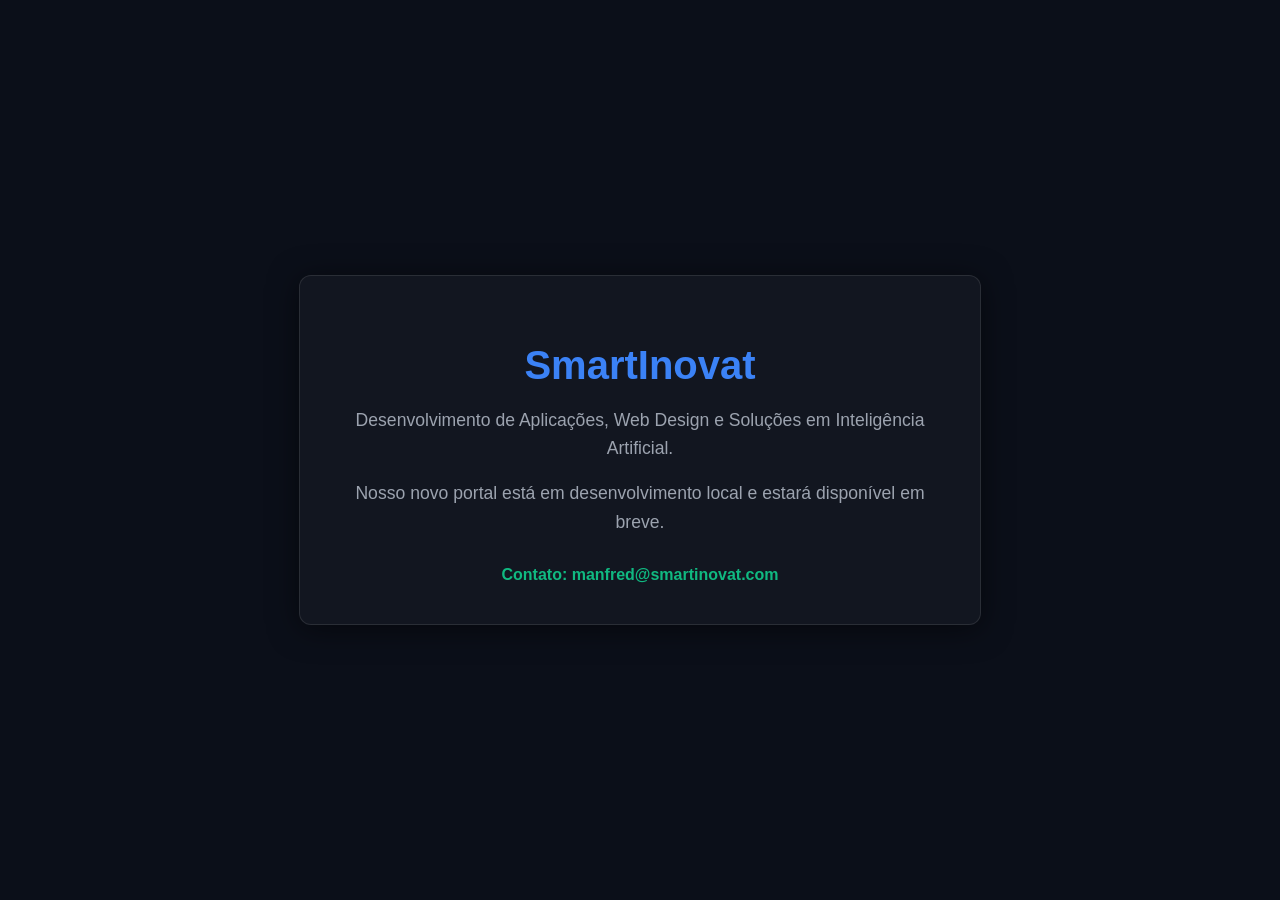
==== index.html @ 0f14555d "Create index.html for SmartInovat landing page Initial HTML structure for SmartInovat website with s" ====
<!DOCTYPE html>
<html lang="pt-BR">
<head>
    <meta charset="UTF-8">
    <meta name="viewport" content="width=device-width, initial-scale=1.0">
    <title>SmartInovat | Inteligência Artificial & Desenvolvimento</title>
    <style>
        body {
            font-family: 'Segoe UI', Tahoma, Geneva, Verdana, sans-serif;
            background-color: #0b0f19;
            color: #f3f4f6;
            display: flex;
            justify-content: center;
            align-items: center;
            height: 100vh;
            margin: 0;
            text-align: center;
        }
        .container {
            max-width: 600px;
            padding: 40px;
            border-radius: 12px;
            background: rgba(255, 255, 255, 0.03);
            box-shadow: 0 4px 30px rgba(0, 0, 0, 0.5);
            border: 1px solid rgba(255, 255, 255, 0.1);
        }
        h1 {
            color: #3b82f6;
            font-size: 2.5rem;
            margin-bottom: 10px;
        }
        p {
            color: #9ca3af;
            font-size: 1.1rem;
            line-height: 1.6;
        }
        .contact {
            margin-top: 30px;
            font-weight: bold;
            color: #10b981;
        }
    </style>
</head>
<body>
    <div class="container">
        <h1>SmartInovat</h1>
        <p>Desenvolvimento de Aplicações, Web Design e Soluções em Inteligência Artificial.</p>
        <p>Nosso novo portal está em desenvolvimento local e estará disponível em breve.</p>
        <div class="contact">Contato: manfred@smartinovat.com</div>
    </div>
</body>
</html>
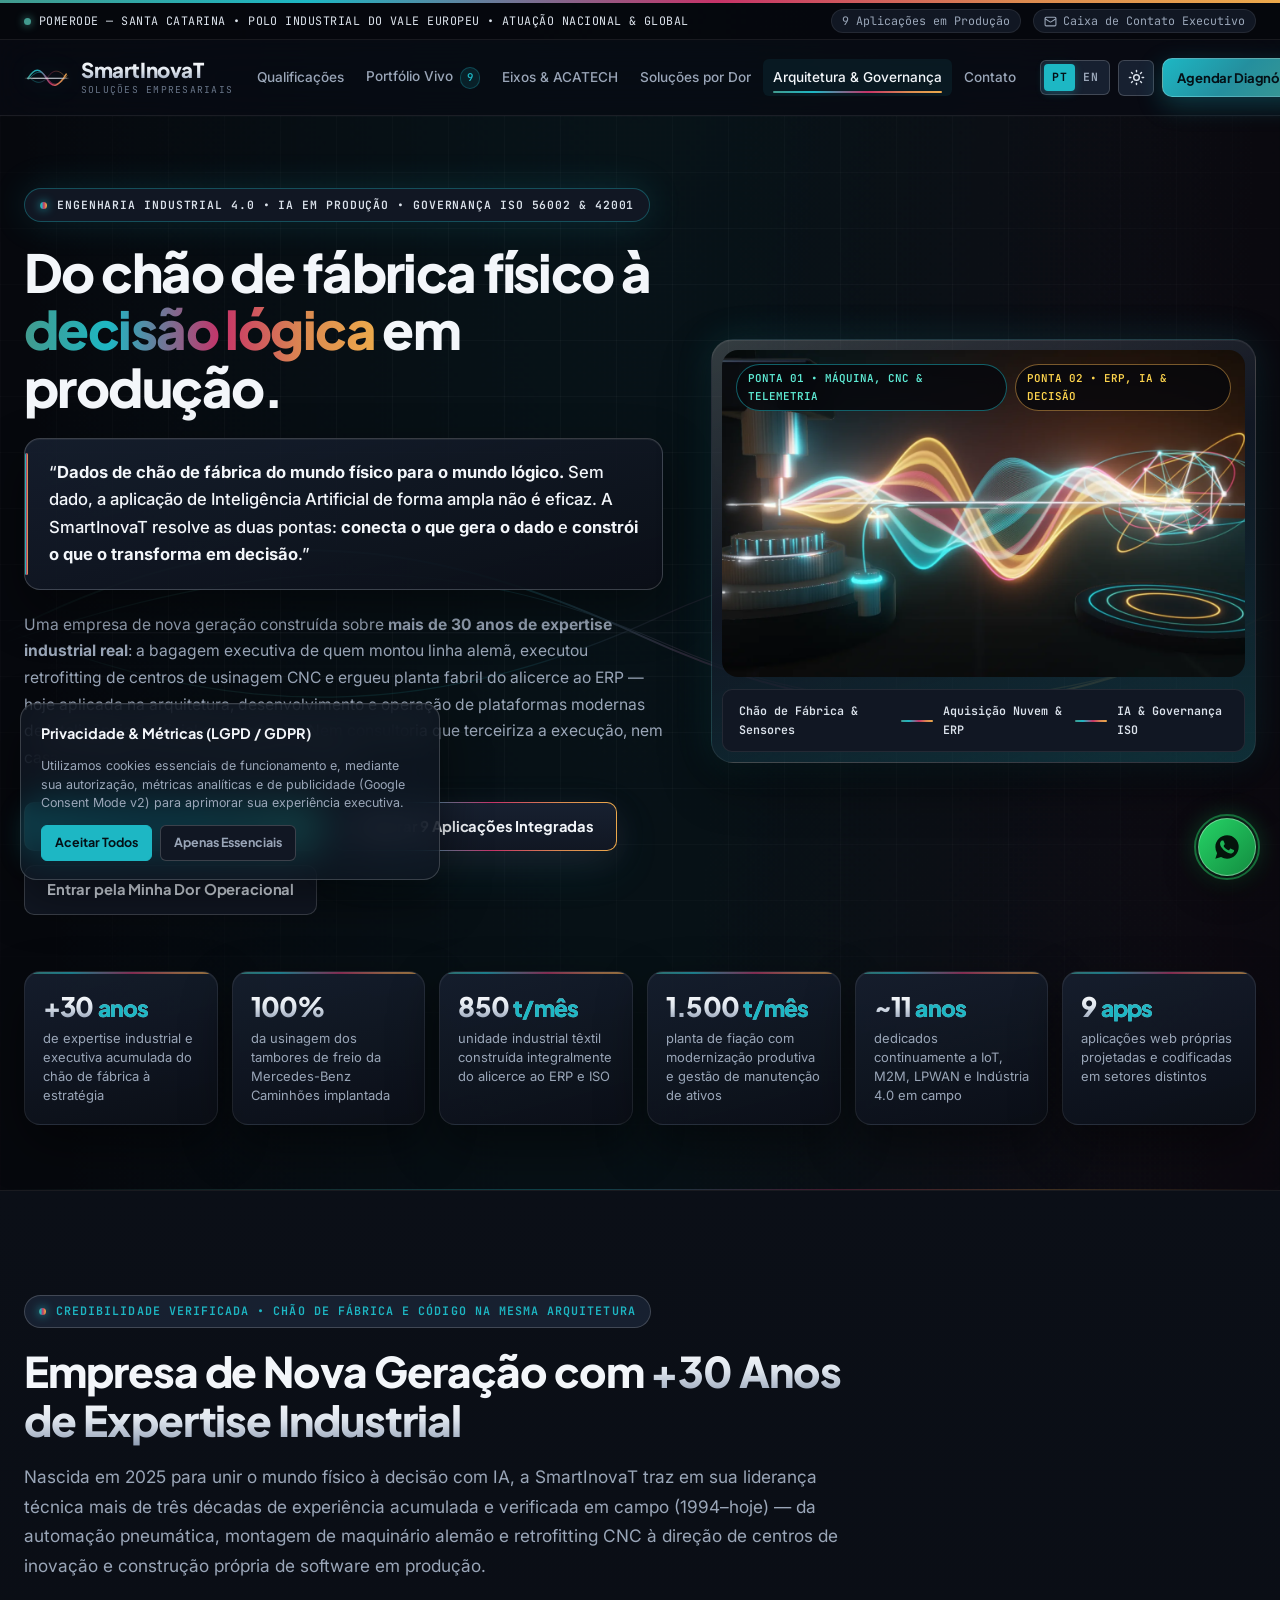
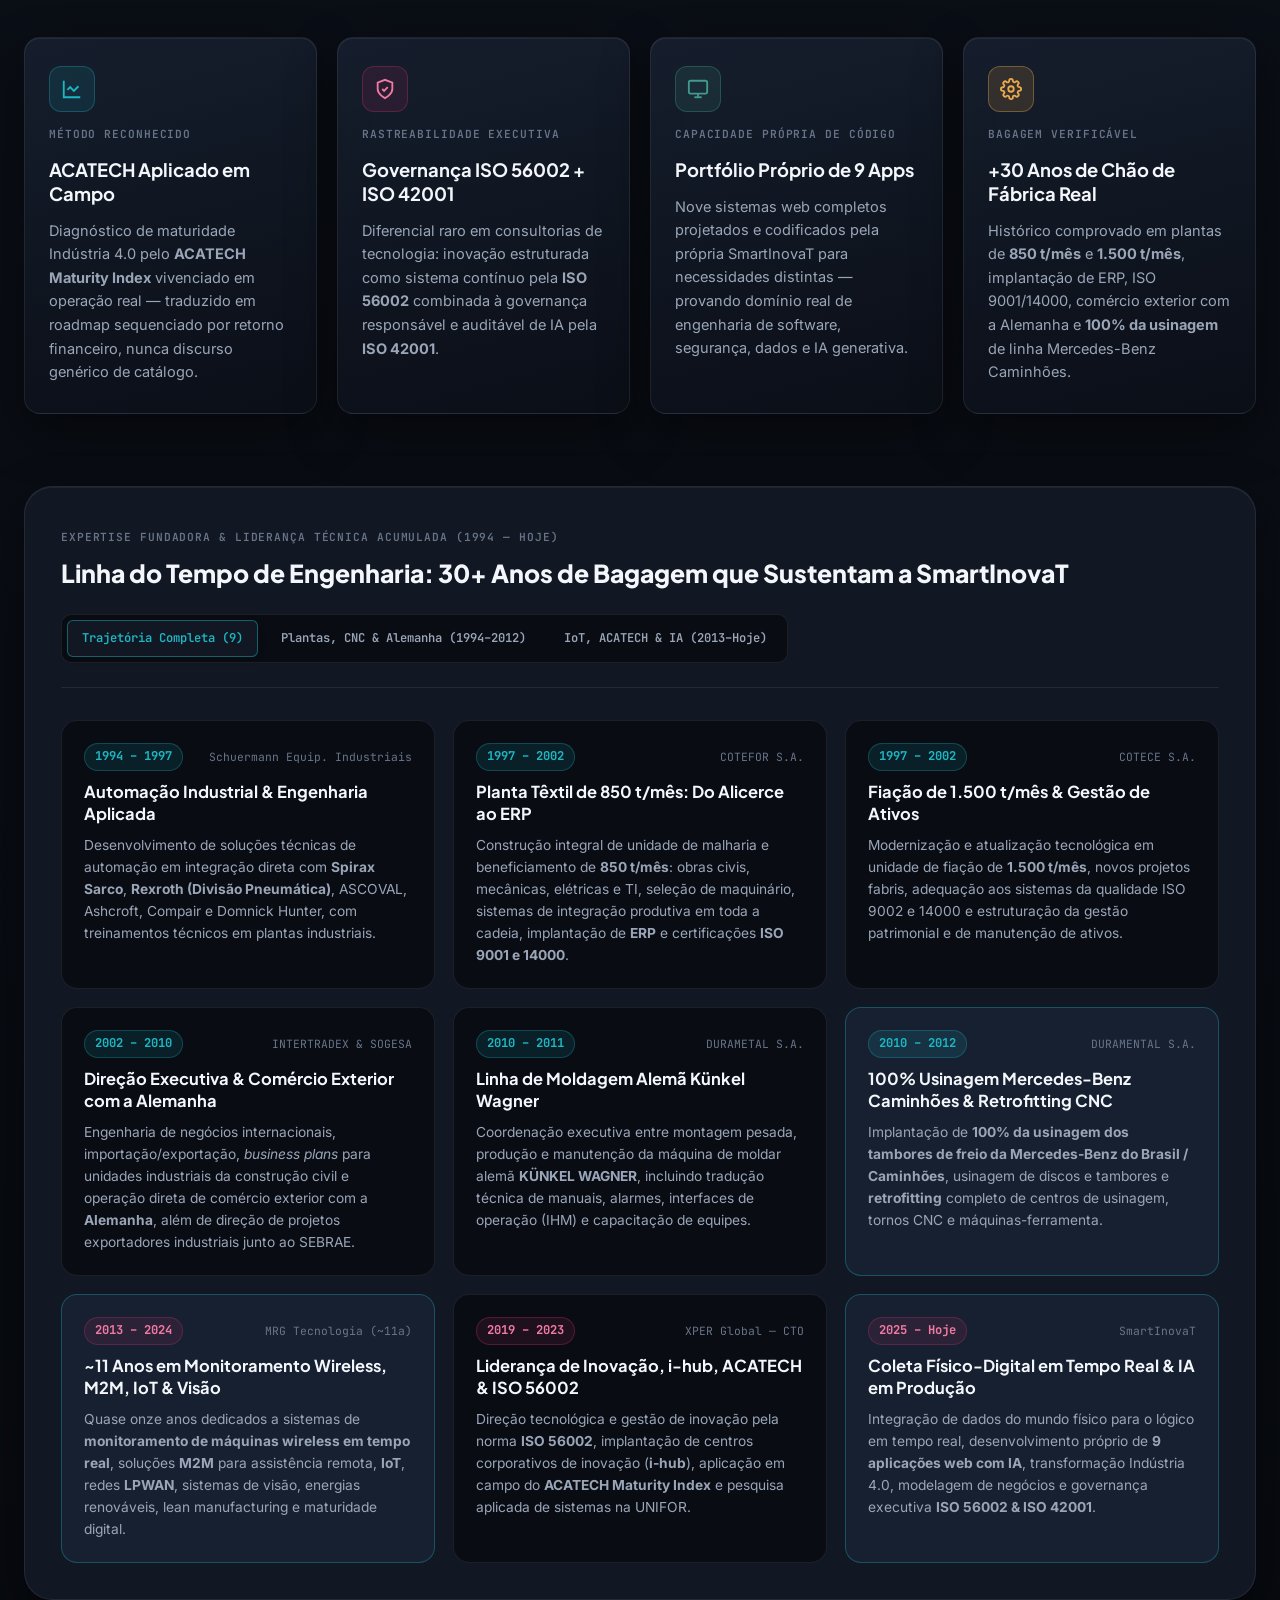
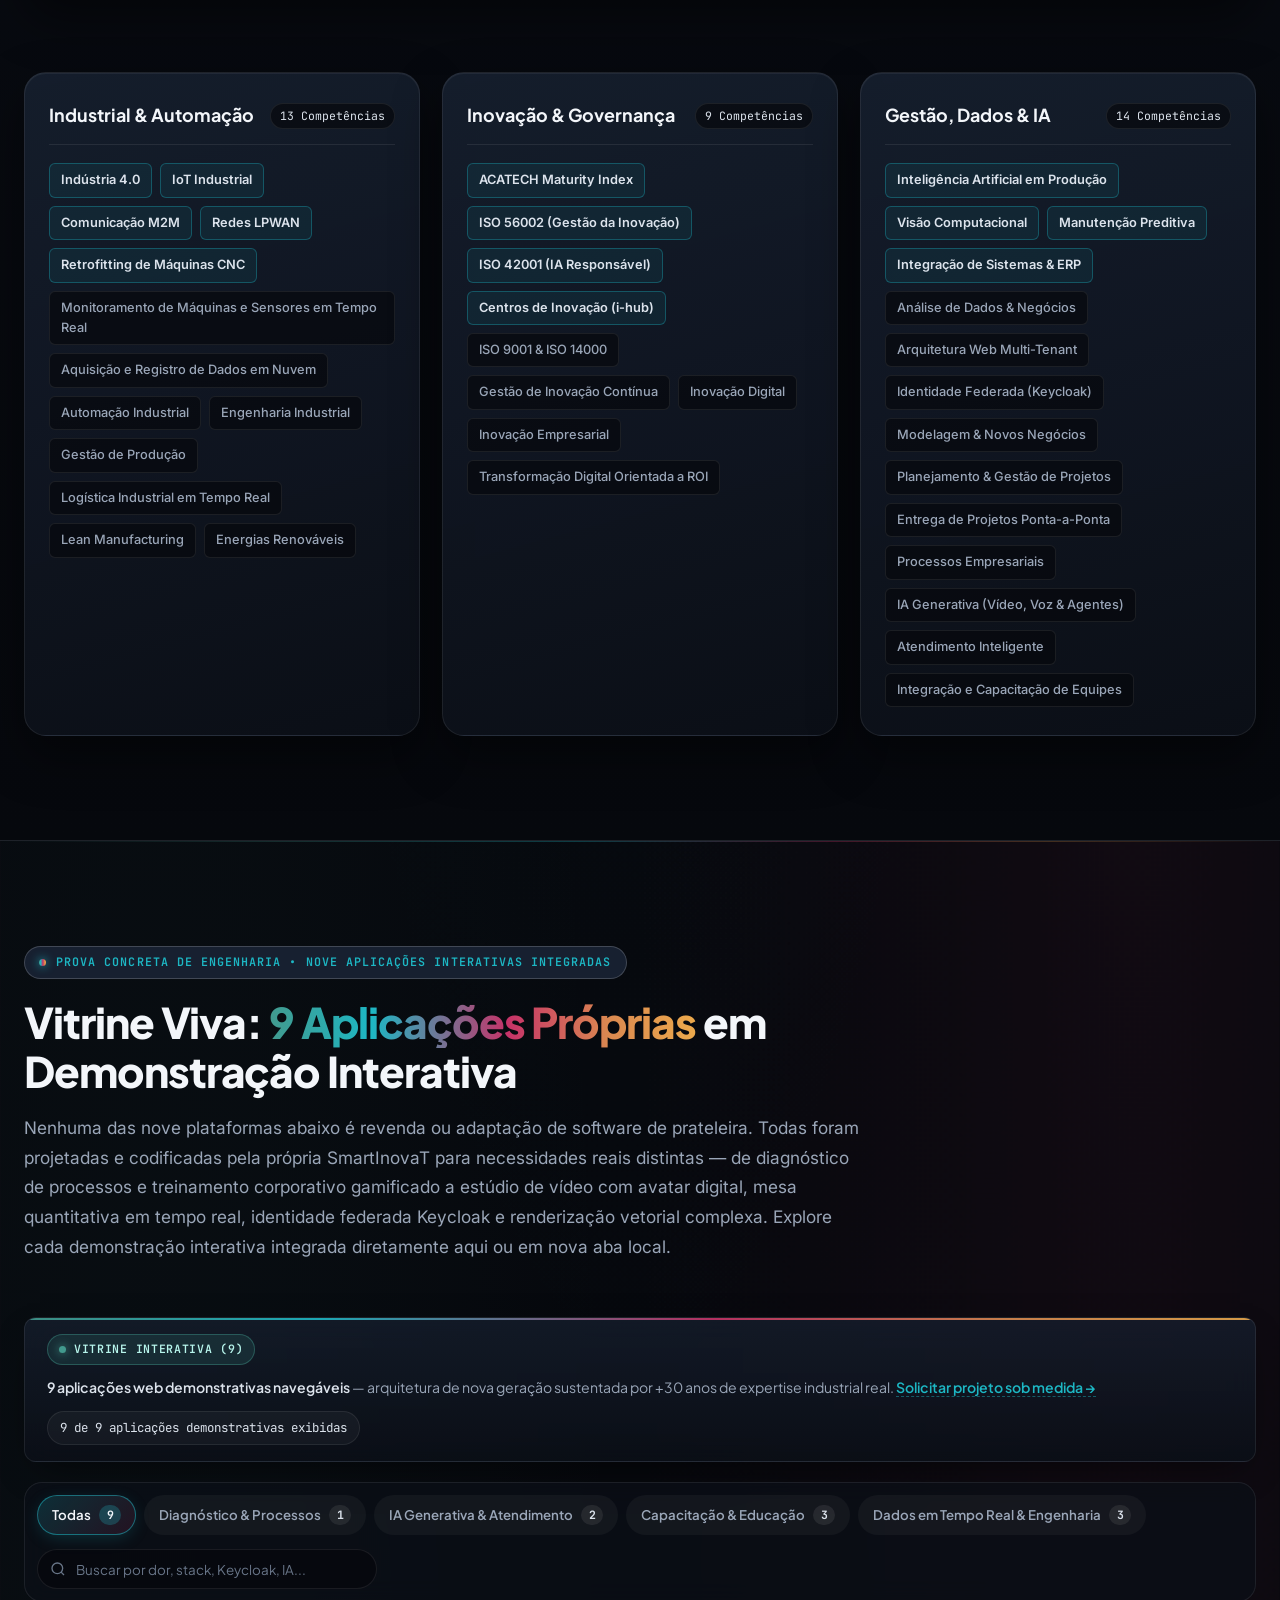
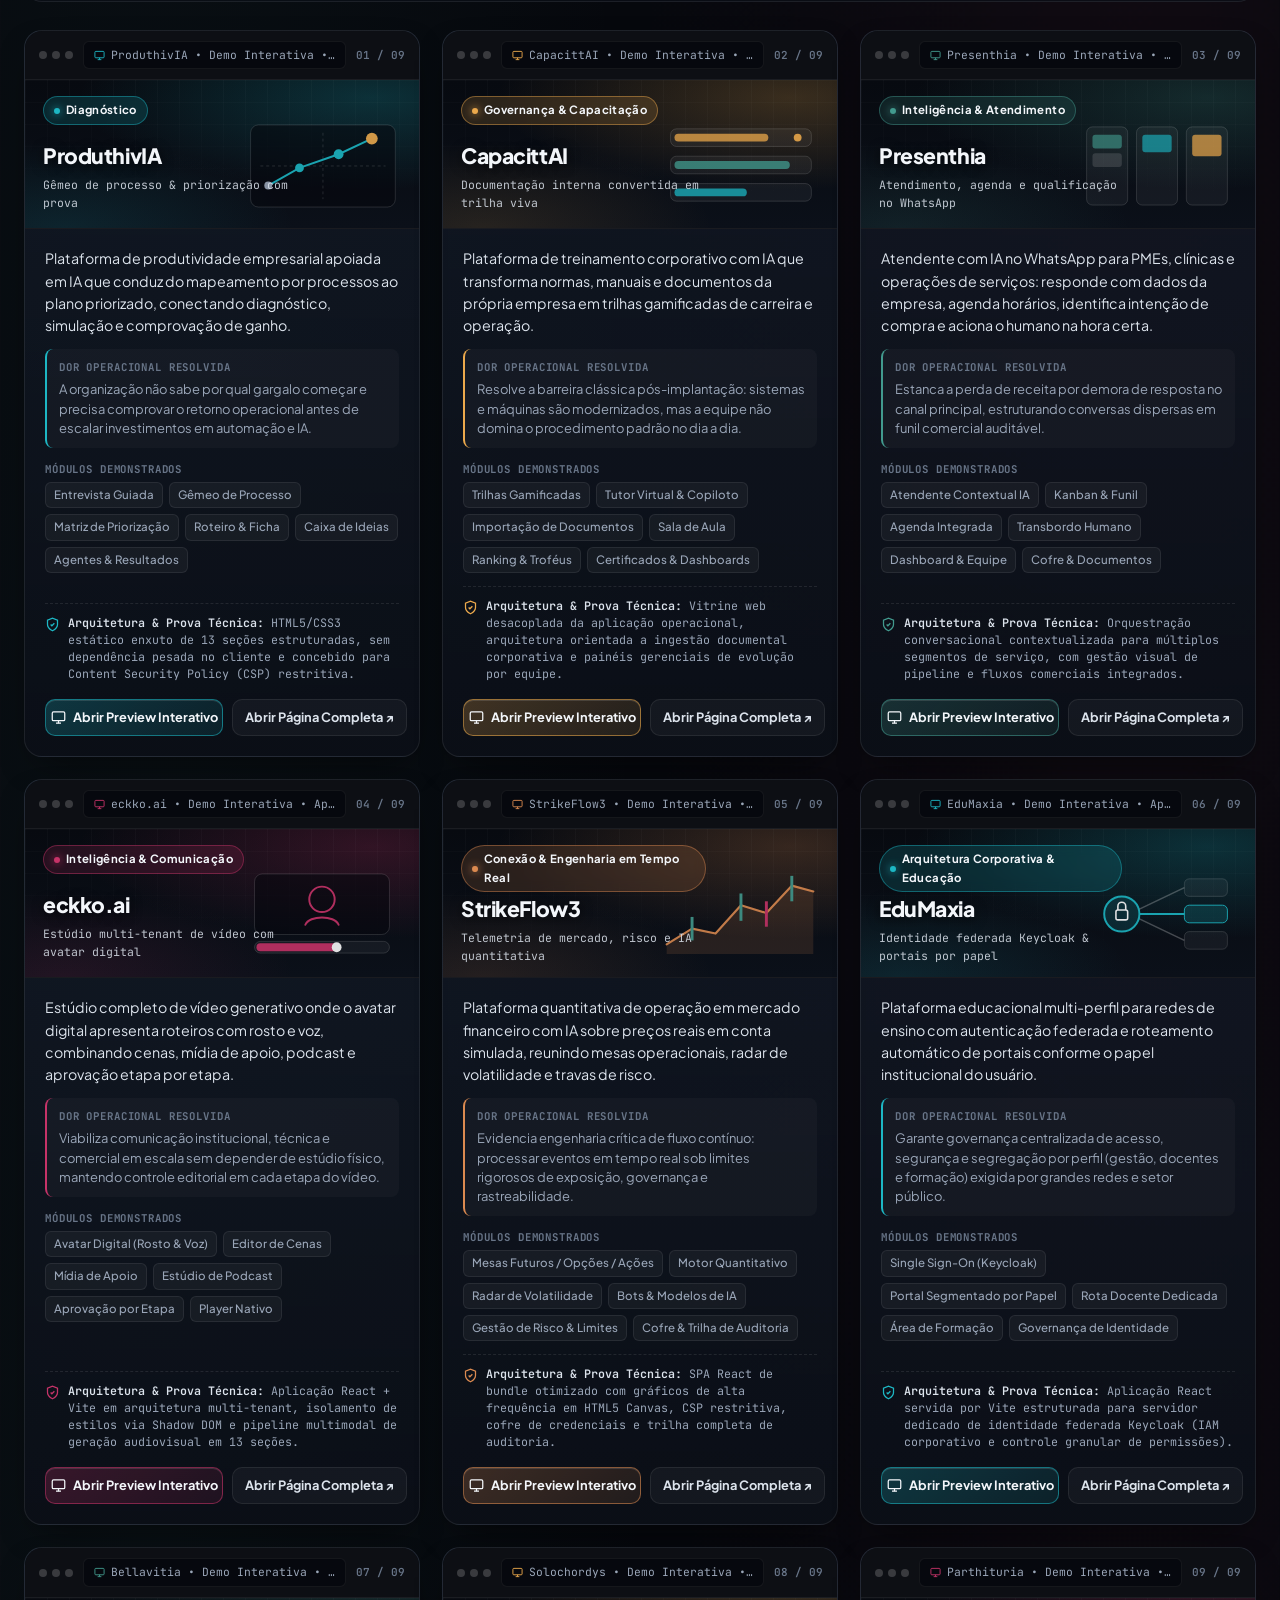
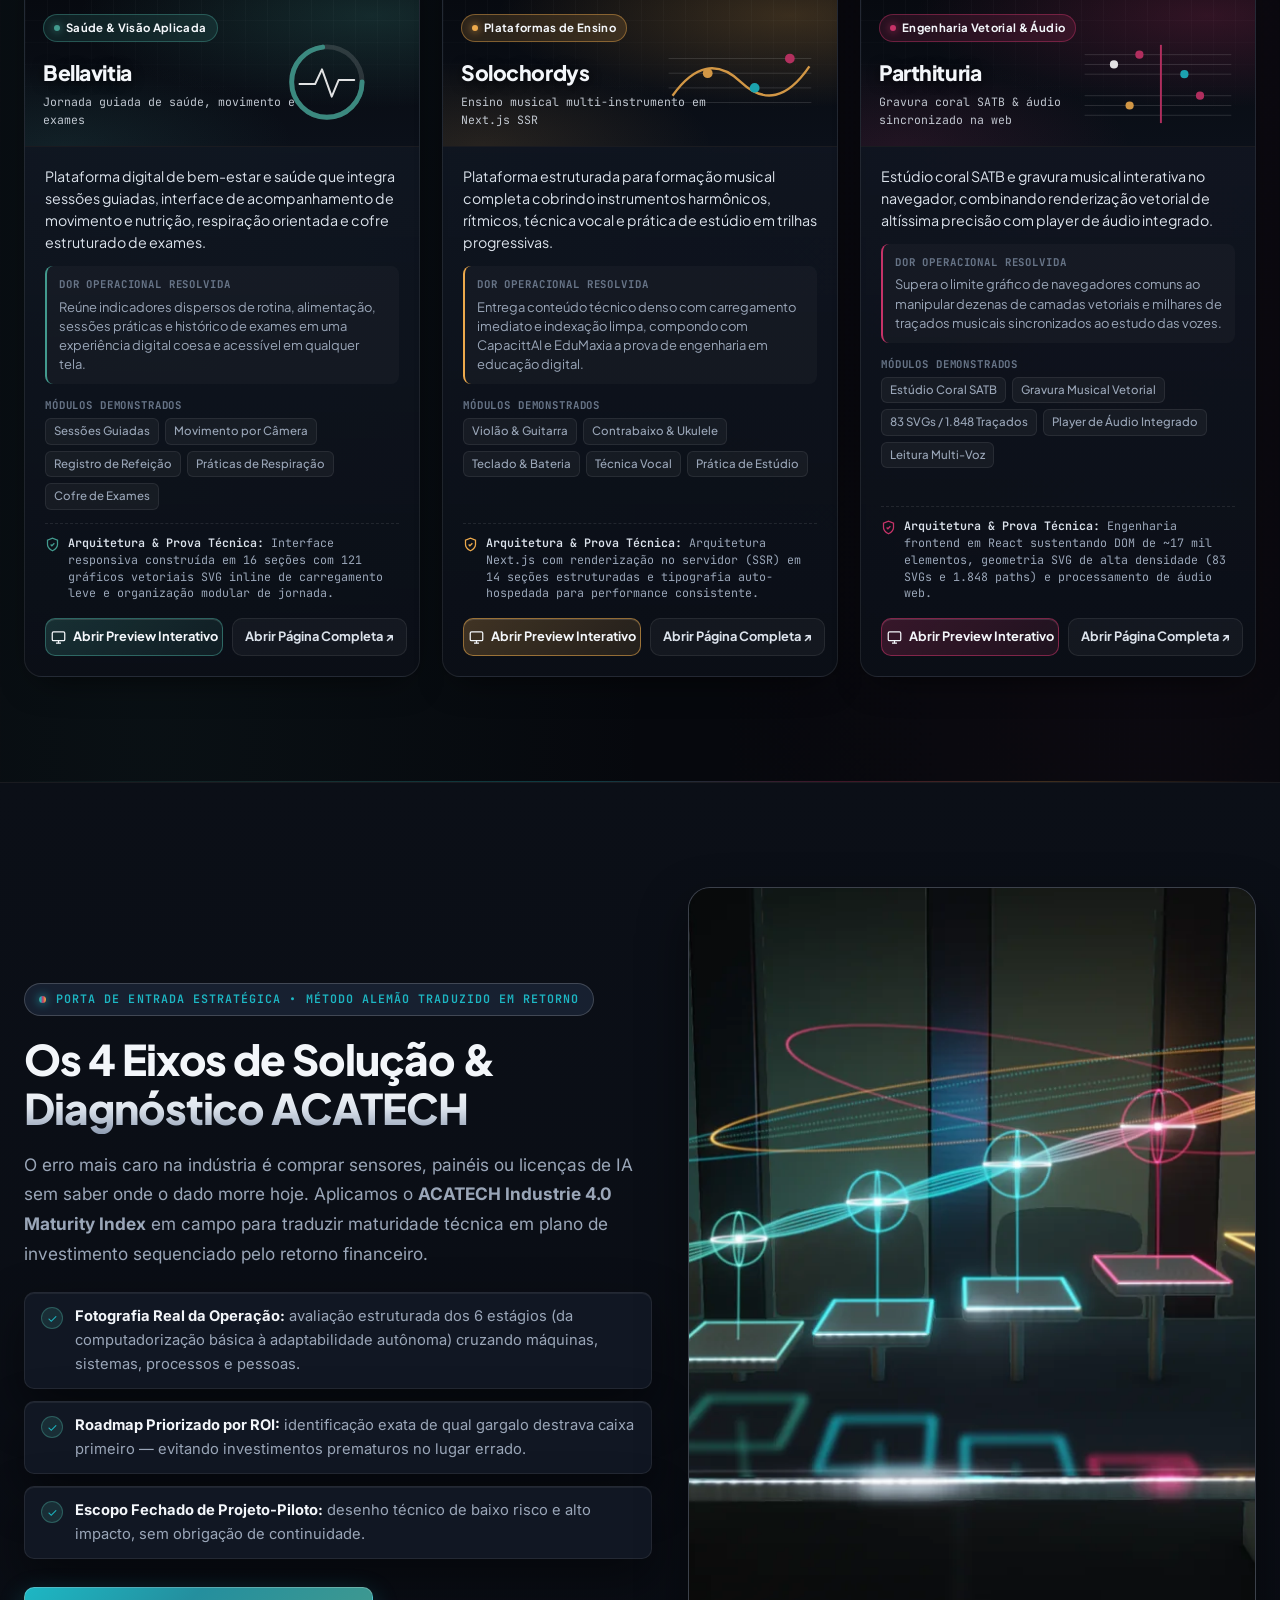
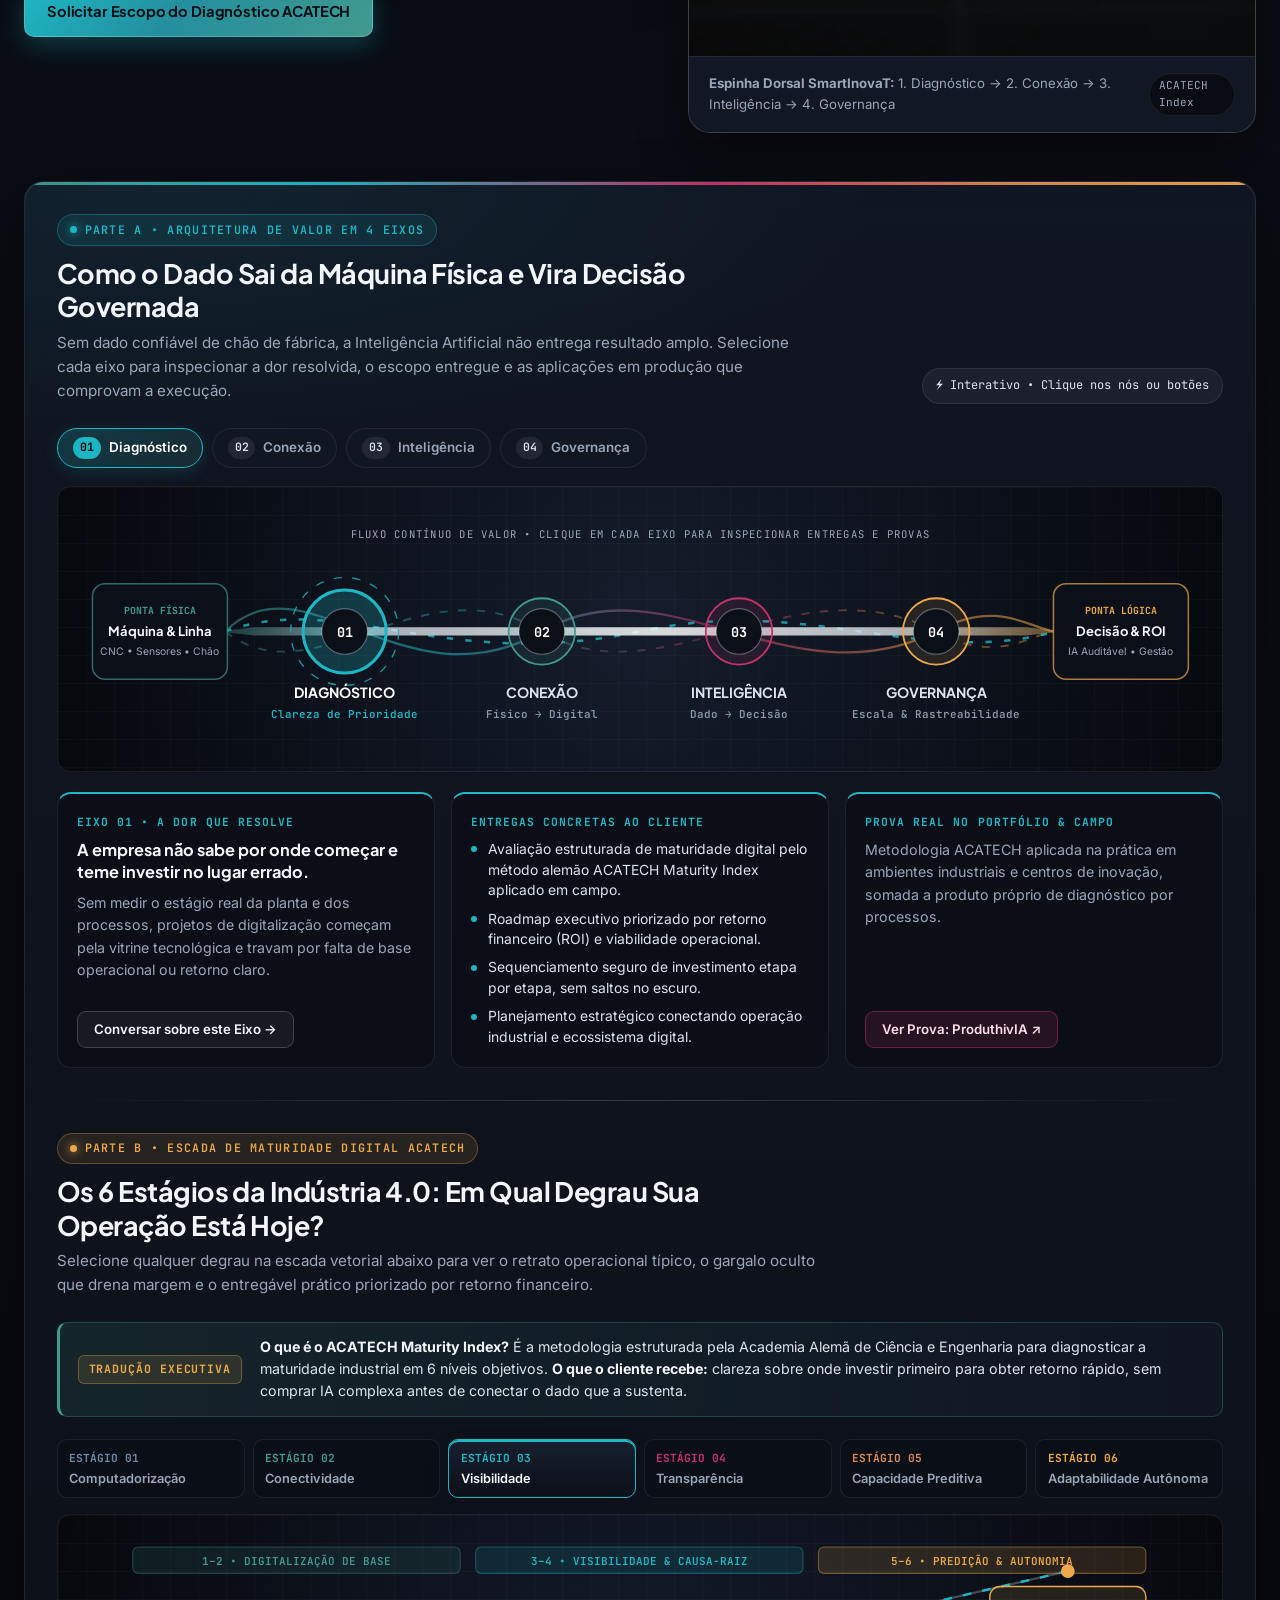
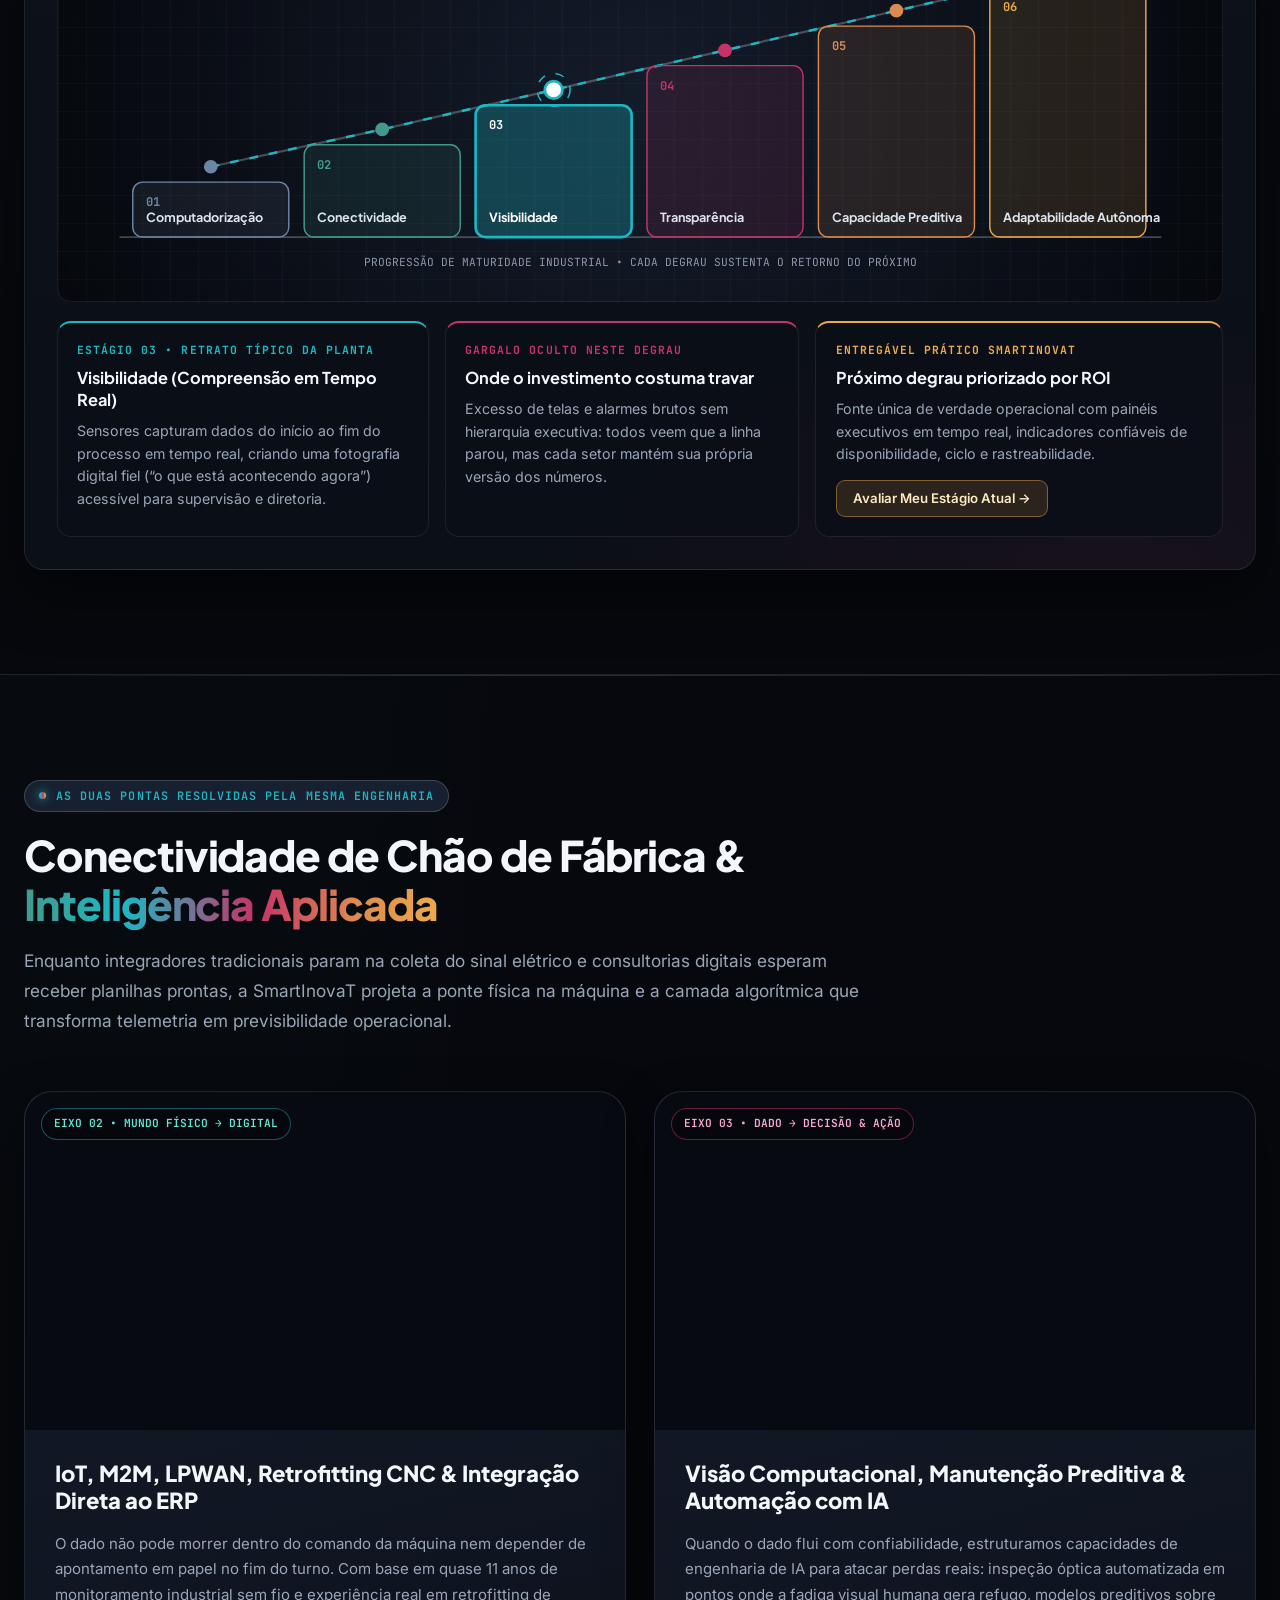
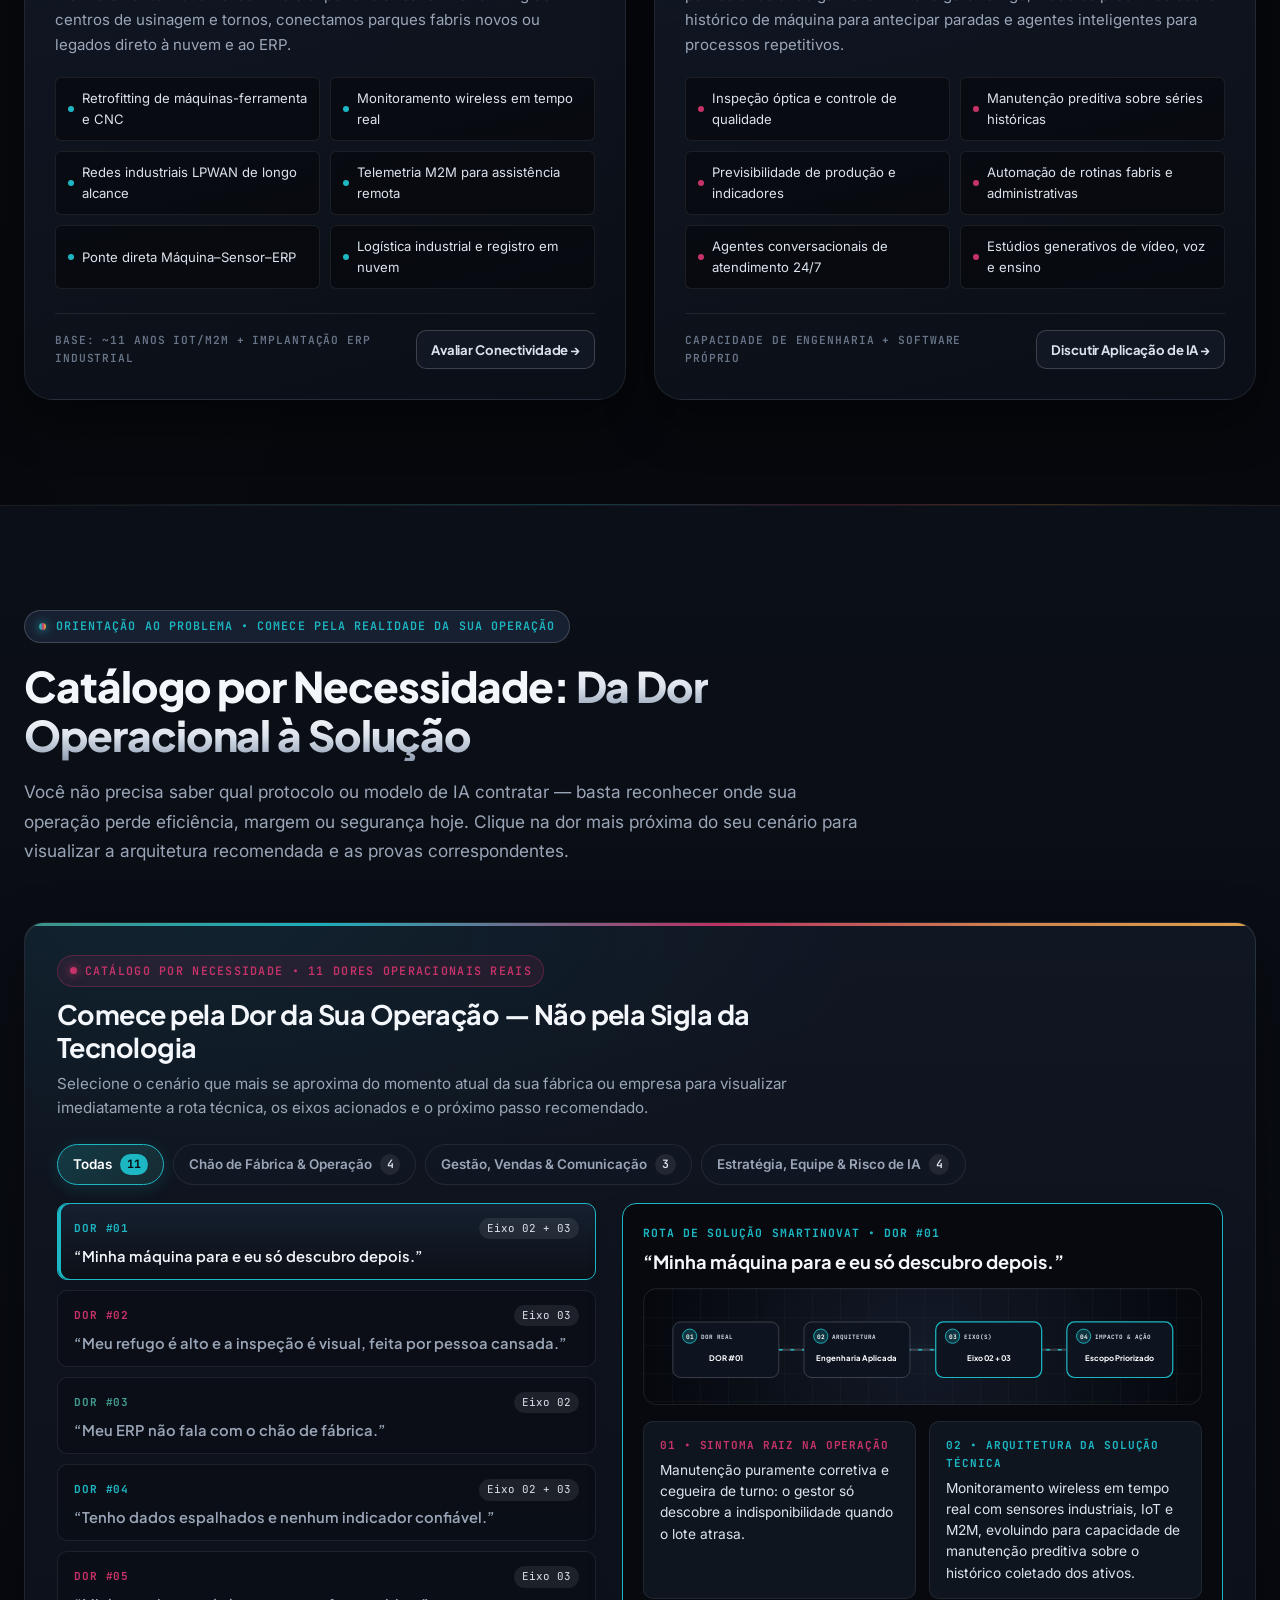
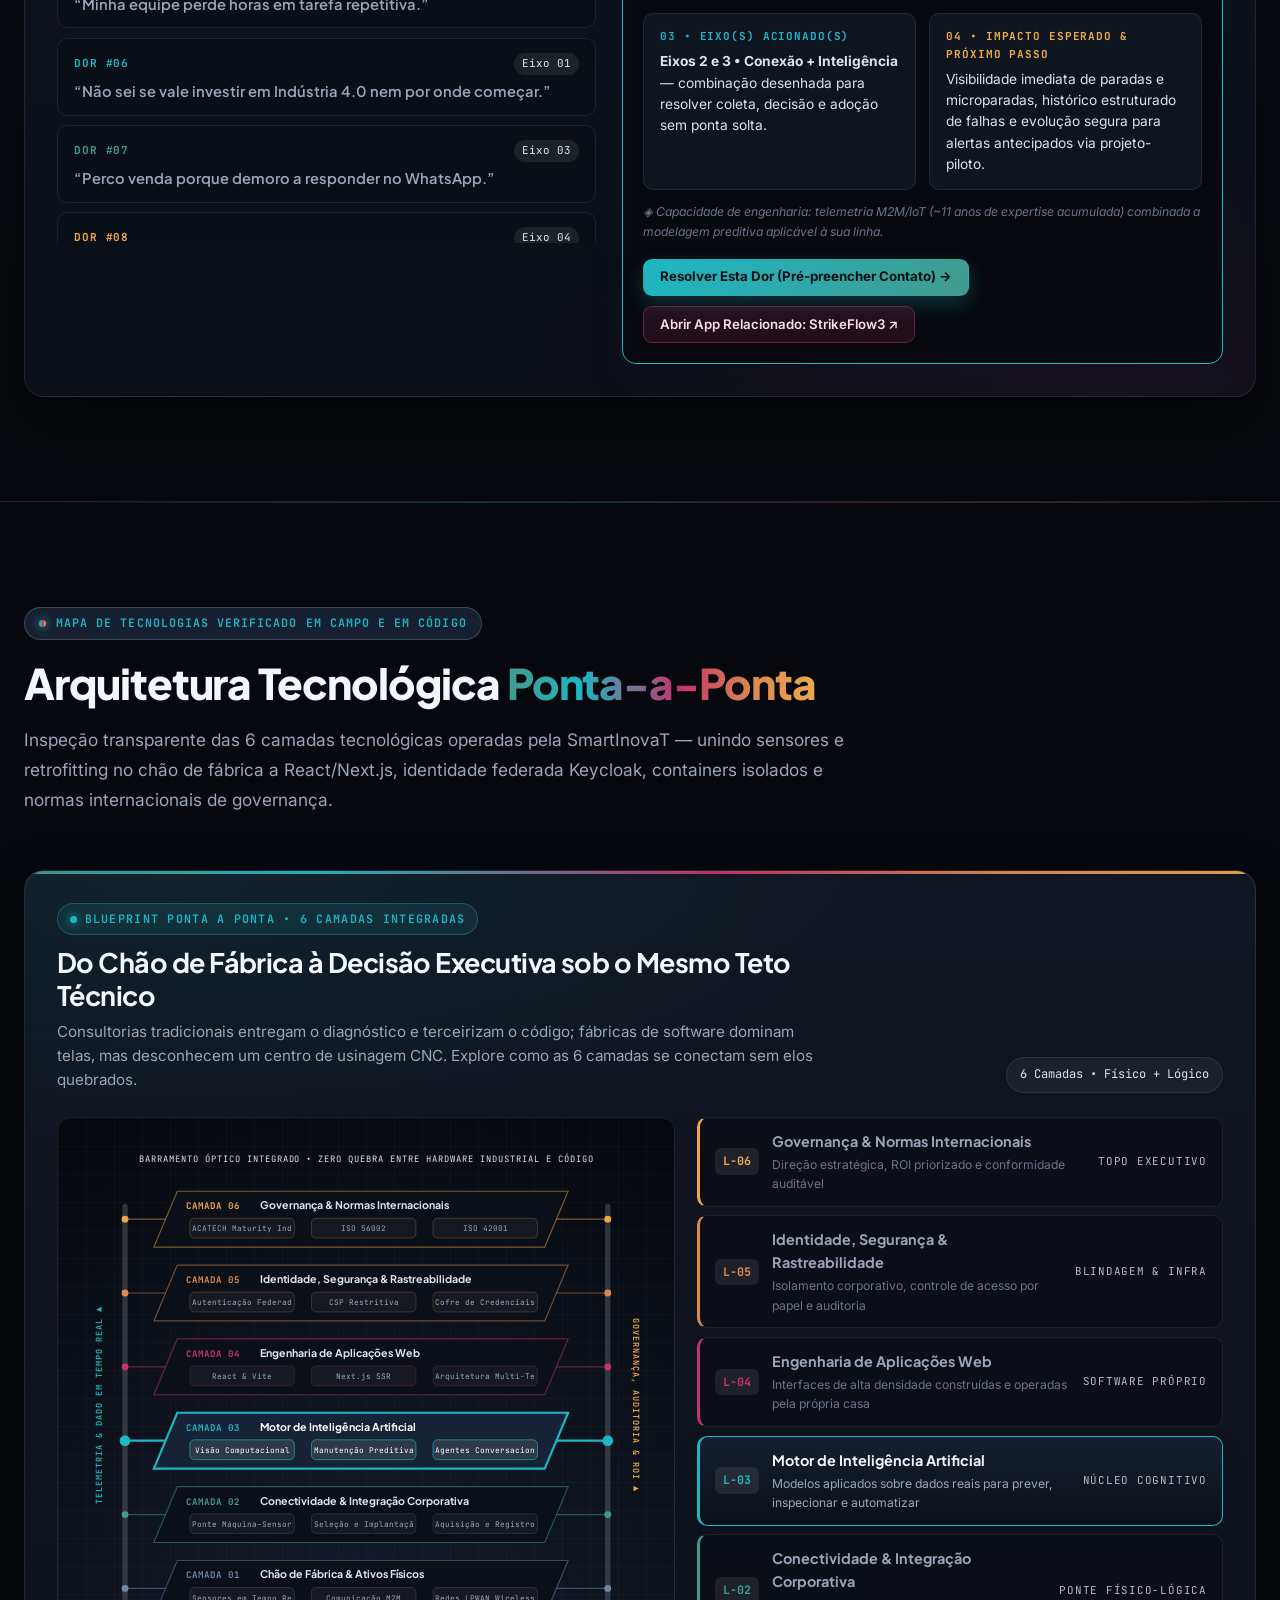
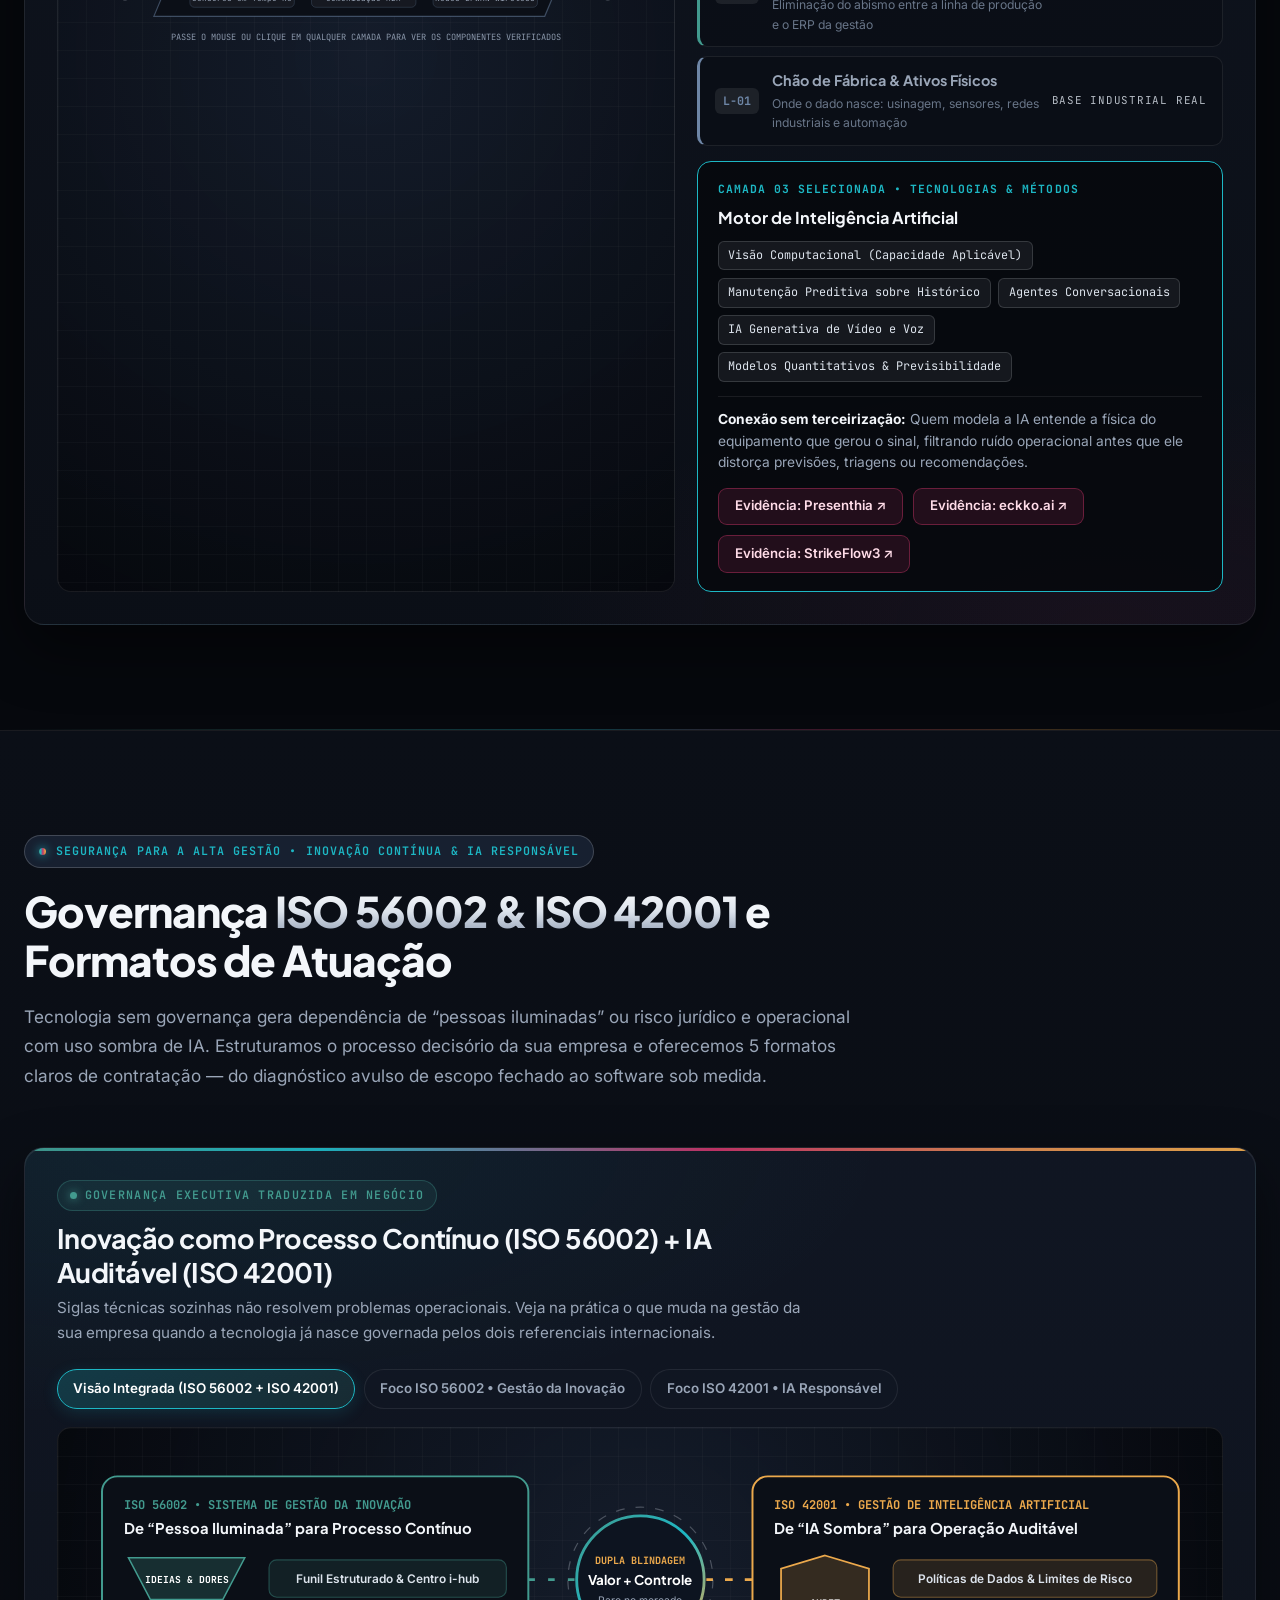
==== commit 7043eff7: "Publica o novo site SmartInovaT (PT/EN, portfólio, SEO) Substitui a página provisória pelo site comp" ====
--- a/index.html
+++ b/index.html
@@ -1,52 +1,1320 @@
 <!DOCTYPE html>
-<html lang="pt-BR">
+<html lang="pt-BR" data-lang="pt" data-theme="dark">
 <head>
-    <meta charset="UTF-8">
-    <meta name="viewport" content="width=device-width, initial-scale=1.0">
-    <title>SmartInovat | Inteligência Artificial & Desenvolvimento</title>
-    <style>
-        body {
-            font-family: 'Segoe UI', Tahoma, Geneva, Verdana, sans-serif;
-            background-color: #0b0f19;
-            color: #f3f4f6;
-            display: flex;
-            justify-content: center;
-            align-items: center;
-            height: 100vh;
-            margin: 0;
-            text-align: center;
+  <meta charset="UTF-8" />
+  <meta name="viewport" content="width=device-width, initial-scale=1.0" />
+  <title>SmartInovaT | Consultoria Indústria 4.0, IoT e IA Aplicada</title>
+  <meta name="description" content="Consultoria Indústria 4.0, IoT/ERP, método ACATECH, ISO 42001 e IA em produção (+30 anos de expertise). Solicite diagnóstico executivo agora!" />
+  <meta name="robots" content="index, follow, max-image-preview:large, max-snippet:-1, max-video-preview:-1" />
+  <meta name="theme-color" content="#06080d" />
+
+  <!-- Preload LCP Hero Image (WebP Ultrarrápido) -->
+  <link rel="preload" as="image" href="assets/images/hero-physical-logical.webp" type="image/webp" fetchpriority="high" />
+
+  <!-- Geo & Global Indexing Metadata -->
+  <meta name="geo.region" content="BR-SC" />
+  <meta name="geo.placename" content="Pomerode, Santa Catarina, Brazil" />
+  <meta name="geo.position" content="-26.7406;-49.1764" />
+  <meta name="ICBM" content="-26.7406, -49.1764" />
+
+  <!-- Canonical & Hreflang Bidirecional Mundial -->
+  <link rel="canonical" href="https://www.smartinovat.com/" />
+  <link rel="alternate" hreflang="pt-BR" href="https://www.smartinovat.com/" />
+  <link rel="alternate" hreflang="pt" href="https://www.smartinovat.com/" />
+  <link rel="alternate" hreflang="en" href="https://www.smartinovat.com/en/" />
+  <link rel="alternate" hreflang="x-default" href="https://www.smartinovat.com/" />
+
+  <!-- Open Graph / Social -->
+  <meta property="og:type" content="website" />
+  <meta property="og:locale" content="pt_BR" />
+  <meta property="og:locale:alternate" content="en_US" />
+  <meta property="og:site_name" content="SmartInovaT" />
+  <meta property="og:title" content="SmartInovaT | Dados do Mundo Físico Industrial para a Decisão com IA" />
+  <meta property="og:description" content="Empresa de nova geração apoiada em +30 anos de expertise de chão de fábrica: conecta o que gera o dado e constrói o que o transforma em decisão lógica. Método ACATECH, ISO 56002 &amp; 42001 e 9 aplicações próprias no ar." />
+  <meta property="og:url" content="https://www.smartinovat.com/" />
+  <meta property="og:image" content="https://www.smartinovat.com/assets/images/hero-physical-logical.png" />
+
+  <!-- Twitter Card -->
+  <meta name="twitter:card" content="summary_large_image" />
+  <meta name="twitter:title" content="SmartInovaT | Engenharia Industrial 4.0 &amp; IA em Produção" />
+  <meta name="twitter:description" content="Dados de chão de fábrica do mundo físico para o mundo lógico. +30 anos de bagagem industrial aplicados em conectividade, software próprio com IA e governança executiva." />
+  <meta name="twitter:image" content="https://www.smartinovat.com/assets/images/hero-physical-logical.png" />
+
+  <!-- Pre-Paint Theme & Google Consent Mode v2 Bootstrap (Google Ads / AdSense / GA4 / GTM Ready) -->
+  <script>
+    (function () {
+      try {
+        var savedTheme = localStorage.getItem('smartinovat_theme');
+        if (savedTheme === 'light' || savedTheme === 'dark') {
+          document.documentElement.setAttribute('data-theme', savedTheme);
         }
-        .container {
-            max-width: 600px;
-            padding: 40px;
-            border-radius: 12px;
-            background: rgba(255, 255, 255, 0.03);
-            box-shadow: 0 4px 30px rgba(0, 0, 0, 0.5);
-            border: 1px solid rgba(255, 255, 255, 0.1);
+      } catch (_e) {}
+
+      window.SMARTINOVAT_ROOT_PREFIX = './';
+      window.dataLayer = window.dataLayer || [];
+      function gtag() { window.dataLayer.push(arguments); }
+      window.gtag = gtag;
+
+      var consentChoice = null;
+      try { consentChoice = localStorage.getItem('smartinovat_consent_v2'); } catch (_e2) {}
+      var granted = consentChoice === 'granted';
+
+      gtag('consent', 'default', {
+        ad_storage: granted ? 'granted' : 'denied',
+        ad_user_data: granted ? 'granted' : 'denied',
+        ad_personalization: granted ? 'granted' : 'denied',
+        analytics_storage: granted ? 'granted' : 'denied',
+        functionality_storage: 'granted',
+        security_storage: 'granted',
+        wait_for_update: 500
+      });
+    })();
+  </script>
+
+  <!-- SVG Favicon — Onda Espectral SmartInovaT -->
+  <link rel="icon" type="image/svg+xml" href="data:image/svg+xml,%3Csvg xmlns='http://www.w3.org/2000/svg' viewBox='0 0 64 64'%3E%3Crect width='64' height='64' rx='14' fill='%2306080d'/%3E%3Cdefs%3E%3ClinearGradient id='g' x1='0' y1='0' x2='1' y2='0'%3E%3Cstop offset='0%25' stop-color='%23429a8e'/%3E%3Cstop offset='28%25' stop-color='%231db7c4'/%3E%3Cstop offset='60%25' stop-color='%23c63368'/%3E%3Cstop offset='100%25' stop-color='%23eca94c'/%3E%3C/linearGradient%3E%3C/defs%3E%3Cpath d='M6 34 C16 14, 26 14, 34 34 C42 52, 50 50, 58 28' fill='none' stroke='url(%23g)' stroke-width='4.5' stroke-linecap='round'/%3E%3Cpath d='M4 32 L60 32' stroke='%23dce3ec' stroke-width='2.2' stroke-linecap='round'/%3E%3C/svg%3E" />
+
+  <!-- Google Fonts: Plus Jakarta Sans, Inter & JetBrains Mono -->
+  <link rel="preconnect" href="https://fonts.googleapis.com" />
+  <link rel="preconnect" href="https://fonts.gstatic.com" crossorigin />
+  <link href="https://fonts.googleapis.com/css2?family=Inter:wght@400;500;600;700&amp;family=JetBrains+Mono:wght@400;500;600;700&amp;family=Plus+Jakarta+Sans:wght@600;700;800&amp;display=swap" rel="stylesheet" />
+
+  <!-- Stylesheets de Arquitetura Modular -->
+  <link rel="stylesheet" href="assets/css/main.css" />
+  <link rel="stylesheet" href="assets/css/portfolio.css" />
+  <link rel="stylesheet" href="assets/css/infographics.css" />
+
+  <!-- Schema.org Advanced @graph (Organization, ProfessionalService, WebSite, ItemList 9 Apps, OfferCatalog & FAQPage) -->
+  <script type="application/ld+json">
+  {
+    "@context": "https://schema.org",
+    "@graph": [
+      {
+        "@type": ["Organization", "ProfessionalService"],
+        "@id": "https://www.smartinovat.com/#organization",
+        "name": "SmartInovaT",
+        "alternateName": "SmartInovaT Soluções Empresariais",
+        "foundingDate": "2025",
+        "url": "https://www.smartinovat.com/",
+        "logo": "https://www.smartinovat.com/assets/images/brand-wave-horizontal.jpg",
+        "image": "https://www.smartinovat.com/assets/images/hero-physical-logical.png",
+        "description": "Dados de chão de fábrica do mundo físico para o mundo lógico. Empresa de nova geração construída sobre mais de 30 anos de expertise em engenharia industrial, conectividade IoT/M2M/LPWAN ao ERP, aplicações próprias de Inteligência Artificial em produção e governança executiva pelo ACATECH Maturity Index, ISO 56002 e ISO 42001.",
+        "telephone": "+55-85-98787-5886",
+        "priceRange": "$$$",
+        "address": {
+          "@type": "PostalAddress",
+          "addressLocality": "Pomerode",
+          "addressRegion": "SC",
+          "addressCountry": "BR"
+        },
+        "geo": {
+          "@type": "GeoCoordinates",
+          "latitude": -26.7406,
+          "longitude": -49.1764
+        },
+        "areaServed": [
+          { "@type": "Country", "name": "Brazil" },
+          { "@type": "Place", "name": "Worldwide" }
+        ],
+        "contactPoint": [
+          {
+            "@type": "ContactPoint",
+            "contactType": "Atendimento Executivo e Engenharia",
+            "telephone": "+55-85-98787-5886",
+            "url": "https://www.smartinovat.com/#contato",
+            "availableLanguage": ["Portuguese", "English", "German"]
+          }
+        ],
+        "hasOfferCatalog": {
+          "@type": "OfferCatalog",
+          "name": "Soluções de Indústria 4.0, Conectividade, IA e Governança",
+          "itemListElement": [
+            { "@type": "Offer", "itemOffered": { "@type": "Service", "name": "Diagnóstico de Maturidade Indústria 4.0 (ACATECH Maturity Index)" } },
+            { "@type": "Offer", "itemOffered": { "@type": "Service", "name": "Conectividade Chão de Fábrica, IoT, M2M, LPWAN, Retrofitting CNC e Integração ERP" } },
+            { "@type": "Offer", "itemOffered": { "@type": "Service", "name": "Engenharia de Inteligência Artificial, Visão Computacional e Manutenção Preditiva" } },
+            { "@type": "Offer", "itemOffered": { "@type": "Service", "name": "Governança Executiva ISO 56002 (Inovação) e ISO 42001 (IA Responsável)" } },
+            { "@type": "Offer", "itemOffered": { "@type": "Service", "name": "Desenvolvimento de Aplicações Web e IA Sob Medida" } }
+          ]
         }
-        h1 {
-            color: #3b82f6;
-            font-size: 2.5rem;
-            margin-bottom: 10px;
-        }
-        p {
-            color: #9ca3af;
-            font-size: 1.1rem;
-            line-height: 1.6;
-        }
-        .contact {
-            margin-top: 30px;
-            font-weight: bold;
-            color: #10b981;
-        }
-    </style>
+      },
+      {
+        "@type": "WebSite",
+        "@id": "https://www.smartinovat.com/#website",
+        "url": "https://www.smartinovat.com/",
+        "name": "SmartInovaT",
+        "inLanguage": ["pt-BR", "en"],
+        "publisher": { "@id": "https://www.smartinovat.com/#organization" }
+      },
+      {
+        "@type": "ItemList",
+        "@id": "https://www.smartinovat.com/#portfolio-list",
+        "name": "Portfólio de 9 Aplicações Web Próprias em Produção — SmartInovaT",
+        "numberOfItems": 9,
+        "itemListElement": [
+          { "@type": "ListItem", "position": 1, "item": { "@type": "SoftwareApplication", "name": "ProduthivIA", "applicationCategory": "BusinessApplication", "operatingSystem": "Web", "description": "Diagnóstico, gêmeo de processo e matriz de priorização apoiados em IA." } },
+          { "@type": "ListItem", "position": 2, "item": { "@type": "SoftwareApplication", "name": "CapacittAI", "applicationCategory": "EducationalApplication", "operatingSystem": "Web", "description": "Treinamento corporativo gamificado com IA a partir da documentação da empresa." } },
+          { "@type": "ListItem", "position": 3, "item": { "@type": "SoftwareApplication", "name": "Presenthia", "applicationCategory": "BusinessApplication", "operatingSystem": "Web", "description": "Atendimento com IA no WhatsApp, qualificação comercial, agenda e funil." } },
+          { "@type": "ListItem", "position": 4, "item": { "@type": "SoftwareApplication", "name": "eckko.ai", "applicationCategory": "MultimediaApplication", "operatingSystem": "Web", "description": "Estúdio multi-tenant de vídeo com avatar digital, voz e aprovação por etapas." } },
+          { "@type": "ListItem", "position": 5, "item": { "@type": "SoftwareApplication", "name": "StrikeFlow3", "applicationCategory": "FinanceApplication", "operatingSystem": "Web", "description": "Engenharia quantitativa em tempo real com IA sobre preços reais em conta simulada." } },
+          { "@type": "ListItem", "position": 6, "item": { "@type": "SoftwareApplication", "name": "EduMaxia", "applicationCategory": "EducationalApplication", "operatingSystem": "Web", "description": "Plataforma educacional multi-perfil com autenticação federada Keycloak." } },
+          { "@type": "ListItem", "position": 7, "item": { "@type": "SoftwareApplication", "name": "Bellavitia", "applicationCategory": "HealthApplication", "operatingSystem": "Web", "description": "Plataforma digital de bem-estar, sessões guiadas e cofre estruturado de exames." } },
+          { "@type": "ListItem", "position": 8, "item": { "@type": "SoftwareApplication", "name": "Solochordys", "applicationCategory": "EducationalApplication", "operatingSystem": "Web", "description": "Plataforma SSR em Next.js para ensino musical multi-instrumento e estúdio." } },
+          { "@type": "ListItem", "position": 9, "item": { "@type": "SoftwareApplication", "name": "Parthituria", "applicationCategory": "MultimediaApplication", "operatingSystem": "Web", "description": "Estúdio coral SATB e gravura musical vetorial de alta densidade com player integrado." } }
+        ]
+      },
+      {
+        "@type": "FAQPage",
+        "@id": "https://www.smartinovat.com/#faq-schema",
+        "mainEntity": [
+          {
+            "@type": "Question",
+            "name": "Por onde começar quando a indústria ainda não tem máquinas conectadas nem indicadores confiáveis?",
+            "acceptedAnswer": {
+              "@type": "Answer",
+              "text": "Pelo Diagnóstico de Maturidade Digital baseado no método alemão ACATECH Maturity Index. De escopo fechado e sem compromisso de continuidade, ele audita os 6 estágios da operação, identifica onde o dado morre hoje e entrega um roadmap priorizado por retorno financeiro (ROI) junto ao desenho de um projeto-piloto de baixo risco."
+            }
+          },
+          {
+            "@type": "Question",
+            "name": "É possível conectar centros de usinagem CNC e máquinas legadas ao ERP sem trocar o parque fabril?",
+            "acceptedAnswer": {
+              "@type": "Answer",
+              "text": "Sim. Por meio de retrofitting técnico, sensores industriais não invasivos, comunicação M2M e redes sem fio de longo alcance (LPWAN/IoT), coletamos sinais operacionais de equipamentos legados em tempo real e integramos diretamente à nuvem e ao ERP corporativo."
+            }
+          },
+          {
+            "@type": "Question",
+            "name": "Qual a diferença da SmartInovaT frente a consultorias tradicionais e fábricas de software?",
+            "acceptedAnswer": {
+              "@type": "Answer",
+              "text": "A SmartInovaT é uma empresa de nova geração construída sobre mais de 30 anos de expertise industrial real — incluindo plantas de 850 t/mês e 1.500 t/mês, linhas alemãs e 100% da usinagem de tambores de freio para caminhões pesados — combinada à capacidade própria de projetar, codificar e operar 9 aplicações web com IA em produção."
+            }
+          },
+          {
+            "@type": "Question",
+            "name": "O que a empresa recebe na prática com a governança pelas normas ISO 56002 e ISO 42001?",
+            "acceptedAnswer": {
+              "@type": "Answer",
+              "text": "Com a ISO 56002, a inovação deixa de depender de eventos isolados e torna-se um processo contínuo com funil e métricas. Com a ISO 42001, o uso corporativo de Inteligência Artificial passa a contar com políticas claras, gestão de risco, segurança e rastreabilidade auditável."
+            }
+          },
+          {
+            "@type": "Question",
+            "name": "A SmartInovaT desenvolve aplicações sob medida para outros setores além da indústria?",
+            "acceptedAnswer": {
+              "@type": "Answer",
+              "text": "Sim. As 9 aplicações próprias em produção abrangem produtividade por processos, capacitação corporativa, atendimento via WhatsApp, vídeo generativo com avatar, engenharia quantitativa em tempo real, educação federada (Keycloak), saúde e áudio vetorial. Qualquer problema envolvendo dado, processo ou decisão pode ser desenvolvido sob medida."
+            }
+          }
+        ]
+      }
+    ]
+  }
+  </script>
 </head>
-<body>
+<body id="topo">
+  <a href="#conteudo-principal" class="skip-link" data-i18n="skip_link">Ir para o conteúdo principal</a>
+  <div id="live-announcer" class="sr-only" aria-live="polite" aria-atomic="true"></div>
+
+  <!-- 1. TOP RIBBON + HEADER FIXO GLASSMORPHIC -->
+  <div class="spectrum-bar" aria-hidden="true"></div>
+  <div class="top-ribbon">
+    <div class="container top-ribbon__inner">
+      <div class="top-ribbon__location">
+        <span class="top-ribbon__pulse" aria-hidden="true"></span>
+        <span data-i18n="ribbon_location">POMERODE — SANTA CATARINA • POLO INDUSTRIAL DO VALE EUROPEU • ATUAÇÃO NACIONAL &amp; GLOBAL</span>
+      </div>
+      <div class="top-ribbon__contacts">
+        <a class="ribbon-chip" href="#portfolio">
+          <span data-i18n="ribbon_apps">9 Aplicações em Produção</span>
+        </a>
+        <a class="ribbon-chip" href="#contato">
+          <svg width="13" height="13" viewBox="0 0 24 24" fill="none" stroke="currentColor" stroke-width="2" aria-hidden="true"><rect x="2" y="4" width="20" height="16" rx="2"/><path d="m22 7-8.97 5.7a1.94 1.94 0 0 1-2.06 0L2 7"/></svg>
+          <span data-i18n="ribbon_contact">Caixa de Contato Executivo</span>
+        </a>
+      </div>
+    </div>
+  </div>
+
+  <header class="site-header" id="site-header">
+    <div class="container site-header__inner">
+      <a href="#topo" class="brand-logo" aria-label="SmartInovaT">
+        <svg class="brand-logo__mark" viewBox="0 0 96 60" fill="none" xmlns="http://www.w3.org/2000/svg" aria-hidden="true">
+          <defs>
+            <linearGradient id="logoSpectrum1" x1="4" y1="30" x2="92" y2="30" gradientUnits="userSpaceOnUse">
+              <stop offset="0%" stop-color="#429a8e" />
+              <stop offset="28%" stop-color="#1db7c4" />
+              <stop offset="58%" stop-color="#c63368" />
+              <stop offset="82%" stop-color="#db8a50" />
+              <stop offset="100%" stop-color="#eca94c" />
+            </linearGradient>
+            <linearGradient id="logoBeam" x1="0" y1="30" x2="96" y2="30" gradientUnits="userSpaceOnUse">
+              <stop offset="0%" stop-color="#dce3ec" stop-opacity="0" />
+              <stop offset="20%" stop-color="#f3f6fa" stop-opacity="0.95" />
+              <stop offset="80%" stop-color="#dce3ec" stop-opacity="0.95" />
+              <stop offset="100%" stop-color="#dce3ec" stop-opacity="0" />
+            </linearGradient>
+          </defs>
+          <path d="M8 31 C22 8, 34 8, 47 31 C59 52, 71 50, 88 22" stroke="url(#logoSpectrum1)" stroke-width="3.2" stroke-linecap="round" opacity="0.95" />
+          <path d="M10 33 C25 14, 38 12, 51 33 C63 49, 75 45, 90 25" stroke="url(#logoSpectrum1)" stroke-width="1.6" stroke-linecap="round" opacity="0.62" />
+          <path d="M12 29 C26 44, 39 42, 52 25 C64 10, 76 14, 89 31" stroke="url(#logoSpectrum1)" stroke-width="1.5" stroke-linecap="round" opacity="0.5" />
+          <path d="M2 30.5 L94 30.5" stroke="url(#logoBeam)" stroke-width="2.4" stroke-linecap="round" />
+        </svg>
+        <div class="brand-logo__text">
+          <span class="brand-logo__wordmark">SmartInovaT</span>
+          <span class="brand-logo__sub" data-i18n="brand_sub">Soluções Empresariais</span>
+        </div>
+      </a>
+
+      <nav class="primary-nav" id="primary-nav" aria-label="Navegação principal" data-i18n-aria="nav_aria">
+        <a href="#qualificacoes" class="nav-link" data-i18n="nav_qualifications">Qualificações</a>
+        <a href="#portfolio" class="nav-link"><span data-i18n="nav_portfolio">Portfólio Vivo</span> <span class="nav-badge">9</span></a>
+        <a href="#eixos-acatech" class="nav-link" data-i18n="nav_axes">Eixos &amp; ACATECH</a>
+        <a href="#catalogo-dores" class="nav-link" data-i18n="nav_pains">Soluções por Dor</a>
+        <a href="#arquitetura" class="nav-link" data-i18n="nav_arch">Arquitetura &amp; Governança</a>
+        <a href="#contato" class="nav-link" data-i18n="nav_contact">Contato</a>
+      </nav>
+
+      <div class="header-actions">
+        <!-- Seletor Bilíngue PT | EN -->
+        <div class="lang-switch" role="group" aria-label="Selecionar idioma / Select language">
+          <button type="button" class="lang-switch__btn is-active" data-set-lang="pt" aria-pressed="true" title="Português (Brasil)">PT</button>
+          <button type="button" class="lang-switch__btn" data-set-lang="en" aria-pressed="false" title="English (Global)">EN</button>
+        </div>
+
+        <!-- Alternador de Tema Claro / Escuro -->
+        <button type="button" class="theme-toggle-btn" id="theme-toggle-btn" aria-label="Alternar modo claro ou escuro" data-i18n-aria="theme_toggle_aria" title="Modo Claro / Escuro">
+          <!-- Ícone Sol (exibido no modo escuro para mudar para claro) -->
+          <svg class="theme-icon-sun" width="17" height="17" viewBox="0 0 24 24" fill="none" stroke="currentColor" stroke-width="2" stroke-linecap="round" aria-hidden="true"><circle cx="12" cy="12" r="4"/><path d="M12 2v2"/><path d="M12 20v2"/><path d="m4.93 4.93 1.41 1.41"/><path d="m17.66 17.66 1.41 1.41"/><path d="M2 12h2"/><path d="M20 12h2"/><path d="m6.34 17.66-1.41 1.41"/><path d="m19.07 4.93-1.41 1.41"/></svg>
+          <!-- Ícone Lua (exibido no modo claro para mudar para escuro) -->
+          <svg class="theme-icon-moon" width="17" height="17" viewBox="0 0 24 24" fill="none" stroke="currentColor" stroke-width="2" stroke-linecap="round" aria-hidden="true"><path d="M12 3a6 6 0 0 0 9 9 9 9 0 1 1-9-9Z"/></svg>
+        </button>
+
+        <button type="button" class="btn btn--primary btn--sm" data-prefill-topic="Diagnóstico ACATECH" data-i18n="header_cta">
+          Agendar Diagnóstico
+        </button>
+
+        <button type="button" class="mobile-menu-toggle" id="mobile-menu-toggle" aria-expanded="false" aria-controls="primary-nav" aria-label="Abrir menu de navegação">
+          <svg width="21" height="21" viewBox="0 0 24 24" fill="none" stroke="currentColor" stroke-width="2" stroke-linecap="round"><line x1="3" y1="6" x2="21" y2="6"/><line x1="3" y1="12" x2="21" y2="12"/><line x1="3" y1="18" x2="21" y2="18"/></svg>
+        </button>
+      </div>
+    </div>
+  </header>
+
+  <main id="conteudo-principal">
+    <!-- 2. HERO CINEMATOGRÁFICO -->
+    <section class="hero" aria-labelledby="hero-heading">
+      <svg class="hero__ambient-wave" viewBox="0 0 1440 380" fill="none" xmlns="http://www.w3.org/2000/svg" aria-hidden="true">
+        <defs>
+          <linearGradient id="heroWaveGrad" x1="0" y1="190" x2="1440" y2="190" gradientUnits="userSpaceOnUse">
+            <stop offset="0%" stop-color="#429a8e" stop-opacity="0" />
+            <stop offset="18%" stop-color="#429a8e" />
+            <stop offset="38%" stop-color="#1db7c4" />
+            <stop offset="62%" stop-color="#c63368" />
+            <stop offset="82%" stop-color="#eca94c" />
+            <stop offset="100%" stop-color="#eca94c" stop-opacity="0" />
+          </linearGradient>
+        </defs>
+        <path d="M0 195 C260 60, 460 75, 720 195 C980 315, 1180 295, 1440 165" stroke="url(#heroWaveGrad)" stroke-width="2.2" />
+        <path d="M0 205 C290 105, 500 95, 750 205 C1010 320, 1210 260, 1440 185" stroke="url(#heroWaveGrad)" stroke-width="1.3" opacity="0.65" />
+        <path d="M0 185 C260 295, 490 290, 740 175 C990 60, 1190 100, 1440 205" stroke="url(#heroWaveGrad)" stroke-width="1.4" opacity="0.5" />
+        <line x1="80" y1="192" x2="1360" y2="192" stroke="#dce3ec" stroke-opacity="0.22" stroke-width="1.2" />
+      </svg>
+
+      <div class="container">
+        <div class="hero__grid">
+          <div class="hero__content reveal-item">
+            <div class="hero__badge">
+              <span class="eyebrow__dot" aria-hidden="true"></span>
+              <span data-i18n="hero_badge">ENGENHARIA INDUSTRIAL 4.0 • IA EM PRODUÇÃO • GOVERNANÇA ISO 56002 &amp; 42001</span>
+            </div>
+
+            <h1 class="hero__title" id="hero-heading" data-i18n-html="hero_title_html">
+              Do chão de fábrica físico à <span class="text-spectrum">decisão lógica</span> em produção.
+            </h1>
+
+            <blockquote class="hero__positioning-box">
+              <p class="hero__positioning-quote" data-i18n-html="hero_quote_html">
+                “<strong>Dados de chão de fábrica do mundo físico para o mundo lógico.</strong> Sem dado, a aplicação de Inteligência Artificial de forma ampla não é eficaz. A SmartInovaT resolve as duas pontas: <strong>conecta o que gera o dado</strong> e <strong>constrói o que o transforma em decisão</strong>.”
+              </p>
+            </blockquote>
+
+            <p class="hero__subcopy" data-i18n-html="hero_subcopy_html">
+              Uma empresa de nova geração construída sobre <strong>mais de 30 anos de expertise industrial real</strong>: a bagagem executiva de quem montou linha alemã, executou retrofitting de centros de usinagem CNC e ergueu planta fabril do alicerce ao ERP — hoje aplicada na arquitetura, desenvolvimento e operação de plataformas modernas de Inteligência Artificial em produção. Nem consultoria que terceiriza a execução, nem casa de software que desconhece a máquina.
+            </p>
+
+            <div class="hero__cta-row">
+              <button type="button" class="btn btn--primary" data-prefill-topic="Diagnóstico ACATECH">
+                <span data-i18n="hero_cta_1">Solicitar Diagnóstico ACATECH</span>
+                <svg width="17" height="17" viewBox="0 0 24 24" fill="none" stroke="currentColor" stroke-width="2.4" aria-hidden="true"><path d="M5 12h14"/><path d="m12 5 7 7-7 7"/></svg>
+              </button>
+              <a href="#portfolio" class="btn btn--spectrum">
+                <span data-i18n="hero_cta_2">Explorar 9 Aplicações em Produção</span>
+              </a>
+              <a href="#catalogo-dores" class="btn btn--ghost">
+                <span data-i18n="hero_cta_3">Entrar pela Minha Dor Operacional</span>
+              </a>
+            </div>
+          </div>
+
+          <div class="hero-visual reveal-item">
+            <div class="hero-visual__frame">
+              <div class="hero-visual__viewport">
+                <picture>
+                  <source srcset="assets/images/hero-physical-logical.webp" type="image/webp" />
+                  <img
+                    src="assets/images/hero-physical-logical.png"
+                    alt="Ponte tecnológica conectando centros de usinagem CNC e sensores industriais no mundo físico a sistemas ERP e Inteligência Artificial no mundo lógico"
+                    data-i18n-alt="hero_img_alt"
+                    class="hero-visual__img"
+                    width="1376"
+                    height="768"
+                    fetchpriority="high"
+                    decoding="async"
+                  />
+                </picture>
+                <div class="hero-visual__hud-top">
+                  <span class="hud-pill hud-pill--cyan" data-i18n="hero_hud_1">PONTA 01 • MÁQUINA, CNC &amp; TELEMETRIA</span>
+                  <span class="hud-pill hud-pill--amber" data-i18n="hero_hud_2">PONTA 02 • ERP, IA &amp; DECISÃO</span>
+                </div>
+              </div>
+              <div class="hero-visual__bridge-bar">
+                <span class="bridge-node" data-i18n="hero_bridge_1">Chão de Fábrica &amp; Sensores</span>
+                <span class="bridge-line" aria-hidden="true"></span>
+                <span class="bridge-node" data-i18n="hero_bridge_2">Aquisição Nuvem &amp; ERP</span>
+                <span class="bridge-line" aria-hidden="true"></span>
+                <span class="bridge-node" data-i18n="hero_bridge_3">IA &amp; Governança ISO</span>
+              </div>
+            </div>
+          </div>
+        </div>
+
+        <!-- Barra dos 6 Números Verificados -->
+        <div class="metrics-strip">
+          <article class="metric-card reveal-item">
+            <div class="metric-card__value">
+              <span data-counter="30" data-prefix="+">+30</span> <span class="metric-card__unit" data-i18n="m1_unit">anos</span>
+            </div>
+            <p class="metric-card__label" data-i18n="m1_label">de expertise industrial e executiva acumulada do chão de fábrica à estratégia</p>
+          </article>
+
+          <article class="metric-card reveal-item">
+            <div class="metric-card__value">
+              <span data-counter="100" data-suffix="%">100%</span>
+            </div>
+            <p class="metric-card__label" data-i18n="m2_label">da usinagem dos tambores de freio da Mercedes-Benz Caminhões implantada</p>
+          </article>
+
+          <article class="metric-card reveal-item">
+            <div class="metric-card__value">
+              <span data-counter="850">850</span> <span class="metric-card__unit" data-i18n="m3_unit">t/mês</span>
+            </div>
+            <p class="metric-card__label" data-i18n="m3_label">unidade industrial têxtil construída integralmente do alicerce ao ERP e ISO</p>
+          </article>
+
+          <article class="metric-card reveal-item">
+            <div class="metric-card__value">
+              <span data-counter="1500" data-format="pt">1.500</span> <span class="metric-card__unit" data-i18n="m4_unit">t/mês</span>
+            </div>
+            <p class="metric-card__label" data-i18n="m4_label">planta de fiação com modernização produtiva e gestão de manutenção de ativos</p>
+          </article>
+
+          <article class="metric-card reveal-item">
+            <div class="metric-card__value">
+              <span data-counter="11" data-prefix="~">~11</span> <span class="metric-card__unit" data-i18n="m5_unit">anos</span>
+            </div>
+            <p class="metric-card__label" data-i18n="m5_label">dedicados continuamente a IoT, M2M, LPWAN e Indústria 4.0 em campo</p>
+          </article>
+
+          <article class="metric-card reveal-item">
+            <div class="metric-card__value">
+              <span data-counter="9">9</span> <span class="metric-card__unit" data-i18n="m6_unit">apps</span>
+            </div>
+            <p class="metric-card__label" data-i18n="m6_label">aplicações web próprias em produção, construídas e operadas em domínios distintos</p>
+          </article>
+        </div>
+      </div>
+    </section>
+
+    <div class="section-divider" aria-hidden="true"></div>
+
+    <!-- 3. QUALIFICAÇÕES & BASE INDUSTRIAL DE 30+ ANOS -->
+    <section class="section section--alt" id="qualificacoes" aria-labelledby="qualificacoes-heading">
+      <div class="container">
+        <header class="section-header reveal-item">
+          <div class="eyebrow">
+            <span class="eyebrow__dot" aria-hidden="true"></span>
+            <span data-i18n="qual_eyebrow">CREDIBILIDADE VERIFICADA • CHÃO DE FÁBRICA E CÓDIGO NA MESMA ARQUITETURA</span>
+          </div>
+          <h2 class="section-title" id="qualificacoes-heading" data-i18n-html="qual_title_html">
+            Empresa de Nova Geração com <span class="text-metallic">+30 Anos de Expertise Industrial</span>
+          </h2>
+          <p class="section-lead" data-i18n="qual_lead">
+            Nascida em 2025 para unir o mundo físico à decisão com IA, a SmartInovaT traz em sua liderança técnica mais de três décadas de experiência acumulada e verificada em campo (1994–hoje) — da automação pneumática, montagem de maquinário alemão e retrofitting CNC à direção de centros de inovação e construção própria de software em produção.
+          </p>
+        </header>
+
+        <!-- Os 4 Diferenciais Raros -->
+        <div class="diff-grid">
+          <article class="diff-card reveal-item">
+            <div class="diff-card__icon" aria-hidden="true">
+              <svg width="22" height="22" viewBox="0 0 24 24" fill="none" stroke="currentColor" stroke-width="2"><path d="M3 3v18h18"/><path d="m19 9-5 5-4-4-3 3"/></svg>
+            </div>
+            <span class="diff-card__tag" data-i18n="diff1_tag">Método Reconhecido</span>
+            <h3 class="diff-card__title" data-i18n="diff1_title">ACATECH Aplicado em Campo</h3>
+            <p class="diff-card__desc" data-i18n-html="diff1_desc_html">
+              Diagnóstico de maturidade Indústria 4.0 pelo <strong>ACATECH Maturity Index</strong> vivenciado em operação real — traduzido em roadmap sequenciado por retorno financeiro, nunca discurso genérico de catálogo.
+            </p>
+          </article>
+
+          <article class="diff-card reveal-item">
+            <div class="diff-card__icon" aria-hidden="true">
+              <svg width="22" height="22" viewBox="0 0 24 24" fill="none" stroke="currentColor" stroke-width="2"><path d="M12 22s8-4 8-10V5l-8-3-8 3v7c0 6 8 10 8 10z"/><path d="m9 12 2 2 4-4"/></svg>
+            </div>
+            <span class="diff-card__tag" data-i18n="diff2_tag">Rastreabilidade Executiva</span>
+            <h3 class="diff-card__title" data-i18n="diff2_title">Governança ISO 56002 + ISO 42001</h3>
+            <p class="diff-card__desc" data-i18n-html="diff2_desc_html">
+              Diferencial raro em consultorias de tecnologia: inovação estruturada como sistema contínuo pela <strong>ISO 56002</strong> combinada à governança responsável e auditável de IA pela <strong>ISO 42001</strong>.
+            </p>
+          </article>
+
+          <article class="diff-card reveal-item">
+            <div class="diff-card__icon" aria-hidden="true">
+              <svg width="22" height="22" viewBox="0 0 24 24" fill="none" stroke="currentColor" stroke-width="2"><rect x="2" y="3" width="20" height="14" rx="2"/><line x1="8" y1="21" x2="16" y2="21"/><line x1="12" y1="17" x2="12" y2="21"/></svg>
+            </div>
+            <span class="diff-card__tag" data-i18n="diff3_tag">Capacidade Própria de Código</span>
+            <h3 class="diff-card__title" data-i18n="diff3_title">Portfólio Próprio de 9 Apps no Ar</h3>
+            <p class="diff-card__desc" data-i18n="diff3_desc">
+              Nove sistemas web completos construídos e operados pela própria SmartInovaT em domínios distintos — provando domínio real de engenharia de software, segurança, dados e IA generativa.
+            </p>
+          </article>
+
+          <article class="diff-card reveal-item">
+            <div class="diff-card__icon" aria-hidden="true">
+              <svg width="22" height="22" viewBox="0 0 24 24" fill="none" stroke="currentColor" stroke-width="2"><circle cx="12" cy="12" r="3"/><path d="M19.4 15a1.65 1.65 0 0 0 .33 1.82l.06.06a2 2 0 0 1-2.83 2.83l-.06-.06a1.65 1.65 0 0 0-1.82-.33 1.65 1.65 0 0 0-1 1.51V21a2 2 0 0 1-4 0v-.09A1.65 1.65 0 0 0 9 19.4a1.65 1.65 0 0 0-1.82.33l-.06.06a2 2 0 0 1-2.83-2.83l.06-.06a1.65 1.65 0 0 0 .33-1.82 1.65 1.65 0 0 0-1.51-1H3a2 2 0 0 1 0-4h.09A1.65 1.65 0 0 0 4.6 9a1.65 1.65 0 0 0-.33-1.82l-.06-.06a2 2 0 0 1 2.83-2.83l.06.06a1.65 1.65 0 0 0 1.82.33H9a1.65 1.65 0 0 0 1-1.51V3a2 2 0 0 1 4 0v.09a1.65 1.65 0 0 0 1 1.51 1.65 1.65 0 0 0 1.82-.33l.06-.06a2 2 0 0 1 2.83 2.83l-.06.06a1.65 1.65 0 0 0-.33 1.82V9a1.65 1.65 0 0 0 1.51 1H21a2 2 0 0 1 0 4h-.09a1.65 1.65 0 0 0-1.51 1z"/></svg>
+            </div>
+            <span class="diff-card__tag" data-i18n="diff4_tag">Bagagem Verificável</span>
+            <h3 class="diff-card__title" data-i18n="diff4_title">+30 Anos de Chão de Fábrica Real</h3>
+            <p class="diff-card__desc" data-i18n-html="diff4_desc_html">
+              Histórico comprovado em plantas de <strong>850 t/mês</strong> e <strong>1.500 t/mês</strong>, implantação de ERP, ISO 9001/14000, comércio exterior com a Alemanha e <strong>100% da usinagem</strong> de linha Mercedes-Benz Caminhões.
+            </p>
+          </article>
+        </div>
+
+        <!-- Linha do Tempo Executiva Interativa (1994 -> Hoje) -->
+        <div class="timeline-block reveal-item">
+          <div class="timeline-header">
+            <div>
+              <span class="diff-card__tag" data-i18n="tl_tag">EXPERTISE FUNDADORA &amp; LIDERANÇA TÉCNICA ACUMULADA (1994 — HOJE)</span>
+              <h3 class="timeline-header__title" data-i18n="tl_title">Linha do Tempo de Engenharia: 30+ Anos de Bagagem que Sustentam a SmartInovaT</h3>
+            </div>
+            <div class="timeline-filters" role="tablist">
+              <button type="button" class="timeline-filter-btn is-active" data-era-filter="all" role="tab" aria-selected="true" data-i18n="tl_filter_all">
+                Trajetória Completa (9)
+              </button>
+              <button type="button" class="timeline-filter-btn" data-era-filter="industrial" role="tab" aria-selected="false" data-i18n="tl_filter_ind">
+                Plantas, CNC &amp; Alemanha (1994–2012)
+              </button>
+              <button type="button" class="timeline-filter-btn" data-era-filter="digital-ai" role="tab" aria-selected="false" data-i18n="tl_filter_ai">
+                IoT, ACATECH &amp; IA (2013–Hoje)
+              </button>
+            </div>
+          </div>
+
+          <div class="timeline-track" id="timeline-track">
+            <article class="timeline-item" data-era="industrial">
+              <div class="timeline-item__top">
+                <span class="timeline-item__period">1994 – 1997</span>
+                <span class="timeline-item__org">Schuermann Equip. Industriais</span>
+              </div>
+              <h4 class="timeline-item__title" data-i18n="tl1_title">Automação Industrial &amp; Engenharia Aplicada</h4>
+              <p class="timeline-item__desc" data-i18n-html="tl1_desc_html">
+                Desenvolvimento de soluções técnicas de automação em integração direta com <strong>Spirax Sarco</strong>, <strong>Rexroth (Divisão Pneumática)</strong>, ASCOVAL, Ashcroft, Compair e Domnick Hunter, com treinamentos técnicos em plantas industriais.
+              </p>
+            </article>
+
+            <article class="timeline-item" data-era="industrial">
+              <div class="timeline-item__top">
+                <span class="timeline-item__period">1997 – 2002</span>
+                <span class="timeline-item__org">COTEFOR S.A.</span>
+              </div>
+              <h4 class="timeline-item__title" data-i18n="tl2_title">Planta Têxtil de 850 t/mês: Do Alicerce ao ERP</h4>
+              <p class="timeline-item__desc" data-i18n-html="tl2_desc_html">
+                Construção integral de unidade de malharia e beneficiamento de <strong>850 t/mês</strong>: obras civis, mecânicas, elétricas e TI, seleção de maquinário, sistemas de integração produtiva em toda a cadeia, implantação de <strong>ERP</strong> e certificações <strong>ISO 9001 e 14000</strong>.
+              </p>
+            </article>
+
+            <article class="timeline-item" data-era="industrial">
+              <div class="timeline-item__top">
+                <span class="timeline-item__period">1997 – 2002</span>
+                <span class="timeline-item__org">COTECE S.A.</span>
+              </div>
+              <h4 class="timeline-item__title" data-i18n="tl3_title">Fiação de 1.500 t/mês &amp; Gestão de Ativos</h4>
+              <p class="timeline-item__desc" data-i18n-html="tl3_desc_html">
+                Modernização e atualização tecnológica em unidade de fiação de <strong>1.500 t/mês</strong>, novos projetos fabris, adequação aos sistemas da qualidade ISO 9002 e 14000 e estruturação da gestão patrimonial e de manutenção de ativos.
+              </p>
+            </article>
+
+            <article class="timeline-item" data-era="industrial">
+              <div class="timeline-item__top">
+                <span class="timeline-item__period">2002 – 2010</span>
+                <span class="timeline-item__org">INTERTRADEX &amp; SOGESA</span>
+              </div>
+              <h4 class="timeline-item__title" data-i18n="tl4_title">Direção Executiva &amp; Comércio Exterior com a Alemanha</h4>
+              <p class="timeline-item__desc" data-i18n-html="tl4_desc_html">
+                Engenharia de negócios internacionais, importação/exportação, <em>business plans</em> para unidades industriais da construção civil e operação direta de comércio exterior com a <strong>Alemanha</strong>, além de direção de projetos exportadores industriais junto ao SEBRAE.
+              </p>
+            </article>
+
+            <article class="timeline-item" data-era="industrial">
+              <div class="timeline-item__top">
+                <span class="timeline-item__period">2010 – 2011</span>
+                <span class="timeline-item__org">DURAMETAL S.A.</span>
+              </div>
+              <h4 class="timeline-item__title" data-i18n="tl5_title">Linha de Moldagem Alemã Künkel Wagner</h4>
+              <p class="timeline-item__desc" data-i18n-html="tl5_desc_html">
+                Coordenação executiva entre montagem pesada, produção e manutenção da máquina de moldar alemã <strong>KÜNKEL WAGNER</strong>, incluindo tradução técnica de manuais, alarmes, interfaces de operação (IHM) e capacitação de equipes.
+              </p>
+            </article>
+
+            <article class="timeline-item timeline-item--featured" data-era="industrial">
+              <div class="timeline-item__top">
+                <span class="timeline-item__period">2010 – 2012</span>
+                <span class="timeline-item__org">DURAMENTAL S.A.</span>
+              </div>
+              <h4 class="timeline-item__title" data-i18n="tl6_title">100% Usinagem Mercedes-Benz Caminhões &amp; Retrofitting CNC</h4>
+              <p class="timeline-item__desc" data-i18n-html="tl6_desc_html">
+                Implantação de <strong>100% da usinagem dos tambores de freio da Mercedes-Benz do Brasil / Caminhões</strong>, usinagem de discos e tambores e <strong>retrofitting</strong> completo de centros de usinagem, tornos CNC e máquinas-ferramenta.
+              </p>
+            </article>
+
+            <article class="timeline-item timeline-item--featured" data-era="digital-ai">
+              <div class="timeline-item__top">
+                <span class="timeline-item__period">2013 – 2024</span>
+                <span class="timeline-item__org">MRG Tecnologia (~11a)</span>
+              </div>
+              <h4 class="timeline-item__title" data-i18n="tl7_title">~11 Anos em Monitoramento Wireless, M2M, IoT &amp; Visão</h4>
+              <p class="timeline-item__desc" data-i18n-html="tl7_desc_html">
+                Quase onze anos dedicados a sistemas de <strong>monitoramento de máquinas wireless em tempo real</strong>, soluções <strong>M2M</strong> para assistência remota, <strong>IoT</strong>, redes <strong>LPWAN</strong>, sistemas de visão, energias renováveis, lean manufacturing e maturidade digital.
+              </p>
+            </article>
+
+            <article class="timeline-item" data-era="digital-ai">
+              <div class="timeline-item__top">
+                <span class="timeline-item__period">2019 – 2023</span>
+                <span class="timeline-item__org">XPER Global — CTO</span>
+              </div>
+              <h4 class="timeline-item__title" data-i18n="tl8_title">Liderança de Inovação, i-hub, ACATECH &amp; ISO 56002</h4>
+              <p class="timeline-item__desc" data-i18n-html="tl8_desc_html">
+                Direção tecnológica e gestão de inovação pela norma <strong>ISO 56002</strong>, implantação de centros corporativos de inovação (<strong>i-hub</strong>), aplicação em campo do <strong>ACATECH Maturity Index</strong> e pesquisa aplicada de sistemas na UNIFOR.
+              </p>
+            </article>
+
+            <article class="timeline-item timeline-item--featured timeline-item--current" data-era="digital-ai">
+              <div class="timeline-item__top">
+                <span class="timeline-item__period" data-i18n="tl9_period">2025 – Hoje</span>
+                <span class="timeline-item__org">SmartInovaT</span>
+              </div>
+              <h4 class="timeline-item__title" data-i18n="tl9_title">Coleta Físico-Digital em Tempo Real &amp; IA em Produção</h4>
+              <p class="timeline-item__desc" data-i18n-html="tl9_desc_html">
+                Integração de dados do mundo físico para o lógico em tempo real, desenvolvimento e operação de <strong>9 aplicações próprias com IA</strong>, transformação Indústria 4.0, modelagem de negócios e governança executiva <strong>ISO 56002 &amp; ISO 42001</strong>.
+              </p>
+            </article>
+          </div>
+        </div>
+
+        <!-- Matriz Estruturada das Competências -->
+        <div class="competency-matrix">
+          <div class="competency-pillar reveal-item">
+            <div class="competency-pillar__head">
+              <h3 class="competency-pillar__title" data-i18n="comp1_title">Industrial &amp; Automação</h3>
+              <span class="competency-pillar__count" data-i18n="comp1_count">13 Competências</span>
+            </div>
+            <div class="tag-cloud">
+              <span class="comp-tag comp-tag--key" data-i18n="c_i40">Indústria 4.0</span>
+              <span class="comp-tag comp-tag--key" data-i18n="c_iot">IoT Industrial</span>
+              <span class="comp-tag comp-tag--key" data-i18n="c_m2m">Comunicação M2M</span>
+              <span class="comp-tag comp-tag--key" data-i18n="c_lpwan">Redes LPWAN</span>
+              <span class="comp-tag comp-tag--key" data-i18n="c_retro">Retrofitting de Máquinas CNC</span>
+              <span class="comp-tag" data-i18n="c_mon">Monitoramento de Máquinas e Sensores em Tempo Real</span>
+              <span class="comp-tag" data-i18n="c_cloud">Aquisição e Registro de Dados em Nuvem</span>
+              <span class="comp-tag" data-i18n="c_auto">Automação Industrial</span>
+              <span class="comp-tag" data-i18n="c_eng">Engenharia Industrial</span>
+              <span class="comp-tag" data-i18n="c_prod">Gestão de Produção</span>
+              <span class="comp-tag" data-i18n="c_log">Logística Industrial em Tempo Real</span>
+              <span class="comp-tag">Lean Manufacturing</span>
+              <span class="comp-tag" data-i18n="c_ren">Energias Renováveis</span>
+            </div>
+          </div>
+
+          <div class="competency-pillar reveal-item">
+            <div class="competency-pillar__head">
+              <h3 class="competency-pillar__title" data-i18n="comp2_title">Inovação &amp; Governança</h3>
+              <span class="competency-pillar__count" data-i18n="comp2_count">9 Competências</span>
+            </div>
+            <div class="tag-cloud">
+              <span class="comp-tag comp-tag--key">ACATECH Maturity Index</span>
+              <span class="comp-tag comp-tag--key" data-i18n="c_iso56">ISO 56002 (Gestão da Inovação)</span>
+              <span class="comp-tag comp-tag--key" data-i18n="c_iso42">ISO 42001 (IA Responsável)</span>
+              <span class="comp-tag comp-tag--key" data-i18n="c_ihub">Centros de Inovação (i-hub)</span>
+              <span class="comp-tag">ISO 9001 &amp; ISO 14000</span>
+              <span class="comp-tag" data-i18n="c_inn_mgmt">Gestão de Inovação Contínua</span>
+              <span class="comp-tag" data-i18n="c_inn_dig">Inovação Digital</span>
+              <span class="comp-tag" data-i18n="c_inn_ent">Inovação Empresarial</span>
+              <span class="comp-tag" data-i18n="c_roi_dt">Transformação Digital Orientada a ROI</span>
+            </div>
+          </div>
+
+          <div class="competency-pillar reveal-item">
+            <div class="competency-pillar__head">
+              <h3 class="competency-pillar__title" data-i18n="comp3_title">Gestão, Dados &amp; IA</h3>
+              <span class="competency-pillar__count" data-i18n="comp3_count">14 Competências</span>
+            </div>
+            <div class="tag-cloud">
+              <span class="comp-tag comp-tag--key" data-i18n="c_ai_prod">Inteligência Artificial em Produção</span>
+              <span class="comp-tag comp-tag--key" data-i18n="c_cv">Visão Computacional</span>
+              <span class="comp-tag comp-tag--key" data-i18n="c_pred">Manutenção Preditiva</span>
+              <span class="comp-tag comp-tag--key" data-i18n="c_erp">Integração de Sistemas &amp; ERP</span>
+              <span class="comp-tag" data-i18n="c_ba">Análise de Dados &amp; Negócios</span>
+              <span class="comp-tag" data-i18n="c_mt">Arquitetura Web Multi-Tenant</span>
+              <span class="comp-tag" data-i18n="c_kc">Identidade Federada (Keycloak)</span>
+              <span class="comp-tag" data-i18n="c_bizdev">Modelagem &amp; Novos Negócios</span>
+              <span class="comp-tag" data-i18n="c_pm">Planejamento &amp; Gestão de Projetos</span>
+              <span class="comp-tag" data-i18n="c_deliv">Entrega de Projetos Ponta-a-Ponta</span>
+              <span class="comp-tag" data-i18n="c_proc">Processos Empresariais</span>
+              <span class="comp-tag" data-i18n="c_genai">IA Generativa (Vídeo, Voz &amp; Agentes)</span>
+              <span class="comp-tag" data-i18n="c_smart_cs">Atendimento Inteligente</span>
+              <span class="comp-tag" data-i18n="c_team">Integração e Capacitação de Equipes</span>
+            </div>
+          </div>
+        </div>
+      </div>
+    </section>
+
+    <div class="section-divider" aria-hidden="true"></div>
+
+    <!-- 4. VITRINE DE PROVA REAL — AS 9 APLICAÇÕES WEB EM PRODUÇÃO -->
+    <section class="section" id="portfolio" aria-labelledby="portfolio-heading">
+      <div class="container">
+        <header class="section-header reveal-item">
+          <div class="eyebrow">
+            <span class="eyebrow__dot" aria-hidden="true"></span>
+            <span data-i18n="port_eyebrow">PROVA CONCRETA DE ENGENHARIA • NOVE APLICAÇÕES INTERATIVAS INTEGRADAS</span>
+          </div>
+          <h2 class="section-title" id="portfolio-heading" data-i18n-html="port_title_html">
+            Vitrine Viva: <span class="text-spectrum">9 Aplicações Próprias</span> em Demonstração Interativa
+          </h2>
+          <p class="section-lead" data-i18n="port_lead">
+            Nenhuma das nove plataformas abaixo é revenda ou adaptação de software de prateleira. Todas foram projetadas e codificadas pela própria SmartInovaT para necessidades reais distintas — de diagnóstico de processos e treinamento corporativo gamificado a estúdio de vídeo com avatar digital, mesa quantitativa em tempo real, identidade federada Keycloak e renderização vetorial complexa. Explore cada demonstração interativa integrada diretamente aqui ou em nova aba local.
+          </p>
+        </header>
+
+        <!-- Container Oficial do Módulo @portfolio-architect -->
+        <div id="portfolio-showcase-root" class="peer-module-slot"></div>
+      </div>
+    </section>
+
+    <div class="section-divider" aria-hidden="true"></div>
+
+    <!-- 5A. BLOCO A — DIAGNÓSTICO ACATECH & OS 4 EIXOS DE SOLUÇÃO -->
+    <section class="section section--alt" id="eixos-acatech" aria-labelledby="eixos-heading">
+      <div class="container">
+        <div class="acatech-editorial">
+          <div class="reveal-item">
+            <div class="eyebrow">
+              <span class="eyebrow__dot" aria-hidden="true"></span>
+              <span data-i18n="aca_eyebrow">PORTA DE ENTRADA ESTRATÉGICA • MÉTODO ALEMÃO TRADUZIDO EM RETORNO</span>
+            </div>
+            <h2 class="section-title" id="eixos-heading" data-i18n-html="aca_title_html">
+              Os 4 Eixos de Solução &amp; <span class="text-metallic">Diagnóstico ACATECH</span>
+            </h2>
+            <p class="section-lead" data-i18n-html="aca_lead_html">
+              O erro mais caro na indústria é comprar sensores, painéis ou licenças de IA sem saber onde o dado morre hoje. Aplicamos o <strong>ACATECH Industrie 4.0 Maturity Index</strong> em campo para traduzir maturidade técnica em plano de investimento sequenciado pelo retorno financeiro.
+            </p>
+
+            <ul class="deliverables-list">
+              <li>
+                <span class="deliverables-check" aria-hidden="true">✓</span>
+                <div data-i18n-html="aca_li1_html"><strong>Fotografia Real da Operação:</strong> avaliação estruturada dos 6 estágios (da computadorização básica à adaptabilidade autônoma) cruzando máquinas, sistemas, processos e pessoas.</div>
+              </li>
+              <li>
+                <span class="deliverables-check" aria-hidden="true">✓</span>
+                <div data-i18n-html="aca_li2_html"><strong>Roadmap Priorizado por ROI:</strong> identificação exata de qual gargalo destrava caixa primeiro — evitando investimentos prematuros no lugar errado.</div>
+              </li>
+              <li>
+                <span class="deliverables-check" aria-hidden="true">✓</span>
+                <div data-i18n-html="aca_li3_html"><strong>Escopo Fechado de Projeto-Piloto:</strong> desenho técnico de baixo risco e alto impacto, sem obrigação de continuidade.</div>
+              </li>
+            </ul>
+
+            <button type="button" class="btn btn--primary" data-prefill-topic="Diagnóstico ACATECH" data-i18n="aca_cta">
+              Solicitar Escopo do Diagnóstico ACATECH
+            </button>
+          </div>
+
+          <figure class="editorial-figure reveal-item">
+            <picture>
+              <source srcset="assets/images/solution-governance-acatech.webp" type="image/webp" />
+              <img
+                src="assets/images/solution-governance-acatech.png"
+                alt="Mesa executiva de comando e governança industrial representando a progressão de maturidade digital ACATECH e rastreabilidade normativa ISO"
+                data-i18n-alt="aca_img_alt"
+                class="editorial-figure__img"
+                loading="lazy"
+                decoding="async"
+                width="1376"
+                height="768"
+              />
+            </picture>
+            <figcaption class="editorial-figure__caption">
+              <span data-i18n-html="aca_fig_html"><strong>Espinha Dorsal SmartInovaT:</strong> 1. Diagnóstico → 2. Conexão → 3. Inteligência → 4. Governança</span>
+              <span class="norm-chip">ACATECH Index</span>
+            </figcaption>
+          </figure>
+        </div>
+
+        <!-- Container Oficial do Módulo @infographics-engineer -->
+        <div id="infographic-axes-acatech" class="peer-module-slot"></div>
+      </div>
+    </section>
+
+    <div class="section-divider" aria-hidden="true"></div>
+
+    <!-- 5B. BLOCO B — CONECTIVIDADE CHÃO DE FÁBRICA + VISÃO COMPUTACIONAL & IA PREDITIVA -->
+    <section class="section" id="conectividade-ia" aria-labelledby="conectividade-heading">
+      <div class="container">
+        <header class="section-header reveal-item">
+          <div class="eyebrow">
+            <span class="eyebrow__dot" aria-hidden="true"></span>
+            <span data-i18n="conn_eyebrow">AS DUAS PONTAS RESOLVIDAS PELA MESMA ENGENHARIA</span>
+          </div>
+          <h2 class="section-title" id="conectividade-heading" data-i18n-html="conn_title_html">
+            Conectividade de Chão de Fábrica &amp; <span class="text-spectrum">Inteligência Aplicada</span>
+          </h2>
+          <p class="section-lead" data-i18n="conn_lead">
+            Enquanto integradores tradicionais param na coleta do sinal elétrico e consultorias digitais esperam receber planilhas prontas, a SmartInovaT projeta a ponte física na máquina e a camada algorítmica que transforma telemetria em previsibilidade operacional.
+          </p>
+        </header>
+
+        <div class="dual-solutions-grid">
+          <article class="solution-showcase-card reveal-item">
+            <div class="solution-showcase-card__media">
+              <picture>
+                <source srcset="assets/images/solution-iot-connectivity.webp" type="image/webp" />
+                <img
+                  src="assets/images/solution-iot-connectivity.png"
+                  alt="Máquinas industriais conectadas por sensores sem fio, telemetria IoT e redes LPWAN integradas diretamente ao ERP corporativo"
+                  data-i18n-alt="conn_img1_alt"
+                  loading="lazy"
+                  decoding="async"
+                  width="1376"
+                  height="768"
+                />
+              </picture>
+              <span class="solution-showcase-card__badge" data-i18n="conn_card1_badge">EIXO 02 • MUNDO FÍSICO → DIGITAL</span>
+            </div>
+            <div class="solution-showcase-card__body">
+              <h3 class="solution-showcase-card__title" data-i18n="conn_card1_title">
+                IoT, M2M, LPWAN, Retrofitting CNC &amp; Integração Direta ao ERP
+              </h3>
+              <p class="solution-showcase-card__desc" data-i18n="conn_card1_desc">
+                O dado não pode morrer dentro do comando da máquina nem depender de apontamento em papel no fim do turno. Com base em quase 11 anos de monitoramento industrial sem fio e experiência real em retrofitting de centros de usinagem e tornos, conectamos parques fabris novos ou legados direto à nuvem e ao ERP.
+              </p>
+              <ul class="solution-specs">
+                <li><span class="spec-dot" aria-hidden="true"></span><span data-i18n="conn_s1">Retrofitting de máquinas-ferramenta e CNC</span></li>
+                <li><span class="spec-dot" aria-hidden="true"></span><span data-i18n="conn_s2">Monitoramento wireless em tempo real</span></li>
+                <li><span class="spec-dot" aria-hidden="true"></span><span data-i18n="conn_s3">Redes industriais LPWAN de longo alcance</span></li>
+                <li><span class="spec-dot" aria-hidden="true"></span><span data-i18n="conn_s4">Telemetria M2M para assistência remota</span></li>
+                <li><span class="spec-dot" aria-hidden="true"></span><span data-i18n="conn_s5">Ponte direta Máquina–Sensor–ERP</span></li>
+                <li><span class="spec-dot" aria-hidden="true"></span><span data-i18n="conn_s6">Logística industrial e registro em nuvem</span></li>
+              </ul>
+              <div class="solution-showcase-card__footer">
+                <span class="diff-card__tag" data-i18n="conn_card1_foot">Base: ~11 anos IoT/M2M + Implantação ERP Industrial</span>
+                <button type="button" class="btn btn--ghost btn--sm" data-prefill-topic="Conexão Máquina/ERP/IoT" data-i18n="conn_card1_cta">
+                  Avaliar Conectividade →
+                </button>
+              </div>
+            </div>
+          </article>
+
+          <article class="solution-showcase-card solution-showcase-card--vision reveal-item">
+            <div class="solution-showcase-card__media">
+              <picture>
+                <source srcset="assets/images/solution-vision-ai.webp" type="image/webp" />
+                <img
+                  src="assets/images/solution-vision-ai.png"
+                  alt="Sistema óptico de visão computacional de alta precisão inspecionando componentes metálicos usinados com malha digital de detecção de anomalias"
+                  data-i18n-alt="conn_img2_alt"
+                  loading="lazy"
+                  decoding="async"
+                  width="1376"
+                  height="768"
+                />
+              </picture>
+              <span class="solution-showcase-card__badge" data-i18n="conn_card2_badge">EIXO 03 • DADO → DECISÃO &amp; AÇÃO</span>
+            </div>
+            <div class="solution-showcase-card__body">
+              <h3 class="solution-showcase-card__title" data-i18n="conn_card2_title">
+                Visão Computacional, Manutenção Preditiva &amp; Automação com IA
+              </h3>
+              <p class="solution-showcase-card__desc" data-i18n="conn_card2_desc">
+                Quando o dado flui com confiabilidade, estruturamos capacidades de engenharia de IA para atacar perdas reais: inspeção óptica automatizada em pontos onde a fadiga visual humana gera refugo, modelos preditivos sobre histórico de máquina para antecipar paradas e agentes inteligentes para processos repetitivos.
+              </p>
+              <ul class="solution-specs">
+                <li><span class="spec-dot" aria-hidden="true"></span><span data-i18n="vis_s1">Inspeção óptica e controle de qualidade</span></li>
+                <li><span class="spec-dot" aria-hidden="true"></span><span data-i18n="vis_s2">Manutenção preditiva sobre séries históricas</span></li>
+                <li><span class="spec-dot" aria-hidden="true"></span><span data-i18n="vis_s3">Previsibilidade de produção e indicadores</span></li>
+                <li><span class="spec-dot" aria-hidden="true"></span><span data-i18n="vis_s4">Automação de rotinas fabris e administrativas</span></li>
+                <li><span class="spec-dot" aria-hidden="true"></span><span data-i18n="vis_s5">Agentes conversacionais de atendimento 24/7</span></li>
+                <li><span class="spec-dot" aria-hidden="true"></span><span data-i18n="vis_s6">Estúdios generativos de vídeo, voz e ensino</span></li>
+              </ul>
+              <div class="solution-showcase-card__footer">
+                <span class="diff-card__tag" data-i18n="conn_card2_foot">Capacidade de Engenharia + Software Próprio</span>
+                <button type="button" class="btn btn--ghost btn--sm" data-prefill-topic="IA Aplicada/Automação" data-i18n="conn_card2_cta">
+                  Discutir Aplicação de IA →
+                </button>
+              </div>
+            </div>
+          </article>
+        </div>
+      </div>
+    </section>
+
+    <div class="section-divider" aria-hidden="true"></div>
+
+    <!-- 5C. BLOCO C — CATÁLOGO INTERATIVO POR NECESSIDADE -->
+    <section class="section section--alt" id="catalogo-dores" aria-labelledby="dores-heading">
+      <div class="container">
+        <header class="section-header reveal-item">
+          <div class="eyebrow">
+            <span class="eyebrow__dot" aria-hidden="true"></span>
+            <span data-i18n="pain_eyebrow">ORIENTAÇÃO AO PROBLEMA • COMECE PELA REALIDADE DA SUA OPERAÇÃO</span>
+          </div>
+          <h2 class="section-title" id="dores-heading" data-i18n-html="pain_title_html">
+            Catálogo por Necessidade: <span class="text-metallic">Da Dor Operacional à Solução</span>
+          </h2>
+          <p class="section-lead" data-i18n="pain_lead">
+            Você não precisa saber qual protocolo ou modelo de IA contratar — basta reconhecer onde sua operação perde eficiência, margem ou segurança hoje. Clique na dor mais próxima do seu cenário para visualizar a arquitetura recomendada e as provas correspondentes.
+          </p>
+        </header>
+
+        <div id="infographic-pain-diagnostic" class="peer-module-slot"></div>
+      </div>
+    </section>
+
+    <div class="section-divider" aria-hidden="true"></div>
+
+    <!-- 5D. BLOCO D — ARQUITETURA TECNOLÓGICA COMPLETA -->
+    <section class="section" id="arquitetura" aria-labelledby="arquitetura-heading">
+      <div class="container">
+        <header class="section-header reveal-item">
+          <div class="eyebrow">
+            <span class="eyebrow__dot" aria-hidden="true"></span>
+            <span data-i18n="arch_eyebrow">MAPA DE TECNOLOGIAS VERIFICADO EM CAMPO E EM CÓDIGO</span>
+          </div>
+          <h2 class="section-title" id="arquitetura-heading" data-i18n-html="arch_title_html">
+            Arquitetura Tecnológica <span class="text-spectrum">Ponta-a-Ponta</span>
+          </h2>
+          <p class="section-lead" data-i18n="arch_lead">
+            Inspeção transparente das 6 camadas tecnológicas operadas pela SmartInovaT — unindo sensores e retrofitting no chão de fábrica a React/Next.js, identidade federada Keycloak, containers isolados e normas internacionais de governança.
+          </p>
+        </header>
+
+        <div id="infographic-architecture-stack" class="peer-module-slot"></div>
+      </div>
+    </section>
+
+    <div class="section-divider" aria-hidden="true"></div>
+
+    <!-- 5E. BLOCO E — GOVERNANÇA EXECUTIVA (ISO 56002 & ISO 42001) & SOLUÇÕES SOB CONSULTA -->
+    <section class="section section--alt" id="governanca" aria-labelledby="governanca-heading">
+      <div class="container">
+        <header class="section-header reveal-item">
+          <div class="eyebrow">
+            <span class="eyebrow__dot" aria-hidden="true"></span>
+            <span data-i18n="gov_eyebrow">SEGURANÇA PARA A ALTA GESTÃO • INOVAÇÃO CONTÍNUA &amp; IA RESPONSÁVEL</span>
+          </div>
+          <h2 class="section-title" id="governanca-heading" data-i18n-html="gov_title_html">
+            Governança <span class="text-metallic">ISO 56002 &amp; ISO 42001</span> e Formatos de Atuação
+          </h2>
+          <p class="section-lead" data-i18n="gov_lead">
+            Tecnologia sem governança gera dependência de “pessoas iluminadas” ou risco jurídico e operacional com uso sombra de IA. Estruturamos o processo decisório da sua empresa e oferecemos 5 formatos claros de contratação — do diagnóstico avulso de escopo fechado ao software sob medida.
+          </p>
+        </header>
+
+        <div id="infographic-governance-formats" class="peer-module-slot"></div>
+
+        <!-- Bloco Oficial "Sua necessidade não está nesta lista?" -->
+        <div class="bespoke-banner reveal-item">
+          <div class="bespoke-banner__content">
+            <div class="eyebrow">
+              <span class="eyebrow__dot" aria-hidden="true"></span>
+              <span data-i18n="bespoke_eyebrow">ENGENHARIA DE SOLUÇÕES SOB CONSULTA</span>
+            </div>
+            <h3 class="bespoke-banner__title" data-i18n-html="bespoke_title_html">
+              Sua necessidade não está nesta lista? <span class="text-spectrum">Traga o problema — não precisa trazer a solução.</span>
+            </h3>
+            <p class="bespoke-banner__text" data-i18n-html="bespoke_text_html">
+              As nove aplicações que operamos nasceram todas de uma necessidade que não existia em prateleira. Nenhuma delas é adaptação de produto de terceiro: foram projetadas, construídas e colocadas em produção pela SmartInovaT, em domínios sem nenhuma relação entre si — indústria, produtividade, saúde, educação, música, mercado financeiro e atendimento. Se o seu desafio envolve <strong>dado, processo ou decisão</strong>, ele cabe nessa conversa.
+            </p>
+            <div>
+              <button type="button" class="btn btn--primary" data-prefill-topic="Desenvolvimento Sob Medida" data-i18n="bespoke_cta">
+                Conversar Sobre um Problema Específico
+              </button>
+            </div>
+          </div>
+          <div class="bespoke-banner__art">
+            <picture>
+              <source srcset="assets/images/brand-wave-split.webp" type="image/webp" />
+              <img
+                src="assets/images/brand-wave-split.jpg"
+                alt="Identidade visual SmartInovaT com feixes luminosos espectrais convergindo em eixo metálico vertical"
+                data-i18n-alt="bespoke_img_alt"
+                loading="lazy"
+                decoding="async"
+                width="1376"
+                height="768"
+              />
+            </picture>
+          </div>
+        </div>
+      </div>
+    </section>
+
+    <div class="section-divider" aria-hidden="true"></div>
+
+    <!-- 6. SEÇÃO DE CONTATO DIRETO + QUADRO POMERODE - SC COM MAPA -->
+    <section class="section" id="contato" aria-labelledby="contato-heading">
+      <div class="container">
+        <header class="section-header reveal-item">
+          <div class="eyebrow">
+            <span class="eyebrow__dot" aria-hidden="true"></span>
+            <span data-i18n="contact_eyebrow">CANAL EXECUTIVO DIRETO • SEM TRIAGEM BUROCRÁTICA</span>
+          </div>
+          <h2 class="section-title" id="contato-heading" data-i18n-html="contact_title_html">
+            Inicie uma Conversa Orientada ao <span class="text-spectrum">Seu Desafio</span>
+          </h2>
+          <p class="section-lead" data-i18n="contact_lead">
+            Selecione a frente prioritária e descreva resumidamente o contexto operacional na caixa abaixo para encaminhamento direto à liderança técnica da SmartInovaT.
+          </p>
+        </header>
+
+        <div class="contact-grid">
+          <div class="contact-card reveal-item" id="contact-card">
+            <h3 class="contact-card__title" data-i18n="contact_card_title">Caixa de Contato Executivo</h3>
+            <p class="contact-card__subtitle" data-i18n="contact_card_sub">
+              Envie seu desafio operacional diretamente para análise técnica e estratégica da SmartInovaT.
+            </p>
+
+            <div class="corporate-email-box">
+              <div class="corporate-email-box__info">
+                <span class="corporate-email-box__label" data-i18n="contact_channel_label">Canal Direto Verificado</span>
+                <span class="corporate-email-box__status" data-i18n="contact_channel_status">Encaminhamento confidencial à Diretoria de Engenharia • Retorno prioritário</span>
+              </div>
+              <span class="norm-chip" data-i18n="contact_channel_chip">Envio Direto</span>
+            </div>
+
+            <form class="contact-form" id="smart-contact-form" novalidate>
+              <input type="text" name="_honey" id="contact-honey" class="sr-only" tabindex="-1" autocomplete="off" />
+
+              <div class="form-row-2">
+                <div class="form-field">
+                  <label class="form-label" for="contact-company"><span data-i18n="form_name_label">Nome &amp; Empresa / Setor</span> <span>*</span></label>
+                  <input type="text" class="form-control" id="contact-company" name="company" required placeholder="Seu nome e empresa (ex.: Metalmecânica, Têxtil...)" data-i18n-placeholder="form_name_ph" autocomplete="organization" />
+                </div>
+                <div class="form-field">
+                  <label class="form-label" for="contact-return"><span data-i18n="form_return_label">E-mail ou Telefone de Retorno</span> <span>*</span></label>
+                  <input type="text" class="form-control" id="contact-return" name="returnContact" required placeholder="seu.email@empresa.com.br ou +55 (DDD) 9XXXX-XXXX" data-i18n-placeholder="form_return_ph" />
+                </div>
+              </div>
+
+              <div class="form-field">
+                <label class="form-label" for="contact-topic" data-i18n="form_topic_label">Desafio / Eixo de Interesse</label>
+                <select class="form-control" id="contact-topic" name="topic">
+                  <option value="Diagnóstico ACATECH" data-i18n="opt_acatech">Diagnóstico ACATECH (Maturidade Indústria 4.0 &amp; Roadmap)</option>
+                  <option value="Conexão Máquina/ERP/IoT" data-i18n="opt_conn">Conexão Máquina / ERP / IoT, M2M &amp; Retrofitting</option>
+                  <option value="IA Aplicada/Automação" data-i18n="opt_ai">IA Aplicada, Visão Computacional &amp; Automação de Processos</option>
+                  <option value="Governança ISO 56002/42001" data-i18n="opt_gov">Governança Executiva (ISO 56002 / ISO 42001) &amp; Capacitação</option>
+                  <option value="Desenvolvimento Sob Medida" data-i18n="opt_custom">Desenvolvimento de Aplicação Web / IA Sob Medida</option>
+                </select>
+                <div class="topic-quick-pills">
+                  <button type="button" class="topic-pill is-active" data-topic-select="Diagnóstico ACATECH" data-i18n="pill_acatech">Diagnóstico ACATECH</button>
+                  <button type="button" class="topic-pill" data-topic-select="Conexão Máquina/ERP/IoT" data-i18n="pill_conn">Máquina + ERP / IoT</button>
+                  <button type="button" class="topic-pill" data-topic-select="IA Aplicada/Automação" data-i18n="pill_ai">IA &amp; Visão</button>
+                  <button type="button" class="topic-pill" data-topic-select="Governança ISO 56002/42001" data-i18n="pill_gov">ISO 56002 / 42001</button>
+                  <button type="button" class="topic-pill" data-topic-select="Desenvolvimento Sob Medida" data-i18n="pill_custom">Sob Medida</button>
+                </div>
+              </div>
+
+              <div class="form-field">
+                <label class="form-label" for="contact-message"><span data-i18n="form_msg_label">Qual problema você quer resolver?</span> <span>*</span></label>
+                <textarea
+                  class="form-control"
+                  id="contact-message"
+                  name="message"
+                  required
+                  placeholder="Conte de forma direta o cenário atual (ex.: parada de linha sem rastreamento, ERP desconectado das máquinas, necessidade de diagnóstico ACATECH ou projeto de software com IA)..."
+                  data-i18n-placeholder="form_msg_ph"
+                ></textarea>
+              </div>
+
+              <div class="contact-actions">
+                <button type="submit" class="btn btn--primary btn--full" id="send-email-btn">
+                  <svg width="17" height="17" viewBox="0 0 24 24" fill="none" stroke="currentColor" stroke-width="2.2" aria-hidden="true"><path d="m22 2-7 20-4-9-9-4Z"/><path d="M22 2 11 13"/></svg>
+                  <span id="send-email-btn-label" data-i18n="form_submit_btn">Enviar Mensagem à Engenharia</span>
+                </button>
+              </div>
+
+              <div class="contact-feedback" id="contact-feedback" role="status" aria-live="polite">
+                <span id="contact-feedback-text"></span>
+              </div>
+            </form>
+          </div>
+
+          <!-- Quadro de Localização Pomerode — Santa Catarina -->
+          <aside class="location-card reveal-item" aria-labelledby="pomerode-heading">
+            <div class="location-badge">
+              <span class="map-pin-dot" aria-hidden="true"></span>
+              <span data-i18n="loc_badge">Base &amp; Presença no Polo Industrial Catarinense</span>
+            </div>
+
+            <h3 class="location-card__title" id="pomerode-heading" data-i18n="loc_title">Pomerode — Santa Catarina, Brasil</h3>
+            <p class="location-card__region" data-i18n="loc_region">Coração Industrial do Vale Europeu (SC) • Atendimento Nacional &amp; Internacional</p>
+            <p class="location-card__desc" data-i18n-html="loc_desc_html">
+              Estrategicamente posicionada em <strong>Pomerode — Santa Catarina</strong>, referência nacional em tradição industrial alemã, metalmecânica de precisão, têxtil, polímeros e automação no Vale Europeu. Atuamos presencialmente e remotamente em plantas industriais e operações corporativas em todo o território brasileiro e no exterior.
+            </p>
+
+            <div class="map-frame-wrap" id="pomerode-map-wrap">
+              <iframe
+                class="map-iframe"
+                title="Mapa interativo de localização da SmartInovaT em Pomerode — Santa Catarina"
+                src="https://www.openstreetmap.org/export/embed.html?bbox=-49.2220%2C-26.7740%2C-49.1310%2C-26.7070&amp;layer=mapnik&amp;marker=-26.7406%2C-49.1764"
+                loading="lazy"
+                referrerpolicy="no-referrer-when-downgrade"
+              ></iframe>
+              <div class="map-overlay-bar">
+                <span class="map-coords">
+                  <span class="map-pin-dot" aria-hidden="true"></span>
+                  <span>Pomerode, SC • 26°44'S 49°10'W</span>
+                </span>
+                <div class="map-actions">
+                  <button type="button" class="map-btn-mini" id="map-theme-toggle" data-i18n="map_contrast_btn">
+                    Contraste Mapa
+                  </button>
+                  <a
+                    href="https://www.google.com/maps/search/?api=1&amp;query=Pomerode%2C+Santa+Catarina%2C+Brasil"
+                    target="_blank"
+                    rel="noopener"
+                    class="map-btn-mini"
+                    data-i18n="map_open_gmaps"
+                  >
+                    Abrir no Google Maps ↗
+                  </a>
+                </div>
+              </div>
+            </div>
+
+            <div class="location-meta-grid">
+              <div class="location-meta-item">
+                <span class="location-meta-item__k" data-i18n="loc_m1_k">Localização Estratégica</span>
+                <span class="location-meta-item__v" data-i18n="loc_m1_v">Pomerode — Santa Catarina</span>
+              </div>
+              <div class="location-meta-item">
+                <span class="location-meta-item__k" data-i18n="loc_m2_k">Atendimento Rápido</span>
+                <a href="https://wa.me/5585987875886" target="_blank" rel="noopener" class="location-meta-item__v">+55 85 98787 5886 ↗</a>
+              </div>
+              <div class="location-meta-item">
+                <span class="location-meta-item__k" data-i18n="loc_m3_k">Canal Corporativo</span>
+                <a href="#smart-contact-form" class="location-meta-item__v" data-i18n="loc_m3_v">Caixa Executiva Direta ↑</a>
+              </div>
+              <div class="location-meta-item">
+                <span class="location-meta-item__k" data-i18n="loc_m4_k">Alcance de Atuação</span>
+                <span class="location-meta-item__v" data-i18n="loc_m4_v">Brasil, América Latina, EUA &amp; Europa</span>
+              </div>
+            </div>
+          </aside>
+        </div>
+      </div>
+    </section>
+
+    <div class="section-divider" aria-hidden="true"></div>
+
+    <!-- 7. PERGUNTAS FREQUENTES EXECUTIVAS (FAQ + RICH SNIPPETS GLOBAIS) -->
+    <section class="section section--alt" id="faq" aria-labelledby="faq-heading">
+      <div class="container">
+        <header class="section-header section-header--center reveal-item">
+          <div class="eyebrow">
+            <span class="eyebrow__dot" aria-hidden="true"></span>
+            <span data-i18n="faq_eyebrow">RESPOSTAS DIRETAS PARA TOMADORES DE DECISÃO</span>
+          </div>
+          <h2 class="section-title" id="faq-heading" data-i18n-html="faq_title_html">
+            Perguntas Frequentes <span class="text-metallic">Executivas</span>
+          </h2>
+          <p class="section-lead" data-i18n="faq_lead">
+            Como estruturamos diagnósticos, conectividade de parque fabril legado, governança de IA e projetos de software sob medida.
+          </p>
+        </header>
+
+        <div class="faq-list reveal-item">
+          <details class="faq-item" open>
+            <summary class="faq-question">
+              <h3 class="faq-question__heading" data-i18n="faq1_q">Por onde começar quando a indústria ainda não tem máquinas conectadas nem indicadores confiáveis?</h3>
+              <span class="faq-chevron" aria-hidden="true">▾</span>
+            </summary>
+            <div class="faq-answer" data-i18n-html="faq1_a_html">
+              Pelo <a href="#eixos-acatech">Diagnóstico de Maturidade Digital ACATECH</a> de escopo fechado. Em vez de adquirir sensores ou licenças isoladas no escuro, avaliamos os 6 estágios da operação em campo, mapeamos onde o dado morre hoje e entregamos um <strong>roadmap priorizado por retorno financeiro (ROI)</strong> junto à especificação de um projeto-piloto de baixo risco.
+            </div>
+          </details>
+
+          <details class="faq-item">
+            <summary class="faq-question">
+              <h3 class="faq-question__heading" data-i18n="faq2_q">É possível conectar centros de usinagem CNC e máquinas legadas ao ERP sem substituir o maquinário?</h3>
+              <span class="faq-chevron" aria-hidden="true">▾</span>
+            </summary>
+            <div class="faq-answer" data-i18n-html="faq2_a_html">
+              Sim. Combinando experiência prática em <a href="#conectividade-ia">retrofitting de máquinas-ferramenta, telemetria M2M e redes LPWAN / IoT</a>, coletamos dados operacionais em tempo real diretamente de equipamentos legados e os integramos à nuvem e ao ERP corporativo.
+            </div>
+          </details>
+
+          <details class="faq-item">
+            <summary class="faq-question">
+              <h3 class="faq-question__heading" data-i18n="faq3_q">Qual a diferença da SmartInovaT frente a consultorias tradicionais e fábricas de software?</h3>
+              <span class="faq-chevron" aria-hidden="true">▾</span>
+            </summary>
+            <div class="faq-answer" data-i18n-html="faq3_a_html">
+              A SmartInovaT é uma empresa de nova geração construída sobre <a href="#qualificacoes">mais de 30 anos de expertise industrial real</a> — incluindo unidades de 850 t/mês e 1.500 t/mês, linhas alemãs e 100% da usinagem de tambores de freio para caminhões pesados — aliada à engenharia própria demonstrada nas <a href="#portfolio">9 aplicações web com IA</a> integradas nesta vitrine.
+            </div>
+          </details>
+
+          <details class="faq-item">
+            <summary class="faq-question">
+              <h3 class="faq-question__heading" data-i18n="faq4_q">O que minha organização recebe na prática com a governança ISO 56002 e ISO 42001?</h3>
+              <span class="faq-chevron" aria-hidden="true">▾</span>
+            </summary>
+            <div class="faq-answer" data-i18n-html="faq4_a_html">
+              Na seção de <a href="#governanca">Governança ISO 56002 &amp; ISO 42001</a>, estruturamos a inovação como sistema contínuo auditável (ISO 56002) e estabelecemos políticas, gestão de risco e rastreabilidade executiva para uso responsável de Inteligência Artificial (ISO 42001).
+            </div>
+          </details>
+
+          <details class="faq-item">
+            <summary class="faq-question">
+              <h3 class="faq-question__heading" data-i18n="faq5_q">A SmartInovaT desenvolve aplicações web e agentes de IA para outros setores além da manufatura?</h3>
+              <span class="faq-chevron" aria-hidden="true">▾</span>
+            </summary>
+            <div class="faq-answer" data-i18n-html="faq5_a_html">
+              Sim. Nosso <a href="#portfolio">portfólio de 9 aplicações</a> abrange produtividade por processos, capacitação corporativa gamificada, atendimento comercial no WhatsApp, estúdio de vídeo com avatar digital, engenharia quantitativa em tempo real, identidade federada Keycloak, saúde e renderização vetorial. Descreva seu cenário na <a href="#contato">Caixa de Contato Executivo</a>.
+            </div>
+          </details>
+        </div>
+      </div>
+    </section>
+  </main>
+
+  <!-- 8. FOOTER INSTITUCIONAL PREMIUM -->
+  <footer class="site-footer">
     <div class="container">
-        <h1>SmartInovat</h1>
-        <p>Desenvolvimento de Aplicações, Web Design e Soluções em Inteligência Artificial.</p>
-        <p>Nosso novo portal está em desenvolvimento local e estará disponível em breve.</p>
-        <div class="contact">Contato: manfred@smartinovat.com</div>
+      <div class="footer-grid">
+        <div class="footer-brand-card">
+          <div class="footer-brand-img-wrap">
+            <picture>
+              <source srcset="assets/images/brand-wave-horizontal.webp" type="image/webp" />
+              <img
+                src="assets/images/brand-wave-horizontal.jpg"
+                alt="Logotipo institucional SmartInovaT Soluções Empresariais com onda espectral sobre eixo metálico"
+                loading="lazy"
+                decoding="async"
+                width="310"
+                height="174"
+              />
+            </picture>
+          </div>
+          <p class="footer-brand-desc" data-i18n="footer_desc">
+            Empresa de nova geração apoiada em +30 anos de expertise industrial real: dados de chão de fábrica do mundo físico para o mundo lógico, software próprio com IA em produção e governança executiva.
+          </p>
+        </div>
+
+        <div>
+          <h3 class="footer-col__title" data-i18n="footer_col1">Navegação Executiva</h3>
+          <ul class="footer-links">
+            <li><a href="#qualificacoes" data-i18n="f_link_qual">Qualificações &amp; +30 Anos de Expertise</a></li>
+            <li><a href="#portfolio" data-i18n="f_link_port">Portfólio Vivo (9 Demos Integradas)</a></li>
+            <li><a href="#eixos-acatech" data-i18n="f_link_axes">Os 4 Eixos &amp; Diagnóstico ACATECH</a></li>
+            <li><a href="#conectividade-ia" data-i18n="f_link_conn">IoT, Retrofitting CNC &amp; Visão IA</a></li>
+            <li><a href="#catalogo-dores" data-i18n="f_link_pain">Catálogo por Necessidade Operacional</a></li>
+            <li><a href="#arquitetura" data-i18n="f_link_arch">Arquitetura de 6 Camadas</a></li>
+            <li><a href="#governanca" data-i18n="f_link_gov">Governança ISO 56002 &amp; ISO 42001</a></li>
+            <li><a href="#faq" data-i18n="f_link_faq">Perguntas Frequentes (FAQ)</a></li>
+          </ul>
+        </div>
+
+        <div>
+          <h3 class="footer-col__title" data-i18n="footer_col2">Demos Interativas</h3>
+          <ul class="footer-links">
+            <li><button type="button" data-open-portfolio="produthivia">ProduthivIA — Diagnóstico por Processos</button></li>
+            <li><button type="button" data-open-portfolio="capacittai">CapacittAI — Treinamento Corporativo IA</button></li>
+            <li><button type="button" data-open-portfolio="presenthia">Presenthia — Atendimento IA WhatsApp</button></li>
+            <li><button type="button" data-open-portfolio="eckkoai">Eckko AI — Estúdio de Vídeo com Avatar</button></li>
+            <li><button type="button" data-open-portfolio="strikeflow3">StrikeFlow3 — Engenharia em Tempo Real</button></li>
+            <li><button type="button" data-open-portfolio="edumaxia">EduMaxia — Portal Federado Keycloak</button></li>
+            <li><a href="#portfolio" data-i18n="f_link_all_apps">Ver todas as 9 aplicações →</a></li>
+          </ul>
+        </div>
+
+        <div>
+          <h3 class="footer-col__title" data-i18n="footer_col3">Contato &amp; Alcance Global</h3>
+          <ul class="footer-links">
+            <li><a href="#pomerode-heading" data-i18n="f_loc">Pomerode — Santa Catarina, Brasil</a></li>
+            <li><a href="#contato" data-i18n="f_contact_box">Caixa de Contato Executivo</a></li>
+            <li><a href="en/" data-i18n="f_alt_lang_link" data-alt-lang-href="true">English Version (Global) ↗</a></li>
+            <li><button type="button" data-prefill-topic="Diagnóstico ACATECH" data-i18n="f_book_aca">Agendar Diagnóstico ACATECH</button></li>
+            <li><button type="button" id="open-consent-settings" data-i18n="f_privacy_prefs">Preferências de Privacidade &amp; Cookies</button></li>
+          </ul>
+        </div>
+      </div>
+
+      <div class="footer-bottom">
+        <span data-i18n="footer_copy">© 2026 SmartInovaT Soluções Empresariais • www.smartinovat.com • Pomerode — SC, Brasil.</span>
+        <div class="footer-norms">
+          <span class="norm-chip">ACATECH Maturity Index</span>
+          <span class="norm-chip">ISO 56002</span>
+          <span class="norm-chip">ISO 42001</span>
+          <span class="norm-chip">ISO 9001 &amp; 14000</span>
+          <span class="norm-chip">Industry 4.0</span>
+        </div>
+      </div>
     </div>
+  </footer>
+
+  <!-- BARRA DISCRETA DE CONSENTIMENTO DE PRIVACIDADE (CANTO INFERIOR ESQUERDO — GOOGLE CONSENT MODE V2 / LGPD / GDPR) -->
+  <aside class="consent-banner" id="cookie-consent-banner" aria-label="Preferências de privacidade e cookies">
+    <h3 class="consent-banner__title" data-i18n="consent_title">Privacidade &amp; Métricas (LGPD / GDPR)</h3>
+    <p class="consent-banner__text" data-i18n="consent_text">
+      Utilizamos cookies essenciais de funcionamento e, mediante sua autorização, métricas analíticas e de publicidade (Google Consent Mode v2) para aprimorar sua experiência executiva.
+    </p>
+    <div class="consent-banner__actions">
+      <button type="button" class="consent-btn consent-btn--accept" id="consent-accept-btn" data-i18n="consent_accept">Aceitar Todos</button>
+      <button type="button" class="consent-btn consent-btn--essential" id="consent-essential-btn" data-i18n="consent_essential">Apenas Essenciais</button>
+    </div>
+  </aside>
+
+  <!-- BOTÃO FIXO NA LATERAL INFERIOR DIREITA — WHATSAPP (+55 85 98787 5886) -->
+  <a
+    href="https://wa.me/5585987875886?text=Ol%C3%A1%2C%20vim%20pelo%20site%20www.smartinovat.com%20e%20gostaria%20de%20falar%20com%20a%20SmartInovaT."
+    class="whatsapp-float"
+    id="whatsapp-float-btn"
+    target="_blank"
+    rel="noopener"
+    aria-label="Falar diretamente pelo WhatsApp +55 85 98787 5886"
+  >
+    <span class="whatsapp-float__tooltip" role="tooltip" data-i18n="wa_tooltip">WhatsApp Direto • +55 85 98787 5886</span>
+    <svg class="whatsapp-float__icon" viewBox="0 0 24 24" fill="currentColor" aria-hidden="true">
+      <path d="M12.031 2c-5.516 0-9.998 4.486-10 10.004a9.97 9.97 0 0 0 1.491 5.263L2 22l4.888-1.448a9.978 9.978 0 0 0 5.14 1.417h.004c5.515 0 9.997-4.486 9.999-10.004A9.963 9.963 0 0 0 19.104 4.93 9.946 9.946 0 0 0 12.031 2zm5.826 14.122c-.245.691-1.425 1.321-1.988 1.406-.508.076-1.152.108-1.86-.117-.43-.136-.98-.319-1.686-.624-2.969-1.281-4.907-4.274-5.055-4.472-.148-.197-1.207-1.606-1.207-3.063 0-1.457.763-2.173 1.034-2.469.271-.296.591-.37.788-.37.197 0 .394.002.567.01.182.009.425-.069.665.508.246.593.837 2.049.911 2.197.074.148.123.321.025.518-.099.198-.148.321-.296.494-.148.173-.311.386-.444.518-.148.148-.302.309-.13.605.173.296.766 1.265 1.645 2.048 1.13 1.008 2.083 1.32 2.379 1.468.296.148.468.123.641-.074.173-.198.739-.864.936-1.16.197-.296.394-.247.665-.148.271.099 1.725.814 2.02.962.296.148.493.222.567.346.074.123.074.716-.171 1.407z" />
+    </svg>
+  </a>
+
+  <!-- Módulos Integrados no Final do Body -->
+  <script src="assets/js/portfolio-viewer.js"></script>
+  <script src="assets/js/infographics.js"></script>
+  <script src="assets/js/main.js"></script>
 </body>
 </html>
--- a/assets/css/main.css
+++ b/assets/css/main.css
@@ -0,0 +1,2483 @@
+/* ==========================================================================
+   SmartInovaT — Main Design System & Executive Layout Architecture
+   Domain: https://www.smartinovat.com/ | https://www.smartinovat.com/en/
+   Themes: Dark Obsidian (default) + Executive Light Mode ([data-theme="light"])
+   ========================================================================== */
+
+:root,
+:root[data-theme="dark"] {
+  /* Core Shared Palette Contract — Dark Theme */
+  --bg-void: #06080d;
+  --bg-obsidian: #0b0f17;
+  --bg-surface: #111723;
+  --bg-surface-elevated: #172030;
+  --bg-glass: rgba(17, 23, 35, 0.74);
+  --border-subtle: rgba(255, 255, 255, 0.08);
+  --border-highlight: rgba(255, 255, 255, 0.18);
+  --text-primary: #f3f6fa;
+  --text-metallic: #dce3ec;
+  --text-secondary: #9aa6b8;
+  --text-muted: #687588;
+  --accent-teal: #429a8e;
+  --accent-cyan: #1db7c4;
+  --accent-magenta: #c63368;
+  --accent-copper: #db8a50;
+  --accent-amber: #eca94c;
+  --gradient-spectrum: linear-gradient(
+    90deg,
+    #429a8e 0%,
+    #1db7c4 24%,
+    #c63368 56%,
+    #db8a50 80%,
+    #eca94c 100%
+  );
+
+  /* Extended Surface & Contrast Tokens */
+  --accent-cyan-ink: #1db7c4;
+  --accent-amber-ink: #eca94c;
+  --accent-magenta-ink: #f07aa3;
+  --gradient-metallic: linear-gradient(180deg, #ffffff 0%, #dce3ec 52%, #8e9cb2 100%);
+  --gradient-surface: linear-gradient(165deg, rgba(23, 32, 48, 0.88) 0%, rgba(11, 15, 23, 0.96) 100%);
+  --bg-header: rgba(8, 11, 18, 0.78);
+  --bg-header-scrolled: rgba(6, 8, 13, 0.93);
+  --bg-ribbon: rgba(6, 8, 13, 0.95);
+  --bg-inset: rgba(6, 8, 13, 0.68);
+  --bg-footer: #04060a;
+  --grid-line: rgba(255, 255, 255, 0.026);
+  --shadow-card: 0 20px 50px rgba(0, 0, 0, 0.45), inset 0 1px 0 rgba(255, 255, 255, 0.06);
+  --shadow-glow-cyan: 0 0 36px rgba(29, 183, 196, 0.16);
+  --shadow-glow-spectrum: 0 16px 48px rgba(29, 183, 196, 0.12), 0 8px 32px rgba(198, 51, 104, 0.1);
+
+  /* Typography & Geometry */
+  --font-display: 'Plus Jakarta Sans', -apple-system, BlinkMacSystemFont, 'Segoe UI', sans-serif;
+  --font-sans: 'Inter', -apple-system, BlinkMacSystemFont, 'Segoe UI', sans-serif;
+  --font-mono: 'JetBrains Mono', ui-monospace, SFMono-Regular, Menlo, monospace;
+
+  --container-max: 1280px;
+  --header-height: 76px;
+  --ribbon-height: 36px;
+  --radius-xs: 6px;
+  --radius-sm: 10px;
+  --radius-md: 16px;
+  --radius-lg: 22px;
+  --radius-xl: 28px;
+  --ease-out-expo: cubic-bezier(0.16, 1, 0.3, 1);
+  color-scheme: dark;
+}
+
+/* Core Shared Palette Contract — Light Theme */
+:root[data-theme="light"] {
+  --bg-void: #f3f6fb;
+  --bg-obsidian: #f8fafd;
+  --bg-surface: #ffffff;
+  --bg-surface-elevated: #eef3f9;
+  --bg-glass: rgba(255, 255, 255, 0.88);
+  --border-subtle: rgba(15, 23, 42, 0.10);
+  --border-highlight: rgba(15, 23, 42, 0.20);
+  --text-primary: #0b1220;
+  --text-metallic: #1e293b;
+  --text-secondary: #475569;
+  --text-muted: #64748b;
+
+  /* Readable Ink Variants on Light Surfaces */
+  --accent-cyan-ink: #0a7b86;
+  --accent-amber-ink: #b4690e;
+  --accent-magenta-ink: #b02154;
+  --gradient-metallic: linear-gradient(180deg, #0b1220 0%, #1e293b 55%, #475569 100%);
+  --gradient-surface: linear-gradient(165deg, #ffffff 0%, #f4f7fc 100%);
+  --bg-header: rgba(248, 250, 253, 0.86);
+  --bg-header-scrolled: rgba(255, 255, 255, 0.96);
+  --bg-ribbon: #eef3f9;
+  --bg-inset: #f4f7fc;
+  --bg-footer: #0b101b;
+  --grid-line: rgba(15, 23, 42, 0.045);
+  --shadow-card: 0 16px 40px rgba(15, 23, 42, 0.07), inset 0 1px 0 rgba(255, 255, 255, 0.9);
+  --shadow-glow-cyan: 0 12px 32px rgba(29, 183, 196, 0.15);
+  --shadow-glow-spectrum: 0 16px 40px rgba(29, 183, 196, 0.1), 0 8px 28px rgba(198, 51, 104, 0.08);
+  color-scheme: light;
+}
+
+/* Reset & Base */
+*,
+*::before,
+*::after {
+  box-sizing: border-box;
+}
+
+html {
+  scroll-behavior: smooth;
+  scroll-padding-top: calc(var(--header-height) + 24px);
+  background-color: var(--bg-void);
+  color: var(--text-primary);
+  font-family: var(--font-sans);
+  font-size: 16px;
+  line-height: 1.6;
+  -webkit-font-smoothing: antialiased;
+  -moz-osx-font-smoothing: grayscale;
+}
+
+body {
+  margin: 0;
+  background-color: var(--bg-void);
+  background-image:
+    radial-gradient(ellipse 80% 50% at 50% -10%, rgba(29, 183, 196, 0.09), transparent 65%),
+    radial-gradient(ellipse 60% 45% at 88% 18%, rgba(198, 51, 104, 0.06), transparent 65%),
+    radial-gradient(ellipse 60% 40% at 12% 32%, rgba(66, 154, 142, 0.06), transparent 65%);
+  color: var(--text-primary);
+  overflow-x: hidden;
+  transition: background-color 0.25s ease, color 0.25s ease;
+}
+
+img,
+svg,
+iframe {
+  max-width: 100%;
+  display: block;
+}
+
+picture {
+  display: contents;
+}
+
+a {
+  color: inherit;
+  text-decoration: none;
+  transition: color 0.2s ease, border-color 0.2s ease, opacity 0.2s ease;
+}
+
+button,
+input,
+select,
+textarea {
+  font: inherit;
+  color: inherit;
+}
+
+::selection {
+  background: rgba(29, 183, 196, 0.28);
+  color: var(--text-primary);
+}
+
+/* Skip Link for Accessibility */
+.skip-link {
+  position: absolute;
+  top: -100px;
+  left: 16px;
+  z-index: 2000;
+  padding: 10px 18px;
+  background: var(--accent-cyan);
+  color: #041016;
+  font-weight: 700;
+  border-radius: var(--radius-sm);
+}
+
+.skip-link:focus {
+  top: 12px;
+}
+
+/* Layout Containers */
+.container {
+  width: 100%;
+  max-width: var(--container-max);
+  margin: 0 auto;
+  padding: 0 24px;
+}
+
+.section {
+  position: relative;
+  padding: 104px 0;
+}
+
+.section--alt {
+  background: linear-gradient(180deg, var(--bg-obsidian) 0%, var(--bg-void) 100%);
+  border-top: 1px solid var(--border-subtle);
+  border-bottom: 1px solid var(--border-subtle);
+}
+
+.section-divider {
+  height: 1px;
+  width: 100%;
+  background: linear-gradient(
+    90deg,
+    transparent 0%,
+    rgba(66, 154, 142, 0.35) 22%,
+    rgba(29, 183, 196, 0.45) 45%,
+    rgba(198, 51, 104, 0.45) 65%,
+    rgba(236, 169, 76, 0.35) 82%,
+    transparent 100%
+  );
+  opacity: 0.65;
+}
+
+/* Section Headers */
+.section-header {
+  max-width: 840px;
+  margin-bottom: 56px;
+}
+
+.section-header--center {
+  margin-left: auto;
+  margin-right: auto;
+  text-align: center;
+}
+
+.eyebrow {
+  display: inline-flex;
+  align-items: center;
+  gap: 10px;
+  padding: 6px 14px;
+  border-radius: 999px;
+  background: var(--bg-surface-elevated);
+  border: 1px solid var(--border-highlight);
+  font-family: var(--font-mono);
+  font-size: 0.73rem;
+  font-weight: 600;
+  letter-spacing: 0.09em;
+  text-transform: uppercase;
+  color: var(--accent-cyan-ink);
+  margin-bottom: 18px;
+}
+
+.eyebrow__dot {
+  width: 7px;
+  height: 7px;
+  border-radius: 50%;
+  background: var(--gradient-spectrum);
+  box-shadow: 0 0 10px var(--accent-cyan);
+  flex-shrink: 0;
+}
+
+.section-title {
+  margin: 0 0 18px;
+  font-family: var(--font-display);
+  font-size: clamp(1.9rem, 3.3vw, 2.85rem);
+  font-weight: 800;
+  line-height: 1.16;
+  letter-spacing: -0.025em;
+  color: var(--text-primary);
+}
+
+.text-metallic {
+  background: var(--gradient-metallic);
+  -webkit-background-clip: text;
+  background-clip: text;
+  color: transparent;
+}
+
+.text-spectrum {
+  background: var(--gradient-spectrum);
+  -webkit-background-clip: text;
+  background-clip: text;
+  color: transparent;
+}
+
+.section-lead {
+  margin: 0;
+  font-size: 1.08rem;
+  line-height: 1.72;
+  color: var(--text-secondary);
+}
+
+/* ==========================================================================
+   1. Top Spectral Ribbon + Glassmorphic Header + Lang/Theme Controls
+   ========================================================================== */
+.spectrum-bar {
+  height: 3px;
+  width: 100%;
+  background: var(--gradient-spectrum);
+  position: relative;
+  z-index: 920;
+}
+
+.top-ribbon {
+  background: var(--bg-ribbon);
+  border-bottom: 1px solid var(--border-subtle);
+  font-family: var(--font-mono);
+  font-size: 0.73rem;
+  color: var(--text-secondary);
+  position: relative;
+  z-index: 915;
+}
+
+.top-ribbon__inner {
+  display: flex;
+  align-items: center;
+  justify-content: space-between;
+  gap: 16px;
+  min-height: var(--ribbon-height);
+  padding-top: 4px;
+  padding-bottom: 4px;
+}
+
+.top-ribbon__location {
+  display: inline-flex;
+  align-items: center;
+  gap: 8px;
+  color: var(--text-metallic);
+  letter-spacing: 0.04em;
+}
+
+.top-ribbon__pulse {
+  width: 7px;
+  height: 7px;
+  border-radius: 50%;
+  background: var(--accent-teal);
+  box-shadow: 0 0 8px var(--accent-teal);
+  flex-shrink: 0;
+}
+
+.top-ribbon__contacts {
+  display: flex;
+  align-items: center;
+  gap: 12px;
+}
+
+.ribbon-chip {
+  display: inline-flex;
+  align-items: center;
+  gap: 6px;
+  padding: 2px 10px;
+  border-radius: 999px;
+  background: var(--bg-surface);
+  border: 1px solid var(--border-subtle);
+  color: var(--text-secondary);
+  cursor: pointer;
+  transition: all 0.2s ease;
+}
+
+.ribbon-chip:hover {
+  color: var(--text-primary);
+  border-color: var(--border-highlight);
+  background: rgba(29, 183, 196, 0.1);
+}
+
+.site-header {
+  position: sticky;
+  top: 0;
+  z-index: 910;
+  height: var(--header-height);
+  background: var(--bg-header);
+  backdrop-filter: blur(18px) saturate(150%);
+  -webkit-backdrop-filter: blur(18px) saturate(150%);
+  border-bottom: 1px solid var(--border-subtle);
+  transition: background 0.25s ease, box-shadow 0.25s ease, border-color 0.25s ease;
+}
+
+.site-header.is-scrolled {
+  background: var(--bg-header-scrolled);
+  border-bottom-color: var(--border-highlight);
+  box-shadow: 0 14px 40px rgba(0, 0, 0, 0.18);
+}
+
+.site-header__inner {
+  height: 100%;
+  display: flex;
+  align-items: center;
+  justify-content: space-between;
+  gap: 14px;
+}
+
+/* Brand Emblem & Metallic Logotype */
+.brand-logo {
+  display: inline-flex;
+  align-items: center;
+  gap: 11px;
+  flex-shrink: 0;
+}
+
+.brand-logo__mark {
+  width: 46px;
+  height: 34px;
+  flex-shrink: 0;
+  filter: drop-shadow(0 0 12px rgba(29, 183, 196, 0.22));
+}
+
+:root[data-theme="light"] .brand-logo__mark line,
+:root[data-theme="light"] .brand-logo__mark path:last-child {
+  stroke: #334155;
+}
+
+.brand-logo__text {
+  display: flex;
+  flex-direction: column;
+  line-height: 1.05;
+}
+
+.brand-logo__wordmark {
+  font-family: var(--font-display);
+  font-size: 1.28rem;
+  font-weight: 800;
+  letter-spacing: -0.02em;
+  background: var(--gradient-metallic);
+  -webkit-background-clip: text;
+  background-clip: text;
+  color: transparent;
+}
+
+.brand-logo__sub {
+  font-family: var(--font-mono);
+  font-size: 0.6rem;
+  letter-spacing: 0.13em;
+  text-transform: uppercase;
+  color: var(--text-muted);
+  margin-top: 3px;
+}
+
+/* Navigation */
+.primary-nav {
+  display: flex;
+  align-items: center;
+  gap: 2px;
+}
+
+.nav-link {
+  position: relative;
+  padding: 8px 10px;
+  border-radius: var(--radius-xs);
+  font-size: 0.85rem;
+  font-weight: 500;
+  color: var(--text-secondary);
+  white-space: nowrap;
+  transition: color 0.2s ease, background 0.2s ease;
+}
+
+.nav-link:hover,
+.nav-link.is-active {
+  color: var(--text-primary);
+  background: rgba(29, 183, 196, 0.08);
+}
+
+.nav-link.is-active::after {
+  content: '';
+  position: absolute;
+  left: 10px;
+  right: 10px;
+  bottom: 3px;
+  height: 2px;
+  border-radius: 2px;
+  background: var(--gradient-spectrum);
+}
+
+.nav-badge {
+  display: inline-block;
+  padding: 1px 6px;
+  margin-left: 3px;
+  border-radius: 999px;
+  font-family: var(--font-mono);
+  font-size: 0.67rem;
+  font-weight: 600;
+  color: var(--accent-cyan-ink);
+  background: rgba(29, 183, 196, 0.12);
+  border: 1px solid rgba(29, 183, 196, 0.28);
+}
+
+.header-actions {
+  display: flex;
+  align-items: center;
+  gap: 8px;
+  flex-shrink: 0;
+}
+
+/* Bilingual PT | EN Switcher */
+.lang-switch {
+  display: inline-flex;
+  align-items: center;
+  padding: 3px;
+  border-radius: var(--radius-xs);
+  background: var(--bg-surface-elevated);
+  border: 1px solid var(--border-highlight);
+}
+
+.lang-switch__btn {
+  padding: 4px 8px;
+  border: 0;
+  border-radius: 4px;
+  background: transparent;
+  font-family: var(--font-mono);
+  font-size: 0.71rem;
+  font-weight: 700;
+  letter-spacing: 0.04em;
+  color: var(--text-secondary);
+  cursor: pointer;
+  transition: all 0.18s ease;
+}
+
+.lang-switch__btn:hover {
+  color: var(--text-primary);
+}
+
+.lang-switch__btn.is-active {
+  background: var(--accent-cyan);
+  color: #041016;
+  box-shadow: 0 2px 8px rgba(29, 183, 196, 0.3);
+}
+
+/* Theme Toggle (Sun / Moon) */
+.theme-toggle-btn {
+  display: inline-flex;
+  align-items: center;
+  justify-content: center;
+  width: 36px;
+  height: 36px;
+  border-radius: var(--radius-xs);
+  background: var(--bg-surface-elevated);
+  border: 1px solid var(--border-highlight);
+  color: var(--text-metallic);
+  cursor: pointer;
+  transition: all 0.2s ease;
+}
+
+.theme-toggle-btn:hover {
+  border-color: var(--accent-cyan);
+  color: var(--accent-cyan-ink);
+  transform: translateY(-1px);
+}
+
+.theme-icon-sun {
+  display: block;
+}
+
+.theme-icon-moon {
+  display: none;
+}
+
+:root[data-theme="light"] .theme-icon-sun {
+  display: none;
+}
+
+:root[data-theme="light"] .theme-icon-moon {
+  display: block;
+}
+
+/* Buttons */
+.btn {
+  display: inline-flex;
+  align-items: center;
+  justify-content: center;
+  gap: 10px;
+  padding: 12px 22px;
+  border-radius: var(--radius-sm);
+  font-family: var(--font-display);
+  font-size: 0.92rem;
+  font-weight: 700;
+  letter-spacing: -0.01em;
+  cursor: pointer;
+  border: 1px solid transparent;
+  transition: transform 0.2s var(--ease-out-expo), box-shadow 0.25s ease, border-color 0.2s ease, background 0.2s ease;
+  white-space: nowrap;
+}
+
+.btn:hover {
+  transform: translateY(-2px);
+}
+
+.btn:active {
+  transform: translateY(0);
+}
+
+.btn--sm {
+  padding: 8px 14px;
+  font-size: 0.82rem;
+}
+
+.btn--primary {
+  background: linear-gradient(135deg, #1db7c4 0%, #248f9e 45%, #429a8e 100%);
+  color: #041016;
+  border-color: rgba(255, 255, 255, 0.22);
+  box-shadow: 0 8px 26px rgba(29, 183, 196, 0.28);
+}
+
+.btn--primary:hover {
+  box-shadow: 0 12px 34px rgba(29, 183, 196, 0.42);
+}
+
+.btn--spectrum {
+  position: relative;
+  background: linear-gradient(var(--bg-surface-elevated), var(--bg-surface)) padding-box,
+              var(--gradient-spectrum) border-box;
+  border: 1px solid transparent;
+  color: var(--text-primary);
+  box-shadow: var(--shadow-glow-spectrum);
+}
+
+.btn--spectrum:hover {
+  box-shadow: 0 16px 40px rgba(29, 183, 196, 0.22), 0 8px 28px rgba(198, 51, 104, 0.18);
+}
+
+.btn--ghost {
+  background: var(--bg-surface);
+  border-color: var(--border-highlight);
+  color: var(--text-metallic);
+}
+
+.btn--ghost:hover {
+  background: var(--bg-surface-elevated);
+  border-color: var(--accent-cyan);
+  color: var(--text-primary);
+}
+
+.btn[disabled] {
+  opacity: 0.68;
+  cursor: wait;
+  transform: none;
+}
+
+.mobile-menu-toggle {
+  display: none;
+  align-items: center;
+  justify-content: center;
+  width: 38px;
+  height: 38px;
+  border-radius: var(--radius-xs);
+  background: var(--bg-surface-elevated);
+  border: 1px solid var(--border-highlight);
+  color: var(--text-primary);
+  cursor: pointer;
+}
+
+/* ==========================================================================
+   2. Cinematic Hero Section
+   ========================================================================== */
+.hero {
+  position: relative;
+  padding: 72px 0 64px;
+  overflow: hidden;
+}
+
+.hero::before {
+  content: '';
+  position: absolute;
+  inset: 0;
+  background-image:
+    linear-gradient(to right, var(--grid-line) 1px, transparent 1px),
+    linear-gradient(to bottom, var(--grid-line) 1px, transparent 1px);
+  background-size: 56px 56px;
+  mask-image: radial-gradient(ellipse 85% 70% at 50% 35%, #000 35%, transparent 100%);
+  -webkit-mask-image: radial-gradient(ellipse 85% 70% at 50% 35%, #000 35%, transparent 100%);
+  pointer-events: none;
+}
+
+.hero__ambient-wave {
+  position: absolute;
+  left: 50%;
+  top: 48%;
+  transform: translate(-50%, -50%);
+  width: min(1600px, 130vw);
+  pointer-events: none;
+  opacity: 0.28;
+  z-index: 0;
+}
+
+.hero__grid {
+  position: relative;
+  z-index: 1;
+  display: grid;
+  grid-template-columns: 1.08fr 0.92fr;
+  gap: 48px;
+  align-items: center;
+}
+
+.hero__badge {
+  display: inline-flex;
+  align-items: center;
+  gap: 10px;
+  padding: 7px 15px;
+  border-radius: 999px;
+  background: var(--bg-surface);
+  border: 1px solid rgba(29, 183, 196, 0.35);
+  font-family: var(--font-mono);
+  font-size: 0.71rem;
+  font-weight: 600;
+  letter-spacing: 0.08em;
+  color: var(--text-metallic);
+  margin-bottom: 22px;
+  box-shadow: var(--shadow-glow-cyan);
+}
+
+.hero__title {
+  margin: 0 0 22px;
+  font-family: var(--font-display);
+  font-size: clamp(2.25rem, 4.1vw, 3.55rem);
+  font-weight: 800;
+  line-height: 1.09;
+  letter-spacing: -0.03em;
+  color: var(--text-primary);
+}
+
+.hero__positioning-box {
+  position: relative;
+  margin: 0 0 22px;
+  padding: 20px 22px 20px 24px;
+  border-radius: var(--radius-md);
+  background: var(--gradient-surface);
+  border: 1px solid var(--border-highlight);
+  box-shadow: var(--shadow-card);
+}
+
+.hero__positioning-box::before {
+  content: '';
+  position: absolute;
+  left: 0;
+  top: 14px;
+  bottom: 14px;
+  width: 3px;
+  border-radius: 4px;
+  background: var(--gradient-spectrum);
+}
+
+.hero__positioning-quote {
+  margin: 0;
+  font-size: 1.04rem;
+  font-weight: 500;
+  line-height: 1.65;
+  color: var(--text-primary);
+}
+
+.hero__positioning-quote strong {
+  color: var(--text-primary);
+  font-weight: 700;
+}
+
+.hero__subcopy {
+  margin: 0 0 30px;
+  font-size: 0.98rem;
+  line-height: 1.7;
+  color: var(--text-secondary);
+}
+
+.hero__cta-row {
+  display: flex;
+  flex-wrap: wrap;
+  gap: 14px;
+  align-items: center;
+}
+
+/* Hero Visual Frame */
+.hero-visual {
+  position: relative;
+}
+
+.hero-visual__frame {
+  position: relative;
+  border-radius: var(--radius-lg);
+  padding: 10px;
+  background: linear-gradient(160deg, var(--border-highlight) 0%, var(--bg-surface) 45%, rgba(29, 183, 196, 0.22) 100%);
+  border: 1px solid var(--border-subtle);
+  box-shadow: var(--shadow-card), var(--shadow-glow-cyan);
+}
+
+.hero-visual__viewport {
+  position: relative;
+  border-radius: calc(var(--radius-lg) - 6px);
+  overflow: hidden;
+  background: #070a10;
+  aspect-ratio: 16 / 10;
+}
+
+.hero-visual__img {
+  width: 100%;
+  height: 100%;
+  object-fit: cover;
+  transition: transform 0.8s var(--ease-out-expo);
+}
+
+.hero-visual__frame:hover .hero-visual__img {
+  transform: scale(1.03);
+}
+
+.hero-visual__hud-top {
+  position: absolute;
+  top: 14px;
+  left: 14px;
+  right: 14px;
+  display: flex;
+  justify-content: space-between;
+  gap: 8px;
+  pointer-events: none;
+}
+
+.hud-pill {
+  display: inline-flex;
+  align-items: center;
+  gap: 6px;
+  padding: 5px 11px;
+  border-radius: 999px;
+  background: rgba(6, 8, 13, 0.84);
+  backdrop-filter: blur(10px);
+  border: 1px solid rgba(255, 255, 255, 0.18);
+  font-family: var(--font-mono);
+  font-size: 0.68rem;
+  font-weight: 600;
+  color: #f3f6fa;
+}
+
+.hud-pill--cyan {
+  border-color: rgba(29, 183, 196, 0.5);
+  color: #5eead4;
+}
+
+.hud-pill--amber {
+  border-color: rgba(236, 169, 76, 0.5);
+  color: #fcd34d;
+}
+
+.hero-visual__bridge-bar {
+  margin-top: 12px;
+  padding: 12px 16px;
+  border-radius: var(--radius-sm);
+  background: var(--bg-surface);
+  border: 1px solid var(--border-subtle);
+  display: flex;
+  align-items: center;
+  justify-content: space-between;
+  gap: 10px;
+  font-family: var(--font-mono);
+  font-size: 0.73rem;
+  color: var(--text-secondary);
+}
+
+.bridge-node {
+  display: inline-flex;
+  align-items: center;
+  gap: 7px;
+  color: var(--text-metallic);
+  font-weight: 600;
+}
+
+.bridge-line {
+  flex: 1;
+  height: 2px;
+  background: var(--gradient-spectrum);
+  border-radius: 2px;
+  position: relative;
+  min-width: 32px;
+}
+
+/* 6 Verified Numbers Bar */
+.metrics-strip {
+  position: relative;
+  z-index: 1;
+  margin-top: 56px;
+  display: grid;
+  grid-template-columns: repeat(6, 1fr);
+  gap: 14px;
+}
+
+.metric-card {
+  position: relative;
+  padding: 20px 18px;
+  border-radius: var(--radius-md);
+  background: var(--gradient-surface);
+  border: 1px solid var(--border-subtle);
+  box-shadow: var(--shadow-card);
+  transition: transform 0.25s var(--ease-out-expo), border-color 0.25s ease;
+  overflow: hidden;
+}
+
+.metric-card::after {
+  content: '';
+  position: absolute;
+  top: 0;
+  left: 0;
+  right: 0;
+  height: 2px;
+  background: var(--gradient-spectrum);
+  opacity: 0.6;
+  transition: opacity 0.25s ease;
+}
+
+.metric-card:hover {
+  transform: translateY(-4px);
+  border-color: var(--border-highlight);
+}
+
+.metric-card:hover::after {
+  opacity: 1;
+}
+
+.metric-card__value {
+  font-family: var(--font-display);
+  font-size: clamp(1.5rem, 2.1vw, 2rem);
+  font-weight: 800;
+  letter-spacing: -0.03em;
+  line-height: 1.1;
+  margin-bottom: 8px;
+  background: var(--gradient-metallic);
+  -webkit-background-clip: text;
+  background-clip: text;
+  color: transparent;
+}
+
+.metric-card__unit {
+  color: var(--accent-cyan-ink);
+  -webkit-text-fill-color: var(--accent-cyan-ink);
+  font-size: 0.85em;
+}
+
+.metric-card__label {
+  margin: 0;
+  font-size: 0.81rem;
+  line-height: 1.45;
+  color: var(--text-secondary);
+}
+
+/* ==========================================================================
+   3. Qualifications, 4 Differentiators, Timeline & Competency Matrix
+   ========================================================================== */
+.diff-grid {
+  display: grid;
+  grid-template-columns: repeat(4, 1fr);
+  gap: 20px;
+  margin-bottom: 72px;
+}
+
+.diff-card {
+  position: relative;
+  padding: 28px 24px;
+  border-radius: var(--radius-md);
+  background: var(--gradient-surface);
+  border: 1px solid var(--border-subtle);
+  box-shadow: var(--shadow-card);
+  display: flex;
+  flex-direction: column;
+  gap: 14px;
+  transition: transform 0.25s var(--ease-out-expo), border-color 0.25s ease;
+}
+
+.diff-card:hover {
+  transform: translateY(-4px);
+  border-color: var(--border-highlight);
+}
+
+.diff-card__icon {
+  width: 46px;
+  height: 46px;
+  border-radius: 12px;
+  display: inline-flex;
+  align-items: center;
+  justify-content: center;
+  background: rgba(29, 183, 196, 0.12);
+  border: 1px solid rgba(29, 183, 196, 0.3);
+  color: var(--accent-cyan-ink);
+}
+
+.diff-card:nth-child(2) .diff-card__icon {
+  background: rgba(198, 51, 104, 0.12);
+  border-color: rgba(198, 51, 104, 0.32);
+  color: var(--accent-magenta-ink);
+}
+
+.diff-card:nth-child(3) .diff-card__icon {
+  background: rgba(66, 154, 142, 0.14);
+  border-color: rgba(66, 154, 142, 0.34);
+  color: var(--accent-teal);
+}
+
+.diff-card:nth-child(4) .diff-card__icon {
+  background: rgba(236, 169, 76, 0.14);
+  border-color: rgba(236, 169, 76, 0.36);
+  color: var(--accent-amber-ink);
+}
+
+.diff-card__tag {
+  font-family: var(--font-mono);
+  font-size: 0.7rem;
+  font-weight: 600;
+  text-transform: uppercase;
+  letter-spacing: 0.08em;
+  color: var(--text-muted);
+}
+
+.diff-card__title {
+  margin: 0;
+  font-family: var(--font-display);
+  font-size: 1.15rem;
+  font-weight: 700;
+  line-height: 1.3;
+  color: var(--text-primary);
+}
+
+.diff-card__desc {
+  margin: 0;
+  font-size: 0.91rem;
+  line-height: 1.62;
+  color: var(--text-secondary);
+}
+
+/* Interactive Executive Timeline */
+.timeline-block {
+  margin-bottom: 72px;
+  padding: 36px;
+  border-radius: var(--radius-xl);
+  background: var(--bg-surface);
+  border: 1px solid var(--border-subtle);
+  box-shadow: var(--shadow-card);
+}
+
+.timeline-header {
+  display: flex;
+  flex-wrap: wrap;
+  align-items: flex-end;
+  justify-content: space-between;
+  gap: 20px;
+  margin-bottom: 32px;
+  padding-bottom: 24px;
+  border-bottom: 1px solid var(--border-subtle);
+}
+
+.timeline-header__title {
+  margin: 6px 0 0;
+  font-family: var(--font-display);
+  font-size: 1.55rem;
+  font-weight: 800;
+  color: var(--text-primary);
+}
+
+.timeline-filters {
+  display: inline-flex;
+  flex-wrap: wrap;
+  gap: 8px;
+  padding: 5px;
+  border-radius: var(--radius-sm);
+  background: var(--bg-inset);
+  border: 1px solid var(--border-subtle);
+}
+
+.timeline-filter-btn {
+  padding: 8px 14px;
+  border-radius: var(--radius-xs);
+  border: 1px solid transparent;
+  background: transparent;
+  font-family: var(--font-mono);
+  font-size: 0.76rem;
+  font-weight: 600;
+  color: var(--text-secondary);
+  cursor: pointer;
+  transition: all 0.2s ease;
+}
+
+.timeline-filter-btn:hover {
+  color: var(--text-primary);
+}
+
+.timeline-filter-btn.is-active {
+  background: var(--bg-surface);
+  border-color: rgba(29, 183, 196, 0.45);
+  color: var(--accent-cyan-ink);
+  box-shadow: 0 2px 8px rgba(0, 0, 0, 0.08);
+}
+
+.timeline-track {
+  position: relative;
+  display: grid;
+  grid-template-columns: repeat(3, 1fr);
+  gap: 18px;
+}
+
+.timeline-item {
+  position: relative;
+  padding: 22px;
+  border-radius: var(--radius-md);
+  background: var(--bg-inset);
+  border: 1px solid var(--border-subtle);
+  transition: transform 0.25s var(--ease-out-expo), border-color 0.25s ease, opacity 0.25s ease;
+  display: flex;
+  flex-direction: column;
+  gap: 10px;
+}
+
+.timeline-item:hover {
+  transform: translateY(-3px);
+  border-color: rgba(29, 183, 196, 0.4);
+}
+
+.timeline-item--featured {
+  background: var(--bg-surface-elevated);
+  border-color: rgba(29, 183, 196, 0.34);
+}
+
+.timeline-item.is-hidden {
+  display: none;
+}
+
+.timeline-item__top {
+  display: flex;
+  align-items: center;
+  justify-content: space-between;
+  gap: 10px;
+}
+
+.timeline-item__period {
+  font-family: var(--font-mono);
+  font-size: 0.76rem;
+  font-weight: 700;
+  padding: 3px 10px;
+  border-radius: 999px;
+  background: rgba(29, 183, 196, 0.12);
+  color: var(--accent-cyan-ink);
+  border: 1px solid rgba(29, 183, 196, 0.28);
+}
+
+.timeline-item[data-era="digital-ai"] .timeline-item__period {
+  background: rgba(198, 51, 104, 0.12);
+  color: var(--accent-magenta-ink);
+  border-color: rgba(198, 51, 104, 0.3);
+}
+
+.timeline-item--current .timeline-item__period {
+  background: linear-gradient(90deg, rgba(66, 154, 142, 0.2), rgba(236, 169, 76, 0.22));
+  color: var(--accent-amber-ink);
+  border-color: rgba(236, 169, 76, 0.45);
+}
+
+.timeline-item__org {
+  font-family: var(--font-mono);
+  font-size: 0.71rem;
+  color: var(--text-muted);
+  text-align: right;
+}
+
+.timeline-item__title {
+  margin: 0;
+  font-family: var(--font-display);
+  font-size: 1.03rem;
+  font-weight: 700;
+  color: var(--text-primary);
+  line-height: 1.32;
+}
+
+.timeline-item__desc {
+  margin: 0;
+  font-size: 0.86rem;
+  line-height: 1.6;
+  color: var(--text-secondary);
+}
+
+/* Competency Matrix */
+.competency-matrix {
+  display: grid;
+  grid-template-columns: repeat(3, 1fr);
+  gap: 22px;
+}
+
+.competency-pillar {
+  padding: 28px 24px;
+  border-radius: var(--radius-lg);
+  background: var(--gradient-surface);
+  border: 1px solid var(--border-subtle);
+  box-shadow: var(--shadow-card);
+}
+
+.competency-pillar__head {
+  display: flex;
+  align-items: center;
+  justify-content: space-between;
+  gap: 12px;
+  margin-bottom: 18px;
+  padding-bottom: 14px;
+  border-bottom: 1px solid var(--border-subtle);
+}
+
+.competency-pillar__title {
+  margin: 0;
+  font-family: var(--font-display);
+  font-size: 1.12rem;
+  font-weight: 700;
+  color: var(--text-primary);
+}
+
+.competency-pillar__count {
+  font-family: var(--font-mono);
+  font-size: 0.72rem;
+  padding: 3px 9px;
+  border-radius: 999px;
+  background: var(--bg-inset);
+  border: 1px solid var(--border-subtle);
+  color: var(--text-metallic);
+}
+
+.tag-cloud {
+  display: flex;
+  flex-wrap: wrap;
+  gap: 8px;
+}
+
+.comp-tag {
+  display: inline-flex;
+  align-items: center;
+  padding: 6px 11px;
+  border-radius: var(--radius-xs);
+  background: var(--bg-inset);
+  border: 1px solid var(--border-subtle);
+  font-size: 0.8rem;
+  font-weight: 500;
+  color: var(--text-secondary);
+  transition: all 0.2s ease;
+}
+
+.comp-tag:hover {
+  border-color: var(--border-highlight);
+  color: var(--text-primary);
+  background: var(--bg-surface-elevated);
+}
+
+.comp-tag--key {
+  border-color: rgba(29, 183, 196, 0.34);
+  color: var(--text-metallic);
+  background: rgba(29, 183, 196, 0.08);
+  font-weight: 600;
+}
+
+/* ==========================================================================
+   4 & 5. Editorial Solution Blocks + Peer Module Wrappers
+   ========================================================================== */
+.peer-module-slot {
+  position: relative;
+  width: 100%;
+  min-height: 120px;
+}
+
+.acatech-editorial {
+  display: grid;
+  grid-template-columns: 1.05fr 0.95fr;
+  gap: 36px;
+  align-items: center;
+  margin-bottom: 48px;
+}
+
+.deliverables-list {
+  list-style: none;
+  padding: 0;
+  margin: 24px 0 28px;
+  display: grid;
+  gap: 12px;
+}
+
+.deliverables-list li {
+  display: flex;
+  align-items: flex-start;
+  gap: 12px;
+  padding: 12px 16px;
+  border-radius: var(--radius-sm);
+  background: var(--bg-surface);
+  border: 1px solid var(--border-subtle);
+  font-size: 0.92rem;
+  color: var(--text-secondary);
+  box-shadow: var(--shadow-card);
+}
+
+.deliverables-list li strong {
+  color: var(--text-primary);
+}
+
+.deliverables-check {
+  width: 22px;
+  height: 22px;
+  border-radius: 50%;
+  background: rgba(66, 154, 142, 0.18);
+  border: 1px solid rgba(66, 154, 142, 0.45);
+  color: var(--accent-cyan-ink);
+  display: inline-flex;
+  align-items: center;
+  justify-content: center;
+  flex-shrink: 0;
+  margin-top: 2px;
+  font-size: 0.75rem;
+}
+
+.editorial-figure {
+  position: relative;
+  margin: 0;
+  border-radius: var(--radius-lg);
+  overflow: hidden;
+  background: var(--bg-surface);
+  border: 1px solid var(--border-highlight);
+  box-shadow: var(--shadow-card);
+}
+
+.editorial-figure__img {
+  width: 100%;
+  aspect-ratio: 16 / 10;
+  object-fit: cover;
+  background: #070a10;
+  transition: transform 0.7s var(--ease-out-expo);
+}
+
+.editorial-figure:hover .editorial-figure__img {
+  transform: scale(1.03);
+}
+
+.editorial-figure__caption {
+  padding: 16px 20px;
+  background: var(--bg-surface);
+  border-top: 1px solid var(--border-subtle);
+  font-size: 0.83rem;
+  color: var(--text-secondary);
+  display: flex;
+  align-items: center;
+  justify-content: space-between;
+  gap: 12px;
+}
+
+/* Block B: Deep Dual Showcase */
+.dual-solutions-grid {
+  display: grid;
+  grid-template-columns: repeat(2, 1fr);
+  gap: 28px;
+}
+
+.solution-showcase-card {
+  border-radius: var(--radius-xl);
+  overflow: hidden;
+  background: var(--gradient-surface);
+  border: 1px solid var(--border-subtle);
+  box-shadow: var(--shadow-card);
+  display: flex;
+  flex-direction: column;
+  transition: border-color 0.25s ease, transform 0.25s var(--ease-out-expo);
+}
+
+.solution-showcase-card:hover {
+  border-color: var(--border-highlight);
+  transform: translateY(-4px);
+}
+
+.solution-showcase-card__media {
+  position: relative;
+  aspect-ratio: 16 / 9;
+  overflow: hidden;
+  background: #070a10;
+}
+
+.solution-showcase-card__media img {
+  width: 100%;
+  height: 100%;
+  object-fit: cover;
+  transition: transform 0.7s var(--ease-out-expo);
+}
+
+.solution-showcase-card:hover .solution-showcase-card__media img {
+  transform: scale(1.04);
+}
+
+.solution-showcase-card__badge {
+  position: absolute;
+  top: 16px;
+  left: 16px;
+  padding: 6px 12px;
+  border-radius: 999px;
+  background: rgba(6, 8, 13, 0.86);
+  backdrop-filter: blur(10px);
+  border: 1px solid rgba(29, 183, 196, 0.45);
+  font-family: var(--font-mono);
+  font-size: 0.7rem;
+  font-weight: 600;
+  color: #5eead4;
+}
+
+.solution-showcase-card--vision .solution-showcase-card__badge {
+  border-color: rgba(198, 51, 104, 0.5);
+  color: #f9a8d4;
+}
+
+.solution-showcase-card__body {
+  padding: 30px;
+  display: flex;
+  flex-direction: column;
+  gap: 16px;
+  flex: 1;
+}
+
+.solution-showcase-card__title {
+  margin: 0;
+  font-family: var(--font-display);
+  font-size: 1.38rem;
+  font-weight: 800;
+  line-height: 1.25;
+  color: var(--text-primary);
+}
+
+.solution-showcase-card__desc {
+  margin: 0;
+  font-size: 0.94rem;
+  line-height: 1.68;
+  color: var(--text-secondary);
+}
+
+.solution-specs {
+  list-style: none;
+  padding: 0;
+  margin: 4px 0 8px;
+  display: grid;
+  grid-template-columns: repeat(2, 1fr);
+  gap: 10px;
+}
+
+.solution-specs li {
+  padding: 10px 12px;
+  border-radius: var(--radius-xs);
+  background: var(--bg-inset);
+  border: 1px solid var(--border-subtle);
+  font-size: 0.82rem;
+  color: var(--text-metallic);
+  display: flex;
+  align-items: center;
+  gap: 8px;
+}
+
+.spec-dot {
+  width: 6px;
+  height: 6px;
+  border-radius: 50%;
+  background: var(--accent-cyan);
+  flex-shrink: 0;
+}
+
+.solution-showcase-card--vision .spec-dot {
+  background: var(--accent-magenta);
+}
+
+.solution-showcase-card__footer {
+  margin-top: auto;
+  padding-top: 16px;
+  border-top: 1px solid var(--border-subtle);
+  display: flex;
+  align-items: center;
+  justify-content: space-between;
+  gap: 12px;
+}
+
+/* Bespoke Banner */
+.bespoke-banner {
+  margin-top: 56px;
+  border-radius: var(--radius-xl);
+  overflow: hidden;
+  position: relative;
+  background: var(--gradient-surface);
+  border: 1px solid var(--border-highlight);
+  box-shadow: var(--shadow-glow-spectrum);
+  display: grid;
+  grid-template-columns: 1.2fr 0.8fr;
+  align-items: stretch;
+}
+
+.bespoke-banner::before {
+  content: '';
+  position: absolute;
+  top: 0;
+  left: 0;
+  right: 0;
+  height: 3px;
+  background: var(--gradient-spectrum);
+  z-index: 2;
+}
+
+.bespoke-banner__content {
+  padding: 44px 42px;
+  display: flex;
+  flex-direction: column;
+  justify-content: center;
+  gap: 16px;
+}
+
+.bespoke-banner__title {
+  margin: 0;
+  font-family: var(--font-display);
+  font-size: clamp(1.55rem, 2.5vw, 2.15rem);
+  font-weight: 800;
+  line-height: 1.2;
+  color: var(--text-primary);
+}
+
+.bespoke-banner__text {
+  margin: 0;
+  font-size: 0.98rem;
+  line-height: 1.7;
+  color: var(--text-secondary);
+}
+
+.bespoke-banner__art {
+  position: relative;
+  min-height: 260px;
+  background: #07090e;
+  overflow: hidden;
+}
+
+.bespoke-banner__art img {
+  width: 100%;
+  height: 100%;
+  object-fit: cover;
+  opacity: 0.92;
+}
+
+.bespoke-banner__art::after {
+  content: '';
+  position: absolute;
+  inset: 0;
+  background: linear-gradient(90deg, rgba(12, 16, 25, 0.92) 0%, rgba(12, 16, 25, 0.18) 42%, transparent 100%);
+}
+
+:root[data-theme="light"] .bespoke-banner__art::after {
+  background: linear-gradient(90deg, rgba(255, 255, 255, 0.16) 0%, transparent 28%);
+}
+
+/* ==========================================================================
+   6. Direct Contact Box + Pomerode - SC Location Card
+   ========================================================================== */
+.contact-grid {
+  display: grid;
+  grid-template-columns: 1.08fr 0.92fr;
+  gap: 32px;
+  align-items: stretch;
+}
+
+.contact-card,
+.location-card {
+  padding: 36px;
+  border-radius: var(--radius-xl);
+  background: var(--gradient-surface);
+  border: 1px solid var(--border-subtle);
+  box-shadow: var(--shadow-card);
+  display: flex;
+  flex-direction: column;
+}
+
+.contact-card.is-highlighted {
+  border-color: var(--accent-cyan);
+  box-shadow: 0 0 0 2px rgba(29, 183, 196, 0.28), var(--shadow-card);
+}
+
+.contact-card__title,
+.location-card__title {
+  margin: 0 0 8px;
+  font-family: var(--font-display);
+  font-size: 1.48rem;
+  font-weight: 800;
+  color: var(--text-primary);
+}
+
+.contact-card__subtitle {
+  margin: 0 0 24px;
+  font-size: 0.93rem;
+  color: var(--text-secondary);
+}
+
+.corporate-email-box {
+  display: flex;
+  flex-wrap: wrap;
+  align-items: center;
+  justify-content: space-between;
+  gap: 14px;
+  padding: 15px 18px;
+  margin-bottom: 24px;
+  border-radius: var(--radius-md);
+  background: var(--bg-inset);
+  border: 1px solid rgba(29, 183, 196, 0.3);
+}
+
+.corporate-email-box__info {
+  display: flex;
+  flex-direction: column;
+  gap: 2px;
+}
+
+.corporate-email-box__label {
+  font-family: var(--font-mono);
+  font-size: 0.68rem;
+  font-weight: 600;
+  text-transform: uppercase;
+  letter-spacing: 0.1em;
+  color: var(--accent-cyan-ink);
+}
+
+.corporate-email-box__status {
+  font-size: 0.87rem;
+  font-weight: 600;
+  color: var(--text-metallic);
+}
+
+/* Form Controls */
+.contact-form {
+  display: flex;
+  flex-direction: column;
+  gap: 18px;
+}
+
+.form-row-2 {
+  display: grid;
+  grid-template-columns: repeat(2, 1fr);
+  gap: 14px;
+}
+
+.form-field {
+  display: flex;
+  flex-direction: column;
+  gap: 7px;
+}
+
+.form-label {
+  font-size: 0.83rem;
+  font-weight: 600;
+  color: var(--text-metallic);
+}
+
+.form-label span {
+  font-weight: 600;
+  color: var(--accent-cyan-ink);
+  font-size: 0.8rem;
+}
+
+.form-control {
+  width: 100%;
+  padding: 12px 14px;
+  border-radius: var(--radius-sm);
+  background: var(--bg-inset);
+  border: 1px solid var(--border-highlight);
+  color: var(--text-primary);
+  font-size: 0.93rem;
+  transition: border-color 0.2s ease, box-shadow 0.2s ease, background 0.2s ease;
+}
+
+.form-control:focus {
+  outline: none;
+  background: var(--bg-surface);
+  border-color: var(--accent-cyan);
+  box-shadow: 0 0 0 3px rgba(29, 183, 196, 0.18);
+}
+
+.form-control.is-invalid {
+  border-color: var(--accent-magenta);
+  box-shadow: 0 0 0 3px rgba(198, 51, 104, 0.18);
+}
+
+select.form-control {
+  appearance: none;
+  background-image: url("data:image/svg+xml,%3Csvg xmlns='http://www.w3.org/2000/svg' width='16' height='16' viewBox='0 0 24 24' fill='none' stroke='%231db7c4' stroke-width='2.2' stroke-linecap='round' stroke-linejoin='round'%3E%3Cpolyline points='6 9 12 15 18 9'%3E%3C/polyline%3E%3C/svg%3E");
+  background-repeat: no-repeat;
+  background-position: right 14px center;
+  padding-right: 40px;
+}
+
+textarea.form-control {
+  min-height: 122px;
+  resize: vertical;
+  line-height: 1.55;
+}
+
+.topic-quick-pills {
+  display: flex;
+  flex-wrap: wrap;
+  gap: 7px;
+}
+
+.topic-pill {
+  padding: 5px 11px;
+  border-radius: 999px;
+  background: var(--bg-inset);
+  border: 1px solid var(--border-subtle);
+  font-size: 0.75rem;
+  color: var(--text-secondary);
+  cursor: pointer;
+  transition: all 0.18s ease;
+}
+
+.topic-pill:hover,
+.topic-pill.is-active {
+  background: rgba(29, 183, 196, 0.14);
+  border-color: rgba(29, 183, 196, 0.48);
+  color: var(--text-primary);
+  font-weight: 600;
+}
+
+.contact-actions {
+  display: grid;
+  grid-template-columns: 1fr;
+  gap: 12px;
+  margin-top: 4px;
+}
+
+.btn--full {
+  width: 100%;
+  padding-top: 14px;
+  padding-bottom: 14px;
+}
+
+.contact-feedback {
+  display: none;
+  padding: 14px 16px;
+  border-radius: var(--radius-sm);
+  background: rgba(66, 154, 142, 0.16);
+  border: 1px solid rgba(66, 154, 142, 0.45);
+  font-size: 0.86rem;
+  line-height: 1.5;
+  color: var(--text-primary);
+  align-items: center;
+  justify-content: space-between;
+  gap: 12px;
+}
+
+.contact-feedback--error {
+  background: rgba(198, 51, 104, 0.14);
+  border-color: rgba(198, 51, 104, 0.45);
+}
+
+.contact-feedback.is-visible {
+  display: flex;
+}
+
+/* Location Card — Pomerode - Santa Catarina */
+.location-badge {
+  display: inline-flex;
+  align-items: center;
+  gap: 8px;
+  align-self: flex-start;
+  padding: 6px 13px;
+  border-radius: 999px;
+  background: rgba(236, 169, 76, 0.14);
+  border: 1px solid rgba(236, 169, 76, 0.4);
+  font-family: var(--font-mono);
+  font-size: 0.7rem;
+  font-weight: 600;
+  letter-spacing: 0.06em;
+  text-transform: uppercase;
+  color: var(--accent-amber-ink);
+  margin-bottom: 14px;
+}
+
+.location-card__region {
+  margin: 0 0 12px;
+  font-family: var(--font-mono);
+  font-size: 0.82rem;
+  color: var(--accent-cyan-ink);
+}
+
+.location-card__desc {
+  margin: 0 0 20px;
+  font-size: 0.91rem;
+  line-height: 1.65;
+  color: var(--text-secondary);
+}
+
+.map-frame-wrap {
+  position: relative;
+  border-radius: var(--radius-md);
+  overflow: hidden;
+  border: 1px solid var(--border-highlight);
+  background: var(--bg-inset);
+  min-height: 255px;
+  flex: 1;
+}
+
+.map-iframe {
+  width: 100%;
+  height: 100%;
+  min-height: 255px;
+  border: 0;
+  filter: invert(92%) hue-rotate(185deg) saturate(82%) brightness(88%) contrast(96%);
+  transition: filter 0.35s ease;
+}
+
+:root[data-theme="light"] .map-iframe,
+.map-frame-wrap.is-light-map .map-iframe {
+  filter: none;
+}
+
+:root[data-theme="light"] .map-frame-wrap.is-dark-override .map-iframe {
+  filter: invert(92%) hue-rotate(185deg) saturate(82%) brightness(88%) contrast(96%);
+}
+
+.map-overlay-bar {
+  position: absolute;
+  left: 12px;
+  right: 12px;
+  bottom: 12px;
+  display: flex;
+  flex-wrap: wrap;
+  align-items: center;
+  justify-content: space-between;
+  gap: 8px;
+  padding: 9px 12px;
+  border-radius: var(--radius-sm);
+  background: var(--bg-glass);
+  backdrop-filter: blur(12px);
+  border: 1px solid var(--border-highlight);
+}
+
+.map-coords {
+  display: inline-flex;
+  align-items: center;
+  gap: 7px;
+  font-family: var(--font-mono);
+  font-size: 0.71rem;
+  color: var(--text-metallic);
+  font-weight: 600;
+}
+
+.map-pin-dot {
+  width: 9px;
+  height: 9px;
+  border-radius: 50%;
+  background: var(--accent-amber);
+  box-shadow: 0 0 0 4px rgba(236, 169, 76, 0.25);
+  flex-shrink: 0;
+}
+
+.map-actions {
+  display: inline-flex;
+  align-items: center;
+  gap: 8px;
+}
+
+.map-btn-mini {
+  padding: 4px 10px;
+  border-radius: 6px;
+  background: var(--bg-surface);
+  border: 1px solid var(--border-highlight);
+  font-family: var(--font-mono);
+  font-size: 0.7rem;
+  font-weight: 600;
+  color: var(--accent-cyan-ink);
+  cursor: pointer;
+}
+
+.map-btn-mini:hover {
+  background: rgba(29, 183, 196, 0.14);
+  color: var(--text-primary);
+}
+
+.location-meta-grid {
+  margin-top: 18px;
+  display: grid;
+  grid-template-columns: repeat(2, 1fr);
+  gap: 10px;
+}
+
+.location-meta-item {
+  padding: 11px 13px;
+  border-radius: var(--radius-sm);
+  background: var(--bg-inset);
+  border: 1px solid var(--border-subtle);
+}
+
+.location-meta-item__k {
+  display: block;
+  font-family: var(--font-mono);
+  font-size: 0.67rem;
+  text-transform: uppercase;
+  letter-spacing: 0.07em;
+  color: var(--text-muted);
+  margin-bottom: 2px;
+}
+
+.location-meta-item__v {
+  font-size: 0.84rem;
+  font-weight: 600;
+  color: var(--text-metallic);
+}
+
+/* ==========================================================================
+   7. Executive FAQ Accordion (Rich Snippets & Global Decision Makers)
+   ========================================================================== */
+.faq-list {
+  max-width: 940px;
+  margin: 0 auto;
+  display: grid;
+  gap: 14px;
+}
+
+.faq-item {
+  border-radius: var(--radius-md);
+  background: var(--gradient-surface);
+  border: 1px solid var(--border-subtle);
+  box-shadow: var(--shadow-card);
+  overflow: hidden;
+  transition: border-color 0.2s ease;
+}
+
+.faq-item[open] {
+  border-color: rgba(29, 183, 196, 0.45);
+}
+
+.faq-question {
+  list-style: none;
+  display: flex;
+  align-items: center;
+  justify-content: space-between;
+  gap: 16px;
+  padding: 20px 24px;
+  cursor: pointer;
+  font-family: var(--font-display);
+  font-size: 1.04rem;
+  font-weight: 700;
+  color: var(--text-primary);
+  user-select: none;
+}
+
+.faq-question::-webkit-details-marker {
+  display: none;
+}
+
+.faq-question__heading {
+  margin: 0;
+  font: inherit;
+  color: inherit;
+}
+
+.faq-answer a {
+  color: var(--accent-cyan-ink);
+  font-weight: 600;
+  text-decoration: underline;
+  text-underline-offset: 3px;
+}
+
+.faq-chevron {
+  width: 28px;
+  height: 28px;
+  border-radius: 50%;
+  background: var(--bg-inset);
+  border: 1px solid var(--border-highlight);
+  color: var(--accent-cyan-ink);
+  display: inline-flex;
+  align-items: center;
+  justify-content: center;
+  flex-shrink: 0;
+  transition: transform 0.25s var(--ease-out-expo), background 0.2s ease;
+}
+
+.faq-item[open] .faq-chevron {
+  transform: rotate(180deg);
+  background: rgba(29, 183, 196, 0.15);
+}
+
+.faq-answer {
+  padding: 0 24px 22px;
+  font-size: 0.94rem;
+  line-height: 1.7;
+  color: var(--text-secondary);
+  border-top: 1px solid var(--border-subtle);
+  padding-top: 16px;
+}
+
+/* ==========================================================================
+   8. Institutional Footer, Bottom-Right WhatsApp & Bottom-Left Consent Bar
+   ========================================================================== */
+.site-footer {
+  position: relative;
+  background: var(--bg-footer);
+  color: #dce3ec;
+  border-top: 1px solid rgba(255, 255, 255, 0.08);
+  padding: 72px 0 36px;
+}
+
+.footer-grid {
+  display: grid;
+  grid-template-columns: 1.35fr 0.85fr 0.95fr 0.85fr;
+  gap: 36px;
+  padding-bottom: 48px;
+  border-bottom: 1px solid rgba(255, 255, 255, 0.08);
+}
+
+.footer-brand-card {
+  display: flex;
+  flex-direction: column;
+  gap: 16px;
+}
+
+.footer-brand-img-wrap {
+  max-width: 310px;
+  border-radius: var(--radius-md);
+  overflow: hidden;
+  border: 1px solid rgba(255, 255, 255, 0.1);
+  background: #07090e;
+}
+
+.footer-brand-img-wrap img {
+  width: 100%;
+  height: auto;
+  display: block;
+}
+
+.footer-brand-desc {
+  margin: 0;
+  font-size: 0.88rem;
+  line-height: 1.65;
+  color: #9aa6b8;
+  max-width: 400px;
+}
+
+.footer-col__title {
+  margin: 0 0 16px;
+  font-family: var(--font-mono);
+  font-size: 0.75rem;
+  font-weight: 600;
+  text-transform: uppercase;
+  letter-spacing: 0.1em;
+  color: #dce3ec;
+}
+
+.footer-links {
+  list-style: none;
+  padding: 0;
+  margin: 0;
+  display: grid;
+  gap: 10px;
+}
+
+.footer-links a,
+.footer-links button {
+  background: none;
+  border: 0;
+  padding: 0;
+  text-align: left;
+  cursor: pointer;
+  font-size: 0.87rem;
+  color: #9aa6b8;
+  transition: color 0.2s ease;
+}
+
+.footer-links a:hover,
+.footer-links button:hover {
+  color: #1db7c4;
+}
+
+.footer-bottom {
+  padding-top: 26px;
+  display: flex;
+  flex-wrap: wrap;
+  align-items: center;
+  justify-content: space-between;
+  gap: 16px;
+  font-size: 0.81rem;
+  color: #687588;
+}
+
+.footer-norms {
+  display: flex;
+  flex-wrap: wrap;
+  gap: 8px;
+}
+
+.norm-chip {
+  padding: 3px 9px;
+  border-radius: 999px;
+  background: var(--bg-inset);
+  border: 1px solid var(--border-subtle);
+  font-family: var(--font-mono);
+  font-size: 0.69rem;
+  color: var(--text-secondary);
+}
+
+.site-footer .norm-chip {
+  background: rgba(255, 255, 255, 0.04);
+  border-color: rgba(255, 255, 255, 0.1);
+  color: #9aa6b8;
+}
+
+/* Floating Lateral Bottom-Right WhatsApp Button */
+.whatsapp-float {
+  position: fixed;
+  bottom: 24px;
+  right: 24px;
+  z-index: 940;
+  display: inline-flex;
+  align-items: center;
+  justify-content: center;
+  width: 58px;
+  height: 58px;
+  border-radius: 50%;
+  background: linear-gradient(135deg, #25d366 0%, #138c40 100%);
+  color: #04150b;
+  border: 1px solid rgba(255, 255, 255, 0.34);
+  box-shadow: 0 14px 34px rgba(0, 0, 0, 0.45), 0 0 26px rgba(37, 211, 102, 0.34);
+  transition: transform 0.25s var(--ease-out-expo), box-shadow 0.25s ease;
+}
+
+.whatsapp-float::before {
+  content: '';
+  position: absolute;
+  inset: -5px;
+  border-radius: 50%;
+  border: 2px solid rgba(37, 211, 102, 0.45);
+  animation: waPulse 2.6s infinite ease-out;
+  pointer-events: none;
+}
+
+@keyframes waPulse {
+  0% {
+    transform: scale(0.96);
+    opacity: 0.85;
+  }
+  75% {
+    transform: scale(1.2);
+    opacity: 0;
+  }
+  100% {
+    transform: scale(1.2);
+    opacity: 0;
+  }
+}
+
+.whatsapp-float__icon {
+  width: 28px;
+  height: 28px;
+  flex-shrink: 0;
+}
+
+.whatsapp-float__tooltip {
+  position: absolute;
+  right: calc(100% + 14px);
+  top: 50%;
+  transform: translateY(-50%) translateX(6px);
+  padding: 8px 13px;
+  border-radius: var(--radius-xs);
+  background: rgba(8, 12, 20, 0.96);
+  backdrop-filter: blur(10px);
+  border: 1px solid rgba(255, 255, 255, 0.16);
+  box-shadow: 0 10px 28px rgba(0, 0, 0, 0.45);
+  color: #f3f6fa;
+  font-family: var(--font-mono);
+  font-size: 0.74rem;
+  font-weight: 600;
+  white-space: nowrap;
+  opacity: 0;
+  visibility: hidden;
+  pointer-events: none;
+  transition: opacity 0.22s ease, transform 0.22s var(--ease-out-expo), visibility 0.22s ease;
+}
+
+.whatsapp-float__tooltip::after {
+  content: '';
+  position: absolute;
+  right: -5px;
+  top: 50%;
+  transform: translateY(-50%) rotate(45deg);
+  width: 9px;
+  height: 9px;
+  background: rgba(8, 12, 20, 0.96);
+  border-top: 1px solid rgba(255, 255, 255, 0.16);
+  border-right: 1px solid rgba(255, 255, 255, 0.16);
+}
+
+.whatsapp-float:hover,
+.whatsapp-float:focus-visible {
+  transform: translateY(-3px) scale(1.04);
+  box-shadow: 0 18px 42px rgba(0, 0, 0, 0.55), 0 0 34px rgba(37, 211, 102, 0.5);
+}
+
+.whatsapp-float:hover .whatsapp-float__tooltip,
+.whatsapp-float:focus-visible .whatsapp-float__tooltip {
+  opacity: 1;
+  visibility: visible;
+  transform: translateY(-50%) translateX(0);
+}
+
+/* Discreet Bottom-Left Privacy & Consent Mode v2 Banner (LGPD / GDPR / Google Ads / AdSense) */
+.consent-banner {
+  position: fixed;
+  left: 20px;
+  bottom: 20px;
+  z-index: 935;
+  width: min(420px, calc(100vw - 104px));
+  padding: 18px 20px;
+  border-radius: var(--radius-md);
+  background: var(--bg-glass);
+  backdrop-filter: blur(18px) saturate(150%);
+  -webkit-backdrop-filter: blur(18px) saturate(150%);
+  border: 1px solid var(--border-highlight);
+  box-shadow: var(--shadow-card);
+  display: none;
+  flex-direction: column;
+  gap: 12px;
+}
+
+.consent-banner.is-open {
+  display: flex;
+}
+
+.consent-banner__title {
+  margin: 0;
+  font-family: var(--font-display);
+  font-size: 0.9rem;
+  font-weight: 700;
+  color: var(--text-primary);
+  display: flex;
+  align-items: center;
+  gap: 8px;
+}
+
+.consent-banner__text {
+  margin: 0;
+  font-size: 0.78rem;
+  line-height: 1.5;
+  color: var(--text-secondary);
+}
+
+.consent-banner__actions {
+  display: flex;
+  flex-wrap: wrap;
+  gap: 8px;
+}
+
+.consent-btn {
+  padding: 7px 13px;
+  border-radius: var(--radius-xs);
+  font-family: var(--font-display);
+  font-size: 0.78rem;
+  font-weight: 700;
+  cursor: pointer;
+  border: 1px solid var(--border-highlight);
+  transition: all 0.18s ease;
+}
+
+.consent-btn--accept {
+  background: var(--accent-cyan);
+  border-color: var(--accent-cyan);
+  color: #041016;
+}
+
+.consent-btn--accept:hover {
+  filter: brightness(1.06);
+}
+
+.consent-btn--essential {
+  background: var(--bg-surface);
+  color: var(--text-secondary);
+}
+
+.consent-btn--essential:hover {
+  color: var(--text-primary);
+  border-color: var(--accent-cyan);
+}
+
+/* Scroll Reveal Animations */
+.reveal-item {
+  opacity: 1;
+  transform: translateY(0);
+  transition: opacity 0.65s var(--ease-out-expo), transform 0.65s var(--ease-out-expo);
+}
+
+html.js-ready .reveal-item.will-animate {
+  opacity: 0;
+  transform: translateY(22px);
+}
+
+html.js-ready .reveal-item.is-visible {
+  opacity: 1;
+  transform: translateY(0);
+}
+
+.sr-only {
+  position: absolute;
+  width: 1px;
+  height: 1px;
+  padding: 0;
+  margin: -1px;
+  overflow: hidden;
+  clip: rect(0, 0, 0, 0);
+  white-space: nowrap;
+  border: 0;
+}
+
+/* ==========================================================================
+   Responsive Design
+   ========================================================================== */
+@media (max-width: 1180px) {
+  .metrics-strip {
+    grid-template-columns: repeat(3, 1fr);
+  }
+
+  .diff-grid {
+    grid-template-columns: repeat(2, 1fr);
+  }
+
+  .timeline-track {
+    grid-template-columns: repeat(2, 1fr);
+  }
+
+  .footer-grid {
+    grid-template-columns: repeat(2, 1fr);
+  }
+}
+
+@media (max-width: 1080px) {
+  .mobile-menu-toggle {
+    display: inline-flex;
+  }
+
+  .primary-nav {
+    position: fixed;
+    top: var(--header-height);
+    left: 0;
+    right: 0;
+    flex-direction: column;
+    align-items: stretch;
+    padding: 18px 24px 24px;
+    background: var(--bg-header-scrolled);
+    backdrop-filter: blur(20px);
+    border-bottom: 1px solid var(--border-highlight);
+    box-shadow: 0 24px 48px rgba(0, 0, 0, 0.35);
+    transform: translateY(-16px);
+    opacity: 0;
+    visibility: hidden;
+    pointer-events: none;
+    transition: all 0.25s var(--ease-out-expo);
+  }
+
+  .primary-nav.is-open {
+    transform: translateY(0);
+    opacity: 1;
+    visibility: visible;
+    pointer-events: auto;
+  }
+
+  .nav-link {
+    padding: 12px 14px;
+    font-size: 0.96rem;
+  }
+
+  .hero__grid,
+  .acatech-editorial,
+  .dual-solutions-grid,
+  .competency-matrix,
+  .bespoke-banner,
+  .contact-grid {
+    grid-template-columns: 1fr;
+  }
+
+  .bespoke-banner__art {
+    min-height: 210px;
+    order: -1;
+  }
+
+  /* Prevent long content from widening the single column beyond the banner */
+  .bespoke-banner {
+    grid-template-columns: minmax(0, 1fr);
+  }
+}
+
+@media (max-width: 720px) {
+  .section {
+    padding: 72px 0;
+  }
+
+  .top-ribbon__contacts {
+    display: none;
+  }
+
+  .top-ribbon__inner {
+    justify-content: center;
+    text-align: center;
+    font-size: 0.67rem;
+  }
+
+  .header-actions .btn--primary {
+    display: none;
+  }
+
+  .metrics-strip {
+    grid-template-columns: repeat(2, 1fr);
+  }
+
+  .diff-grid,
+  .timeline-track,
+  .solution-specs,
+  .form-row-2,
+  .location-meta-grid,
+  .footer-grid {
+    grid-template-columns: 1fr;
+  }
+
+  .timeline-block,
+  .contact-card,
+  .location-card,
+  .bespoke-banner__content {
+    padding: 24px 20px;
+  }
+
+  .hero-visual__bridge-bar {
+    flex-direction: column;
+    align-items: flex-start;
+  }
+
+  .bridge-line {
+    width: 100%;
+  }
+
+  .whatsapp-float {
+    right: 16px;
+    bottom: 18px;
+    width: 52px;
+    height: 52px;
+  }
+
+  .whatsapp-float__tooltip {
+    display: none;
+  }
+
+  .consent-banner {
+    left: 12px;
+    right: 78px;
+    bottom: 14px;
+    width: auto;
+    padding: 14px 16px;
+  }
+}
+
+/* Narrow phones: keep header (logo + PT/EN + theme + menu) inside the viewport */
+@media (max-width: 420px) {
+  .site-header__inner {
+    gap: 8px;
+  }
+
+  .brand-logo {
+    gap: 8px;
+    min-width: 0;
+    flex-shrink: 1;
+  }
+
+  .brand-logo__mark {
+    width: 36px;
+    height: 27px;
+  }
+
+  .brand-logo__wordmark {
+    font-size: 1.08rem;
+  }
+
+  .brand-logo__sub {
+    display: none;
+  }
+
+  .header-actions {
+    gap: 6px;
+  }
+
+  .lang-switch__btn {
+    padding: 4px 6px;
+  }
+
+  .theme-toggle-btn,
+  .mobile-menu-toggle {
+    width: 34px;
+    height: 34px;
+  }
+  .bespoke-banner .btn {
+    white-space: normal;
+    max-width: 100%;
+    text-align: center;
+  }
+}
+
+@media (prefers-reduced-motion: reduce) {
+  html {
+    scroll-behavior: auto;
+  }
+
+  *,
+  *::before,
+  *::after {
+    animation-duration: 0.01ms !important;
+    animation-iteration-count: 1 !important;
+    transition-duration: 0.01ms !important;
+  }
+}
--- a/assets/css/portfolio.css
+++ b/assets/css/portfolio.css
@@ -0,0 +1,1465 @@
+/* ==========================================================================
+   SmartInovaT — Portfólio Interativo das 9 Aplicações Web em Produção
+   Escopo exclusivo: assets/css/portfolio.css
+   Suporte completo: Dark Obsidian (padrão) & Light Precision Mode (:root[data-theme="light"])
+   ========================================================================== */
+
+#portfolio-showcase-root,
+.sp-modal-root {
+  --sp-bg-void: var(--bg-void, #06080d);
+  --sp-bg-obsidian: var(--bg-obsidian, #0b0f17);
+  --sp-bg-surface: var(--bg-surface, #111723);
+  --sp-bg-elevated: var(--bg-surface-elevated, #172030);
+  --sp-bg-glass: var(--bg-glass, rgba(17, 23, 35, 0.78));
+  --sp-border-subtle: var(--border-subtle, rgba(255, 255, 255, 0.08));
+  --sp-border-highlight: var(--border-highlight, rgba(255, 255, 255, 0.18));
+  --sp-text-primary: var(--text-primary, #f3f6fa);
+  --sp-text-metallic: var(--text-metallic, #dce3ec);
+  --sp-text-secondary: var(--text-secondary, #9aa6b8);
+  --sp-text-muted: var(--text-muted, #687588);
+  --sp-teal: var(--accent-teal, #429a8e);
+  --sp-cyan: var(--accent-cyan, #1db7c4);
+  --sp-magenta: var(--accent-magenta, #c63368);
+  --sp-copper: var(--accent-copper, #db8a50);
+  --sp-amber: var(--accent-amber, #eca94c);
+  --sp-spectrum: var(
+    --gradient-spectrum,
+    linear-gradient(90deg, #429a8e 0%, #1db7c4 24%, #c63368 56%, #db8a50 80%, #eca94c 100%)
+  );
+
+  /* Component-level semantic surfaces (Dark default) */
+  --sp-strip-bg: linear-gradient(180deg, rgba(23, 32, 48, 0.72) 0%, rgba(11, 15, 23, 0.88) 100%);
+  --sp-pill-text: #b7f5ec;
+  --sp-pill-bg: rgba(66, 154, 142, 0.16);
+  --sp-pill-border: rgba(66, 154, 142, 0.42);
+  --sp-toolbar-bg: rgba(11, 15, 23, 0.74);
+  --sp-soft-fill: rgba(255, 255, 255, 0.038);
+  --sp-soft-fill-hover: rgba(255, 255, 255, 0.085);
+  --sp-count-bg: rgba(255, 255, 255, 0.08);
+  --sp-input-bg: rgba(6, 8, 13, 0.72);
+  --sp-input-bg-focus: rgba(6, 8, 13, 0.94);
+  --sp-card-bg: linear-gradient(180deg, rgba(23, 32, 48, 0.62) 0%, rgba(11, 15, 23, 0.96) 100%);
+  --sp-card-shadow: 0 14px 36px -16px rgba(0, 0, 0, 0.72);
+  --sp-card-shadow-hover: 0 22px 48px -16px rgba(0, 0, 0, 0.85);
+  --sp-browser-bg: #06080d;
+  --sp-chrome-bg: rgba(255, 255, 255, 0.028);
+  --sp-chrome-border: rgba(255, 255, 255, 0.06);
+  --sp-dot-idle: rgba(255, 255, 255, 0.18);
+  --sp-urlbar-bg: rgba(6, 8, 13, 0.85);
+  --sp-viewport-base: linear-gradient(180deg, #070a10 0%, #0b1019 100%);
+  --sp-grid-line: rgba(255, 255, 255, 0.032);
+  --sp-cue-bg: rgba(6, 8, 13, 0.8);
+  --sp-cue-border: rgba(255, 255, 255, 0.15);
+  --sp-title-shadow: 0 2px 12px rgba(0, 0, 0, 0.75);
+  --sp-tagline-color: rgba(220, 227, 236, 0.86);
+  --sp-pain-bg: rgba(255, 255, 255, 0.028);
+  --sp-chip-bg: rgba(255, 255, 255, 0.045);
+  --sp-chip-border: rgba(255, 255, 255, 0.075);
+  --sp-divider-dashed: rgba(255, 255, 255, 0.09);
+  --sp-svg-panel: rgba(6, 8, 13, 0.62);
+  --sp-svg-fill-soft: rgba(255, 255, 255, 0.055);
+  --sp-svg-stroke: rgba(255, 255, 255, 0.15);
+  --sp-svg-stroke-strong: rgba(255, 255, 255, 0.28);
+  --sp-svg-ink: #ffffff;
+  --sp-svg-muted-node: #9aa6b8;
+
+  /* Modal semantic tokens */
+  --sp-backdrop-bg: rgba(4, 6, 11, 0.84);
+  --sp-modal-topbar-bg: linear-gradient(180deg, rgba(23, 32, 48, 0.96) 0%, rgba(11, 15, 23, 0.99) 100%);
+  --sp-modal-group-bg: rgba(6, 8, 13, 0.8);
+  --sp-modal-sidebar-bg: linear-gradient(180deg, rgba(17, 23, 35, 0.98) 0%, rgba(11, 15, 23, 0.99) 100%);
+  --sp-proof-box-bg: rgba(6, 8, 13, 0.72);
+  --sp-stage-bg: #05070c;
+  --sp-address-bg: #0d131f;
+  --sp-loader-bg: radial-gradient(circle at 50% 42%, #111827 0%, #070a10 100%);
+
+  --sp-radius-lg: 18px;
+  --sp-radius-md: 12px;
+  --sp-radius-sm: 8px;
+  --sp-font-sans: 'Plus Jakarta Sans', 'Inter', -apple-system, BlinkMacSystemFont, 'Segoe UI', sans-serif;
+  --sp-font-mono: 'JetBrains Mono', ui-monospace, SFMono-Regular, Menlo, Consolas, monospace;
+  font-family: var(--sp-font-sans);
+  color: var(--sp-text-primary);
+  box-sizing: border-box;
+}
+
+/* --------------------------------------------------------------------------
+   Light Precision Mode Overrides (:root[data-theme="light"])
+   -------------------------------------------------------------------------- */
+:root[data-theme="light"] #portfolio-showcase-root,
+:root[data-theme="light"] .sp-modal-root {
+  --sp-bg-void: var(--bg-void, #f3f6fb);
+  --sp-bg-obsidian: var(--bg-obsidian, #f8fafd);
+  --sp-bg-surface: var(--bg-surface, #ffffff);
+  --sp-bg-elevated: var(--bg-surface-elevated, #eef3f9);
+  --sp-bg-glass: var(--bg-glass, rgba(255, 255, 255, 0.88));
+  --sp-border-subtle: var(--border-subtle, rgba(15, 23, 42, 0.10));
+  --sp-border-highlight: var(--border-highlight, rgba(15, 23, 42, 0.20));
+  --sp-text-primary: var(--text-primary, #0b1220);
+  --sp-text-metallic: var(--text-metallic, #1e293b);
+  --sp-text-secondary: var(--text-secondary, #475569);
+  --sp-text-muted: var(--text-muted, #64748b);
+
+  --sp-strip-bg: linear-gradient(180deg, #ffffff 0%, #f4f7fc 100%);
+  --sp-pill-text: #146359;
+  --sp-pill-bg: rgba(66, 154, 142, 0.12);
+  --sp-pill-border: rgba(66, 154, 142, 0.36);
+  --sp-toolbar-bg: rgba(255, 255, 255, 0.9);
+  --sp-soft-fill: rgba(15, 23, 42, 0.045);
+  --sp-soft-fill-hover: rgba(15, 23, 42, 0.085);
+  --sp-count-bg: rgba(15, 23, 42, 0.075);
+  --sp-input-bg: #f4f7fc;
+  --sp-input-bg-focus: #ffffff;
+  --sp-card-bg: linear-gradient(180deg, #ffffff 0%, #f8fafd 100%);
+  --sp-card-shadow: 0 12px 32px -14px rgba(15, 23, 42, 0.12);
+  --sp-card-shadow-hover: 0 22px 44px -14px rgba(15, 23, 42, 0.18);
+  --sp-browser-bg: #eef3f9;
+  --sp-chrome-bg: #e8eef7;
+  --sp-chrome-border: rgba(15, 23, 42, 0.08);
+  --sp-dot-idle: rgba(15, 23, 42, 0.2);
+  --sp-urlbar-bg: #ffffff;
+  --sp-viewport-base: linear-gradient(180deg, #f1f5fc 0%, #e6edf7 100%);
+  --sp-grid-line: rgba(15, 23, 42, 0.045);
+  --sp-cue-bg: rgba(255, 255, 255, 0.92);
+  --sp-cue-border: rgba(15, 23, 42, 0.16);
+  --sp-title-shadow: none;
+  --sp-tagline-color: #334155;
+  --sp-pain-bg: rgba(15, 23, 42, 0.035);
+  --sp-chip-bg: #f1f5f9;
+  --sp-chip-border: rgba(15, 23, 42, 0.1);
+  --sp-divider-dashed: rgba(15, 23, 42, 0.12);
+  --sp-svg-panel: rgba(255, 255, 255, 0.82);
+  --sp-svg-fill-soft: rgba(15, 23, 42, 0.06);
+  --sp-svg-stroke: rgba(15, 23, 42, 0.16);
+  --sp-svg-stroke-strong: rgba(15, 23, 42, 0.32);
+  --sp-svg-ink: #0f172a;
+  --sp-svg-muted-node: #64748b;
+
+  --sp-backdrop-bg: rgba(15, 23, 42, 0.62);
+  --sp-modal-topbar-bg: linear-gradient(180deg, #ffffff 0%, #f3f6fb 100%);
+  --sp-modal-group-bg: #edf2f9;
+  --sp-modal-sidebar-bg: linear-gradient(180deg, #ffffff 0%, #f6f9fd 100%);
+  --sp-proof-box-bg: #f1f5fb;
+  --sp-stage-bg: #e5ecf6;
+  --sp-address-bg: #eef3f9;
+  --sp-loader-bg: radial-gradient(circle at 50% 42%, #ffffff 0%, #edf2f9 100%);
+}
+
+#portfolio-showcase-root *,
+#portfolio-showcase-root *::before,
+#portfolio-showcase-root *::after,
+.sp-modal-root *,
+.sp-modal-root *::before,
+.sp-modal-root *::after {
+  box-sizing: border-box;
+}
+
+/* --------------------------------------------------------------------------
+   Showcase Wrapper & Telemetry Strip
+   -------------------------------------------------------------------------- */
+.sp-showcase {
+  position: relative;
+  width: 100%;
+  margin: 0 auto;
+}
+
+.sp-summary-strip {
+  display: flex;
+  flex-wrap: wrap;
+  align-items: center;
+  justify-content: space-between;
+  gap: 14px 24px;
+  padding: 16px 22px;
+  margin-bottom: 20px;
+  background: var(--sp-strip-bg);
+  border: 1px solid var(--sp-border-subtle);
+  border-radius: var(--sp-radius-md);
+  backdrop-filter: blur(14px);
+  -webkit-backdrop-filter: blur(14px);
+  position: relative;
+  overflow: hidden;
+  box-shadow: var(--sp-card-shadow);
+}
+
+.sp-summary-strip::before {
+  content: '';
+  position: absolute;
+  inset: 0 auto auto 0;
+  width: 100%;
+  height: 2px;
+  background: var(--sp-spectrum);
+  opacity: 0.9;
+}
+
+.sp-summary-strip__left {
+  display: flex;
+  align-items: center;
+  gap: 12px;
+  flex-wrap: wrap;
+}
+
+.sp-live-pill {
+  display: inline-flex;
+  align-items: center;
+  gap: 8px;
+  padding: 5px 11px;
+  border-radius: 999px;
+  font-family: var(--sp-font-mono);
+  font-size: 0.72rem;
+  font-weight: 600;
+  letter-spacing: 0.06em;
+  text-transform: uppercase;
+  color: var(--sp-pill-text);
+  background: var(--sp-pill-bg);
+  border: 1px solid var(--sp-pill-border);
+}
+
+.sp-live-pill__dot {
+  width: 7px;
+  height: 7px;
+  border-radius: 50%;
+  background: var(--sp-teal);
+  box-shadow: 0 0 10px var(--sp-teal);
+  animation: spPulseDot 2.2s ease-in-out infinite;
+}
+
+@keyframes spPulseDot {
+  0%, 100% { transform: scale(1); opacity: 1; }
+  50% { transform: scale(1.35); opacity: 0.55; }
+}
+
+.sp-summary-strip__note {
+  margin: 0;
+  font-size: 0.88rem;
+  color: var(--sp-text-secondary);
+  line-height: 1.45;
+}
+
+.sp-summary-strip__note strong {
+  color: var(--sp-text-metallic);
+  font-weight: 600;
+}
+
+.sp-summary-strip__counter {
+  font-family: var(--sp-font-mono);
+  font-size: 0.78rem;
+  color: var(--sp-text-metallic);
+  padding: 6px 12px;
+  border-radius: 999px;
+  background: var(--sp-soft-fill);
+  border: 1px solid var(--sp-border-subtle);
+  white-space: nowrap;
+}
+
+/* --------------------------------------------------------------------------
+   Filter & Quick Search Toolbar
+   -------------------------------------------------------------------------- */
+.sp-toolbar {
+  display: flex;
+  flex-wrap: wrap;
+  align-items: center;
+  justify-content: space-between;
+  gap: 14px;
+  margin-bottom: 28px;
+  padding: 12px;
+  background: var(--sp-toolbar-bg);
+  border: 1px solid var(--sp-border-subtle);
+  border-radius: var(--sp-radius-lg);
+  backdrop-filter: blur(12px);
+  -webkit-backdrop-filter: blur(12px);
+}
+
+.sp-filters {
+  display: flex;
+  flex-wrap: wrap;
+  align-items: center;
+  gap: 8px;
+  flex: 1 1 auto;
+}
+
+.sp-filter-btn {
+  appearance: none;
+  border: 1px solid transparent;
+  background: var(--sp-soft-fill);
+  color: var(--sp-text-secondary);
+  font-family: var(--sp-font-sans);
+  font-size: 0.83rem;
+  font-weight: 600;
+  line-height: 1.2;
+  padding: 9px 14px;
+  border-radius: 999px;
+  cursor: pointer;
+  display: inline-flex;
+  align-items: center;
+  gap: 8px;
+  transition: all 0.22s cubic-bezier(0.22, 1, 0.36, 1);
+}
+
+.sp-filter-btn:hover {
+  color: var(--sp-text-primary);
+  background: var(--sp-soft-fill-hover);
+  border-color: var(--sp-border-highlight);
+}
+
+.sp-filter-btn:focus-visible {
+  outline: 2px solid var(--sp-cyan);
+  outline-offset: 2px;
+}
+
+.sp-filter-btn.is-active {
+  color: var(--sp-text-primary);
+  background: linear-gradient(135deg, rgba(29, 183, 196, 0.2), rgba(198, 51, 104, 0.14));
+  border-color: rgba(29, 183, 196, 0.52);
+  box-shadow: 0 4px 18px -4px rgba(29, 183, 196, 0.26);
+}
+
+.sp-filter-btn__count {
+  display: inline-flex;
+  align-items: center;
+  justify-content: center;
+  min-width: 22px;
+  height: 20px;
+  padding: 0 6px;
+  border-radius: 999px;
+  font-family: var(--sp-font-mono);
+  font-size: 0.72rem;
+  font-weight: 700;
+  background: var(--sp-count-bg);
+  color: var(--sp-text-metallic);
+}
+
+.sp-filter-btn.is-active .sp-filter-btn__count {
+  background: rgba(29, 183, 196, 0.26);
+  color: var(--sp-text-primary);
+}
+
+.sp-search {
+  position: relative;
+  flex: 1 1 250px;
+  max-width: 340px;
+  min-width: 220px;
+}
+
+.sp-search__icon {
+  position: absolute;
+  left: 13px;
+  top: 50%;
+  transform: translateY(-50%);
+  width: 16px;
+  height: 16px;
+  color: var(--sp-text-muted);
+  pointer-events: none;
+}
+
+.sp-search__input {
+  width: 100%;
+  height: 40px;
+  padding: 0 36px 0 38px;
+  border-radius: 999px;
+  border: 1px solid var(--sp-border-subtle);
+  background: var(--sp-input-bg);
+  color: var(--sp-text-primary);
+  font-family: var(--sp-font-sans);
+  font-size: 0.84rem;
+  transition: border-color 0.2s ease, box-shadow 0.2s ease, background 0.2s ease;
+}
+
+.sp-search__input::placeholder {
+  color: var(--sp-text-muted);
+}
+
+.sp-search__input:focus {
+  outline: none;
+  border-color: rgba(29, 183, 196, 0.6);
+  background: var(--sp-input-bg-focus);
+  box-shadow: 0 0 0 3px rgba(29, 183, 196, 0.14);
+}
+
+.sp-search__clear {
+  position: absolute;
+  right: 8px;
+  top: 50%;
+  transform: translateY(-50%);
+  width: 24px;
+  height: 24px;
+  border: none;
+  border-radius: 50%;
+  background: var(--sp-count-bg);
+  color: var(--sp-text-secondary);
+  font-size: 0.85rem;
+  line-height: 1;
+  cursor: pointer;
+  display: none;
+  align-items: center;
+  justify-content: center;
+  transition: background 0.18s ease, color 0.18s ease;
+}
+
+.sp-search__clear.is-visible {
+  display: inline-flex;
+}
+
+.sp-search__clear:hover {
+  background: var(--sp-soft-fill-hover);
+  color: var(--sp-text-primary);
+}
+
+/* --------------------------------------------------------------------------
+   Portfolio Cards Grid
+   -------------------------------------------------------------------------- */
+.sp-grid {
+  display: grid;
+  grid-template-columns: repeat(3, minmax(0, 1fr));
+  gap: 22px;
+}
+
+@media (max-width: 1160px) {
+  .sp-grid {
+    grid-template-columns: repeat(2, minmax(0, 1fr));
+  }
+}
+
+@media (max-width: 740px) {
+  .sp-grid {
+    grid-template-columns: minmax(0, 1fr);
+  }
+  .sp-search {
+    max-width: 100%;
+    flex-basis: 100%;
+  }
+}
+
+/* --------------------------------------------------------------------------
+   Individual Executive Card
+   -------------------------------------------------------------------------- */
+.sp-card {
+  --app-accent: #1db7c4;
+  --app-accent-rgb: 29, 183, 196;
+  position: relative;
+  display: flex;
+  flex-direction: column;
+  background: var(--sp-card-bg);
+  border: 1px solid var(--sp-border-subtle);
+  border-radius: var(--sp-radius-lg);
+  overflow: hidden;
+  transition: transform 0.28s cubic-bezier(0.22, 1, 0.36, 1),
+              border-color 0.28s ease,
+              box-shadow 0.28s ease;
+  box-shadow: var(--sp-card-shadow);
+}
+
+.sp-card:hover {
+  transform: translateY(-5px);
+  border-color: rgba(var(--app-accent-rgb), 0.5);
+  box-shadow:
+    var(--sp-card-shadow-hover),
+    0 0 32px -10px rgba(var(--app-accent-rgb), 0.3);
+}
+
+/* Browser-Mockup Stylized Header */
+.sp-card__browser {
+  position: relative;
+  background: var(--sp-browser-bg);
+  border-bottom: 1px solid var(--sp-border-subtle);
+  cursor: pointer;
+  overflow: hidden;
+  user-select: none;
+}
+
+.sp-card__chrome {
+  display: flex;
+  align-items: center;
+  justify-content: space-between;
+  gap: 10px;
+  padding: 10px 14px;
+  background: var(--sp-chrome-bg);
+  border-bottom: 1px solid var(--sp-chrome-border);
+}
+
+.sp-card__dots {
+  display: inline-flex;
+  align-items: center;
+  gap: 5px;
+  flex-shrink: 0;
+}
+
+.sp-card__dots span {
+  width: 8px;
+  height: 8px;
+  border-radius: 50%;
+  background: var(--sp-dot-idle);
+  transition: background 0.25s ease;
+}
+
+.sp-card:hover .sp-card__dots span:nth-child(1) { background: #c63368; }
+.sp-card:hover .sp-card__dots span:nth-child(2) { background: #eca94c; }
+.sp-card:hover .sp-card__dots span:nth-child(3) { background: #429a8e; }
+
+.sp-card__urlbar {
+  flex: 1 1 auto;
+  min-width: 0;
+  display: flex;
+  align-items: center;
+  gap: 6px;
+  padding: 4px 10px;
+  border-radius: 6px;
+  background: var(--sp-urlbar-bg);
+  border: 1px solid var(--sp-chrome-border);
+  font-family: var(--sp-font-mono);
+  font-size: 0.71rem;
+  color: var(--sp-text-secondary);
+}
+
+.sp-card__lock {
+  width: 11px;
+  height: 11px;
+  color: var(--app-accent);
+  flex-shrink: 0;
+}
+
+.sp-card__domain {
+  color: var(--sp-text-secondary);
+  overflow: hidden;
+  text-overflow: ellipsis;
+  white-space: nowrap;
+}
+
+.sp-summary-strip__anchor {
+  color: var(--sp-cyan);
+  font-weight: 600;
+  text-decoration: none;
+  border-bottom: 1px dashed rgba(29, 183, 196, 0.45);
+  transition: color 0.18s ease, border-color 0.18s ease;
+}
+
+.sp-summary-strip__anchor:hover {
+  color: var(--sp-teal);
+  border-bottom-color: var(--sp-teal);
+}
+
+.sp-frame-shell__domain-ext {
+  color: var(--sp-cyan);
+  text-decoration: none;
+  font-weight: 600;
+}
+
+.sp-frame-shell__domain-ext:hover {
+  text-decoration: underline;
+}
+
+.sp-card__index {
+  font-family: var(--sp-font-mono);
+  font-size: 0.69rem;
+  font-weight: 600;
+  color: var(--sp-text-muted);
+  flex-shrink: 0;
+}
+
+/* Browser Mockup Visual Stage */
+.sp-card__viewport {
+  position: relative;
+  height: 148px;
+  padding: 16px 18px;
+  display: flex;
+  flex-direction: column;
+  justify-content: space-between;
+  background:
+    radial-gradient(120% 100% at 88% 12%, rgba(var(--app-accent-rgb), 0.22) 0%, rgba(var(--app-accent-rgb), 0) 62%),
+    radial-gradient(90% 90% at 10% 100%, rgba(var(--app-accent-rgb), 0.12) 0%, transparent 65%),
+    var(--sp-viewport-base);
+  overflow: hidden;
+}
+
+.sp-card__viewport::before {
+  content: '';
+  position: absolute;
+  inset: 0;
+  background-image:
+    linear-gradient(var(--sp-grid-line) 1px, transparent 1px),
+    linear-gradient(90deg, var(--sp-grid-line) 1px, transparent 1px);
+  background-size: 22px 22px;
+  mask-image: linear-gradient(180deg, rgba(0, 0, 0, 0.78), transparent 95%);
+  -webkit-mask-image: linear-gradient(180deg, rgba(0, 0, 0, 0.78), transparent 95%);
+  pointer-events: none;
+}
+
+.sp-card__graphic {
+  position: absolute;
+  right: 10px;
+  bottom: 8px;
+  width: 176px;
+  height: 110px;
+  opacity: 0.88;
+  pointer-events: none;
+  transition: transform 0.35s cubic-bezier(0.22, 1, 0.36, 1), opacity 0.3s ease;
+}
+
+.sp-card:hover .sp-card__graphic {
+  transform: scale(1.05) translate(-2px, -2px);
+  opacity: 1;
+}
+
+.sp-card__viewport-top {
+  position: relative;
+  z-index: 2;
+  display: flex;
+  align-items: center;
+  justify-content: space-between;
+  gap: 8px;
+}
+
+.sp-axis-badge {
+  display: inline-flex;
+  align-items: center;
+  gap: 6px;
+  padding: 4px 10px;
+  border-radius: 999px;
+  font-size: 0.71rem;
+  font-weight: 700;
+  letter-spacing: 0.03em;
+  color: var(--sp-text-primary);
+  background: rgba(var(--app-accent-rgb), 0.16);
+  border: 1px solid rgba(var(--app-accent-rgb), 0.44);
+  backdrop-filter: blur(6px);
+  -webkit-backdrop-filter: blur(6px);
+}
+
+.sp-axis-badge::before {
+  content: '';
+  width: 6px;
+  height: 6px;
+  border-radius: 50%;
+  background: var(--app-accent);
+  box-shadow: 0 0 8px var(--app-accent);
+}
+
+.sp-card__hover-cue {
+  display: inline-flex;
+  align-items: center;
+  gap: 5px;
+  padding: 4px 9px;
+  border-radius: 999px;
+  font-family: var(--sp-font-mono);
+  font-size: 0.67rem;
+  color: var(--sp-text-metallic);
+  background: var(--sp-cue-bg);
+  border: 1px solid var(--sp-cue-border);
+  opacity: 0;
+  transform: translateY(-3px);
+  transition: opacity 0.22s ease, transform 0.22s ease;
+}
+
+.sp-card:hover .sp-card__hover-cue {
+  opacity: 1;
+  transform: translateY(0);
+}
+
+.sp-card__identity {
+  position: relative;
+  z-index: 2;
+  max-width: 72%;
+}
+
+.sp-card__title {
+  margin: 0 0 3px;
+  font-size: 1.32rem;
+  font-weight: 800;
+  letter-spacing: -0.02em;
+  color: var(--sp-text-primary);
+  text-shadow: var(--sp-title-shadow);
+}
+
+.sp-card__tagline {
+  margin: 0;
+  font-family: var(--sp-font-mono);
+  font-size: 0.72rem;
+  color: var(--sp-tagline-color);
+}
+
+/* Card Executive Body */
+.sp-card__body {
+  flex: 1 1 auto;
+  display: flex;
+  flex-direction: column;
+  gap: 13px;
+  padding: 18px 20px 16px;
+}
+
+.sp-card__summary {
+  margin: 0;
+  font-size: 0.89rem;
+  line-height: 1.56;
+  color: var(--sp-text-metallic);
+}
+
+.sp-card__pain {
+  padding: 10px 12px;
+  border-radius: var(--sp-radius-sm);
+  background: var(--sp-pain-bg);
+  border-left: 2px solid var(--app-accent);
+}
+
+.sp-card__label {
+  display: block;
+  font-family: var(--sp-font-mono);
+  font-size: 0.67rem;
+  font-weight: 700;
+  letter-spacing: 0.08em;
+  text-transform: uppercase;
+  color: var(--sp-text-muted);
+  margin-bottom: 4px;
+}
+
+.sp-card__pain-text {
+  margin: 0;
+  font-size: 0.81rem;
+  line-height: 1.48;
+  color: var(--sp-text-secondary);
+}
+
+.sp-card__modules {
+  display: flex;
+  flex-wrap: wrap;
+  gap: 6px;
+}
+
+.sp-chip {
+  display: inline-flex;
+  align-items: center;
+  padding: 3px 8px;
+  border-radius: 6px;
+  font-size: 0.72rem;
+  font-weight: 500;
+  color: var(--sp-text-secondary);
+  background: var(--sp-chip-bg);
+  border: 1px solid var(--sp-chip-border);
+}
+
+.sp-card__proof {
+  margin-top: auto;
+  padding-top: 11px;
+  border-top: 1px dashed var(--sp-divider-dashed);
+  display: flex;
+  align-items: flex-start;
+  gap: 8px;
+}
+
+.sp-card__proof-icon {
+  width: 15px;
+  height: 15px;
+  color: var(--app-accent);
+  flex-shrink: 0;
+  margin-top: 2px;
+}
+
+.sp-card__proof-text {
+  margin: 0;
+  font-family: var(--sp-font-mono);
+  font-size: 0.73rem;
+  line-height: 1.45;
+  color: var(--sp-text-secondary);
+}
+
+.sp-card__proof-text strong {
+  color: var(--sp-text-metallic);
+  font-weight: 600;
+}
+
+/* Card Action Buttons */
+.sp-card__actions {
+  display: grid;
+  grid-template-columns: 1.15fr 1fr;
+  gap: 9px;
+  padding: 0 20px 20px;
+}
+
+@media (max-width: 420px) {
+  .sp-card__actions {
+    grid-template-columns: 1fr;
+  }
+}
+
+.sp-btn {
+  appearance: none;
+  display: inline-flex;
+  align-items: center;
+  justify-content: center;
+  gap: 7px;
+  padding: 10px 12px;
+  border-radius: 10px;
+  font-family: var(--sp-font-sans);
+  font-size: 0.8rem;
+  font-weight: 700;
+  line-height: 1.2;
+  text-decoration: none;
+  cursor: pointer;
+  transition: all 0.2s cubic-bezier(0.22, 1, 0.36, 1);
+  white-space: nowrap;
+}
+
+.sp-btn svg {
+  width: 15px;
+  height: 15px;
+  flex-shrink: 0;
+}
+
+.sp-btn:focus-visible {
+  outline: 2px solid var(--sp-cyan);
+  outline-offset: 2px;
+}
+
+.sp-btn--primary {
+  border: 1px solid rgba(var(--app-accent-rgb), 0.55);
+  background: linear-gradient(
+    135deg,
+    rgba(var(--app-accent-rgb), 0.24) 0%,
+    rgba(var(--app-accent-rgb), 0.11) 100%
+  );
+  color: var(--sp-text-primary);
+  box-shadow: inset 0 1px 0 rgba(255, 255, 255, 0.12);
+}
+
+.sp-btn--primary:hover {
+  background: linear-gradient(
+    135deg,
+    rgba(var(--app-accent-rgb), 0.38) 0%,
+    rgba(var(--app-accent-rgb), 0.2) 100%
+  );
+  border-color: var(--app-accent);
+  box-shadow: 0 6px 20px -6px rgba(var(--app-accent-rgb), 0.45);
+  transform: translateY(-1px);
+}
+
+.sp-btn--secondary {
+  border: 1px solid var(--sp-border-subtle);
+  background: var(--sp-soft-fill);
+  color: var(--sp-text-metallic);
+}
+
+.sp-btn--secondary:hover {
+  border-color: var(--sp-border-highlight);
+  background: var(--sp-soft-fill-hover);
+  color: var(--sp-text-primary);
+  transform: translateY(-1px);
+}
+
+/* Empty Filter State */
+.sp-empty {
+  grid-column: 1 / -1;
+  text-align: center;
+  padding: 52px 24px;
+  border-radius: var(--sp-radius-lg);
+  background: var(--sp-bg-glass);
+  border: 1px dashed var(--sp-border-highlight);
+}
+
+.sp-empty__title {
+  margin: 0 0 8px;
+  font-size: 1.08rem;
+  color: var(--sp-text-primary);
+}
+
+.sp-empty__desc {
+  margin: 0 0 18px;
+  font-size: 0.88rem;
+  color: var(--sp-text-secondary);
+}
+
+/* --------------------------------------------------------------------------
+   Fullscreen Interactive Preview Modal / Drawer
+   -------------------------------------------------------------------------- */
+.sp-modal-root {
+  position: fixed;
+  inset: 0;
+  z-index: 9999;
+  display: flex;
+  align-items: center;
+  justify-content: center;
+  padding: 16px;
+  background: var(--sp-backdrop-bg);
+  backdrop-filter: blur(14px);
+  -webkit-backdrop-filter: blur(14px);
+  opacity: 0;
+  visibility: hidden;
+  pointer-events: none;
+  transition: opacity 0.26s ease, visibility 0.26s ease;
+}
+
+.sp-modal-root.is-open {
+  opacity: 1;
+  visibility: visible;
+  pointer-events: auto;
+}
+
+.sp-modal {
+  --modal-accent: #1db7c4;
+  --modal-accent-rgb: 29, 183, 196;
+  position: relative;
+  width: min(1640px, 100%);
+  height: min(94vh, 1020px);
+  display: flex;
+  flex-direction: column;
+  background: var(--sp-bg-obsidian);
+  border: 1px solid var(--sp-border-highlight);
+  border-radius: 18px;
+  box-shadow:
+    0 32px 90px -12px rgba(0, 0, 0, 0.55),
+    0 0 0 1px rgba(var(--modal-accent-rgb), 0.22);
+  overflow: hidden;
+  transform: scale(0.975) translateY(10px);
+  transition: transform 0.28s cubic-bezier(0.22, 1, 0.36, 1);
+}
+
+.sp-modal-root.is-open .sp-modal {
+  transform: scale(1) translateY(0);
+}
+
+.sp-modal::before {
+  content: '';
+  position: absolute;
+  top: 0;
+  left: 0;
+  right: 0;
+  height: 3px;
+  background: var(--sp-spectrum);
+  z-index: 5;
+}
+
+/* Modal Top Command Bar */
+.sp-modal__topbar {
+  display: flex;
+  flex-wrap: wrap;
+  align-items: center;
+  justify-content: space-between;
+  gap: 10px 14px;
+  padding: 12px 16px;
+  background: var(--sp-modal-topbar-bg);
+  border-bottom: 1px solid var(--sp-border-subtle);
+  z-index: 4;
+}
+
+.sp-modal__brand {
+  display: flex;
+  align-items: center;
+  gap: 10px;
+  min-width: 0;
+}
+
+.sp-modal__dot {
+  width: 10px;
+  height: 10px;
+  border-radius: 50%;
+  background: var(--modal-accent);
+  box-shadow: 0 0 12px var(--modal-accent);
+  flex-shrink: 0;
+}
+
+.sp-modal__title-wrap {
+  min-width: 0;
+}
+
+.sp-modal__title-row {
+  display: flex;
+  align-items: center;
+  gap: 8px;
+}
+
+.sp-modal__title {
+  margin: 0;
+  font-size: 1rem;
+  font-weight: 800;
+  color: var(--sp-text-primary);
+  white-space: nowrap;
+}
+
+.sp-modal__step {
+  font-family: var(--sp-font-mono);
+  font-size: 0.71rem;
+  padding: 2px 7px;
+  border-radius: 999px;
+  color: var(--sp-text-metallic);
+  background: var(--sp-count-bg);
+}
+
+.sp-modal__domain {
+  display: block;
+  font-family: var(--sp-font-mono);
+  font-size: 0.72rem;
+  color: var(--sp-text-secondary);
+  overflow: hidden;
+  text-overflow: ellipsis;
+  white-space: nowrap;
+}
+
+/* Navigation Prev / Next + Viewport Controls */
+.sp-modal__center-controls {
+  display: flex;
+  align-items: center;
+  gap: 10px;
+  flex-wrap: wrap;
+}
+
+.sp-nav-group,
+.sp-viewport-group {
+  display: inline-flex;
+  align-items: center;
+  padding: 3px;
+  border-radius: 10px;
+  background: var(--sp-modal-group-bg);
+  border: 1px solid var(--sp-border-subtle);
+  gap: 3px;
+}
+
+.sp-ctrl-btn {
+  appearance: none;
+  border: 1px solid transparent;
+  background: transparent;
+  color: var(--sp-text-secondary);
+  font-family: var(--sp-font-sans);
+  font-size: 0.77rem;
+  font-weight: 600;
+  padding: 6px 11px;
+  border-radius: 7px;
+  cursor: pointer;
+  display: inline-flex;
+  align-items: center;
+  gap: 6px;
+  transition: all 0.18s ease;
+  white-space: nowrap;
+}
+
+.sp-ctrl-btn svg {
+  width: 14px;
+  height: 14px;
+  flex-shrink: 0;
+}
+
+.sp-ctrl-btn:hover {
+  color: var(--sp-text-primary);
+  background: var(--sp-soft-fill-hover);
+}
+
+.sp-ctrl-btn:focus-visible {
+  outline: 2px solid var(--sp-cyan);
+  outline-offset: 1px;
+}
+
+.sp-ctrl-btn.is-active {
+  color: var(--sp-text-primary);
+  background: rgba(var(--modal-accent-rgb), 0.2);
+  border-color: rgba(var(--modal-accent-rgb), 0.5);
+}
+
+.sp-modal__right-controls {
+  display: flex;
+  align-items: center;
+  gap: 8px;
+}
+
+.sp-modal__ext-link {
+  display: inline-flex;
+  align-items: center;
+  gap: 6px;
+  padding: 8px 13px;
+  border-radius: 9px;
+  font-size: 0.79rem;
+  font-weight: 700;
+  text-decoration: none;
+  color: var(--sp-text-primary);
+  background: linear-gradient(
+    135deg,
+    rgba(var(--modal-accent-rgb), 0.25) 0%,
+    rgba(var(--modal-accent-rgb), 0.12) 100%
+  );
+  border: 1px solid rgba(var(--modal-accent-rgb), 0.55);
+  transition: all 0.18s ease;
+  white-space: nowrap;
+}
+
+.sp-modal__ext-link:hover {
+  background: linear-gradient(
+    135deg,
+    rgba(var(--modal-accent-rgb), 0.4) 0%,
+    rgba(var(--modal-accent-rgb), 0.22) 100%
+  );
+  border-color: var(--modal-accent);
+}
+
+.sp-modal__close {
+  appearance: none;
+  width: 36px;
+  height: 36px;
+  border-radius: 9px;
+  border: 1px solid var(--sp-border-subtle);
+  background: var(--sp-soft-fill);
+  color: var(--sp-text-metallic);
+  cursor: pointer;
+  display: inline-flex;
+  align-items: center;
+  justify-content: center;
+  transition: all 0.18s ease;
+}
+
+.sp-modal__close:hover {
+  background: rgba(198, 51, 104, 0.18);
+  border-color: rgba(198, 51, 104, 0.55);
+  color: #c63368;
+}
+
+:root:not([data-theme="light"]) .sp-modal__close:hover {
+  color: #ffffff;
+}
+
+.sp-modal__close svg {
+  width: 18px;
+  height: 18px;
+}
+
+/* Modal Workspace: Collapsible Sidebar + Iframe Stage */
+.sp-modal__workspace {
+  position: relative;
+  flex: 1 1 auto;
+  min-height: 0;
+  display: flex;
+  background: var(--sp-bg-void);
+  overflow: hidden;
+}
+
+.sp-modal__sidebar {
+  width: 340px;
+  flex-shrink: 0;
+  background: var(--sp-modal-sidebar-bg);
+  border-right: 1px solid var(--sp-border-subtle);
+  padding: 20px;
+  overflow-y: auto;
+  display: flex;
+  flex-direction: column;
+  gap: 16px;
+  transition: margin-left 0.26s cubic-bezier(0.22, 1, 0.36, 1), opacity 0.22s ease;
+}
+
+.sp-modal.is-sidebar-collapsed .sp-modal__sidebar {
+  margin-left: -340px;
+  opacity: 0;
+  pointer-events: none;
+}
+
+.sp-sidebar__section {
+  display: flex;
+  flex-direction: column;
+  gap: 6px;
+}
+
+.sp-sidebar__heading {
+  margin: 0;
+  font-family: var(--sp-font-mono);
+  font-size: 0.68rem;
+  font-weight: 700;
+  letter-spacing: 0.08em;
+  text-transform: uppercase;
+  color: var(--sp-text-muted);
+}
+
+.sp-sidebar__text {
+  margin: 0;
+  font-size: 0.85rem;
+  line-height: 1.55;
+  color: var(--sp-text-metallic);
+}
+
+.sp-sidebar__pain-box {
+  padding: 11px 13px;
+  border-radius: 10px;
+  background: var(--sp-pain-bg);
+  border: 1px solid var(--sp-border-subtle);
+  border-left: 3px solid var(--modal-accent);
+  font-size: 0.82rem;
+  line-height: 1.5;
+  color: var(--sp-text-secondary);
+}
+
+.sp-sidebar__proof-box {
+  padding: 11px 13px;
+  border-radius: 10px;
+  background: var(--sp-proof-box-bg);
+  border: 1px solid var(--sp-border-subtle);
+  font-family: var(--sp-font-mono);
+  font-size: 0.75rem;
+  line-height: 1.5;
+  color: var(--sp-text-secondary);
+}
+
+.sp-sidebar__cta-box {
+  margin-top: auto;
+  padding-top: 14px;
+  border-top: 1px solid var(--sp-border-subtle);
+  display: flex;
+  flex-direction: column;
+  gap: 8px;
+}
+
+.sp-sidebar__consult-btn {
+  appearance: none;
+  width: 100%;
+  padding: 10px 14px;
+  border-radius: 10px;
+  border: 1px solid var(--sp-border-highlight);
+  background: var(--sp-soft-fill);
+  color: var(--sp-text-primary);
+  font-family: var(--sp-font-sans);
+  font-size: 0.81rem;
+  font-weight: 600;
+  cursor: pointer;
+  display: inline-flex;
+  align-items: center;
+  justify-content: center;
+  gap: 7px;
+  transition: all 0.2s ease;
+}
+
+.sp-sidebar__consult-btn:hover {
+  background: var(--sp-soft-fill-hover);
+  border-color: var(--modal-accent);
+}
+
+/* Iframe Stage & Responsive Viewport Frame */
+.sp-modal__stage {
+  position: relative;
+  flex: 1 1 auto;
+  min-width: 0;
+  min-height: 0;
+  display: flex;
+  flex-direction: column;
+  align-items: center;
+  justify-content: stretch;
+  padding: 0;
+  background:
+    radial-gradient(circle at 50% 0%, rgba(var(--modal-accent-rgb), 0.1), transparent 55%),
+    var(--sp-stage-bg);
+  overflow: auto;
+}
+
+.sp-modal__stage.is-framed {
+  padding: 18px;
+}
+
+.sp-frame-shell {
+  position: relative;
+  width: 100%;
+  height: 100%;
+  display: flex;
+  flex-direction: column;
+  background: var(--sp-bg-surface);
+  transition: width 0.3s cubic-bezier(0.22, 1, 0.36, 1),
+              border-radius 0.3s ease,
+              box-shadow 0.3s ease;
+  overflow: hidden;
+}
+
+.sp-frame-shell[data-viewport='tablet'] {
+  width: 768px;
+  max-width: 100%;
+  border-radius: 16px;
+  border: 1px solid var(--sp-border-highlight);
+  box-shadow: 0 24px 64px rgba(0, 0, 0, 0.38);
+}
+
+.sp-frame-shell[data-viewport='mobile'] {
+  width: 390px;
+  max-width: 100%;
+  border-radius: 26px;
+  border: 2px solid var(--sp-border-highlight);
+  box-shadow: 0 24px 64px rgba(0, 0, 0, 0.42);
+}
+
+.sp-frame-shell__address {
+  display: flex;
+  align-items: center;
+  justify-content: space-between;
+  gap: 10px;
+  padding: 7px 14px;
+  background: var(--sp-address-bg);
+  border-bottom: 1px solid var(--sp-border-subtle);
+  font-family: var(--sp-font-mono);
+  font-size: 0.72rem;
+  color: var(--sp-text-secondary);
+}
+
+.sp-frame-shell__url {
+  display: inline-flex;
+  align-items: center;
+  gap: 7px;
+  min-width: 0;
+  overflow: hidden;
+  text-overflow: ellipsis;
+  white-space: nowrap;
+}
+
+.sp-frame-shell__reload {
+  appearance: none;
+  border: 1px solid var(--sp-border-subtle);
+  background: var(--sp-soft-fill);
+  color: var(--sp-text-metallic);
+  border-radius: 6px;
+  padding: 3px 8px;
+  font-family: var(--sp-font-mono);
+  font-size: 0.69rem;
+  cursor: pointer;
+  transition: background 0.18s ease;
+}
+
+.sp-frame-shell__reload:hover {
+  background: var(--sp-soft-fill-hover);
+}
+
+.sp-frame-shell__body {
+  position: relative;
+  flex: 1 1 auto;
+  min-height: 0;
+  background: #ffffff;
+}
+
+.sp-modal__iframe {
+  width: 100%;
+  height: 100%;
+  border: 0;
+  display: block;
+  background: #ffffff;
+}
+
+/* Elegant Loading Overlay */
+.sp-loader {
+  position: absolute;
+  inset: 0;
+  z-index: 3;
+  display: flex;
+  flex-direction: column;
+  align-items: center;
+  justify-content: center;
+  gap: 14px;
+  background: var(--sp-loader-bg);
+  color: var(--sp-text-metallic);
+  transition: opacity 0.28s ease, visibility 0.28s ease;
+}
+
+.sp-loader.is-hidden {
+  opacity: 0;
+  visibility: hidden;
+  pointer-events: none;
+}
+
+.sp-loader__ring {
+  width: 44px;
+  height: 44px;
+  border-radius: 50%;
+  border: 2px solid var(--sp-border-subtle);
+  border-top-color: var(--modal-accent);
+  border-right-color: var(--sp-teal);
+  animation: spSpin 0.85s linear infinite;
+}
+
+@keyframes spSpin {
+  to { transform: rotate(360deg); }
+}
+
+.sp-loader__bar {
+  width: 180px;
+  height: 3px;
+  border-radius: 999px;
+  background: var(--sp-count-bg);
+  overflow: hidden;
+}
+
+.sp-loader__bar::after {
+  content: '';
+  display: block;
+  width: 55%;
+  height: 100%;
+  background: var(--sp-spectrum);
+  border-radius: 999px;
+  animation: spSweep 1.15s ease-in-out infinite alternate;
+}
+
+@keyframes spSweep {
+  from { transform: translateX(-15%); }
+  to { transform: translateX(95%); }
+}
+
+.sp-loader__label {
+  margin: 0;
+  font-family: var(--sp-font-mono);
+  font-size: 0.77rem;
+  color: var(--sp-text-secondary);
+}
+
+/* Responsive Modal Adjustments */
+@media (max-width: 1024px) {
+  .sp-modal-root {
+    padding: 8px;
+  }
+  .sp-modal {
+    height: 95vh;
+  }
+  .sp-modal__sidebar {
+    position: absolute;
+    inset: 0 auto 0 0;
+    z-index: 6;
+    max-width: 86vw;
+    box-shadow: 18px 0 44px rgba(0, 0, 0, 0.35);
+  }
+  .sp-viewport-group {
+    display: none;
+  }
+}
+
+@media (max-width: 640px) {
+  .sp-modal-root {
+    padding: 0;
+  }
+  .sp-modal {
+    width: 100%;
+    height: 100dvh;
+    border-radius: 0;
+    border: none;
+  }
+  .sp-modal__topbar {
+    padding: 10px 12px;
+    gap: 8px;
+  }
+  .sp-ctrl-btn__text-hide-sm {
+    display: none;
+  }
+  .sp-modal__ext-link {
+    padding: 6px 10px;
+    font-size: 0.73rem;
+  }
+}
+
+@media (prefers-reduced-motion: reduce) {
+  .sp-card,
+  .sp-card__graphic,
+  .sp-filter-btn,
+  .sp-btn,
+  .sp-modal-root,
+  .sp-modal,
+  .sp-modal__sidebar,
+  .sp-frame-shell {
+    transition: none !important;
+  }
+  .sp-live-pill__dot,
+  .sp-loader__ring,
+  .sp-loader__bar::after {
+    animation: none !important;
+  }
+}
+
+/* Narrow phones: let the counter wrap instead of overflowing the strip */
+@media (max-width: 420px) {
+  .sp-summary-strip {
+    padding: 14px 16px;
+  }
+
+  .sp-summary-strip__counter {
+    white-space: normal;
+  }
+}
--- a/assets/css/infographics.css
+++ b/assets/css/infographics.css
@@ -0,0 +1,1197 @@
+/* ==========================================================================
+   SmartInovaT — Interactive Data Visualization & SVG Infographics Suite
+   File: assets/css/infographics.css
+   Supports: Dark Mode (default Obsidian/Titanium) & Light Mode ([data-theme="light"])
+   ========================================================================== */
+
+:root {
+  /* Base Surface & Ink Tokens (Synced with main.css) */
+  --si-bg-void: var(--bg-void, #06080d);
+  --si-bg-obsidian: var(--bg-obsidian, #0b0f17);
+  --si-bg-surface: var(--bg-surface, #111723);
+  --si-bg-elevated: var(--bg-surface-elevated, #172030);
+  --si-bg-glass: var(--bg-glass, rgba(17, 23, 35, 0.78));
+  --si-border-subtle: var(--border-subtle, rgba(255, 255, 255, 0.08));
+  --si-border-highlight: var(--border-highlight, rgba(255, 255, 255, 0.18));
+  --si-text-primary: var(--text-primary, #f3f6fa);
+  --si-text-metallic: var(--text-metallic, #dce3ec);
+  --si-text-secondary: var(--text-secondary, #9aa6b8);
+  --si-text-muted: var(--text-muted, #687588);
+
+  /* Brand Spectrum */
+  --si-teal: var(--accent-teal, #429a8e);
+  --si-cyan: var(--accent-cyan, #1db7c4);
+  --si-magenta: var(--accent-magenta, #c63368);
+  --si-copper: var(--accent-copper, #db8a50);
+  --si-amber: var(--accent-amber, #eca94c);
+  --si-spectrum: var(
+    --gradient-spectrum,
+    linear-gradient(90deg, #429a8e 0%, #1db7c4 24%, #c63368 56%, #db8a50 80%, #eca94c 100%)
+  );
+
+  /* Component-Level Semantic Surface Tokens (Dark Default) */
+  --si-frame-bg:
+    radial-gradient(1100px 420px at 12% 0%, rgba(29, 183, 196, 0.08), transparent 65%),
+    radial-gradient(900px 380px at 88% 100%, rgba(198, 51, 104, 0.07), transparent 65%),
+    linear-gradient(180deg, rgba(17, 23, 35, 0.95) 0%, rgba(11, 15, 23, 0.98) 100%);
+  --si-frame-shadow: 0 24px 60px rgba(0, 0, 0, 0.48), inset 0 1px 0 rgba(255, 255, 255, 0.07);
+  --si-canvas-bg:
+    linear-gradient(rgba(255, 255, 255, 0.025) 1px, transparent 1px),
+    linear-gradient(90deg, rgba(255, 255, 255, 0.025) 1px, transparent 1px),
+    radial-gradient(circle at 50% 50%, rgba(23, 32, 48, 0.76), rgba(6, 8, 13, 0.95));
+  --si-card-bg: rgba(11, 15, 23, 0.86);
+  --si-card-hover-bg: rgba(23, 32, 48, 0.86);
+  --si-card-active-bg: linear-gradient(180deg, rgba(23, 32, 48, 0.98), rgba(11, 15, 23, 0.95));
+  --si-panel-deep-bg: rgba(6, 8, 13, 0.88);
+  --si-step-box-bg: rgba(17, 23, 35, 0.88);
+  --si-pill-bg: rgba(17, 23, 35, 0.86);
+  --si-pill-active-bg: linear-gradient(135deg, rgba(29, 183, 196, 0.22), rgba(66, 154, 142, 0.16));
+  --si-pill-active-text: #ffffff;
+  --si-pill-num-bg: rgba(255, 255, 255, 0.08);
+  --si-chip-bg: rgba(220, 227, 236, 0.07);
+  --si-chip-border: rgba(220, 227, 236, 0.16);
+  --si-hint-bg: rgba(220, 227, 236, 0.06);
+  --si-btn-bg: rgba(255, 255, 255, 0.05);
+  --si-btn-hover-bg: rgba(255, 255, 255, 0.11);
+  --si-btn-portfolio-bg: rgba(198, 51, 104, 0.14);
+  --si-btn-portfolio-border: rgba(198, 51, 104, 0.44);
+  --si-btn-portfolio-text: #ffdce8;
+  --si-btn-amber-bg: rgba(236, 169, 76, 0.14);
+  --si-btn-amber-border: rgba(236, 169, 76, 0.45);
+  --si-btn-amber-text: #ffe8c2;
+  --si-translation-bg: linear-gradient(90deg, rgba(66, 154, 142, 0.14), rgba(17, 23, 35, 0.85));
+  --si-divider-line: linear-gradient(90deg, transparent, rgba(220, 227, 236, 0.2), transparent);
+  --si-gov-before-label: #f07aa3;
+  --si-gov-after-label: #6fd4c6;
+
+  /* SVG Semantic Palette (Dark Default) */
+  --si-svg-plate: #0b0f17;
+  --si-svg-plate-alt: #0d1420;
+  --si-svg-plate-active: #162235;
+  --si-svg-subbox: rgba(255, 255, 255, 0.045);
+  --si-svg-subbox-active: rgba(255, 255, 255, 0.1);
+  --si-svg-ink-strong: #ffffff;
+  --si-svg-ink-primary: #f3f6fa;
+  --si-svg-ink-metallic: #dce3ec;
+  --si-svg-ink-muted: #9aa6b8;
+  --si-svg-ink-subtle: #8b98ab;
+  --si-svg-rail: rgba(220, 227, 236, 0.18);
+  --si-svg-baseline: rgba(220, 227, 236, 0.28);
+  --si-svg-ring-stroke: rgba(220, 227, 236, 0.35);
+  --si-svg-beam-mid: #ffffff;
+  --si-svg-beam-side: #dce3ec;
+
+  /* Typography & Radii */
+  --si-font-display: 'Plus Jakarta Sans', 'Inter', system-ui, -apple-system, sans-serif;
+  --si-font-sans: 'Inter', system-ui, -apple-system, sans-serif;
+  --si-font-mono: 'JetBrains Mono', ui-monospace, SFMono-Regular, Consolas, monospace;
+  --si-radius-lg: 20px;
+  --si-radius-md: 14px;
+  --si-radius-sm: 10px;
+  --si-ease: cubic-bezier(0.22, 1, 0.36, 1);
+}
+
+/* ---------- Complete Light Mode Theme Override ---------- */
+:root[data-theme="light"] {
+  --si-bg-void: var(--bg-void, #f3f6fb);
+  --si-bg-obsidian: var(--bg-obsidian, #f8fafd);
+  --si-bg-surface: var(--bg-surface, #ffffff);
+  --si-bg-elevated: var(--bg-surface-elevated, #eef3f9);
+  --si-bg-glass: var(--bg-glass, rgba(255, 255, 255, 0.9));
+  --si-border-subtle: var(--border-subtle, rgba(15, 23, 42, 0.1));
+  --si-border-highlight: var(--border-highlight, rgba(15, 23, 42, 0.22));
+  --si-text-primary: var(--text-primary, #0b1220);
+  --si-text-metallic: var(--text-metallic, #1e293b);
+  --si-text-secondary: var(--text-secondary, #475569);
+  --si-text-muted: var(--text-muted, #64748b);
+
+  /* Slightly deeper accent tones where needed for crisp WCAG contrast on white */
+  --si-teal: #237a6f;
+  --si-cyan: #0b8794;
+  --si-magenta: #b82558;
+  --si-copper: #bd6428;
+  --si-amber: #b87414;
+
+  --si-frame-bg:
+    radial-gradient(1100px 420px at 12% 0%, rgba(11, 135, 148, 0.07), transparent 65%),
+    radial-gradient(900px 380px at 88% 100%, rgba(184, 37, 88, 0.06), transparent 65%),
+    linear-gradient(180deg, #ffffff 0%, #f5f8fc 100%);
+  --si-frame-shadow: 0 20px 48px rgba(15, 23, 42, 0.08), inset 0 1px 0 rgba(255, 255, 255, 0.9);
+  --si-canvas-bg:
+    linear-gradient(rgba(15, 23, 42, 0.04) 1px, transparent 1px),
+    linear-gradient(90deg, rgba(15, 23, 42, 0.04) 1px, transparent 1px),
+    radial-gradient(circle at 50% 50%, #ffffff, #edf2f9);
+  --si-card-bg: #ffffff;
+  --si-card-hover-bg: #f1f5fb;
+  --si-card-active-bg: linear-gradient(180deg, #ffffff, #edf4fb);
+  --si-panel-deep-bg: #f8fafd;
+  --si-step-box-bg: #ffffff;
+  --si-pill-bg: #ffffff;
+  --si-pill-active-bg: linear-gradient(135deg, rgba(11, 135, 148, 0.14), rgba(35, 122, 111, 0.12));
+  --si-pill-active-text: #0b1220;
+  --si-pill-num-bg: rgba(15, 23, 42, 0.07);
+  --si-chip-bg: #eef3f9;
+  --si-chip-border: rgba(15, 23, 42, 0.14);
+  --si-hint-bg: #eef3f9;
+  --si-btn-bg: #ffffff;
+  --si-btn-hover-bg: #eef3f9;
+  --si-btn-portfolio-bg: rgba(184, 37, 88, 0.09);
+  --si-btn-portfolio-border: rgba(184, 37, 88, 0.35);
+  --si-btn-portfolio-text: #961945;
+  --si-btn-amber-bg: rgba(184, 116, 20, 0.1);
+  --si-btn-amber-border: rgba(184, 116, 20, 0.38);
+  --si-btn-amber-text: #855108;
+  --si-translation-bg: linear-gradient(90deg, rgba(35, 122, 111, 0.1), rgba(248, 250, 253, 0.96));
+  --si-divider-line: linear-gradient(90deg, transparent, rgba(15, 23, 42, 0.14), transparent);
+  --si-gov-before-label: #b82558;
+  --si-gov-after-label: #1c7469;
+
+  /* SVG Semantic Palette (Light Mode Precision Blueprint) */
+  --si-svg-plate: #ffffff;
+  --si-svg-plate-alt: #f4f7fc;
+  --si-svg-plate-active: #e8f1fb;
+  --si-svg-subbox: rgba(15, 23, 42, 0.035);
+  --si-svg-subbox-active: rgba(11, 135, 148, 0.09);
+  --si-svg-ink-strong: #0b1220;
+  --si-svg-ink-primary: #0f172a;
+  --si-svg-ink-metallic: #1e293b;
+  --si-svg-ink-muted: #475569;
+  --si-svg-ink-subtle: #526277;
+  --si-svg-rail: rgba(15, 23, 42, 0.14);
+  --si-svg-baseline: rgba(15, 23, 42, 0.24);
+  --si-svg-ring-stroke: rgba(15, 23, 42, 0.28);
+  --si-svg-beam-mid: #475569;
+  --si-svg-beam-side: #94a3b8;
+}
+
+/* ---------- Shared Shell & Chrome ---------- */
+.si-ig-shell {
+  position: relative;
+  width: 100%;
+  color: var(--si-text-primary);
+  font-family: var(--si-font-sans);
+  box-sizing: border-box;
+}
+
+.si-ig-shell *,
+.si-ig-shell *::before,
+.si-ig-shell *::after {
+  box-sizing: border-box;
+}
+
+.si-ig-frame {
+  position: relative;
+  background: var(--si-frame-bg);
+  border: 1px solid var(--si-border-subtle);
+  border-radius: var(--si-radius-lg);
+  padding: clamp(1.25rem, 2.5vw, 2.25rem);
+  overflow: hidden;
+  box-shadow: var(--si-frame-shadow);
+  transition: background 0.25s var(--si-ease), border-color 0.25s var(--si-ease), box-shadow 0.25s var(--si-ease);
+}
+
+.si-ig-frame::before {
+  content: '';
+  position: absolute;
+  top: 0;
+  left: 0;
+  right: 0;
+  height: 3px;
+  background: var(--si-spectrum);
+  opacity: 0.94;
+  pointer-events: none;
+}
+
+.si-ig-frame + .si-ig-frame {
+  margin-top: 2rem;
+}
+
+/* Engineering grid backdrop inside SVG viewports */
+.si-ig-canvas-box {
+  position: relative;
+  background: var(--si-canvas-bg);
+  background-size: 28px 28px, 28px 28px, 100% 100%;
+  border: 1px solid var(--si-border-subtle);
+  border-radius: var(--si-radius-md);
+  padding: clamp(0.75rem, 1.8vw, 1.35rem);
+  overflow: hidden;
+  transition: background 0.25s var(--si-ease), border-color 0.25s var(--si-ease);
+}
+
+.si-ig-svg {
+  display: block;
+  width: 100%;
+  height: auto;
+  overflow: visible;
+  user-select: none;
+}
+
+/* ---------- Header & Badges ---------- */
+.si-ig-header {
+  display: flex;
+  flex-wrap: wrap;
+  align-items: flex-end;
+  justify-content: space-between;
+  gap: 1rem 1.5rem;
+  margin-bottom: 1.5rem;
+}
+
+.si-ig-header-main {
+  max-width: 760px;
+}
+
+.si-ig-eyebrow {
+  display: inline-flex;
+  align-items: center;
+  gap: 0.5rem;
+  font-family: var(--si-font-mono);
+  font-size: 0.73rem;
+  font-weight: 600;
+  letter-spacing: 0.11em;
+  text-transform: uppercase;
+  color: var(--eyebrow-color, var(--si-cyan));
+  background: color-mix(in srgb, var(--eyebrow-color, var(--si-cyan)) 11%, transparent);
+  border: 1px solid color-mix(in srgb, var(--eyebrow-color, var(--si-cyan)) 32%, transparent);
+  padding: 0.34rem 0.72rem;
+  border-radius: 999px;
+  margin-bottom: 0.7rem;
+}
+
+.si-ig-eyebrow-dot {
+  width: 7px;
+  height: 7px;
+  border-radius: 50%;
+  background: currentColor;
+  box-shadow: 0 0 10px currentColor;
+  animation: siPulseDot 2.4s infinite ease-in-out;
+}
+
+.si-ig-title {
+  font-family: var(--si-font-display);
+  font-size: clamp(1.22rem, 2.1vw, 1.68rem);
+  font-weight: 700;
+  letter-spacing: -0.02em;
+  line-height: 1.24;
+  color: var(--si-text-primary);
+  margin: 0 0 0.45rem;
+}
+
+.si-ig-subtitle {
+  font-size: 0.95rem;
+  line-height: 1.6;
+  color: var(--si-text-secondary);
+  margin: 0;
+}
+
+.si-ig-helper-hint {
+  display: inline-flex;
+  align-items: center;
+  gap: 0.45rem;
+  font-family: var(--si-font-mono);
+  font-size: 0.75rem;
+  color: var(--si-text-metallic);
+  background: var(--si-hint-bg);
+  border: 1px solid var(--si-border-subtle);
+  padding: 0.45rem 0.8rem;
+  border-radius: 999px;
+  white-space: nowrap;
+}
+
+/* ---------- Executive Translation Callout ---------- */
+.si-ig-translation-bar {
+  display: grid;
+  grid-template-columns: auto 1fr;
+  align-items: center;
+  gap: 0.85rem 1.1rem;
+  background: var(--si-translation-bg);
+  border: 1px solid color-mix(in srgb, var(--si-teal) 32%, transparent);
+  border-left: 3px solid var(--si-teal);
+  border-radius: var(--si-radius-sm);
+  padding: 0.85rem 1.1rem;
+  margin-bottom: 1.35rem;
+}
+
+.si-ig-translation-tag {
+  font-family: var(--si-font-mono);
+  font-size: 0.72rem;
+  font-weight: 700;
+  text-transform: uppercase;
+  letter-spacing: 0.08em;
+  color: var(--si-amber);
+  background: color-mix(in srgb, var(--si-amber) 12%, transparent);
+  border: 1px solid color-mix(in srgb, var(--si-amber) 34%, transparent);
+  padding: 0.28rem 0.62rem;
+  border-radius: 6px;
+}
+
+.si-ig-translation-text {
+  font-size: 0.89rem;
+  line-height: 1.55;
+  color: var(--si-text-metallic);
+  margin: 0;
+}
+
+.si-ig-translation-text strong {
+  color: var(--si-text-primary);
+}
+
+/* ---------- Interactive Selector Pills / Tabs ---------- */
+.si-ig-pill-row {
+  display: flex;
+  flex-wrap: wrap;
+  gap: 0.55rem;
+  margin-bottom: 1.15rem;
+}
+
+.si-ig-pill {
+  appearance: none;
+  display: inline-flex;
+  align-items: center;
+  gap: 0.5rem;
+  background: var(--si-pill-bg);
+  color: var(--si-text-secondary);
+  border: 1px solid var(--si-border-subtle);
+  border-radius: 999px;
+  padding: 0.52rem 0.95rem;
+  font-family: var(--si-font-sans);
+  font-size: 0.84rem;
+  font-weight: 600;
+  cursor: pointer;
+  transition:
+    background 0.22s var(--si-ease),
+    color 0.22s var(--si-ease),
+    border-color 0.22s var(--si-ease),
+    transform 0.22s var(--si-ease),
+    box-shadow 0.22s var(--si-ease);
+}
+
+.si-ig-pill:hover {
+  color: var(--si-text-primary);
+  border-color: var(--si-border-highlight);
+  transform: translateY(-1px);
+}
+
+.si-ig-pill:focus-visible {
+  outline: 2px solid var(--si-cyan);
+  outline-offset: 2px;
+}
+
+.si-ig-pill.is-active {
+  color: var(--si-pill-active-text);
+  background: var(--si-pill-active-bg);
+  border-color: var(--pill-accent, var(--si-cyan));
+  box-shadow: 0 4px 16px rgba(29, 183, 196, 0.16);
+}
+
+.si-ig-pill-num {
+  font-family: var(--si-font-mono);
+  font-size: 0.72rem;
+  padding: 0.1rem 0.42rem;
+  border-radius: 999px;
+  background: var(--si-pill-num-bg);
+  color: var(--si-text-metallic);
+}
+
+.si-ig-pill.is-active .si-ig-pill-num {
+  background: var(--pill-accent, var(--si-cyan));
+  color: #ffffff;
+  font-weight: 700;
+}
+
+:root:not([data-theme="light"]) .si-ig-pill.is-active .si-ig-pill-num {
+  color: #06080d;
+}
+
+/* ---------- Buttons & Portfolio / Contact Actions ---------- */
+.si-ig-btn-row {
+  display: flex;
+  flex-wrap: wrap;
+  align-items: center;
+  gap: 0.65rem;
+  margin-top: 0.9rem;
+}
+
+.si-ig-btn {
+  appearance: none;
+  display: inline-flex;
+  align-items: center;
+  gap: 0.48rem;
+  font-family: var(--si-font-sans);
+  font-size: 0.83rem;
+  font-weight: 600;
+  line-height: 1.2;
+  padding: 0.6rem 1rem;
+  border-radius: 9px;
+  border: 1px solid var(--si-border-highlight);
+  background: var(--si-btn-bg);
+  color: var(--si-text-primary);
+  text-decoration: none;
+  cursor: pointer;
+  transition: all 0.22s var(--si-ease);
+}
+
+.si-ig-btn:hover {
+  background: var(--si-btn-hover-bg);
+  border-color: var(--si-text-muted);
+  transform: translateY(-1px);
+}
+
+.si-ig-btn:focus-visible {
+  outline: 2px solid var(--si-cyan);
+  outline-offset: 2px;
+}
+
+.si-ig-btn--primary {
+  background: linear-gradient(135deg, #1db7c4 0%, #429a8e 100%);
+  color: #041016;
+  border-color: transparent;
+  font-weight: 700;
+  box-shadow: 0 8px 22px rgba(29, 183, 196, 0.24);
+}
+
+.si-ig-btn--primary:hover {
+  background: linear-gradient(135deg, #28c7d4 0%, #4cb0a2 100%);
+  color: #041016;
+  border-color: transparent;
+  box-shadow: 0 10px 28px rgba(29, 183, 196, 0.34);
+}
+
+.si-ig-btn--portfolio {
+  background: var(--si-btn-portfolio-bg);
+  border-color: var(--si-btn-portfolio-border);
+  color: var(--si-btn-portfolio-text);
+}
+
+.si-ig-btn--portfolio:hover {
+  background: color-mix(in srgb, var(--si-magenta) 20%, transparent);
+  border-color: var(--si-magenta);
+  color: var(--si-text-primary);
+}
+
+.si-ig-btn--amber {
+  background: var(--si-btn-amber-bg);
+  border-color: var(--si-btn-amber-border);
+  color: var(--si-btn-amber-text);
+}
+
+.si-ig-btn--amber:hover {
+  background: color-mix(in srgb, var(--si-amber) 22%, transparent);
+  border-color: var(--si-amber);
+  color: var(--si-text-primary);
+}
+
+/* ---------- SVG Animations & Interactive Nodes ---------- */
+@keyframes siPulseDot {
+  0%, 100% { transform: scale(1); opacity: 0.95; }
+  50% { transform: scale(1.35); opacity: 0.45; }
+}
+
+@keyframes siFlowDash {
+  to { stroke-dashoffset: -120; }
+}
+
+@keyframes siFlowDashReverse {
+  to { stroke-dashoffset: 120; }
+}
+
+@keyframes siPanelReveal {
+  from { opacity: 0; transform: translateY(6px); }
+  to { opacity: 1; transform: translateY(0); }
+}
+
+.si-svg-flow {
+  stroke-dasharray: 8 10;
+  animation: siFlowDash 3.6s linear infinite;
+}
+
+.si-svg-flow--fast {
+  stroke-dasharray: 6 12;
+  animation: siFlowDash 2.2s linear infinite;
+}
+
+.si-svg-flow--reverse {
+  stroke-dasharray: 7 11;
+  animation: siFlowDashReverse 3.2s linear infinite;
+}
+
+.si-svg-node {
+  cursor: pointer;
+  transition: transform 0.25s var(--si-ease), opacity 0.25s var(--si-ease), filter 0.25s var(--si-ease);
+}
+
+.si-svg-node:focus {
+  outline: none;
+}
+
+.si-svg-node:hover {
+  filter: brightness(1.08);
+}
+
+.si-panel-animate {
+  animation: siPanelReveal 0.28s var(--si-ease);
+}
+
+/* ==========================================================================
+   INFOGRAPHIC 1: #infographic-axes-acatech
+   ========================================================================== */
+
+.si-axes-detail-grid {
+  display: grid;
+  grid-template-columns: repeat(3, minmax(0, 1fr));
+  gap: 1rem;
+  margin-top: 1.25rem;
+}
+
+.si-detail-card {
+  background: var(--si-card-bg);
+  border: 1px solid var(--si-border-subtle);
+  border-top: 2px solid var(--card-accent, var(--si-cyan));
+  border-radius: var(--si-radius-md);
+  padding: 1.15rem 1.2rem;
+  display: flex;
+  flex-direction: column;
+  justify-content: space-between;
+}
+
+.si-detail-kicker {
+  font-family: var(--si-font-mono);
+  font-size: 0.71rem;
+  font-weight: 700;
+  text-transform: uppercase;
+  letter-spacing: 0.09em;
+  color: var(--card-accent, var(--si-cyan));
+  margin-bottom: 0.5rem;
+}
+
+.si-detail-heading {
+  font-family: var(--si-font-display);
+  font-size: 1.02rem;
+  font-weight: 700;
+  color: var(--si-text-primary);
+  margin: 0 0 0.55rem;
+  line-height: 1.35;
+}
+
+.si-detail-body {
+  font-size: 0.89rem;
+  line-height: 1.58;
+  color: var(--si-text-secondary);
+  margin: 0;
+}
+
+.si-detail-list {
+  list-style: none;
+  padding: 0;
+  margin: 0;
+  display: grid;
+  gap: 0.45rem;
+}
+
+.si-detail-list li {
+  position: relative;
+  padding-left: 1.05rem;
+  font-size: 0.87rem;
+  line-height: 1.5;
+  color: var(--si-text-metallic);
+}
+
+.si-detail-list li::before {
+  content: '';
+  position: absolute;
+  left: 0;
+  top: 0.52em;
+  width: 6px;
+  height: 6px;
+  border-radius: 50%;
+  background: var(--card-accent, var(--si-cyan));
+}
+
+.si-section-divider {
+  height: 1px;
+  background: var(--si-divider-line);
+  margin: 2rem 0;
+}
+
+/* ACATECH Staircase Strip */
+.si-acatech-stage-strip {
+  display: grid;
+  grid-template-columns: repeat(6, minmax(0, 1fr));
+  gap: 0.5rem;
+  margin-bottom: 1rem;
+}
+
+.si-stage-btn {
+  appearance: none;
+  text-align: left;
+  background: var(--si-card-bg);
+  border: 1px solid var(--si-border-subtle);
+  border-radius: var(--si-radius-sm);
+  padding: 0.62rem 0.7rem;
+  cursor: pointer;
+  color: var(--si-text-secondary);
+  transition: all 0.22s var(--si-ease);
+}
+
+.si-stage-btn:hover {
+  background: var(--si-card-hover-bg);
+  border-color: var(--si-border-highlight);
+  color: var(--si-text-primary);
+  transform: translateY(-1px);
+}
+
+.si-stage-btn.is-active {
+  background: var(--si-card-active-bg);
+  border-color: var(--stage-color, var(--si-cyan));
+  box-shadow: 0 8px 20px rgba(15, 23, 42, 0.14), inset 0 2px 0 var(--stage-color, var(--si-cyan));
+  color: var(--si-text-primary);
+}
+
+.si-stage-btn-num {
+  display: block;
+  font-family: var(--si-font-mono);
+  font-size: 0.7rem;
+  font-weight: 700;
+  color: var(--stage-color, var(--si-cyan));
+  margin-bottom: 0.2rem;
+}
+
+.si-stage-btn-name {
+  display: block;
+  font-size: 0.8rem;
+  font-weight: 600;
+  line-height: 1.25;
+}
+
+.si-acatech-readout {
+  display: grid;
+  grid-template-columns: 1.05fr 1fr 1.15fr;
+  gap: 1rem;
+  margin-top: 1.2rem;
+}
+
+/* ==========================================================================
+   INFOGRAPHIC 2: #infographic-architecture-stack
+   ========================================================================== */
+
+.si-arch-layout {
+  display: grid;
+  grid-template-columns: minmax(0, 1.08fr) minmax(0, 0.92fr);
+  gap: 1.35rem;
+  align-items: stretch;
+}
+
+.si-arch-stack-list {
+  display: flex;
+  flex-direction: column;
+  gap: 0.55rem;
+}
+
+.si-arch-layer-btn {
+  appearance: none;
+  width: 100%;
+  text-align: left;
+  display: grid;
+  grid-template-columns: auto 1fr auto;
+  align-items: center;
+  gap: 0.8rem;
+  padding: 0.75rem 0.95rem;
+  background: var(--si-card-bg);
+  border: 1px solid var(--si-border-subtle);
+  border-left: 3px solid var(--layer-color, var(--si-cyan));
+  border-radius: var(--si-radius-sm);
+  color: var(--si-text-secondary);
+  cursor: pointer;
+  transition: all 0.22s var(--si-ease);
+}
+
+.si-arch-layer-btn:hover {
+  background: var(--si-card-hover-bg);
+  border-color: var(--layer-color, var(--si-cyan));
+  color: var(--si-text-primary);
+  transform: translateX(2px);
+}
+
+.si-arch-layer-btn.is-active {
+  background: var(--si-card-active-bg);
+  border-color: var(--layer-color, var(--si-cyan));
+  color: var(--si-text-primary);
+  box-shadow: 0 10px 24px rgba(15, 23, 42, 0.14);
+}
+
+.si-arch-layer-code {
+  font-family: var(--si-font-mono);
+  font-size: 0.73rem;
+  font-weight: 700;
+  color: var(--layer-color, var(--si-cyan));
+  background: var(--si-pill-num-bg);
+  padding: 0.25rem 0.5rem;
+  border-radius: 6px;
+}
+
+.si-arch-layer-title {
+  font-family: var(--si-font-display);
+  font-size: 0.9rem;
+  font-weight: 700;
+  color: inherit;
+  display: block;
+}
+
+.si-arch-layer-sub {
+  font-size: 0.76rem;
+  color: var(--si-text-muted);
+  display: block;
+  margin-top: 0.12rem;
+}
+
+.si-arch-layer-btn.is-active .si-arch-layer-sub {
+  color: var(--si-text-secondary);
+}
+
+.si-arch-layer-zone {
+  font-family: var(--si-font-mono);
+  font-size: 0.68rem;
+  text-transform: uppercase;
+  letter-spacing: 0.07em;
+  color: var(--si-text-metallic);
+  opacity: 0.82;
+}
+
+.si-arch-inspector {
+  margin-top: 0.95rem;
+  background: var(--si-panel-deep-bg);
+  border: 1px solid var(--si-border-highlight);
+  border-radius: var(--si-radius-md);
+  padding: 1.15rem 1.25rem;
+}
+
+.si-chip-cloud {
+  display: flex;
+  flex-wrap: wrap;
+  gap: 0.45rem;
+  margin: 0.75rem 0 0.9rem;
+}
+
+.si-tech-chip {
+  font-family: var(--si-font-mono);
+  font-size: 0.74rem;
+  color: var(--si-text-metallic);
+  background: var(--si-chip-bg);
+  border: 1px solid var(--si-chip-border);
+  padding: 0.28rem 0.6rem;
+  border-radius: 6px;
+}
+
+.si-arch-bridge-note {
+  font-size: 0.86rem;
+  line-height: 1.56;
+  color: var(--si-text-secondary);
+  padding-top: 0.75rem;
+  border-top: 1px solid var(--si-border-subtle);
+  margin: 0;
+}
+
+.si-arch-bridge-note strong {
+  color: var(--si-text-primary);
+}
+
+/* ==========================================================================
+   INFOGRAPHIC 3: #infographic-pain-diagnostic
+   ========================================================================== */
+
+.si-pain-layout {
+  display: grid;
+  grid-template-columns: minmax(0, 0.95fr) minmax(0, 1.05fr);
+  gap: 1.35rem;
+  align-items: start;
+}
+
+.si-pain-list {
+  display: grid;
+  gap: 0.6rem;
+  max-height: 640px;
+  overflow-y: auto;
+  padding-right: 0.3rem;
+  scrollbar-width: thin;
+  scrollbar-color: var(--si-border-highlight) transparent;
+}
+
+.si-pain-list::-webkit-scrollbar {
+  width: 6px;
+}
+
+.si-pain-list::-webkit-scrollbar-thumb {
+  background: var(--si-border-highlight);
+  border-radius: 999px;
+}
+
+.si-pain-card {
+  appearance: none;
+  width: 100%;
+  text-align: left;
+  background: var(--si-card-bg);
+  border: 1px solid var(--si-border-subtle);
+  border-radius: var(--si-radius-sm);
+  padding: 0.85rem 1rem;
+  cursor: pointer;
+  color: var(--si-text-secondary);
+  transition: all 0.2s var(--si-ease);
+}
+
+.si-pain-card:hover {
+  background: var(--si-card-hover-bg);
+  border-color: var(--si-border-highlight);
+  color: var(--si-text-primary);
+}
+
+.si-pain-card.is-active {
+  background: var(--si-card-active-bg);
+  border-color: var(--pain-accent, var(--si-cyan));
+  box-shadow:
+    0 10px 24px rgba(15, 23, 42, 0.14),
+    inset 3px 0 0 var(--pain-accent, var(--si-cyan));
+  color: var(--si-text-primary);
+}
+
+.si-pain-card-top {
+  display: flex;
+  align-items: center;
+  justify-content: space-between;
+  gap: 0.5rem;
+  margin-bottom: 0.38rem;
+}
+
+.si-pain-code {
+  font-family: var(--si-font-mono);
+  font-size: 0.69rem;
+  font-weight: 700;
+  letter-spacing: 0.08em;
+  text-transform: uppercase;
+  color: var(--pain-accent, var(--si-cyan));
+}
+
+.si-pain-axis-tag {
+  font-family: var(--si-font-mono);
+  font-size: 0.68rem;
+  color: var(--si-text-metallic);
+  background: var(--si-pill-num-bg);
+  padding: 0.14rem 0.48rem;
+  border-radius: 999px;
+}
+
+.si-pain-quote {
+  font-family: var(--si-font-display);
+  font-size: 0.92rem;
+  font-weight: 600;
+  line-height: 1.38;
+  margin: 0;
+  color: inherit;
+}
+
+.si-pain-route-panel {
+  position: sticky;
+  top: 5.5rem;
+  background: var(--si-panel-deep-bg);
+  border: 1px solid var(--si-border-highlight);
+  border-radius: var(--si-radius-md);
+  padding: 1.25rem;
+  box-shadow: 0 16px 38px rgba(15, 23, 42, 0.14);
+}
+
+.si-route-steps-grid {
+  display: grid;
+  grid-template-columns: repeat(2, minmax(0, 1fr));
+  gap: 0.85rem;
+  margin-top: 1rem;
+}
+
+.si-route-step-box {
+  background: var(--si-step-box-bg);
+  border: 1px solid var(--si-border-subtle);
+  border-radius: var(--si-radius-sm);
+  padding: 0.9rem 1rem;
+}
+
+.si-route-step-label {
+  font-family: var(--si-font-mono);
+  font-size: 0.69rem;
+  font-weight: 700;
+  letter-spacing: 0.08em;
+  text-transform: uppercase;
+  color: var(--step-accent, var(--si-cyan));
+  margin-bottom: 0.35rem;
+  display: block;
+}
+
+.si-route-step-text {
+  font-size: 0.86rem;
+  line-height: 1.54;
+  color: var(--si-text-metallic);
+  margin: 0;
+}
+
+.si-compliance-note {
+  display: inline-flex;
+  align-items: center;
+  gap: 0.4rem;
+  margin-top: 0.75rem;
+  font-size: 0.76rem;
+  color: var(--si-text-muted);
+  font-style: italic;
+}
+
+/* ==========================================================================
+   INFOGRAPHIC 4: #infographic-governance-formats
+   ========================================================================== */
+
+.si-gov-dual-grid {
+  display: grid;
+  grid-template-columns: repeat(2, minmax(0, 1fr));
+  gap: 1.15rem;
+  margin-top: 1.2rem;
+}
+
+.si-gov-card {
+  background: var(--si-card-bg);
+  border: 1px solid var(--si-border-subtle);
+  border-top: 3px solid var(--gov-accent, var(--si-teal));
+  border-radius: var(--si-radius-md);
+  padding: 1.25rem;
+  transition: border-color 0.25s var(--si-ease), box-shadow 0.25s var(--si-ease);
+}
+
+.si-gov-card.is-highlighted {
+  border-color: var(--gov-accent, var(--si-teal));
+  box-shadow: 0 12px 28px rgba(15, 23, 42, 0.16);
+}
+
+.si-gov-card-head {
+  display: flex;
+  align-items: center;
+  justify-content: space-between;
+  gap: 0.75rem;
+  margin-bottom: 0.85rem;
+}
+
+.si-gov-norm-badge {
+  font-family: var(--si-font-mono);
+  font-size: 0.78rem;
+  font-weight: 700;
+  color: #ffffff;
+  background: var(--gov-accent, var(--si-teal));
+  padding: 0.26rem 0.65rem;
+  border-radius: 6px;
+}
+
+:root:not([data-theme="light"]) .si-gov-norm-badge {
+  color: #06080d;
+}
+
+.si-gov-domain {
+  font-family: var(--si-font-mono);
+  font-size: 0.72rem;
+  text-transform: uppercase;
+  letter-spacing: 0.08em;
+  color: var(--si-text-secondary);
+}
+
+.si-gov-compare {
+  display: grid;
+  gap: 0.65rem;
+  margin: 0.9rem 0;
+}
+
+.si-gov-before,
+.si-gov-after {
+  padding: 0.72rem 0.88rem;
+  border-radius: 9px;
+  font-size: 0.85rem;
+  line-height: 1.5;
+}
+
+.si-gov-before {
+  background: color-mix(in srgb, var(--si-magenta) 9%, transparent);
+  border: 1px solid color-mix(in srgb, var(--si-magenta) 26%, transparent);
+  color: var(--si-text-secondary);
+}
+
+.si-gov-after {
+  background: color-mix(in srgb, var(--si-teal) 11%, transparent);
+  border: 1px solid color-mix(in srgb, var(--si-teal) 32%, transparent);
+  color: var(--si-text-primary);
+}
+
+.si-gov-state-label {
+  display: block;
+  font-family: var(--si-font-mono);
+  font-size: 0.68rem;
+  font-weight: 700;
+  text-transform: uppercase;
+  letter-spacing: 0.08em;
+  margin-bottom: 0.22rem;
+}
+
+.si-gov-before .si-gov-state-label {
+  color: var(--si-gov-before-label);
+}
+
+.si-gov-after .si-gov-state-label {
+  color: var(--si-gov-after-label);
+}
+
+/* 5 Contracting Formats Progression */
+.si-formats-strip {
+  display: grid;
+  grid-template-columns: repeat(5, minmax(0, 1fr));
+  gap: 0.6rem;
+  margin-top: 1rem;
+}
+
+.si-format-step-btn {
+  appearance: none;
+  text-align: left;
+  background: var(--si-card-bg);
+  border: 1px solid var(--si-border-subtle);
+  border-radius: var(--si-radius-sm);
+  padding: 0.8rem 0.85rem;
+  cursor: pointer;
+  color: var(--si-text-secondary);
+  transition: all 0.22s var(--si-ease);
+}
+
+.si-format-step-btn:hover {
+  background: var(--si-card-hover-bg);
+  border-color: var(--si-border-highlight);
+  color: var(--si-text-primary);
+  transform: translateY(-2px);
+}
+
+.si-format-step-btn.is-active {
+  background: var(--si-card-active-bg);
+  border-color: var(--fmt-color, var(--si-amber));
+  box-shadow:
+    0 10px 24px rgba(15, 23, 42, 0.14),
+    inset 0 2px 0 var(--fmt-color, var(--si-amber));
+  color: var(--si-text-primary);
+}
+
+.si-format-num {
+  font-family: var(--si-font-mono);
+  font-size: 0.72rem;
+  font-weight: 700;
+  color: var(--fmt-color, var(--si-amber));
+  display: block;
+  margin-bottom: 0.25rem;
+}
+
+.si-format-name {
+  font-family: var(--si-font-display);
+  font-size: 0.86rem;
+  font-weight: 700;
+  line-height: 1.28;
+  display: block;
+  margin-bottom: 0.25rem;
+}
+
+.si-format-tag {
+  font-size: 0.74rem;
+  color: var(--si-text-muted);
+  display: block;
+  line-height: 1.35;
+}
+
+.si-format-step-btn.is-active .si-format-tag {
+  color: var(--si-text-metallic);
+}
+
+.si-format-detail-panel {
+  margin-top: 1.1rem;
+  background: var(--si-panel-deep-bg);
+  border: 1px solid var(--si-border-highlight);
+  border-radius: var(--si-radius-md);
+  padding: 1.25rem;
+  display: grid;
+  grid-template-columns: 1.15fr 1fr 0.95fr;
+  gap: 1.1rem;
+  align-items: start;
+}
+
+/* ---------- Responsive Breakpoints ---------- */
+@media (max-width: 1080px) {
+  .si-arch-layout,
+  .si-pain-layout {
+    grid-template-columns: 1fr;
+  }
+
+  .si-pain-route-panel {
+    position: static;
+  }
+
+  .si-pain-list {
+    max-height: 380px;
+  }
+
+  .si-axes-detail-grid,
+  .si-acatech-readout,
+  .si-format-detail-panel {
+    grid-template-columns: 1fr;
+  }
+
+  .si-acatech-stage-strip {
+    grid-template-columns: repeat(3, minmax(0, 1fr));
+  }
+
+  .si-formats-strip {
+    grid-template-columns: repeat(3, minmax(0, 1fr));
+  }
+}
+
+@media (max-width: 720px) {
+  .si-ig-frame {
+    padding: 1.1rem 1rem;
+    border-radius: 16px;
+  }
+
+  .si-ig-translation-bar {
+    grid-template-columns: 1fr;
+    gap: 0.45rem;
+  }
+
+  .si-gov-dual-grid,
+  .si-route-steps-grid {
+    grid-template-columns: 1fr;
+  }
+
+  .si-acatech-stage-strip,
+  .si-formats-strip {
+    grid-template-columns: repeat(2, minmax(0, 1fr));
+  }
+
+  .si-arch-layer-btn {
+    grid-template-columns: auto 1fr;
+  }
+
+  .si-arch-layer-zone {
+    display: none;
+  }
+
+  .si-ig-helper-hint {
+    white-space: normal;
+  }
+}
+
+@media (max-width: 460px) {
+  .si-acatech-stage-strip,
+  .si-formats-strip {
+    grid-template-columns: 1fr;
+  }
+}
+
+@media (prefers-reduced-motion: reduce) {
+  .si-svg-flow,
+  .si-svg-flow--fast,
+  .si-svg-flow--reverse,
+  .si-ig-eyebrow-dot,
+  .si-panel-animate {
+    animation: none !important;
+  }
+}
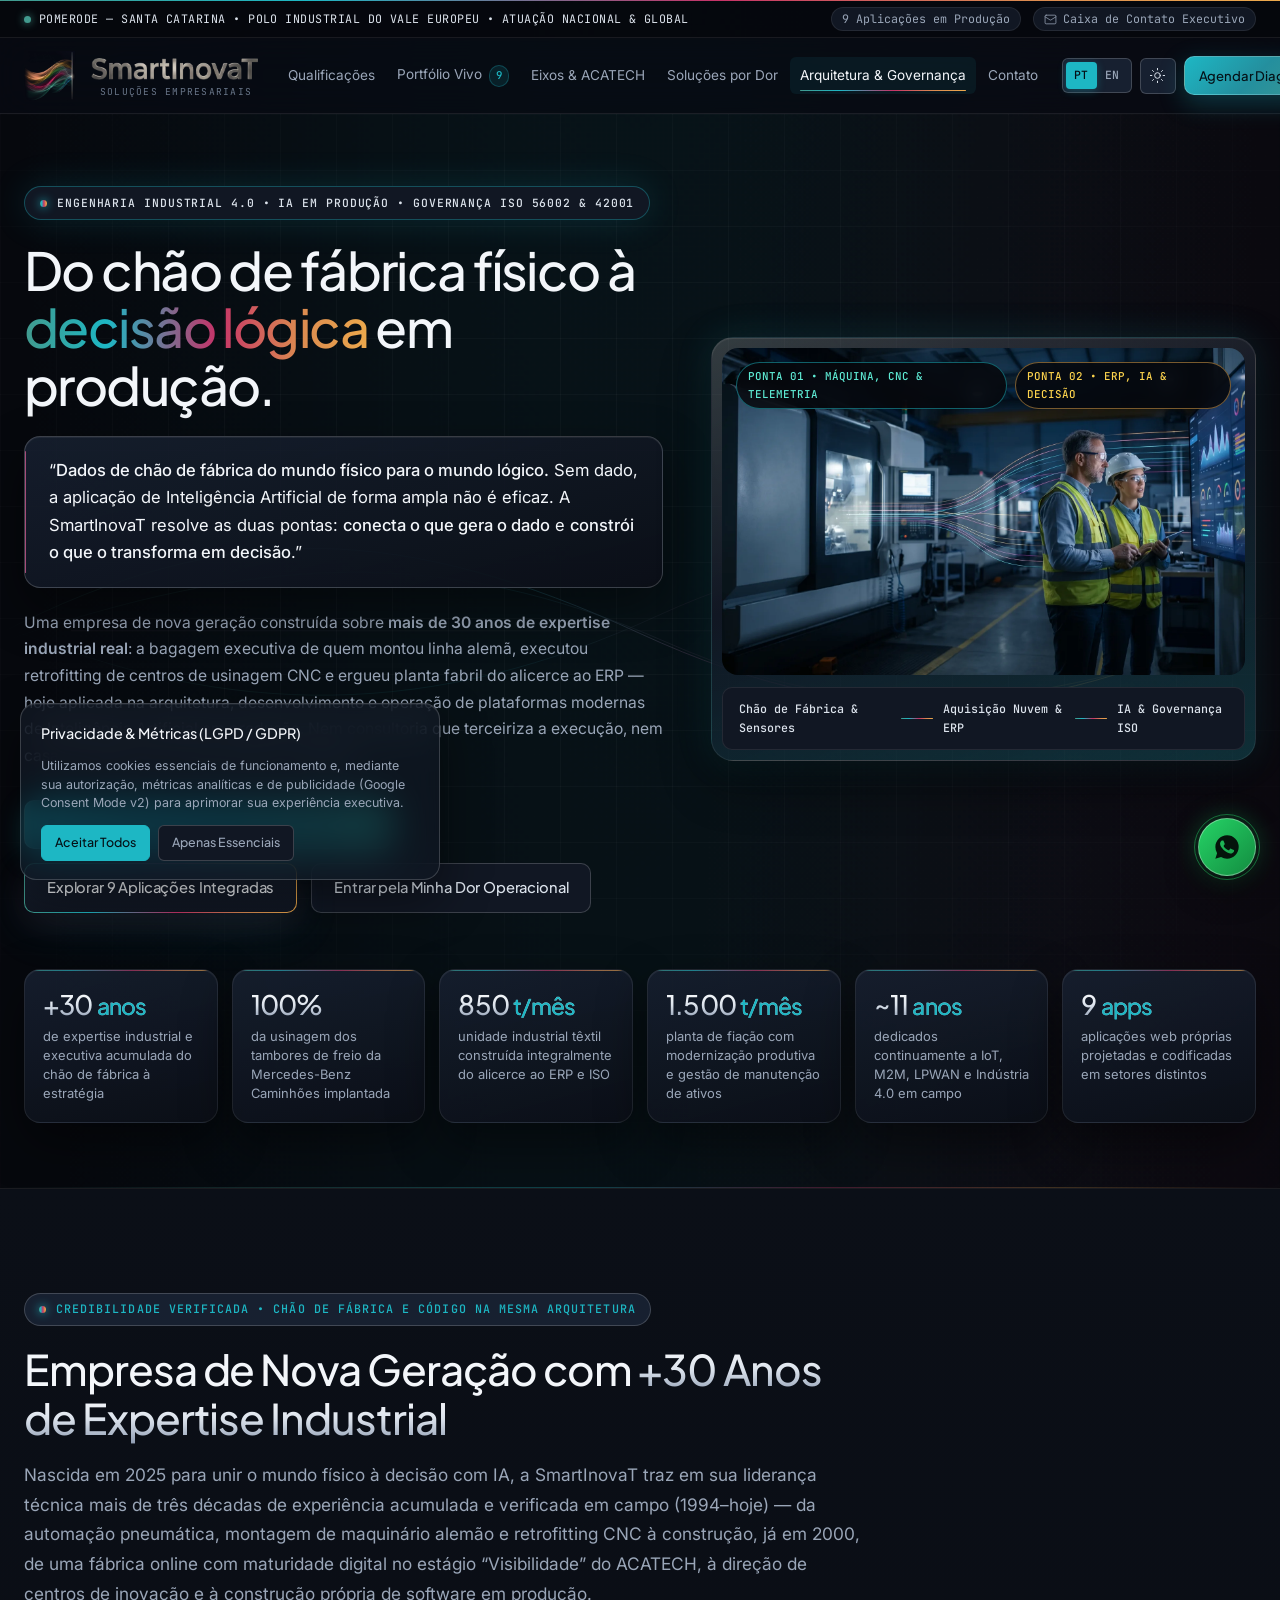
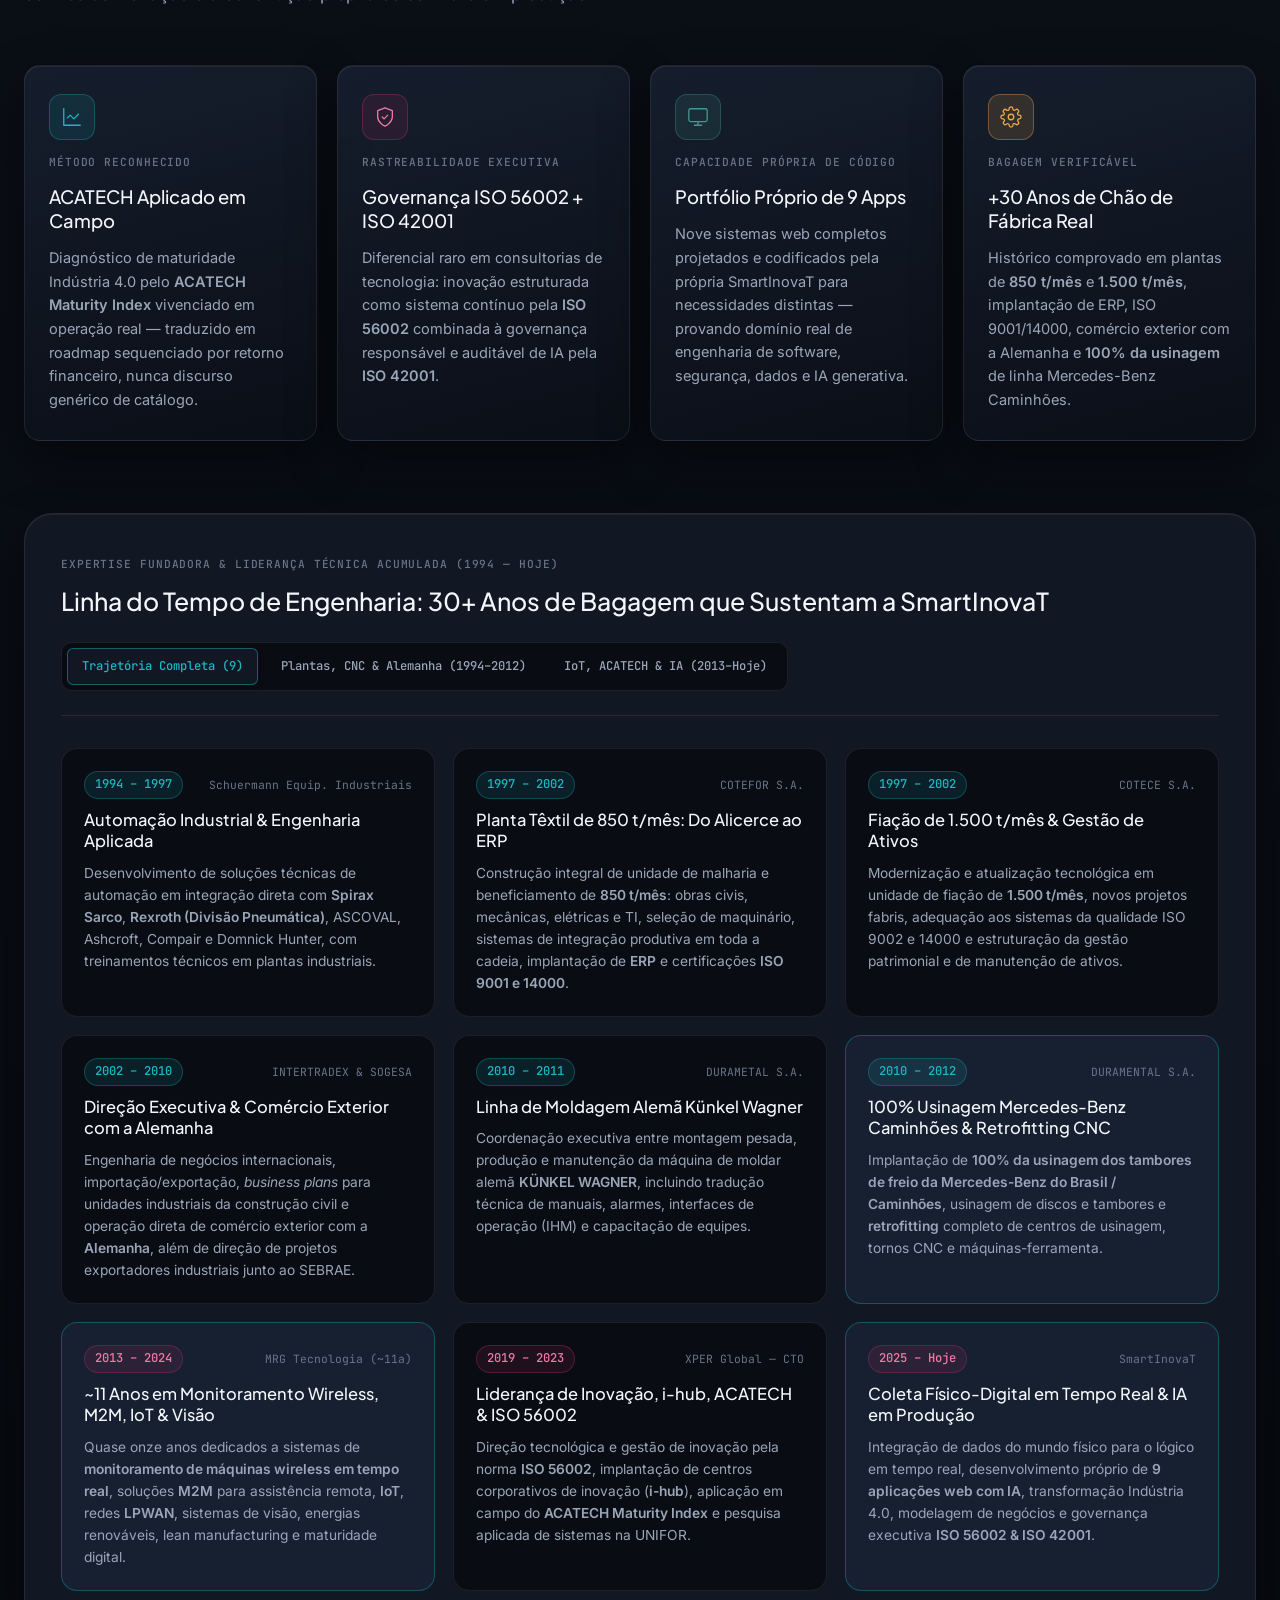
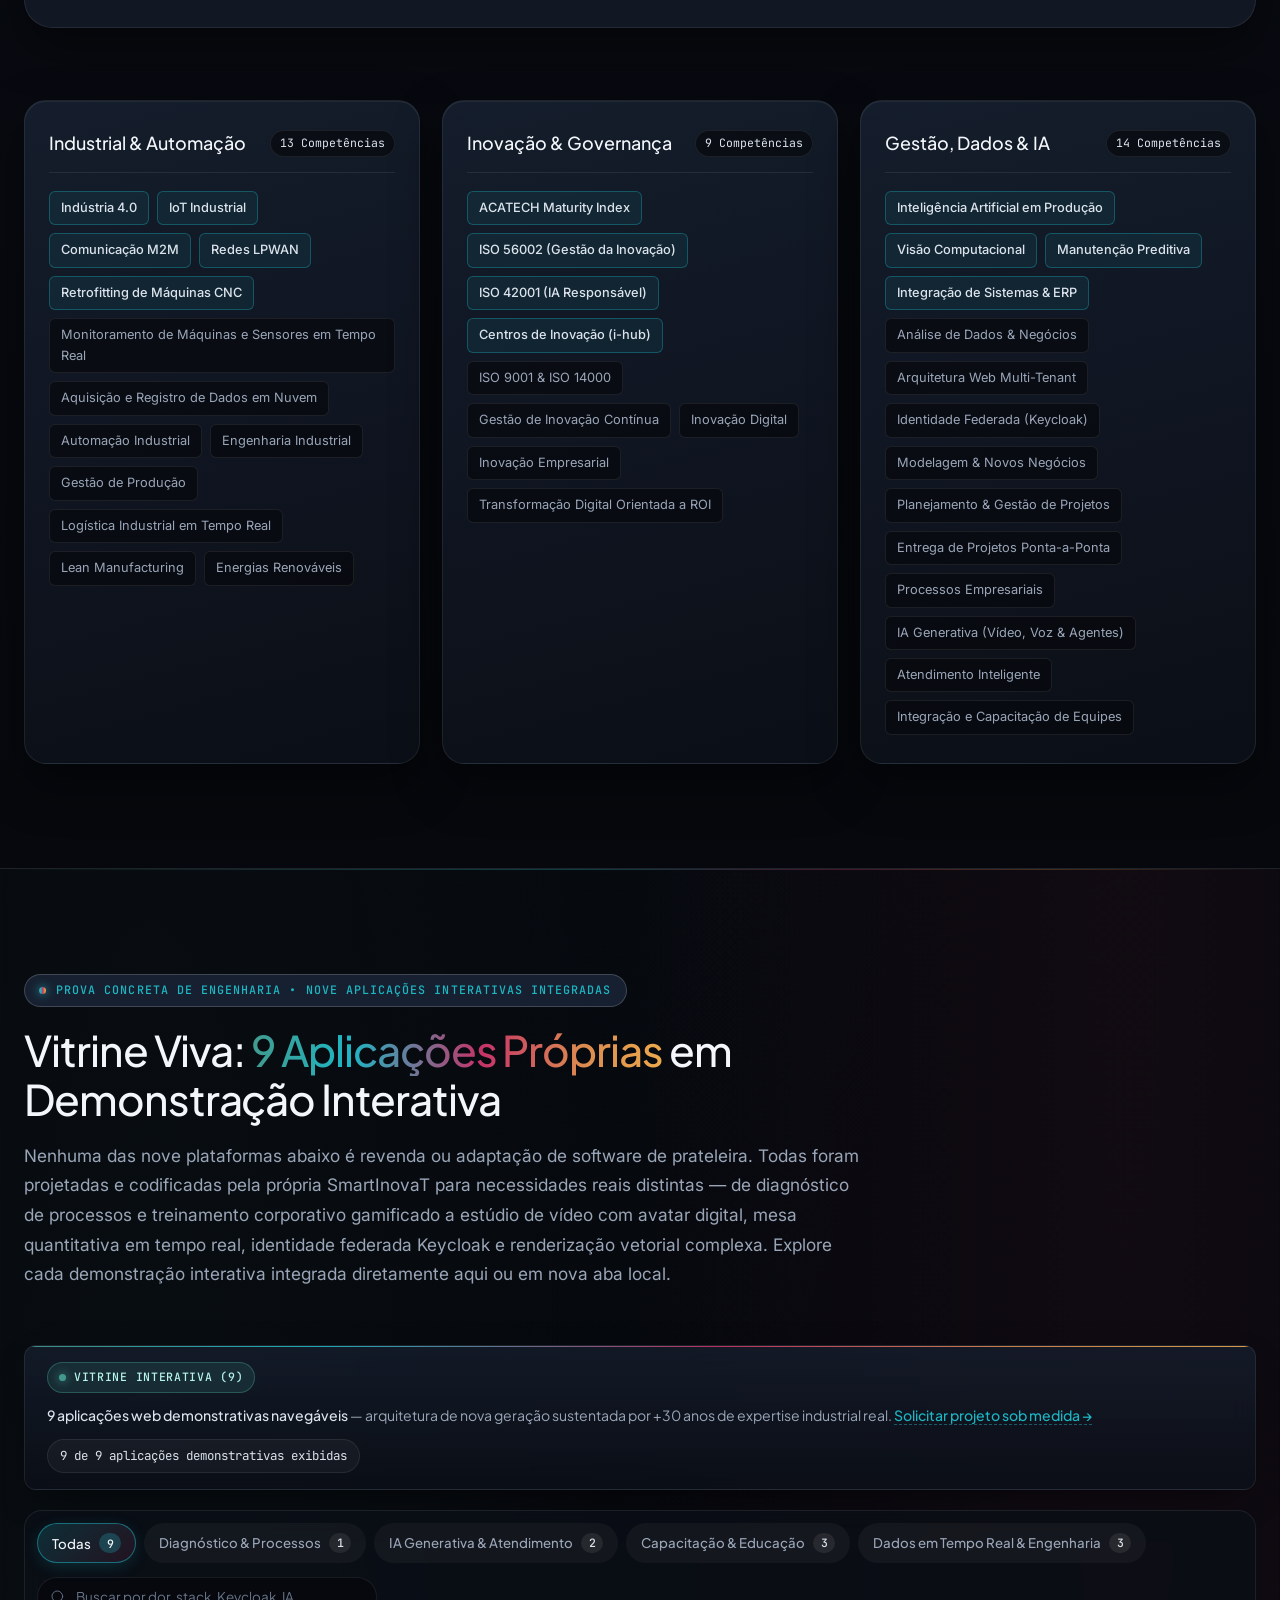
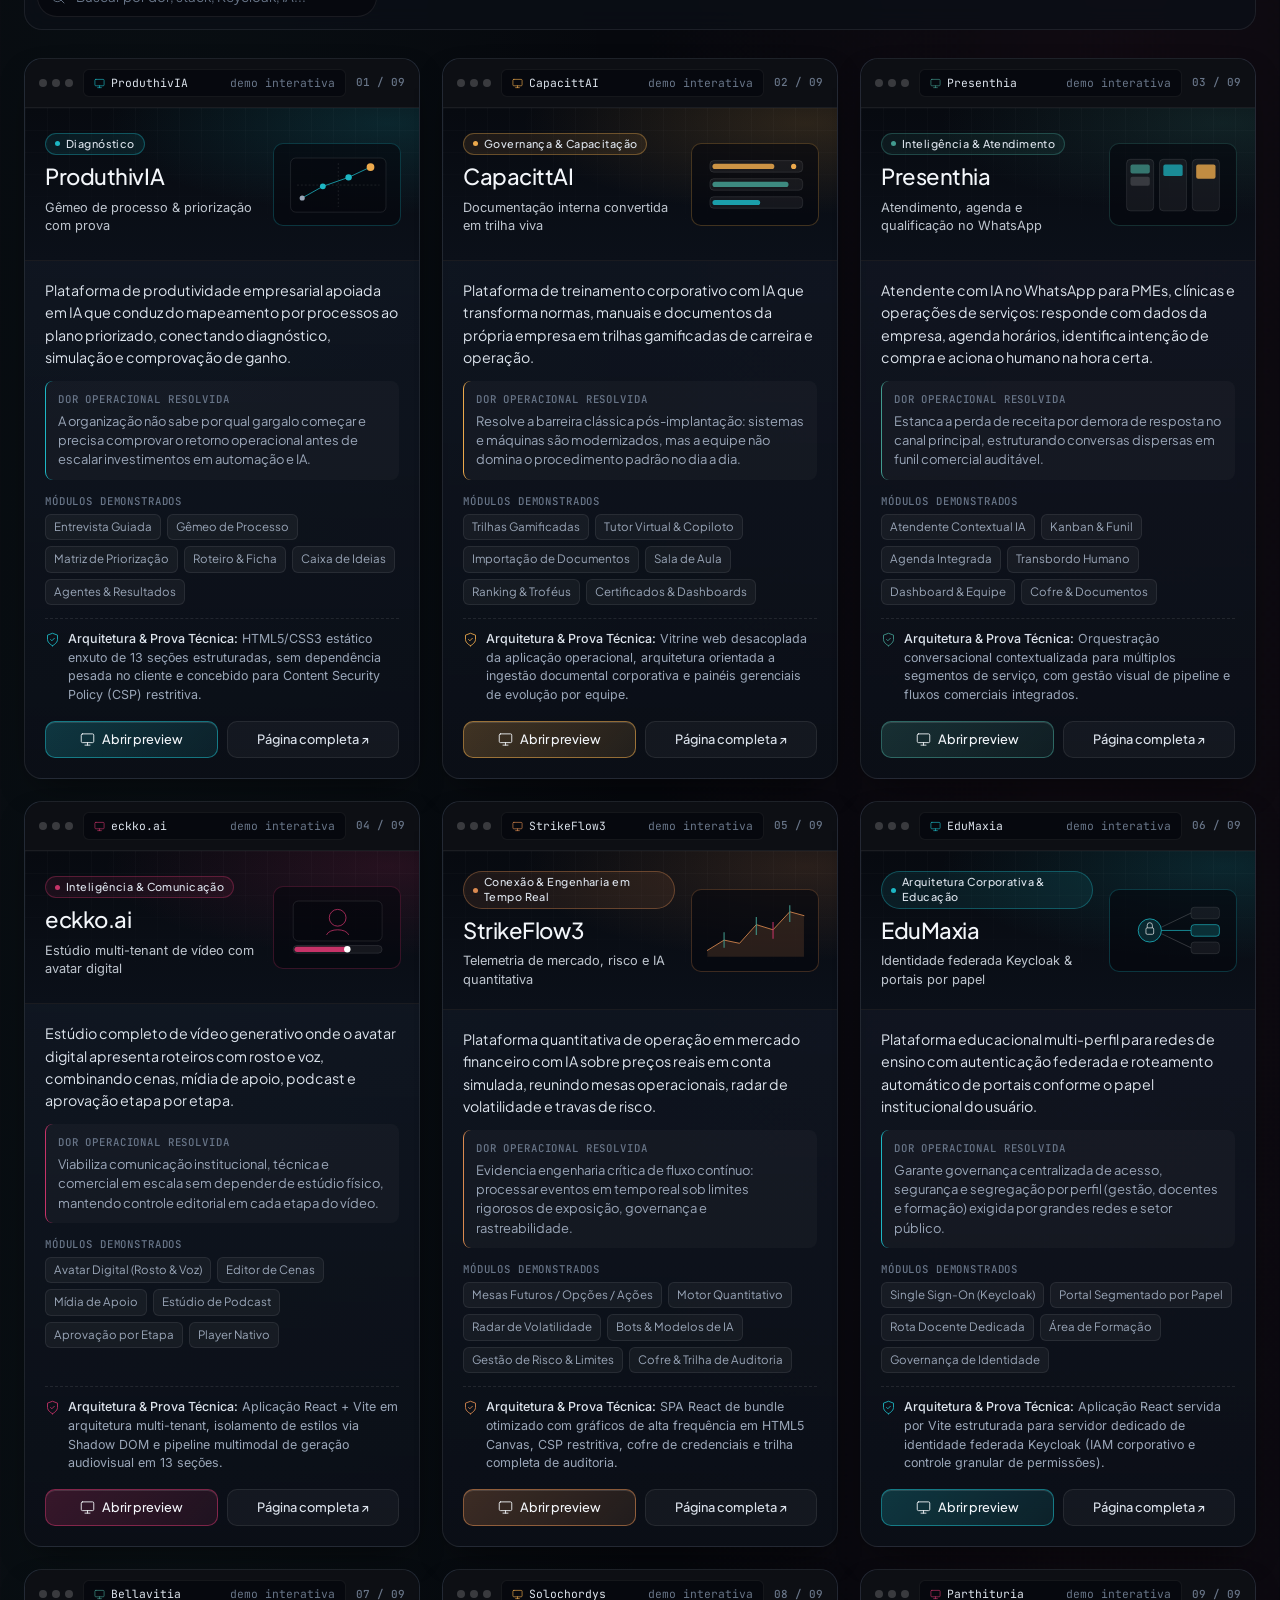
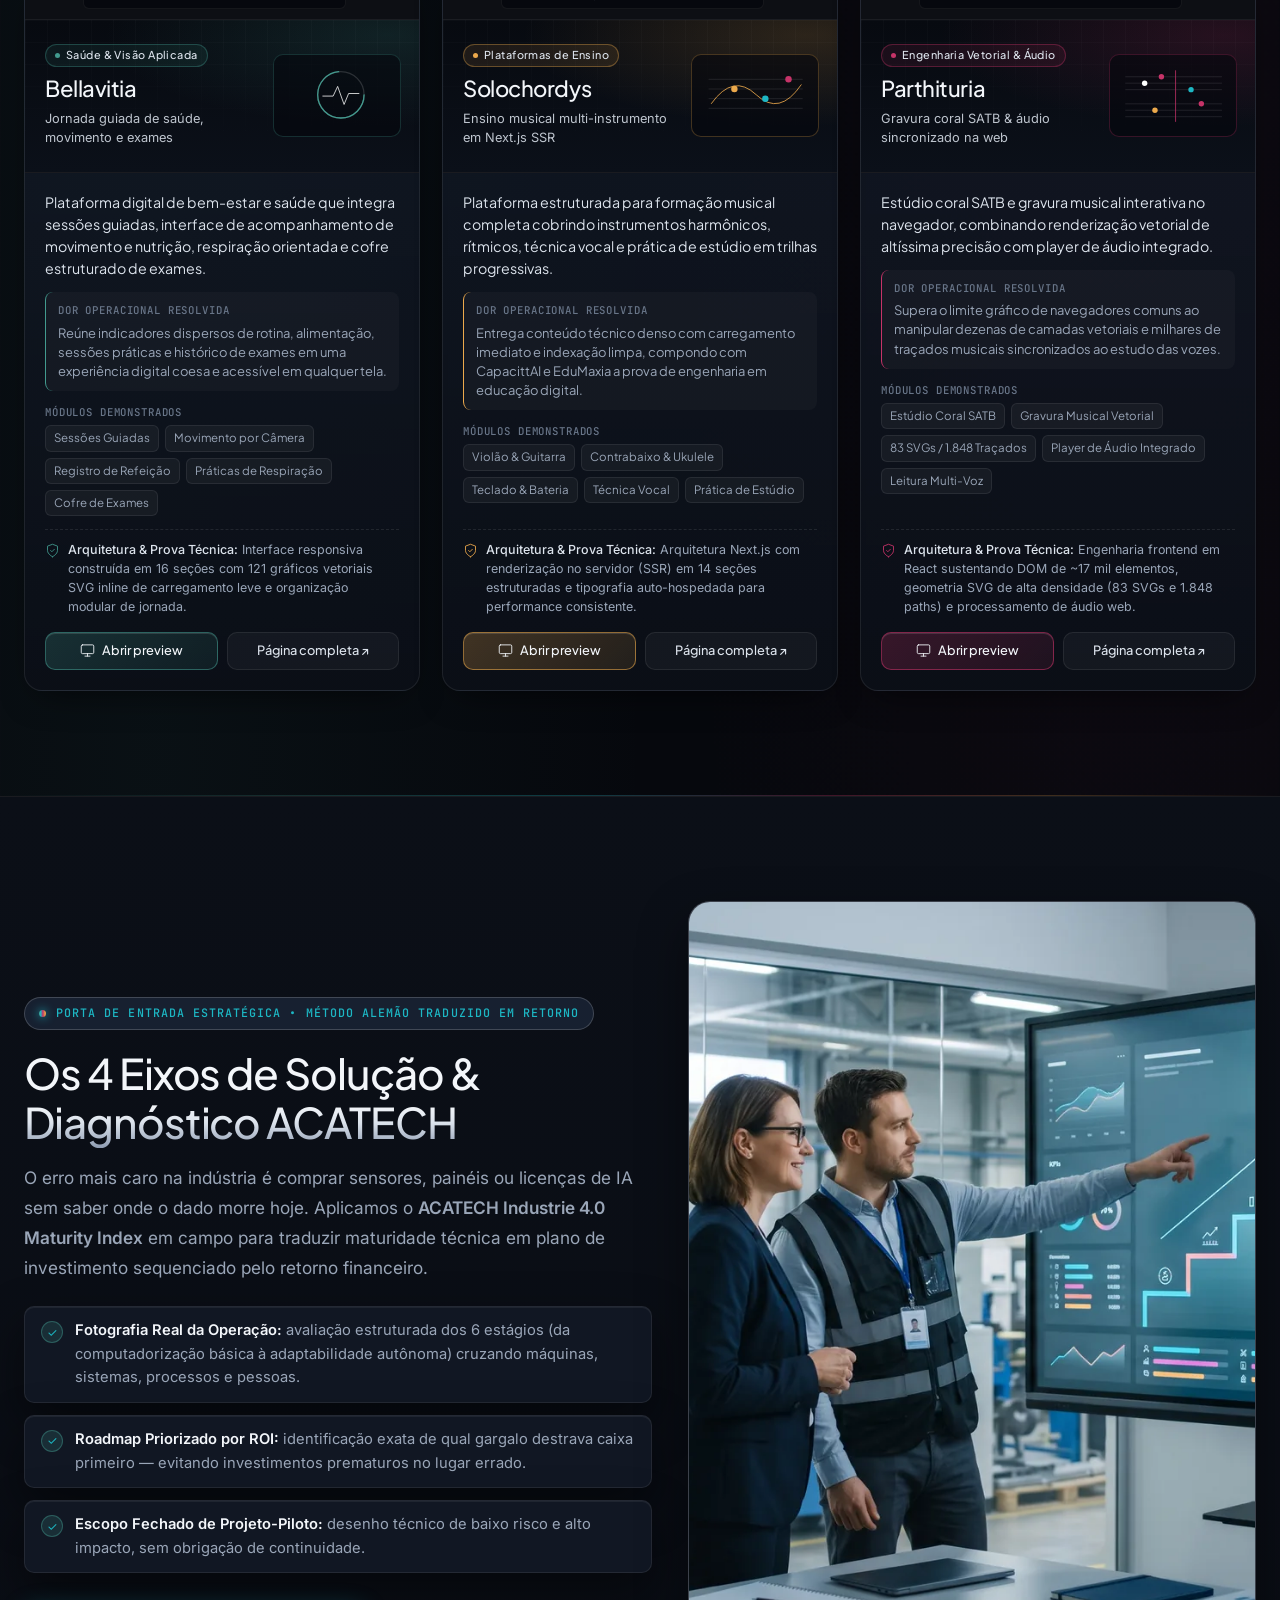
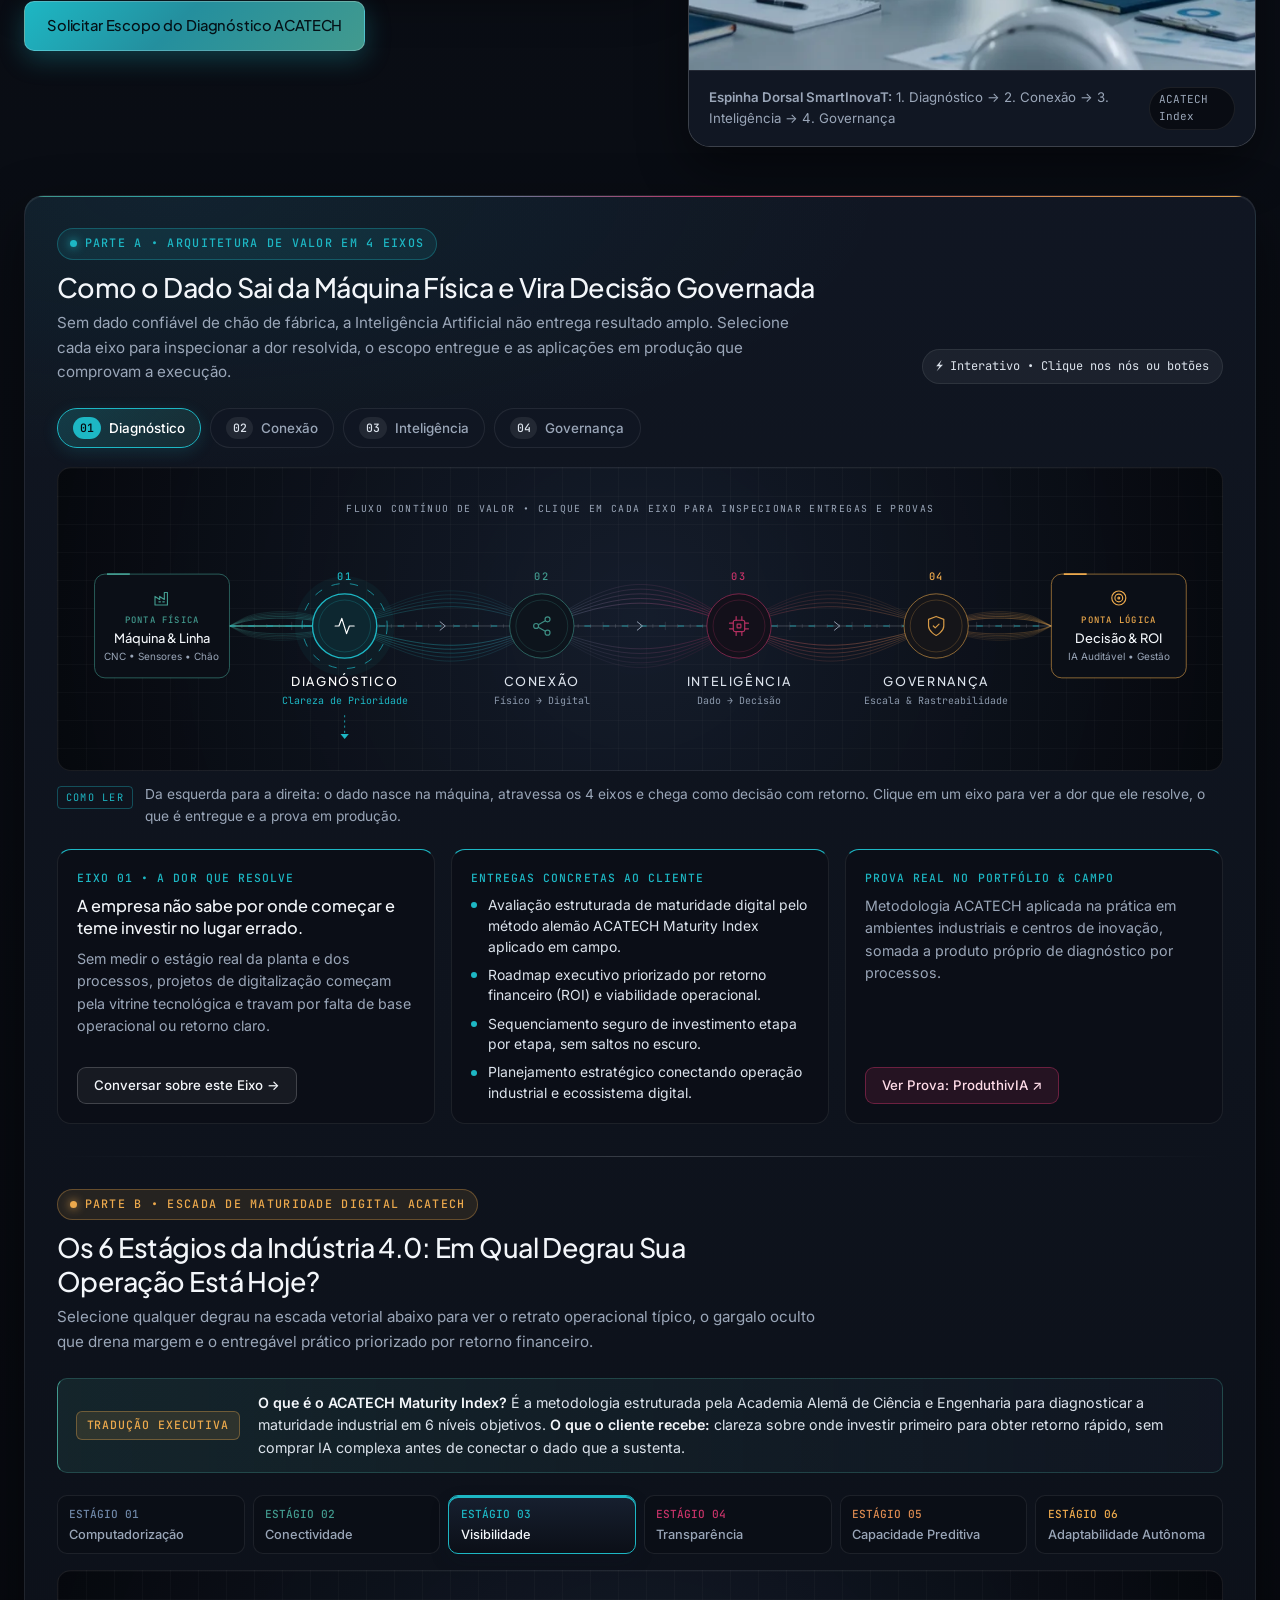
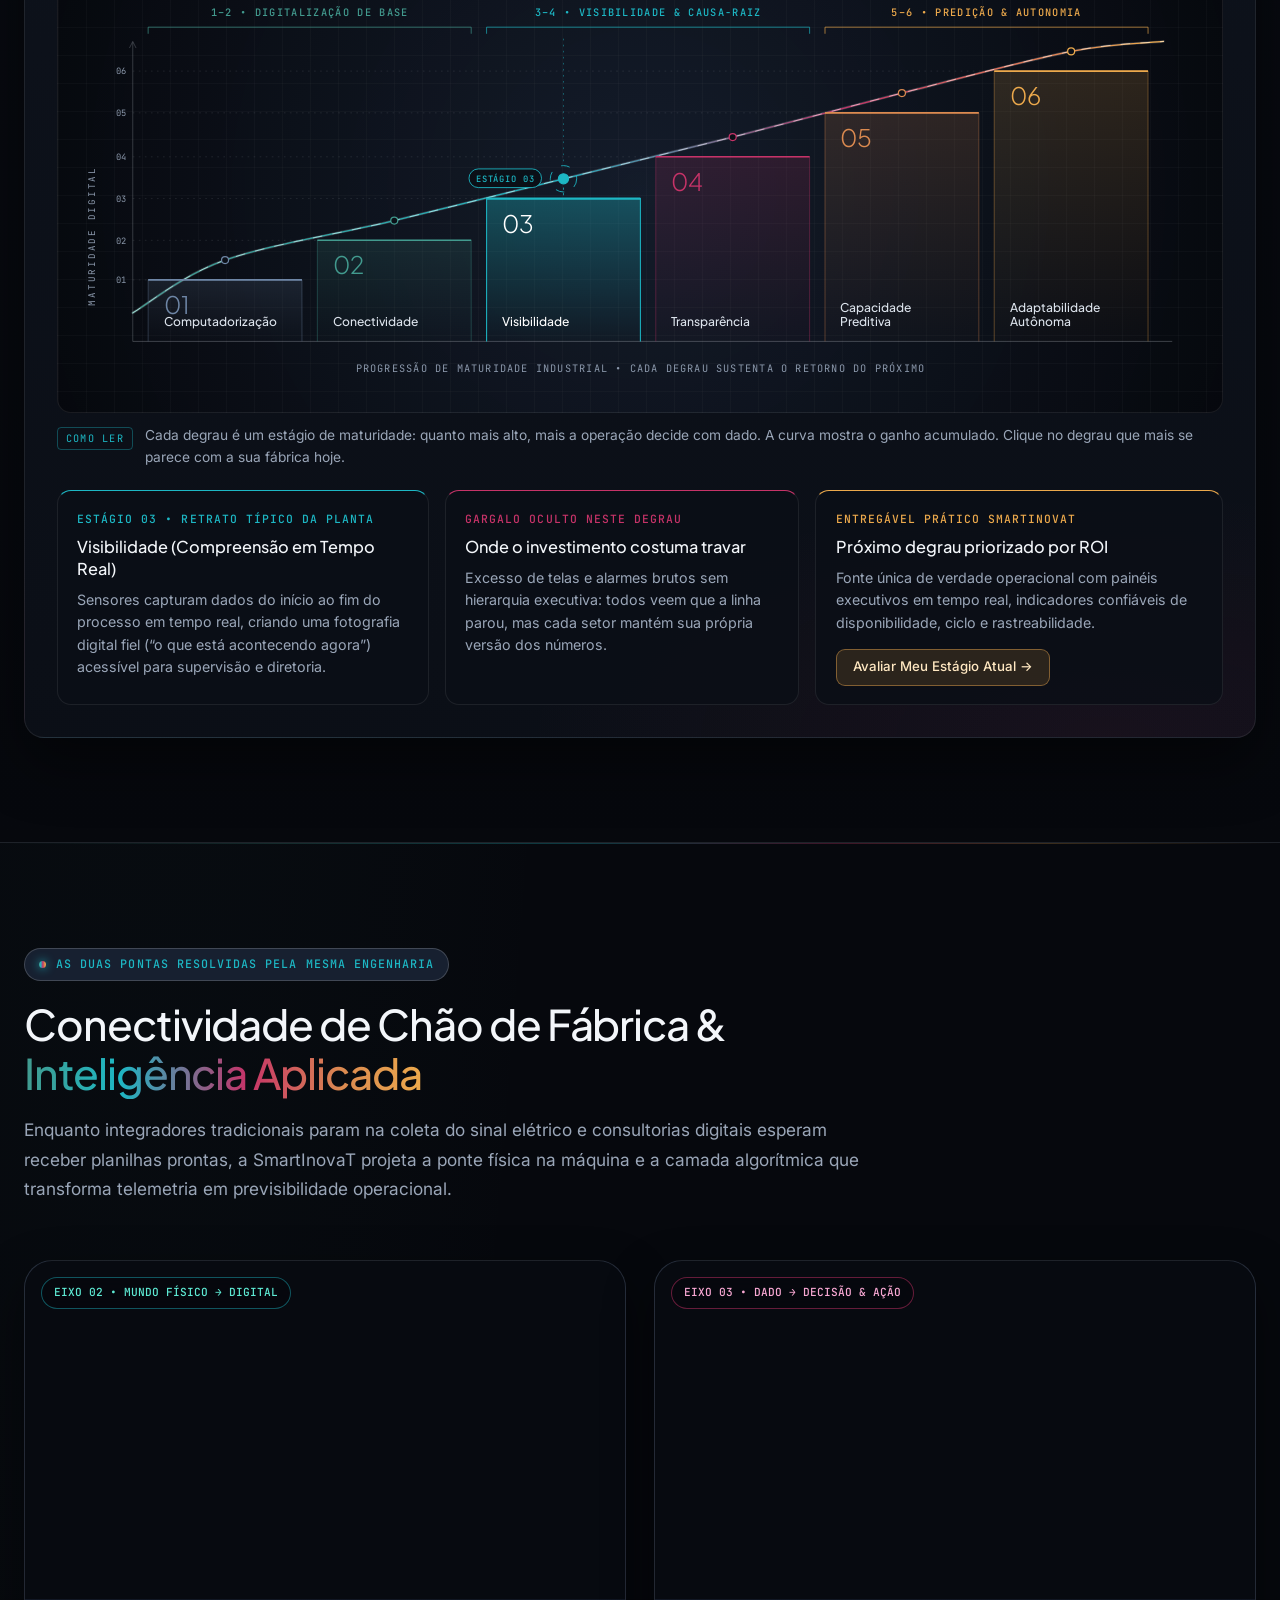
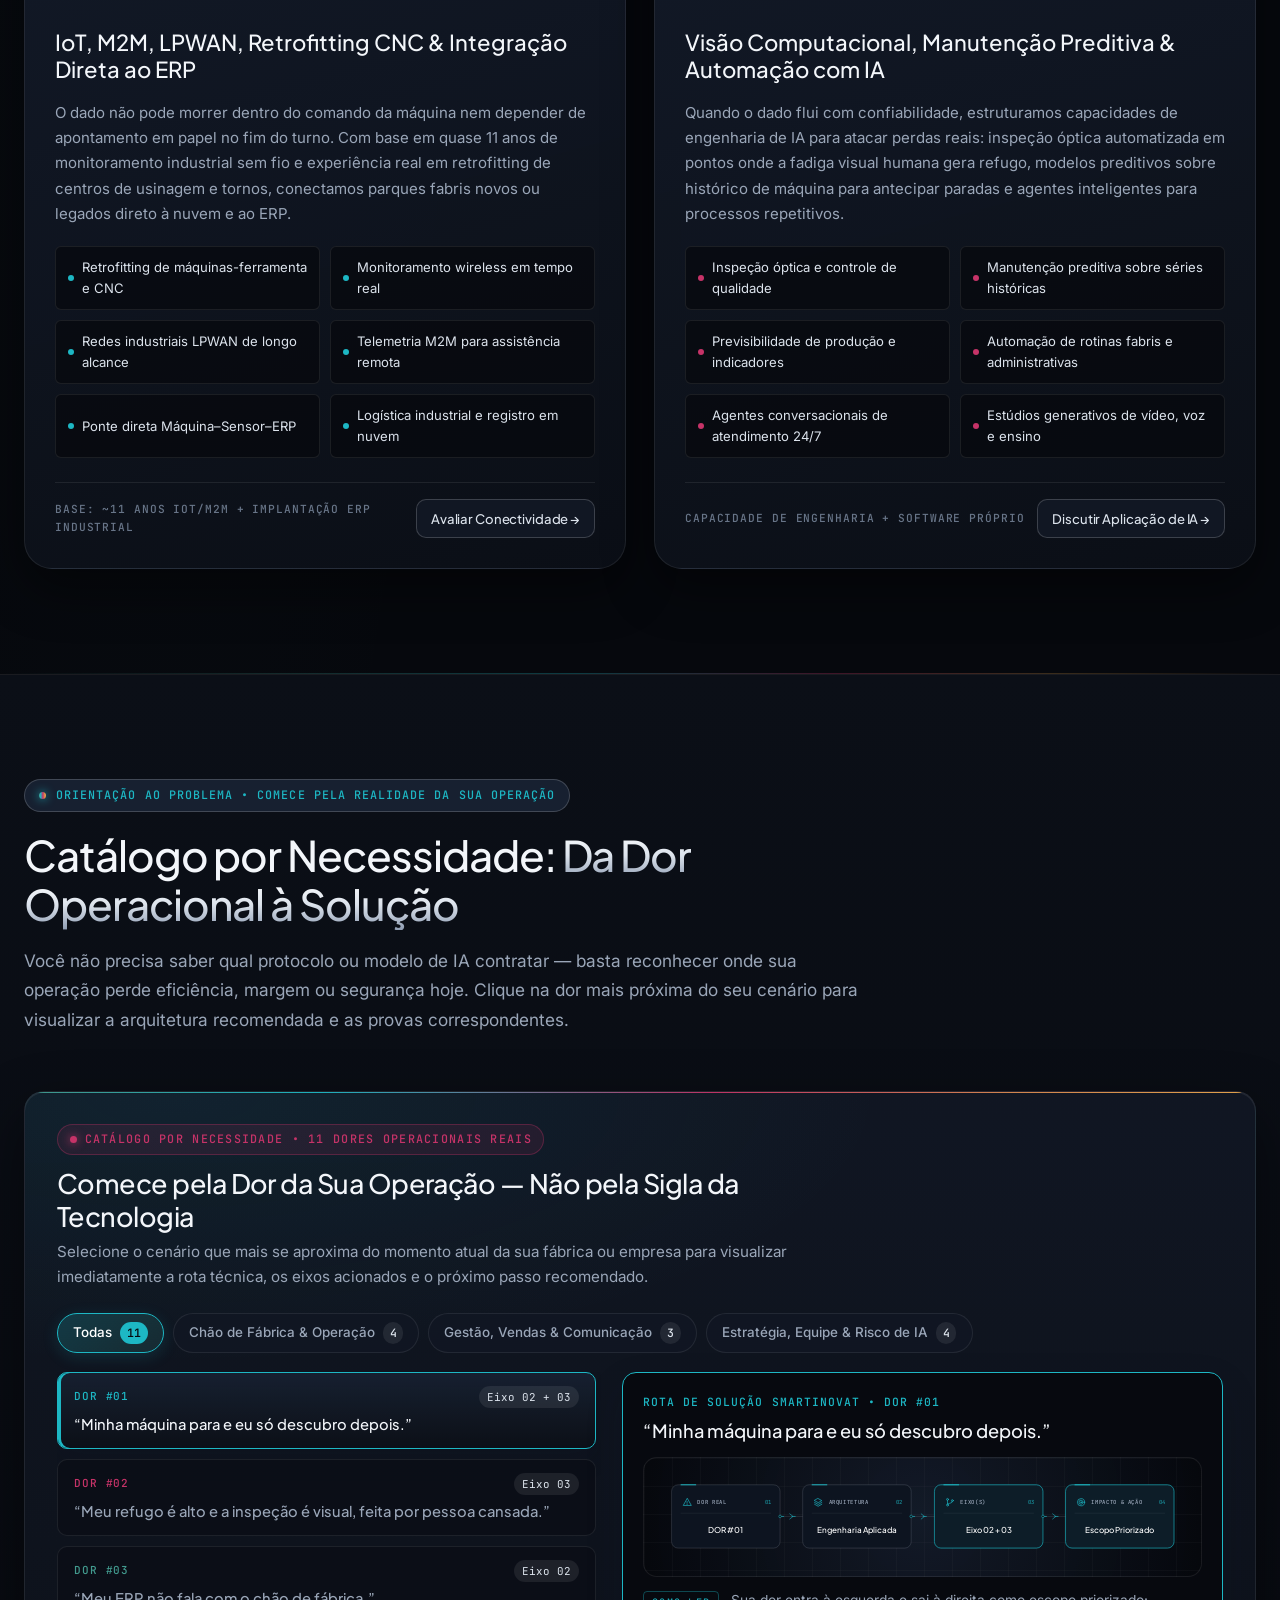
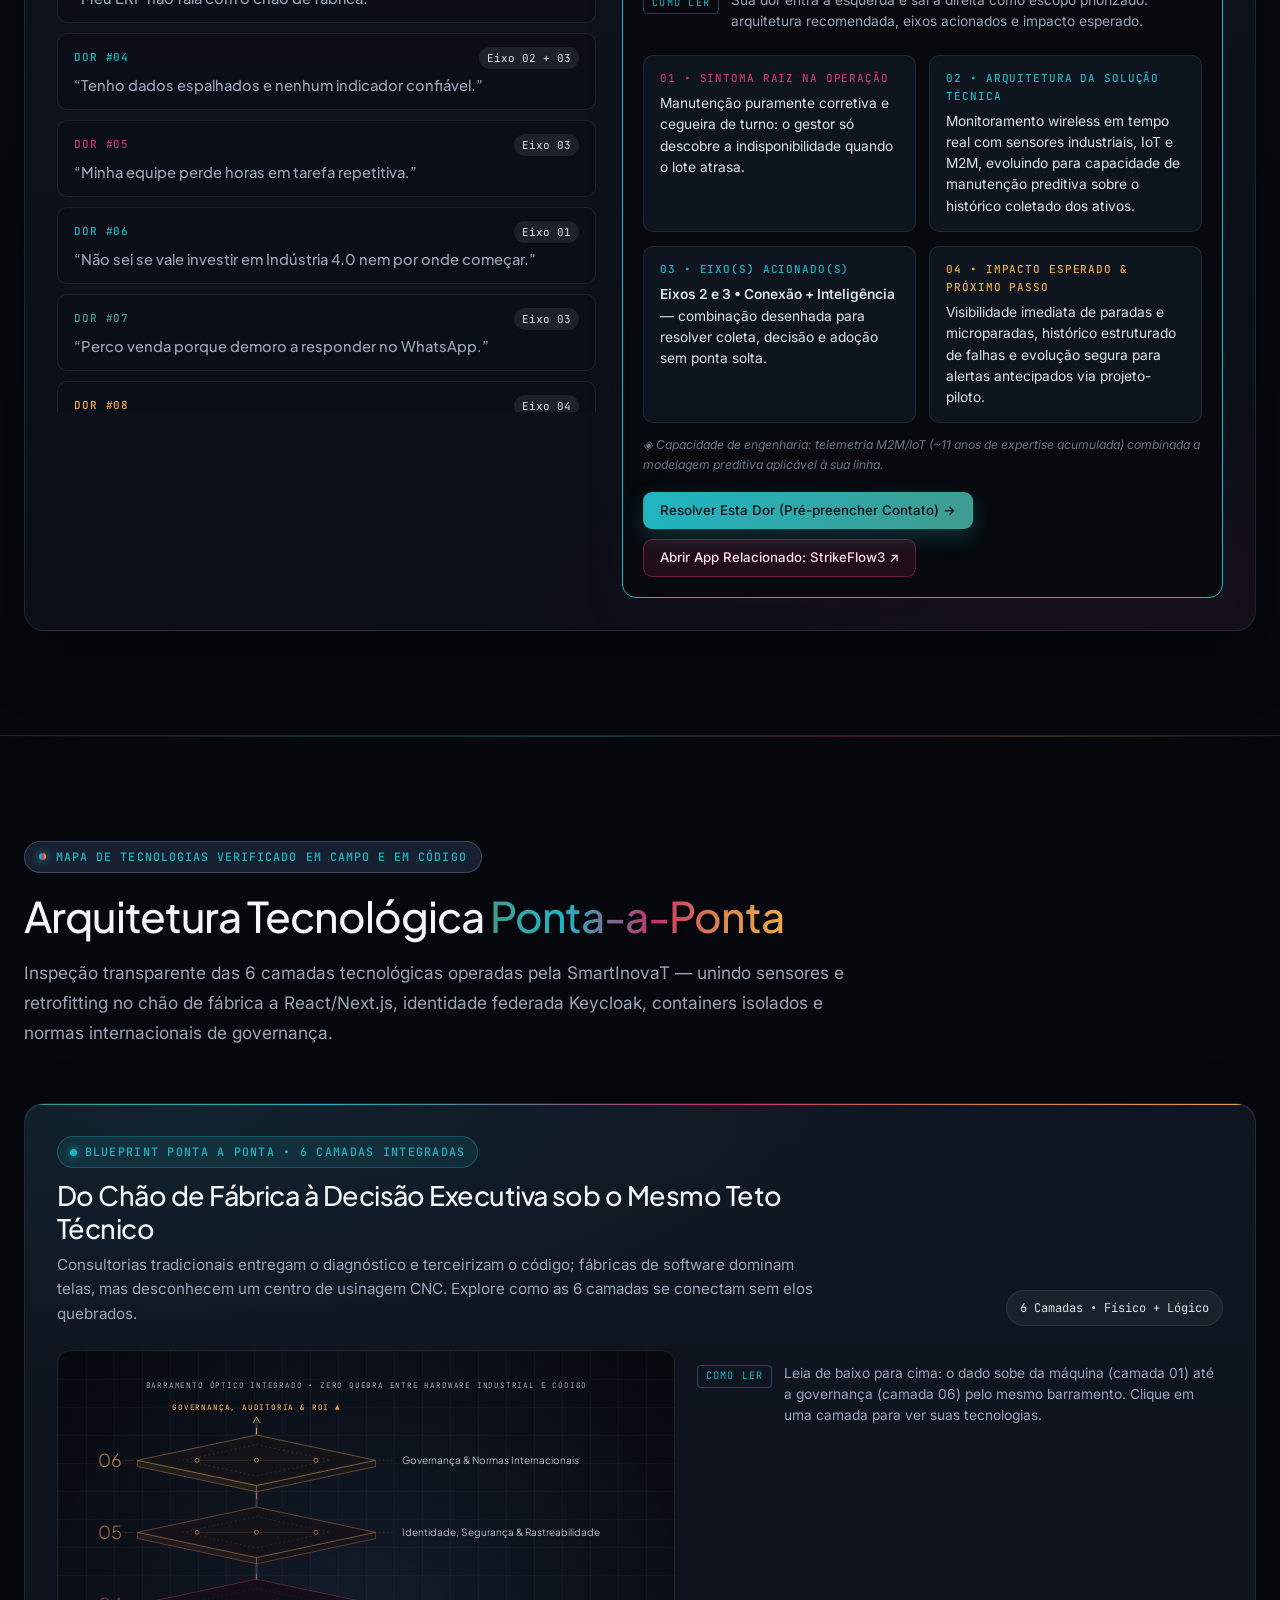
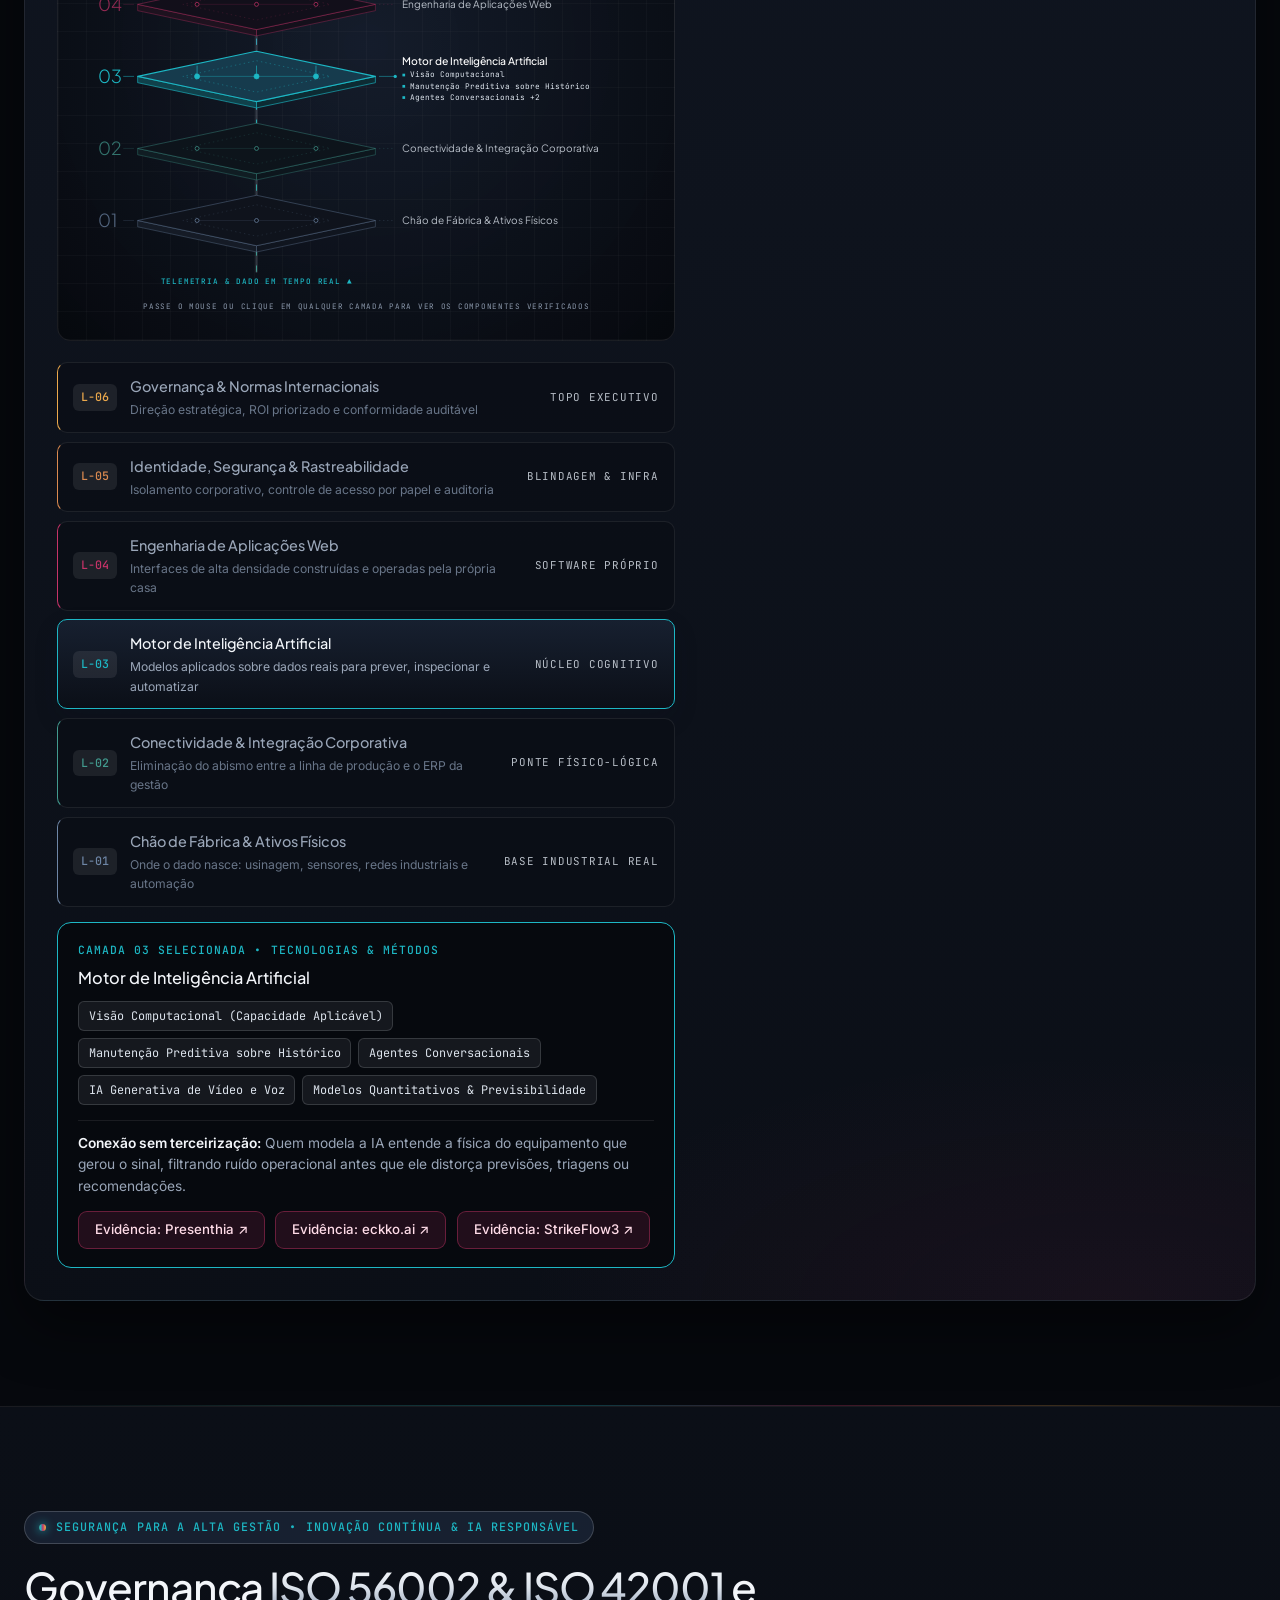
==== commit 3559c466: "Refina o design: traços e fontes mais finos, fotos reais e nova logomarca - Pesos de fonte reduzidos" ====
--- a/index.html
+++ b/index.html
@@ -9,7 +9,7 @@
   <meta name="theme-color" content="#06080d" />
 
   <!-- Preload LCP Hero Image (WebP Ultrarrápido) -->
-  <link rel="preload" as="image" href="assets/images/hero-physical-logical.webp" type="image/webp" fetchpriority="high" />
+  <link rel="preload" as="image" href="assets/images/foto-hero-fabrica-decisao.webp" type="image/webp" fetchpriority="high" />
 
   <!-- Geo & Global Indexing Metadata -->
   <meta name="geo.region" content="BR-SC" />
@@ -32,13 +32,13 @@
   <meta property="og:title" content="SmartInovaT | Dados do Mundo Físico Industrial para a Decisão com IA" />
   <meta property="og:description" content="Empresa de nova geração apoiada em +30 anos de expertise de chão de fábrica: conecta o que gera o dado e constrói o que o transforma em decisão lógica. Método ACATECH, ISO 56002 &amp; 42001 e 9 aplicações próprias no ar." />
   <meta property="og:url" content="https://www.smartinovat.com/" />
-  <meta property="og:image" content="https://www.smartinovat.com/assets/images/hero-physical-logical.png" />
+  <meta property="og:image" content="https://www.smartinovat.com/assets/images/og-smartinovat.jpg" />
 
   <!-- Twitter Card -->
   <meta name="twitter:card" content="summary_large_image" />
   <meta name="twitter:title" content="SmartInovaT | Engenharia Industrial 4.0 &amp; IA em Produção" />
   <meta name="twitter:description" content="Dados de chão de fábrica do mundo físico para o mundo lógico. +30 anos de bagagem industrial aplicados em conectividade, software próprio com IA e governança executiva." />
-  <meta name="twitter:image" content="https://www.smartinovat.com/assets/images/hero-physical-logical.png" />
+  <meta name="twitter:image" content="https://www.smartinovat.com/assets/images/og-smartinovat.jpg" />
 
   <!-- Pre-Paint Theme & Google Consent Mode v2 Bootstrap (Google Ads / AdSense / GA4 / GTM Ready) -->
   <script>
@@ -77,12 +77,12 @@
   <!-- Google Fonts: Plus Jakarta Sans, Inter & JetBrains Mono -->
   <link rel="preconnect" href="https://fonts.googleapis.com" />
   <link rel="preconnect" href="https://fonts.gstatic.com" crossorigin />
-  <link href="https://fonts.googleapis.com/css2?family=Inter:wght@400;500;600;700&amp;family=JetBrains+Mono:wght@400;500;600;700&amp;family=Plus+Jakarta+Sans:wght@600;700;800&amp;display=swap" rel="stylesheet" />
+  <link href="https://fonts.googleapis.com/css2?family=Inter:wght@300;400;500;600&amp;family=JetBrains+Mono:wght@300;400;500&amp;family=Plus+Jakarta+Sans:wght@300;400;500;600&amp;display=swap" rel="stylesheet" />
 
   <!-- Stylesheets de Arquitetura Modular -->
-  <link rel="stylesheet" href="assets/css/main.css" />
-  <link rel="stylesheet" href="assets/css/portfolio.css" />
-  <link rel="stylesheet" href="assets/css/infographics.css" />
+  <link rel="stylesheet" href="assets/css/main.css?v=20261126" />
+  <link rel="stylesheet" href="assets/css/portfolio.css?v=20261126" />
+  <link rel="stylesheet" href="assets/css/infographics.css?v=20261126" />
 
   <!-- Schema.org Advanced @graph (Organization, ProfessionalService, WebSite, ItemList 9 Apps, OfferCatalog & FAQPage) -->
   <script type="application/ld+json">
@@ -96,13 +96,14 @@
         "alternateName": "SmartInovaT Soluções Empresariais",
         "foundingDate": "2025",
         "url": "https://www.smartinovat.com/",
-        "logo": "https://www.smartinovat.com/assets/images/brand-wave-horizontal.jpg",
-        "image": "https://www.smartinovat.com/assets/images/hero-physical-logical.png",
+        "logo": "https://www.smartinovat.com/assets/images/logo-smartinovat-convergencia.jpg",
+        "image": "https://www.smartinovat.com/assets/images/og-smartinovat.jpg",
         "description": "Dados de chão de fábrica do mundo físico para o mundo lógico. Empresa de nova geração construída sobre mais de 30 anos de expertise em engenharia industrial, conectividade IoT/M2M/LPWAN ao ERP, aplicações próprias de Inteligência Artificial em produção e governança executiva pelo ACATECH Maturity Index, ISO 56002 e ISO 42001.",
         "telephone": "+55-85-98787-5886",
         "priceRange": "$$$",
         "address": {
           "@type": "PostalAddress",
+          "streetAddress": "Rua Presidente Costa e Silva, 203 - Testo Rega",
           "addressLocality": "Pomerode",
           "addressRegion": "SC",
           "addressCountry": "BR"
@@ -239,29 +240,9 @@
   <header class="site-header" id="site-header">
     <div class="container site-header__inner">
       <a href="#topo" class="brand-logo" aria-label="SmartInovaT">
-        <svg class="brand-logo__mark" viewBox="0 0 96 60" fill="none" xmlns="http://www.w3.org/2000/svg" aria-hidden="true">
-          <defs>
-            <linearGradient id="logoSpectrum1" x1="4" y1="30" x2="92" y2="30" gradientUnits="userSpaceOnUse">
-              <stop offset="0%" stop-color="#429a8e" />
-              <stop offset="28%" stop-color="#1db7c4" />
-              <stop offset="58%" stop-color="#c63368" />
-              <stop offset="82%" stop-color="#db8a50" />
-              <stop offset="100%" stop-color="#eca94c" />
-            </linearGradient>
-            <linearGradient id="logoBeam" x1="0" y1="30" x2="96" y2="30" gradientUnits="userSpaceOnUse">
-              <stop offset="0%" stop-color="#dce3ec" stop-opacity="0" />
-              <stop offset="20%" stop-color="#f3f6fa" stop-opacity="0.95" />
-              <stop offset="80%" stop-color="#dce3ec" stop-opacity="0.95" />
-              <stop offset="100%" stop-color="#dce3ec" stop-opacity="0" />
-            </linearGradient>
-          </defs>
-          <path d="M8 31 C22 8, 34 8, 47 31 C59 52, 71 50, 88 22" stroke="url(#logoSpectrum1)" stroke-width="3.2" stroke-linecap="round" opacity="0.95" />
-          <path d="M10 33 C25 14, 38 12, 51 33 C63 49, 75 45, 90 25" stroke="url(#logoSpectrum1)" stroke-width="1.6" stroke-linecap="round" opacity="0.62" />
-          <path d="M12 29 C26 44, 39 42, 52 25 C64 10, 76 14, 89 31" stroke="url(#logoSpectrum1)" stroke-width="1.5" stroke-linecap="round" opacity="0.5" />
-          <path d="M2 30.5 L94 30.5" stroke="url(#logoBeam)" stroke-width="2.4" stroke-linecap="round" />
-        </svg>
+        <img class="brand-logo__mark-img" src="assets/images/logo-header-marca.webp?v=3" alt="" width="52" height="50" decoding="async" />
         <div class="brand-logo__text">
-          <span class="brand-logo__wordmark">SmartInovaT</span>
+          <img class="brand-logo__name-img" src="assets/images/logo-header-nome.webp?v=2" alt="SmartInovaT" width="176" height="30" decoding="async" />
           <span class="brand-logo__sub" data-i18n="brand_sub">Soluções Empresariais</span>
         </div>
       </a>
@@ -315,10 +296,10 @@
             <stop offset="100%" stop-color="#eca94c" stop-opacity="0" />
           </linearGradient>
         </defs>
-        <path d="M0 195 C260 60, 460 75, 720 195 C980 315, 1180 295, 1440 165" stroke="url(#heroWaveGrad)" stroke-width="2.2" />
-        <path d="M0 205 C290 105, 500 95, 750 205 C1010 320, 1210 260, 1440 185" stroke="url(#heroWaveGrad)" stroke-width="1.3" opacity="0.65" />
-        <path d="M0 185 C260 295, 490 290, 740 175 C990 60, 1190 100, 1440 205" stroke="url(#heroWaveGrad)" stroke-width="1.4" opacity="0.5" />
-        <line x1="80" y1="192" x2="1360" y2="192" stroke="#dce3ec" stroke-opacity="0.22" stroke-width="1.2" />
+        <path d="M0 195 C260 60, 460 75, 720 195 C980 315, 1180 295, 1440 165" stroke="url(#heroWaveGrad)" stroke-width="1" />
+        <path d="M0 205 C290 105, 500 95, 750 205 C1010 320, 1210 260, 1440 185" stroke="url(#heroWaveGrad)" stroke-width="0.7" opacity="0.65" />
+        <path d="M0 185 C260 295, 490 290, 740 175 C990 60, 1190 100, 1440 205" stroke="url(#heroWaveGrad)" stroke-width="0.7" opacity="0.5" />
+        <line x1="80" y1="192" x2="1360" y2="192" stroke="#dce3ec" stroke-opacity="0.22" stroke-width="0.7" />
       </svg>
 
       <div class="container">
@@ -345,7 +326,7 @@
 
             <div class="hero__cta-row">
               <button type="button" class="btn btn--primary" data-prefill-topic="Diagnóstico ACATECH">
-                <span data-i18n="hero_cta_1">Solicitar Diagnóstico ACATECH</span>
+                <span data-i18n="hero_cta_1">Solicitar Diagnóstico de Maturidade Digital</span>
                 <svg width="17" height="17" viewBox="0 0 24 24" fill="none" stroke="currentColor" stroke-width="2.4" aria-hidden="true"><path d="M5 12h14"/><path d="m12 5 7 7-7 7"/></svg>
               </button>
               <a href="#portfolio" class="btn btn--spectrum">
@@ -361,14 +342,14 @@
             <div class="hero-visual__frame">
               <div class="hero-visual__viewport">
                 <picture>
-                  <source srcset="assets/images/hero-physical-logical.webp" type="image/webp" />
+                  <source srcset="assets/images/foto-hero-fabrica-decisao.webp" type="image/webp" />
                   <img
-                    src="assets/images/hero-physical-logical.png"
-                    alt="Ponte tecnológica conectando centros de usinagem CNC e sensores industriais no mundo físico a sistemas ERP e Inteligência Artificial no mundo lógico"
+                    src="assets/images/foto-hero-fabrica-decisao.jpg"
+                    alt="Gestor e engenheira acompanham em um painel os dados que fluem de um centro de usinagem CNC em operação, no chão de fábrica"
                     data-i18n-alt="hero_img_alt"
                     class="hero-visual__img"
-                    width="1376"
-                    height="768"
+                    width="1600"
+                    height="1000"
                     fetchpriority="high"
                     decoding="async"
                   />
@@ -450,7 +431,7 @@
             Empresa de Nova Geração com <span class="text-metallic">+30 Anos de Expertise Industrial</span>
           </h2>
           <p class="section-lead" data-i18n="qual_lead">
-            Nascida em 2025 para unir o mundo físico à decisão com IA, a SmartInovaT traz em sua liderança técnica mais de três décadas de experiência acumulada e verificada em campo (1994–hoje) — da automação pneumática, montagem de maquinário alemão e retrofitting CNC à direção de centros de inovação e construção própria de software em produção.
+            Nascida em 2025 para unir o mundo físico à decisão com IA, a SmartInovaT traz em sua liderança técnica mais de três décadas de experiência acumulada e verificada em campo (1994–hoje) — da automação pneumática, montagem de maquinário alemão e retrofitting CNC à construção, já em 2000, de uma fábrica online com maturidade digital no estágio “Visibilidade” do ACATECH, à direção de centros de inovação e à construção própria de software em produção.
           </p>
         </header>
 
@@ -754,10 +735,10 @@
 
           <figure class="editorial-figure reveal-item">
             <picture>
-              <source srcset="assets/images/solution-governance-acatech.webp" type="image/webp" />
+              <source srcset="assets/images/foto-gestao-maturidade-digital.webp" type="image/webp" />
               <img
-                src="assets/images/solution-governance-acatech.png"
-                alt="Mesa executiva de comando e governança industrial representando a progressão de maturidade digital ACATECH e rastreabilidade normativa ISO"
+                src="assets/images/foto-gestao-maturidade-digital.jpg"
+                alt="Diretora, engenheiro e gestor analisam, na sala de gestão ao lado do chão de fábrica, o painel digital com a escada de maturidade da operação"
                 data-i18n-alt="aca_img_alt"
                 class="editorial-figure__img"
                 loading="lazy"
@@ -800,10 +781,10 @@
           <article class="solution-showcase-card reveal-item">
             <div class="solution-showcase-card__media">
               <picture>
-                <source srcset="assets/images/solution-iot-connectivity.webp" type="image/webp" />
+                <source srcset="assets/images/foto-fabrica-conectada-iot.webp" type="image/webp" />
                 <img
-                  src="assets/images/solution-iot-connectivity.png"
-                  alt="Máquinas industriais conectadas por sensores sem fio, telemetria IoT e redes LPWAN integradas diretamente ao ERP corporativo"
+                  src="assets/images/foto-fabrica-conectada-iot.jpg"
+                  alt="Engenheira e operador conferem em um tablet os dados de um centro de usinagem CNC conectado, no chão de fábrica"
                   data-i18n-alt="conn_img1_alt"
                   loading="lazy"
                   decoding="async"
@@ -840,10 +821,10 @@
           <article class="solution-showcase-card solution-showcase-card--vision reveal-item">
             <div class="solution-showcase-card__media">
               <picture>
-                <source srcset="assets/images/solution-vision-ai.webp" type="image/webp" />
+                <source srcset="assets/images/foto-inspecao-visao-computacional.webp" type="image/webp" />
                 <img
-                  src="assets/images/solution-vision-ai.png"
-                  alt="Sistema óptico de visão computacional de alta precisão inspecionando componentes metálicos usinados com malha digital de detecção de anomalias"
+                  src="assets/images/foto-inspecao-visao-computacional.jpg"
+                  alt="Inspetora de qualidade analisa no monitor a imagem de uma peça usinada capturada por câmera industrial na bancada"
                   data-i18n-alt="conn_img2_alt"
                   loading="lazy"
                   decoding="async"
@@ -938,7 +919,7 @@
             Governança <span class="text-metallic">ISO 56002 &amp; ISO 42001</span> e Formatos de Atuação
           </h2>
           <p class="section-lead" data-i18n="gov_lead">
-            Tecnologia sem governança gera dependência de “pessoas iluminadas” ou risco jurídico e operacional com uso sombra de IA. Estruturamos o processo decisório da sua empresa e oferecemos 5 formatos claros de contratação — do diagnóstico avulso de escopo fechado ao software sob medida.
+            Tecnologia sem governança gera dependência de “pessoas iluminadas” ou risco jurídico e operacional com uso sombra de IA. A ISO 56002 traz as diretrizes para o sistema de gestão da inovação; a ISO/IEC 42001 define os requisitos do sistema de gestão de Inteligência Artificial — a base para governar e usar a IA de forma responsável. Com as duas como referência, estruturamos o processo decisório da sua empresa e oferecemos 5 formatos claros de contratação — do diagnóstico avulso de escopo fechado ao software sob medida.
           </p>
         </header>
 
@@ -1102,7 +1083,7 @@
                     Contraste Mapa
                   </button>
                   <a
-                    href="https://www.google.com/maps/search/?api=1&amp;query=Pomerode%2C+Santa+Catarina%2C+Brasil"
+                    href="https://www.google.com/maps/search/?api=1&amp;query=Rua+Presidente+Costa+e+Silva%2C+203%2C+Testo+Rega%2C+Pomerode+-+SC%2C+Brasil"
                     target="_blank"
                     rel="noopener"
                     class="map-btn-mini"
@@ -1116,8 +1097,8 @@
 
             <div class="location-meta-grid">
               <div class="location-meta-item">
-                <span class="location-meta-item__k" data-i18n="loc_m1_k">Localização Estratégica</span>
-                <span class="location-meta-item__v" data-i18n="loc_m1_v">Pomerode — Santa Catarina</span>
+                <span class="location-meta-item__k" data-i18n="loc_m1_k">Endereço</span>
+                <span class="location-meta-item__v" data-i18n="loc_m1_v">R. Presidente Costa e Silva, 203 — Testo Rega</span>
               </div>
               <div class="location-meta-item">
                 <span class="location-meta-item__k" data-i18n="loc_m2_k">Atendimento Rápido</span>
@@ -1217,9 +1198,9 @@
         <div class="footer-brand-card">
           <div class="footer-brand-img-wrap">
             <picture>
-              <source srcset="assets/images/brand-wave-horizontal.webp" type="image/webp" />
+              <source srcset="assets/images/logo-smartinovat-convergencia.webp" type="image/webp" />
               <img
-                src="assets/images/brand-wave-horizontal.jpg"
+                src="assets/images/logo-smartinovat-convergencia.jpg"
                 alt="Logotipo institucional SmartInovaT Soluções Empresariais com onda espectral sobre eixo metálico"
                 loading="lazy"
                 decoding="async"
@@ -1263,7 +1244,7 @@
         <div>
           <h3 class="footer-col__title" data-i18n="footer_col3">Contato &amp; Alcance Global</h3>
           <ul class="footer-links">
-            <li><a href="#pomerode-heading" data-i18n="f_loc">Pomerode — Santa Catarina, Brasil</a></li>
+            <li><a href="#pomerode-heading" data-i18n="f_loc">R. Presidente Costa e Silva, 203 — Testo Rega, Pomerode — SC</a></li>
             <li><a href="#contato" data-i18n="f_contact_box">Caixa de Contato Executivo</a></li>
             <li><a href="en/" data-i18n="f_alt_lang_link" data-alt-lang-href="true">English Version (Global) ↗</a></li>
             <li><button type="button" data-prefill-topic="Diagnóstico ACATECH" data-i18n="f_book_aca">Agendar Diagnóstico ACATECH</button></li>
@@ -1313,8 +1294,8 @@
   </a>
 
   <!-- Módulos Integrados no Final do Body -->
-  <script src="assets/js/portfolio-viewer.js"></script>
-  <script src="assets/js/infographics.js"></script>
-  <script src="assets/js/main.js"></script>
+  <script src="assets/js/portfolio-viewer.js?v=20261126"></script>
+  <script src="assets/js/infographics.js?v=20261126"></script>
+  <script src="assets/js/main.js?v=20261126"></script>
 </body>
 </html>
--- a/assets/css/main.css
+++ b/assets/css/main.css
@@ -158,6 +158,26 @@
   color: var(--text-primary);
 }
 
+/* Refinamento tipográfico: ênfase em peso médio, nunca negrito pesado */
+strong,
+b {
+  font-weight: 600;
+}
+
+h1,
+h2,
+h3,
+h4 {
+  font-weight: 500;
+}
+
+/* Ícones de linha: traço fino e uniforme em todo o site */
+svg[fill="none"][stroke="currentColor"] {
+  stroke-width: 1.4;
+  stroke-linecap: round;
+  stroke-linejoin: round;
+}
+
 /* Skip Link for Accessibility */
 .skip-link {
   position: absolute;
@@ -167,7 +187,7 @@
   padding: 10px 18px;
   background: var(--accent-cyan);
   color: #041016;
-  font-weight: 700;
+  font-weight: 500;
   border-radius: var(--radius-sm);
 }
 
@@ -231,7 +251,7 @@
   border: 1px solid var(--border-highlight);
   font-family: var(--font-mono);
   font-size: 0.73rem;
-  font-weight: 600;
+  font-weight: 500;
   letter-spacing: 0.09em;
   text-transform: uppercase;
   color: var(--accent-cyan-ink);
@@ -251,7 +271,7 @@
   margin: 0 0 18px;
   font-family: var(--font-display);
   font-size: clamp(1.9rem, 3.3vw, 2.85rem);
-  font-weight: 800;
+  font-weight: 500;
   line-height: 1.16;
   letter-spacing: -0.025em;
   color: var(--text-primary);
@@ -282,7 +302,7 @@
    1. Top Spectral Ribbon + Glassmorphic Header + Lang/Theme Controls
    ========================================================================== */
 .spectrum-bar {
-  height: 3px;
+  height: 1px;
   width: 100%;
   background: var(--gradient-spectrum);
   position: relative;
@@ -397,16 +417,35 @@
   stroke: #334155;
 }
 
+/* Logomarca aprovada (fitas + nome metalizado), recortada da arte original */
+.brand-logo__mark-img {
+  width: auto;
+  height: 50px;
+  flex-shrink: 0;
+}
+
+.brand-logo__name-img {
+  display: block;
+  height: 30px;
+  width: auto;
+  max-width: none;
+}
+
+:root[data-theme="light"] .brand-logo__name-img {
+  filter: brightness(0.3) contrast(1.15);
+}
+
 .brand-logo__text {
   display: flex;
   flex-direction: column;
+  align-items: center;
   line-height: 1.05;
 }
 
 .brand-logo__wordmark {
   font-family: var(--font-display);
   font-size: 1.28rem;
-  font-weight: 800;
+  font-weight: 500;
   letter-spacing: -0.02em;
   background: var(--gradient-metallic);
   -webkit-background-clip: text;
@@ -421,6 +460,9 @@
   text-transform: uppercase;
   color: var(--text-muted);
   margin-top: 3px;
+  /* centralizado sob o nome; o recuo compensa o espaçamento após a última letra */
+  text-align: center;
+  padding-left: 0.13em;
 }
 
 /* Navigation */
@@ -435,7 +477,7 @@
   padding: 8px 10px;
   border-radius: var(--radius-xs);
   font-size: 0.85rem;
-  font-weight: 500;
+  font-weight: 400;
   color: var(--text-secondary);
   white-space: nowrap;
   transition: color 0.2s ease, background 0.2s ease;
@@ -453,7 +495,7 @@
   left: 10px;
   right: 10px;
   bottom: 3px;
-  height: 2px;
+  height: 1px;
   border-radius: 2px;
   background: var(--gradient-spectrum);
 }
@@ -465,7 +507,7 @@
   border-radius: 999px;
   font-family: var(--font-mono);
   font-size: 0.67rem;
-  font-weight: 600;
+  font-weight: 500;
   color: var(--accent-cyan-ink);
   background: rgba(29, 183, 196, 0.12);
   border: 1px solid rgba(29, 183, 196, 0.28);
@@ -495,7 +537,7 @@
   background: transparent;
   font-family: var(--font-mono);
   font-size: 0.71rem;
-  font-weight: 700;
+  font-weight: 500;
   letter-spacing: 0.04em;
   color: var(--text-secondary);
   cursor: pointer;
@@ -559,7 +601,7 @@
   border-radius: var(--radius-sm);
   font-family: var(--font-display);
   font-size: 0.92rem;
-  font-weight: 700;
+  font-weight: 500;
   letter-spacing: -0.01em;
   cursor: pointer;
   border: 1px solid transparent;
@@ -687,7 +729,7 @@
   border: 1px solid rgba(29, 183, 196, 0.35);
   font-family: var(--font-mono);
   font-size: 0.71rem;
-  font-weight: 600;
+  font-weight: 500;
   letter-spacing: 0.08em;
   color: var(--text-metallic);
   margin-bottom: 22px;
@@ -698,7 +740,7 @@
   margin: 0 0 22px;
   font-family: var(--font-display);
   font-size: clamp(2.25rem, 4.1vw, 3.55rem);
-  font-weight: 800;
+  font-weight: 500;
   line-height: 1.09;
   letter-spacing: -0.03em;
   color: var(--text-primary);
@@ -720,7 +762,7 @@
   left: 0;
   top: 14px;
   bottom: 14px;
-  width: 3px;
+  width: 1px;
   border-radius: 4px;
   background: var(--gradient-spectrum);
 }
@@ -728,14 +770,14 @@
 .hero__positioning-quote {
   margin: 0;
   font-size: 1.04rem;
-  font-weight: 500;
+  font-weight: 400;
   line-height: 1.65;
   color: var(--text-primary);
 }
 
 .hero__positioning-quote strong {
   color: var(--text-primary);
-  font-weight: 700;
+  font-weight: 500;
 }
 
 .hero__subcopy {
@@ -807,7 +849,7 @@
   border: 1px solid rgba(255, 255, 255, 0.18);
   font-family: var(--font-mono);
   font-size: 0.68rem;
-  font-weight: 600;
+  font-weight: 500;
   color: #f3f6fa;
 }
 
@@ -841,12 +883,12 @@
   align-items: center;
   gap: 7px;
   color: var(--text-metallic);
-  font-weight: 600;
+  font-weight: 500;
 }
 
 .bridge-line {
   flex: 1;
-  height: 2px;
+  height: 1px;
   background: var(--gradient-spectrum);
   border-radius: 2px;
   position: relative;
@@ -880,7 +922,7 @@
   top: 0;
   left: 0;
   right: 0;
-  height: 2px;
+  height: 1px;
   background: var(--gradient-spectrum);
   opacity: 0.6;
   transition: opacity 0.25s ease;
@@ -898,7 +940,7 @@
 .metric-card__value {
   font-family: var(--font-display);
   font-size: clamp(1.5rem, 2.1vw, 2rem);
-  font-weight: 800;
+  font-weight: 500;
   letter-spacing: -0.03em;
   line-height: 1.1;
   margin-bottom: 8px;
@@ -982,7 +1024,7 @@
 .diff-card__tag {
   font-family: var(--font-mono);
   font-size: 0.7rem;
-  font-weight: 600;
+  font-weight: 500;
   text-transform: uppercase;
   letter-spacing: 0.08em;
   color: var(--text-muted);
@@ -992,7 +1034,7 @@
   margin: 0;
   font-family: var(--font-display);
   font-size: 1.15rem;
-  font-weight: 700;
+  font-weight: 500;
   line-height: 1.3;
   color: var(--text-primary);
 }
@@ -1029,7 +1071,7 @@
   margin: 6px 0 0;
   font-family: var(--font-display);
   font-size: 1.55rem;
-  font-weight: 800;
+  font-weight: 500;
   color: var(--text-primary);
 }
 
@@ -1050,7 +1092,7 @@
   background: transparent;
   font-family: var(--font-mono);
   font-size: 0.76rem;
-  font-weight: 600;
+  font-weight: 500;
   color: var(--text-secondary);
   cursor: pointer;
   transition: all 0.2s ease;
@@ -1110,7 +1152,7 @@
 .timeline-item__period {
   font-family: var(--font-mono);
   font-size: 0.76rem;
-  font-weight: 700;
+  font-weight: 500;
   padding: 3px 10px;
   border-radius: 999px;
   background: rgba(29, 183, 196, 0.12);
@@ -1141,7 +1183,7 @@
   margin: 0;
   font-family: var(--font-display);
   font-size: 1.03rem;
-  font-weight: 700;
+  font-weight: 500;
   color: var(--text-primary);
   line-height: 1.32;
 }
@@ -1182,7 +1224,7 @@
   margin: 0;
   font-family: var(--font-display);
   font-size: 1.12rem;
-  font-weight: 700;
+  font-weight: 500;
   color: var(--text-primary);
 }
 
@@ -1210,7 +1252,7 @@
   background: var(--bg-inset);
   border: 1px solid var(--border-subtle);
   font-size: 0.8rem;
-  font-weight: 500;
+  font-weight: 400;
   color: var(--text-secondary);
   transition: all 0.2s ease;
 }
@@ -1225,7 +1267,7 @@
   border-color: rgba(29, 183, 196, 0.34);
   color: var(--text-metallic);
   background: rgba(29, 183, 196, 0.08);
-  font-weight: 600;
+  font-weight: 500;
 }
 
 /* ==========================================================================
@@ -1371,7 +1413,7 @@
   border: 1px solid rgba(29, 183, 196, 0.45);
   font-family: var(--font-mono);
   font-size: 0.7rem;
-  font-weight: 600;
+  font-weight: 500;
   color: #5eead4;
 }
 
@@ -1392,7 +1434,7 @@
   margin: 0;
   font-family: var(--font-display);
   font-size: 1.38rem;
-  font-weight: 800;
+  font-weight: 500;
   line-height: 1.25;
   color: var(--text-primary);
 }
@@ -1467,7 +1509,7 @@
   top: 0;
   left: 0;
   right: 0;
-  height: 3px;
+  height: 1px;
   background: var(--gradient-spectrum);
   z-index: 2;
 }
@@ -1484,7 +1526,7 @@
   margin: 0;
   font-family: var(--font-display);
   font-size: clamp(1.55rem, 2.5vw, 2.15rem);
-  font-weight: 800;
+  font-weight: 500;
   line-height: 1.2;
   color: var(--text-primary);
 }
@@ -1552,7 +1594,7 @@
   margin: 0 0 8px;
   font-family: var(--font-display);
   font-size: 1.48rem;
-  font-weight: 800;
+  font-weight: 500;
   color: var(--text-primary);
 }
 
@@ -1584,7 +1626,7 @@
 .corporate-email-box__label {
   font-family: var(--font-mono);
   font-size: 0.68rem;
-  font-weight: 600;
+  font-weight: 500;
   text-transform: uppercase;
   letter-spacing: 0.1em;
   color: var(--accent-cyan-ink);
@@ -1592,7 +1634,7 @@
 
 .corporate-email-box__status {
   font-size: 0.87rem;
-  font-weight: 600;
+  font-weight: 500;
   color: var(--text-metallic);
 }
 
@@ -1617,12 +1659,12 @@
 
 .form-label {
   font-size: 0.83rem;
-  font-weight: 600;
+  font-weight: 500;
   color: var(--text-metallic);
 }
 
 .form-label span {
-  font-weight: 600;
+  font-weight: 500;
   color: var(--accent-cyan-ink);
   font-size: 0.8rem;
 }
@@ -1652,7 +1694,7 @@
 
 select.form-control {
   appearance: none;
-  background-image: url("data:image/svg+xml,%3Csvg xmlns='http://www.w3.org/2000/svg' width='16' height='16' viewBox='0 0 24 24' fill='none' stroke='%231db7c4' stroke-width='2.2' stroke-linecap='round' stroke-linejoin='round'%3E%3Cpolyline points='6 9 12 15 18 9'%3E%3C/polyline%3E%3C/svg%3E");
+  background-image: url("data:image/svg+xml,%3Csvg xmlns='http://www.w3.org/2000/svg' width='16' height='16' viewBox='0 0 24 24' fill='none' stroke='%231db7c4' stroke-width='1.4' stroke-linecap='round' stroke-linejoin='round'%3E%3Cpolyline points='6 9 12 15 18 9'%3E%3C/polyline%3E%3C/svg%3E");
   background-repeat: no-repeat;
   background-position: right 14px center;
   padding-right: 40px;
@@ -1686,7 +1728,7 @@
   background: rgba(29, 183, 196, 0.14);
   border-color: rgba(29, 183, 196, 0.48);
   color: var(--text-primary);
-  font-weight: 600;
+  font-weight: 500;
 }
 
 .contact-actions {
@@ -1737,7 +1779,7 @@
   border: 1px solid rgba(236, 169, 76, 0.4);
   font-family: var(--font-mono);
   font-size: 0.7rem;
-  font-weight: 600;
+  font-weight: 500;
   letter-spacing: 0.06em;
   text-transform: uppercase;
   color: var(--accent-amber-ink);
@@ -1810,7 +1852,7 @@
   font-family: var(--font-mono);
   font-size: 0.71rem;
   color: var(--text-metallic);
-  font-weight: 600;
+  font-weight: 500;
 }
 
 .map-pin-dot {
@@ -1835,7 +1877,7 @@
   border: 1px solid var(--border-highlight);
   font-family: var(--font-mono);
   font-size: 0.7rem;
-  font-weight: 600;
+  font-weight: 500;
   color: var(--accent-cyan-ink);
   cursor: pointer;
 }
@@ -1871,7 +1913,7 @@
 
 .location-meta-item__v {
   font-size: 0.84rem;
-  font-weight: 600;
+  font-weight: 500;
   color: var(--text-metallic);
 }
 
@@ -1908,7 +1950,7 @@
   cursor: pointer;
   font-family: var(--font-display);
   font-size: 1.04rem;
-  font-weight: 700;
+  font-weight: 500;
   color: var(--text-primary);
   user-select: none;
 }
@@ -1925,7 +1967,7 @@
 
 .faq-answer a {
   color: var(--accent-cyan-ink);
-  font-weight: 600;
+  font-weight: 500;
   text-decoration: underline;
   text-underline-offset: 3px;
 }
@@ -2009,7 +2051,7 @@
   margin: 0 0 16px;
   font-family: var(--font-mono);
   font-size: 0.75rem;
-  font-weight: 600;
+  font-weight: 500;
   text-transform: uppercase;
   letter-spacing: 0.1em;
   color: #dce3ec;
@@ -2097,7 +2139,7 @@
   position: absolute;
   inset: -5px;
   border-radius: 50%;
-  border: 2px solid rgba(37, 211, 102, 0.45);
+  border: 1px solid rgba(37, 211, 102, 0.45);
   animation: waPulse 2.6s infinite ease-out;
   pointer-events: none;
 }
@@ -2137,7 +2179,7 @@
   color: #f3f6fa;
   font-family: var(--font-mono);
   font-size: 0.74rem;
-  font-weight: 600;
+  font-weight: 500;
   white-space: nowrap;
   opacity: 0;
   visibility: hidden;
@@ -2198,7 +2240,7 @@
   margin: 0;
   font-family: var(--font-display);
   font-size: 0.9rem;
-  font-weight: 700;
+  font-weight: 500;
   color: var(--text-primary);
   display: flex;
   align-items: center;
@@ -2223,7 +2265,7 @@
   border-radius: var(--radius-xs);
   font-family: var(--font-display);
   font-size: 0.78rem;
-  font-weight: 700;
+  font-weight: 500;
   cursor: pointer;
   border: 1px solid var(--border-highlight);
   transition: all 0.18s ease;
@@ -2444,6 +2486,14 @@
     font-size: 1.08rem;
   }
 
+  .brand-logo__mark-img {
+    height: 40px;
+  }
+
+  .brand-logo__name-img {
+    height: 23px;
+  }
+
   .brand-logo__sub {
     display: none;
   }
--- a/assets/css/portfolio.css
+++ b/assets/css/portfolio.css
@@ -186,7 +186,7 @@
   position: absolute;
   inset: 0 auto auto 0;
   width: 100%;
-  height: 2px;
+  height: 1px;
   background: var(--sp-spectrum);
   opacity: 0.9;
 }
@@ -206,7 +206,7 @@
   border-radius: 999px;
   font-family: var(--sp-font-mono);
   font-size: 0.72rem;
-  font-weight: 600;
+  font-weight: 500;
   letter-spacing: 0.06em;
   text-transform: uppercase;
   color: var(--sp-pill-text);
@@ -237,7 +237,7 @@
 
 .sp-summary-strip__note strong {
   color: var(--sp-text-metallic);
-  font-weight: 600;
+  font-weight: 500;
 }
 
 .sp-summary-strip__counter {
@@ -284,7 +284,7 @@
   color: var(--sp-text-secondary);
   font-family: var(--sp-font-sans);
   font-size: 0.83rem;
-  font-weight: 600;
+  font-weight: 500;
   line-height: 1.2;
   padding: 9px 14px;
   border-radius: 999px;
@@ -323,7 +323,7 @@
   border-radius: 999px;
   font-family: var(--sp-font-mono);
   font-size: 0.72rem;
-  font-weight: 700;
+  font-weight: 500;
   background: var(--sp-count-bg);
   color: var(--sp-text-metallic);
 }
@@ -518,15 +518,23 @@
 }
 
 .sp-card__domain {
-  color: var(--sp-text-secondary);
+  color: var(--sp-text-metallic);
   overflow: hidden;
   text-overflow: ellipsis;
   white-space: nowrap;
 }
 
+.sp-card__domain-tag {
+  margin-left: auto;
+  padding-left: 8px;
+  color: var(--sp-text-muted);
+  white-space: nowrap;
+  flex-shrink: 0;
+}
+
 .sp-summary-strip__anchor {
   color: var(--sp-cyan);
-  font-weight: 600;
+  font-weight: 500;
   text-decoration: none;
   border-bottom: 1px dashed rgba(29, 183, 196, 0.45);
   transition: color 0.18s ease, border-color 0.18s ease;
@@ -540,7 +548,7 @@
 .sp-frame-shell__domain-ext {
   color: var(--sp-cyan);
   text-decoration: none;
-  font-weight: 600;
+  font-weight: 500;
 }
 
 .sp-frame-shell__domain-ext:hover {
@@ -550,22 +558,22 @@
 .sp-card__index {
   font-family: var(--sp-font-mono);
   font-size: 0.69rem;
-  font-weight: 600;
+  font-weight: 500;
   color: var(--sp-text-muted);
   flex-shrink: 0;
 }
 
-/* Browser Mockup Visual Stage */
+/* Browser Mockup Visual Stage — identidade à esquerda, ilustração emoldurada à direita */
 .sp-card__viewport {
   position: relative;
-  height: 148px;
-  padding: 16px 18px;
-  display: flex;
-  flex-direction: column;
-  justify-content: space-between;
+  min-height: 152px;
+  padding: 20px 18px 20px 20px;
+  display: grid;
+  grid-template-columns: minmax(0, 1fr) 128px;
+  align-items: center;
+  gap: 16px;
   background:
-    radial-gradient(120% 100% at 88% 12%, rgba(var(--app-accent-rgb), 0.22) 0%, rgba(var(--app-accent-rgb), 0) 62%),
-    radial-gradient(90% 90% at 10% 100%, rgba(var(--app-accent-rgb), 0.12) 0%, transparent 65%),
+    radial-gradient(120% 100% at 92% 10%, rgba(var(--app-accent-rgb), 0.16) 0%, rgba(var(--app-accent-rgb), 0) 60%),
     var(--sp-viewport-base);
   overflow: hidden;
 }
@@ -578,69 +586,99 @@
     linear-gradient(var(--sp-grid-line) 1px, transparent 1px),
     linear-gradient(90deg, var(--sp-grid-line) 1px, transparent 1px);
   background-size: 22px 22px;
-  mask-image: linear-gradient(180deg, rgba(0, 0, 0, 0.78), transparent 95%);
-  -webkit-mask-image: linear-gradient(180deg, rgba(0, 0, 0, 0.78), transparent 95%);
+  mask-image: linear-gradient(180deg, rgba(0, 0, 0, 0.7), transparent 95%);
+  -webkit-mask-image: linear-gradient(180deg, rgba(0, 0, 0, 0.7), transparent 95%);
   pointer-events: none;
 }
 
-.sp-card__graphic {
-  position: absolute;
-  right: 10px;
-  bottom: 8px;
-  width: 176px;
-  height: 110px;
-  opacity: 0.88;
-  pointer-events: none;
-  transition: transform 0.35s cubic-bezier(0.22, 1, 0.36, 1), opacity 0.3s ease;
-}
-
-.sp-card:hover .sp-card__graphic {
-  transform: scale(1.05) translate(-2px, -2px);
-  opacity: 1;
-}
-
-.sp-card__viewport-top {
+.sp-card__identity {
   position: relative;
   z-index: 2;
-  display: flex;
-  align-items: center;
-  justify-content: space-between;
-  gap: 8px;
+  min-width: 0;
+  display: flex;
+  flex-direction: column;
+  align-items: flex-start;
+  gap: 9px;
 }
 
 .sp-axis-badge {
   display: inline-flex;
   align-items: center;
   gap: 6px;
-  padding: 4px 10px;
+  max-width: 100%;
+  padding: 3px 9px;
   border-radius: 999px;
-  font-size: 0.71rem;
-  font-weight: 700;
-  letter-spacing: 0.03em;
-  color: var(--sp-text-primary);
-  background: rgba(var(--app-accent-rgb), 0.16);
-  border: 1px solid rgba(var(--app-accent-rgb), 0.44);
-  backdrop-filter: blur(6px);
-  -webkit-backdrop-filter: blur(6px);
+  font-size: 0.68rem;
+  font-weight: 500;
+  letter-spacing: 0.04em;
+  line-height: 1.35;
+  color: var(--sp-text-metallic);
+  background: rgba(var(--app-accent-rgb), 0.1);
+  border: 1px solid rgba(var(--app-accent-rgb), 0.36);
 }
 
 .sp-axis-badge::before {
   content: '';
-  width: 6px;
-  height: 6px;
+  width: 5px;
+  height: 5px;
   border-radius: 50%;
   background: var(--app-accent);
-  box-shadow: 0 0 8px var(--app-accent);
+  flex-shrink: 0;
+}
+
+.sp-card__title {
+  margin: 0;
+  font-size: 1.38rem;
+  font-weight: 500;
+  letter-spacing: -0.02em;
+  line-height: 1.15;
+  color: var(--sp-text-primary);
+  overflow-wrap: anywhere;
+}
+
+.sp-card__tagline {
+  margin: 0;
+  font-family: 'Inter', var(--sp-font-sans);
+  font-size: 0.8rem;
+  line-height: 1.45;
+  color: var(--sp-tagline-color);
+}
+
+.sp-card__art {
+  position: relative;
+  z-index: 2;
+  width: 128px;
+  padding: 5px;
+  border-radius: 10px;
+  background: var(--sp-svg-panel);
+  border: 1px solid rgba(var(--app-accent-rgb), 0.26);
+  transition: border-color 0.3s ease, transform 0.35s cubic-bezier(0.22, 1, 0.36, 1);
+}
+
+.sp-card:hover .sp-card__art {
+  border-color: rgba(var(--app-accent-rgb), 0.6);
+  transform: translateY(-2px);
+}
+
+.sp-card__graphic {
+  display: block;
+  width: 100%;
+  height: auto;
+  pointer-events: none;
 }
 
 .sp-card__hover-cue {
+  position: absolute;
+  top: 10px;
+  right: 12px;
+  z-index: 3;
   display: inline-flex;
   align-items: center;
   gap: 5px;
-  padding: 4px 9px;
+  padding: 3px 8px;
   border-radius: 999px;
   font-family: var(--sp-font-mono);
-  font-size: 0.67rem;
+  font-size: 0.64rem;
   color: var(--sp-text-metallic);
   background: var(--sp-cue-bg);
   border: 1px solid var(--sp-cue-border);
@@ -654,26 +692,15 @@
   transform: translateY(0);
 }
 
-.sp-card__identity {
-  position: relative;
-  z-index: 2;
-  max-width: 72%;
-}
-
-.sp-card__title {
-  margin: 0 0 3px;
-  font-size: 1.32rem;
-  font-weight: 800;
-  letter-spacing: -0.02em;
-  color: var(--sp-text-primary);
-  text-shadow: var(--sp-title-shadow);
-}
-
-.sp-card__tagline {
-  margin: 0;
-  font-family: var(--sp-font-mono);
-  font-size: 0.72rem;
-  color: var(--sp-tagline-color);
+@media (max-width: 360px) {
+  .sp-card__viewport {
+    grid-template-columns: minmax(0, 1fr);
+  }
+
+  .sp-card__art {
+    width: 100%;
+    max-width: 200px;
+  }
 }
 
 /* Card Executive Body */
@@ -696,14 +723,14 @@
   padding: 10px 12px;
   border-radius: var(--sp-radius-sm);
   background: var(--sp-pain-bg);
-  border-left: 2px solid var(--app-accent);
+  border-left: 1px solid var(--app-accent);
 }
 
 .sp-card__label {
   display: block;
   font-family: var(--sp-font-mono);
   font-size: 0.67rem;
-  font-weight: 700;
+  font-weight: 500;
   letter-spacing: 0.08em;
   text-transform: uppercase;
   color: var(--sp-text-muted);
@@ -729,7 +756,7 @@
   padding: 3px 8px;
   border-radius: 6px;
   font-size: 0.72rem;
-  font-weight: 500;
+  font-weight: 400;
   color: var(--sp-text-secondary);
   background: var(--sp-chip-bg);
   border: 1px solid var(--sp-chip-border);
@@ -754,29 +781,28 @@
 
 .sp-card__proof-text {
   margin: 0;
-  font-family: var(--sp-font-mono);
-  font-size: 0.73rem;
-  line-height: 1.45;
+  font-family: 'Inter', var(--sp-font-sans);
+  font-size: 0.78rem;
+  line-height: 1.5;
   color: var(--sp-text-secondary);
 }
 
 .sp-card__proof-text strong {
   color: var(--sp-text-metallic);
-  font-weight: 600;
+  font-weight: 500;
 }
 
 /* Card Action Buttons */
 .sp-card__actions {
-  display: grid;
-  grid-template-columns: 1.15fr 1fr;
+  display: flex;
+  flex-wrap: wrap;
   gap: 9px;
   padding: 0 20px 20px;
 }
 
-@media (max-width: 420px) {
-  .sp-card__actions {
-    grid-template-columns: 1fr;
-  }
+.sp-card__actions .sp-btn {
+  flex: 1 1 130px;
+  min-width: 0;
 }
 
 .sp-btn {
@@ -789,7 +815,7 @@
   border-radius: 10px;
   font-family: var(--sp-font-sans);
   font-size: 0.8rem;
-  font-weight: 700;
+  font-weight: 500;
   line-height: 1.2;
   text-decoration: none;
   cursor: pointer;
@@ -920,7 +946,7 @@
   top: 0;
   left: 0;
   right: 0;
-  height: 3px;
+  height: 1px;
   background: var(--sp-spectrum);
   z-index: 5;
 }
@@ -967,7 +993,7 @@
 .sp-modal__title {
   margin: 0;
   font-size: 1rem;
-  font-weight: 800;
+  font-weight: 500;
   color: var(--sp-text-primary);
   white-space: nowrap;
 }
@@ -1017,7 +1043,7 @@
   color: var(--sp-text-secondary);
   font-family: var(--sp-font-sans);
   font-size: 0.77rem;
-  font-weight: 600;
+  font-weight: 500;
   padding: 6px 11px;
   border-radius: 7px;
   cursor: pointer;
@@ -1063,7 +1089,7 @@
   padding: 8px 13px;
   border-radius: 9px;
   font-size: 0.79rem;
-  font-weight: 700;
+  font-weight: 500;
   text-decoration: none;
   color: var(--sp-text-primary);
   background: linear-gradient(
@@ -1154,7 +1180,7 @@
   margin: 0;
   font-family: var(--sp-font-mono);
   font-size: 0.68rem;
-  font-weight: 700;
+  font-weight: 500;
   letter-spacing: 0.08em;
   text-transform: uppercase;
   color: var(--sp-text-muted);
@@ -1172,7 +1198,7 @@
   border-radius: 10px;
   background: var(--sp-pain-bg);
   border: 1px solid var(--sp-border-subtle);
-  border-left: 3px solid var(--modal-accent);
+  border-left: 1px solid var(--modal-accent);
   font-size: 0.82rem;
   line-height: 1.5;
   color: var(--sp-text-secondary);
@@ -1208,7 +1234,7 @@
   color: var(--sp-text-primary);
   font-family: var(--sp-font-sans);
   font-size: 0.81rem;
-  font-weight: 600;
+  font-weight: 500;
   cursor: pointer;
   display: inline-flex;
   align-items: center;
@@ -1268,7 +1294,7 @@
   width: 390px;
   max-width: 100%;
   border-radius: 26px;
-  border: 2px solid var(--sp-border-highlight);
+  border: 1px solid var(--sp-border-highlight);
   box-shadow: 0 24px 64px rgba(0, 0, 0, 0.42);
 }
 
@@ -1352,7 +1378,7 @@
   width: 44px;
   height: 44px;
   border-radius: 50%;
-  border: 2px solid var(--sp-border-subtle);
+  border: 1.5px solid var(--sp-border-subtle);
   border-top-color: var(--modal-accent);
   border-right-color: var(--sp-teal);
   animation: spSpin 0.85s linear infinite;
@@ -1364,7 +1390,7 @@
 
 .sp-loader__bar {
   width: 180px;
-  height: 3px;
+  height: 2px;
   border-radius: 999px;
   background: var(--sp-count-bg);
   overflow: hidden;
--- a/assets/css/infographics.css
+++ b/assets/css/infographics.css
@@ -196,7 +196,7 @@
   top: 0;
   left: 0;
   right: 0;
-  height: 3px;
+  height: 1px;
   background: var(--si-spectrum);
   opacity: 0.94;
   pointer-events: none;
@@ -226,6 +226,31 @@
   user-select: none;
 }
 
+/* Legenda "Como ler" logo abaixo de cada diagrama */
+.si-ig-read {
+  display: flex;
+  align-items: flex-start;
+  gap: 0.75rem;
+  margin: 0.8rem 0 1.4rem;
+  font-size: 0.86rem;
+  line-height: 1.55;
+  color: var(--si-text-secondary);
+}
+
+.si-ig-read-tag {
+  flex-shrink: 0;
+  margin-top: 0.12rem;
+  padding: 0.16rem 0.5rem;
+  border-radius: 4px;
+  border: 1px solid color-mix(in srgb, var(--si-cyan) 36%, transparent);
+  font-family: var(--si-font-mono);
+  font-size: 0.64rem;
+  letter-spacing: 0.12em;
+  text-transform: uppercase;
+  color: var(--si-cyan);
+  white-space: nowrap;
+}
+
 /* ---------- Header & Badges ---------- */
 .si-ig-header {
   display: flex;
@@ -246,7 +271,7 @@
   gap: 0.5rem;
   font-family: var(--si-font-mono);
   font-size: 0.73rem;
-  font-weight: 600;
+  font-weight: 500;
   letter-spacing: 0.11em;
   text-transform: uppercase;
   color: var(--eyebrow-color, var(--si-cyan));
@@ -269,7 +294,7 @@
 .si-ig-title {
   font-family: var(--si-font-display);
   font-size: clamp(1.22rem, 2.1vw, 1.68rem);
-  font-weight: 700;
+  font-weight: 500;
   letter-spacing: -0.02em;
   line-height: 1.24;
   color: var(--si-text-primary);
@@ -305,7 +330,7 @@
   gap: 0.85rem 1.1rem;
   background: var(--si-translation-bg);
   border: 1px solid color-mix(in srgb, var(--si-teal) 32%, transparent);
-  border-left: 3px solid var(--si-teal);
+  border-left: 1px solid var(--si-teal);
   border-radius: var(--si-radius-sm);
   padding: 0.85rem 1.1rem;
   margin-bottom: 1.35rem;
@@ -314,7 +339,7 @@
 .si-ig-translation-tag {
   font-family: var(--si-font-mono);
   font-size: 0.72rem;
-  font-weight: 700;
+  font-weight: 500;
   text-transform: uppercase;
   letter-spacing: 0.08em;
   color: var(--si-amber);
@@ -355,7 +380,7 @@
   padding: 0.52rem 0.95rem;
   font-family: var(--si-font-sans);
   font-size: 0.84rem;
-  font-weight: 600;
+  font-weight: 500;
   cursor: pointer;
   transition:
     background 0.22s var(--si-ease),
@@ -395,7 +420,7 @@
 .si-ig-pill.is-active .si-ig-pill-num {
   background: var(--pill-accent, var(--si-cyan));
   color: #ffffff;
-  font-weight: 700;
+  font-weight: 500;
 }
 
 :root:not([data-theme="light"]) .si-ig-pill.is-active .si-ig-pill-num {
@@ -418,7 +443,7 @@
   gap: 0.48rem;
   font-family: var(--si-font-sans);
   font-size: 0.83rem;
-  font-weight: 600;
+  font-weight: 500;
   line-height: 1.2;
   padding: 0.6rem 1rem;
   border-radius: 9px;
@@ -445,7 +470,7 @@
   background: linear-gradient(135deg, #1db7c4 0%, #429a8e 100%);
   color: #041016;
   border-color: transparent;
-  font-weight: 700;
+  font-weight: 500;
   box-shadow: 0 8px 22px rgba(29, 183, 196, 0.24);
 }
 
@@ -545,7 +570,7 @@
 .si-detail-card {
   background: var(--si-card-bg);
   border: 1px solid var(--si-border-subtle);
-  border-top: 2px solid var(--card-accent, var(--si-cyan));
+  border-top: 1px solid var(--card-accent, var(--si-cyan));
   border-radius: var(--si-radius-md);
   padding: 1.15rem 1.2rem;
   display: flex;
@@ -556,7 +581,7 @@
 .si-detail-kicker {
   font-family: var(--si-font-mono);
   font-size: 0.71rem;
-  font-weight: 700;
+  font-weight: 500;
   text-transform: uppercase;
   letter-spacing: 0.09em;
   color: var(--card-accent, var(--si-cyan));
@@ -566,7 +591,7 @@
 .si-detail-heading {
   font-family: var(--si-font-display);
   font-size: 1.02rem;
-  font-weight: 700;
+  font-weight: 500;
   color: var(--si-text-primary);
   margin: 0 0 0.55rem;
   line-height: 1.35;
@@ -650,7 +675,7 @@
   display: block;
   font-family: var(--si-font-mono);
   font-size: 0.7rem;
-  font-weight: 700;
+  font-weight: 500;
   color: var(--stage-color, var(--si-cyan));
   margin-bottom: 0.2rem;
 }
@@ -658,7 +683,7 @@
 .si-stage-btn-name {
   display: block;
   font-size: 0.8rem;
-  font-weight: 600;
+  font-weight: 500;
   line-height: 1.25;
 }
 
@@ -697,7 +722,7 @@
   padding: 0.75rem 0.95rem;
   background: var(--si-card-bg);
   border: 1px solid var(--si-border-subtle);
-  border-left: 3px solid var(--layer-color, var(--si-cyan));
+  border-left: 1px solid var(--layer-color, var(--si-cyan));
   border-radius: var(--si-radius-sm);
   color: var(--si-text-secondary);
   cursor: pointer;
@@ -721,7 +746,7 @@
 .si-arch-layer-code {
   font-family: var(--si-font-mono);
   font-size: 0.73rem;
-  font-weight: 700;
+  font-weight: 500;
   color: var(--layer-color, var(--si-cyan));
   background: var(--si-pill-num-bg);
   padding: 0.25rem 0.5rem;
@@ -731,7 +756,7 @@
 .si-arch-layer-title {
   font-family: var(--si-font-display);
   font-size: 0.9rem;
-  font-weight: 700;
+  font-weight: 500;
   color: inherit;
   display: block;
 }
@@ -863,7 +888,7 @@
 .si-pain-code {
   font-family: var(--si-font-mono);
   font-size: 0.69rem;
-  font-weight: 700;
+  font-weight: 500;
   letter-spacing: 0.08em;
   text-transform: uppercase;
   color: var(--pain-accent, var(--si-cyan));
@@ -881,7 +906,7 @@
 .si-pain-quote {
   font-family: var(--si-font-display);
   font-size: 0.92rem;
-  font-weight: 600;
+  font-weight: 500;
   line-height: 1.38;
   margin: 0;
   color: inherit;
@@ -914,7 +939,7 @@
 .si-route-step-label {
   font-family: var(--si-font-mono);
   font-size: 0.69rem;
-  font-weight: 700;
+  font-weight: 500;
   letter-spacing: 0.08em;
   text-transform: uppercase;
   color: var(--step-accent, var(--si-cyan));
@@ -953,7 +978,7 @@
 .si-gov-card {
   background: var(--si-card-bg);
   border: 1px solid var(--si-border-subtle);
-  border-top: 3px solid var(--gov-accent, var(--si-teal));
+  border-top: 1px solid var(--gov-accent, var(--si-teal));
   border-radius: var(--si-radius-md);
   padding: 1.25rem;
   transition: border-color 0.25s var(--si-ease), box-shadow 0.25s var(--si-ease);
@@ -975,7 +1000,7 @@
 .si-gov-norm-badge {
   font-family: var(--si-font-mono);
   font-size: 0.78rem;
-  font-weight: 700;
+  font-weight: 500;
   color: #ffffff;
   background: var(--gov-accent, var(--si-teal));
   padding: 0.26rem 0.65rem;
@@ -1024,7 +1049,7 @@
   display: block;
   font-family: var(--si-font-mono);
   font-size: 0.68rem;
-  font-weight: 700;
+  font-weight: 500;
   text-transform: uppercase;
   letter-spacing: 0.08em;
   margin-bottom: 0.22rem;
@@ -1077,7 +1102,7 @@
 .si-format-num {
   font-family: var(--si-font-mono);
   font-size: 0.72rem;
-  font-weight: 700;
+  font-weight: 500;
   color: var(--fmt-color, var(--si-amber));
   display: block;
   margin-bottom: 0.25rem;
@@ -1086,7 +1111,7 @@
 .si-format-name {
   font-family: var(--si-font-display);
   font-size: 0.86rem;
-  font-weight: 700;
+  font-weight: 500;
   line-height: 1.28;
   display: block;
   margin-bottom: 0.25rem;
@@ -1176,6 +1201,17 @@
 
   .si-ig-helper-hint {
     white-space: normal;
+  }
+
+  /* Diagramas largos: mantêm tamanho legível e rolam na horizontal dentro do quadro */
+  .si-ig-canvas-box {
+    overflow-x: auto;
+    -webkit-overflow-scrolling: touch;
+    scrollbar-width: thin;
+  }
+
+  .si-ig-svg--wide {
+    min-width: 700px;
   }
 }
 
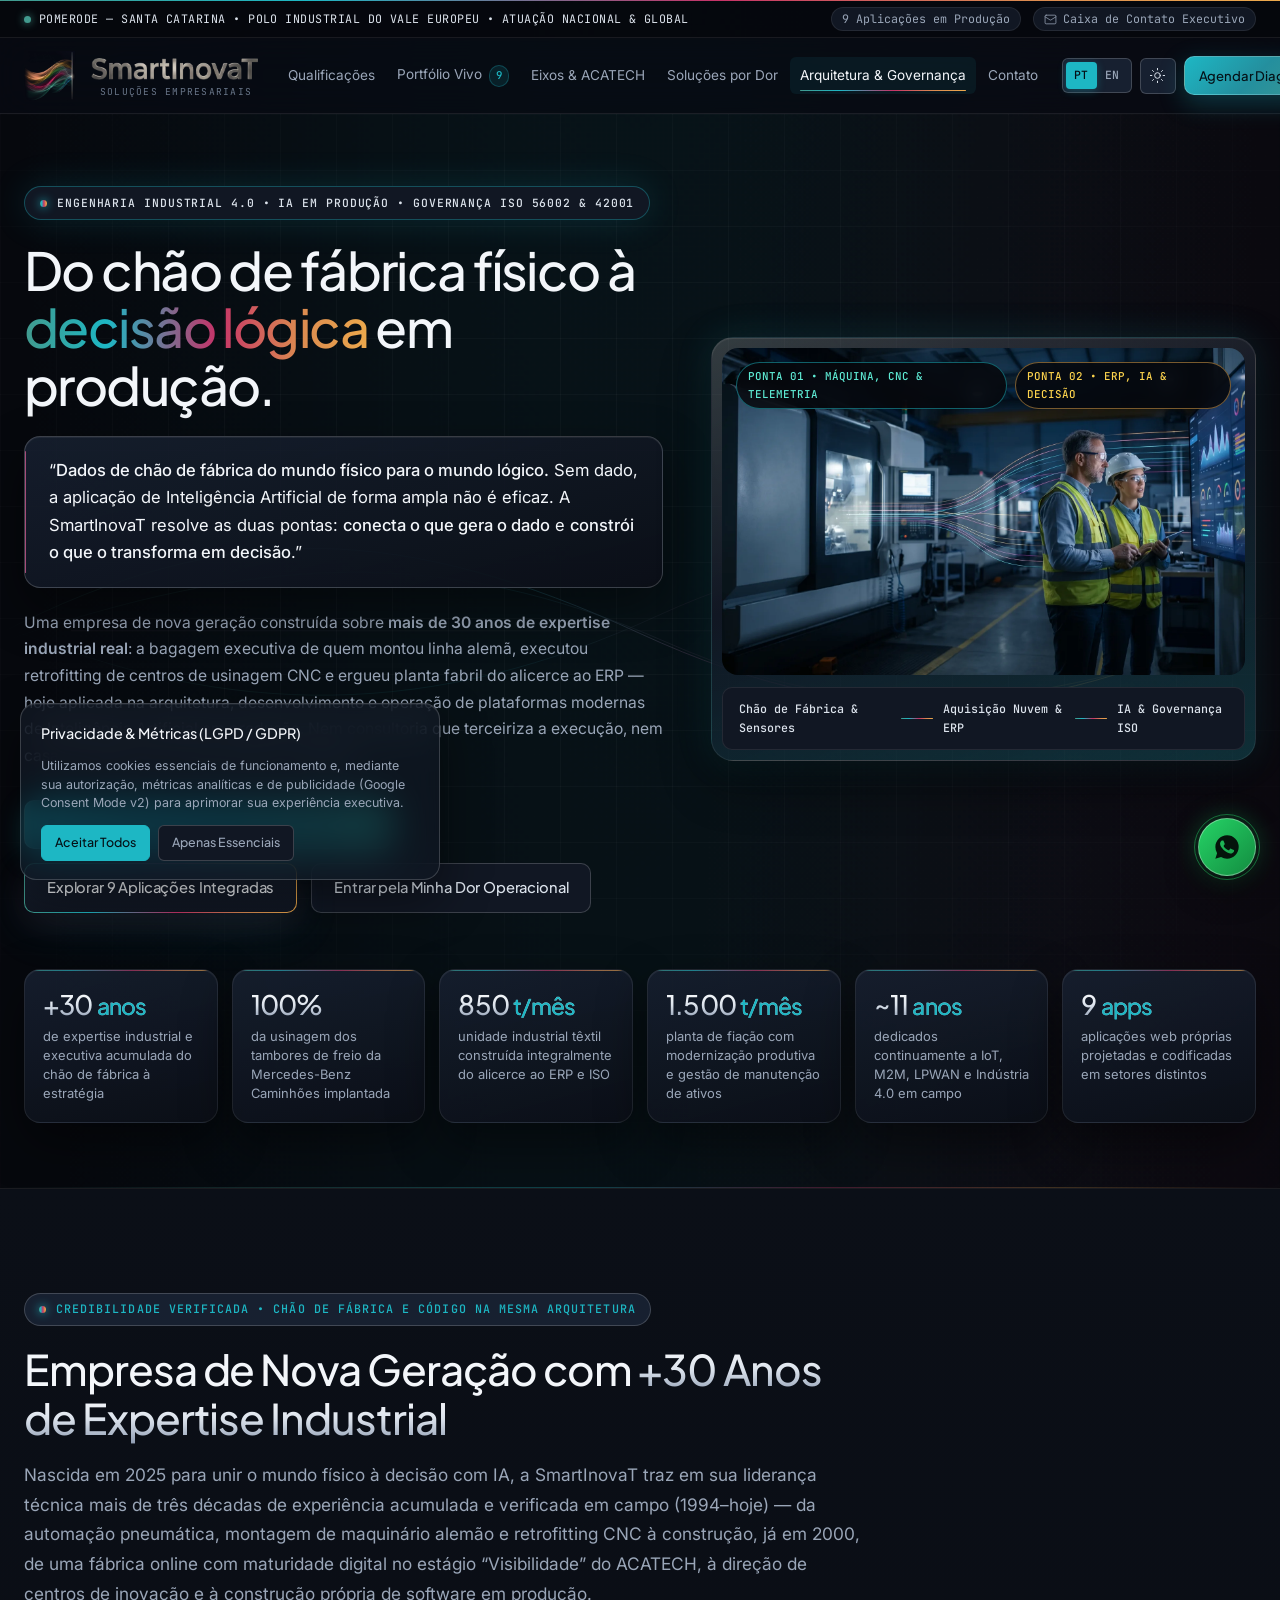
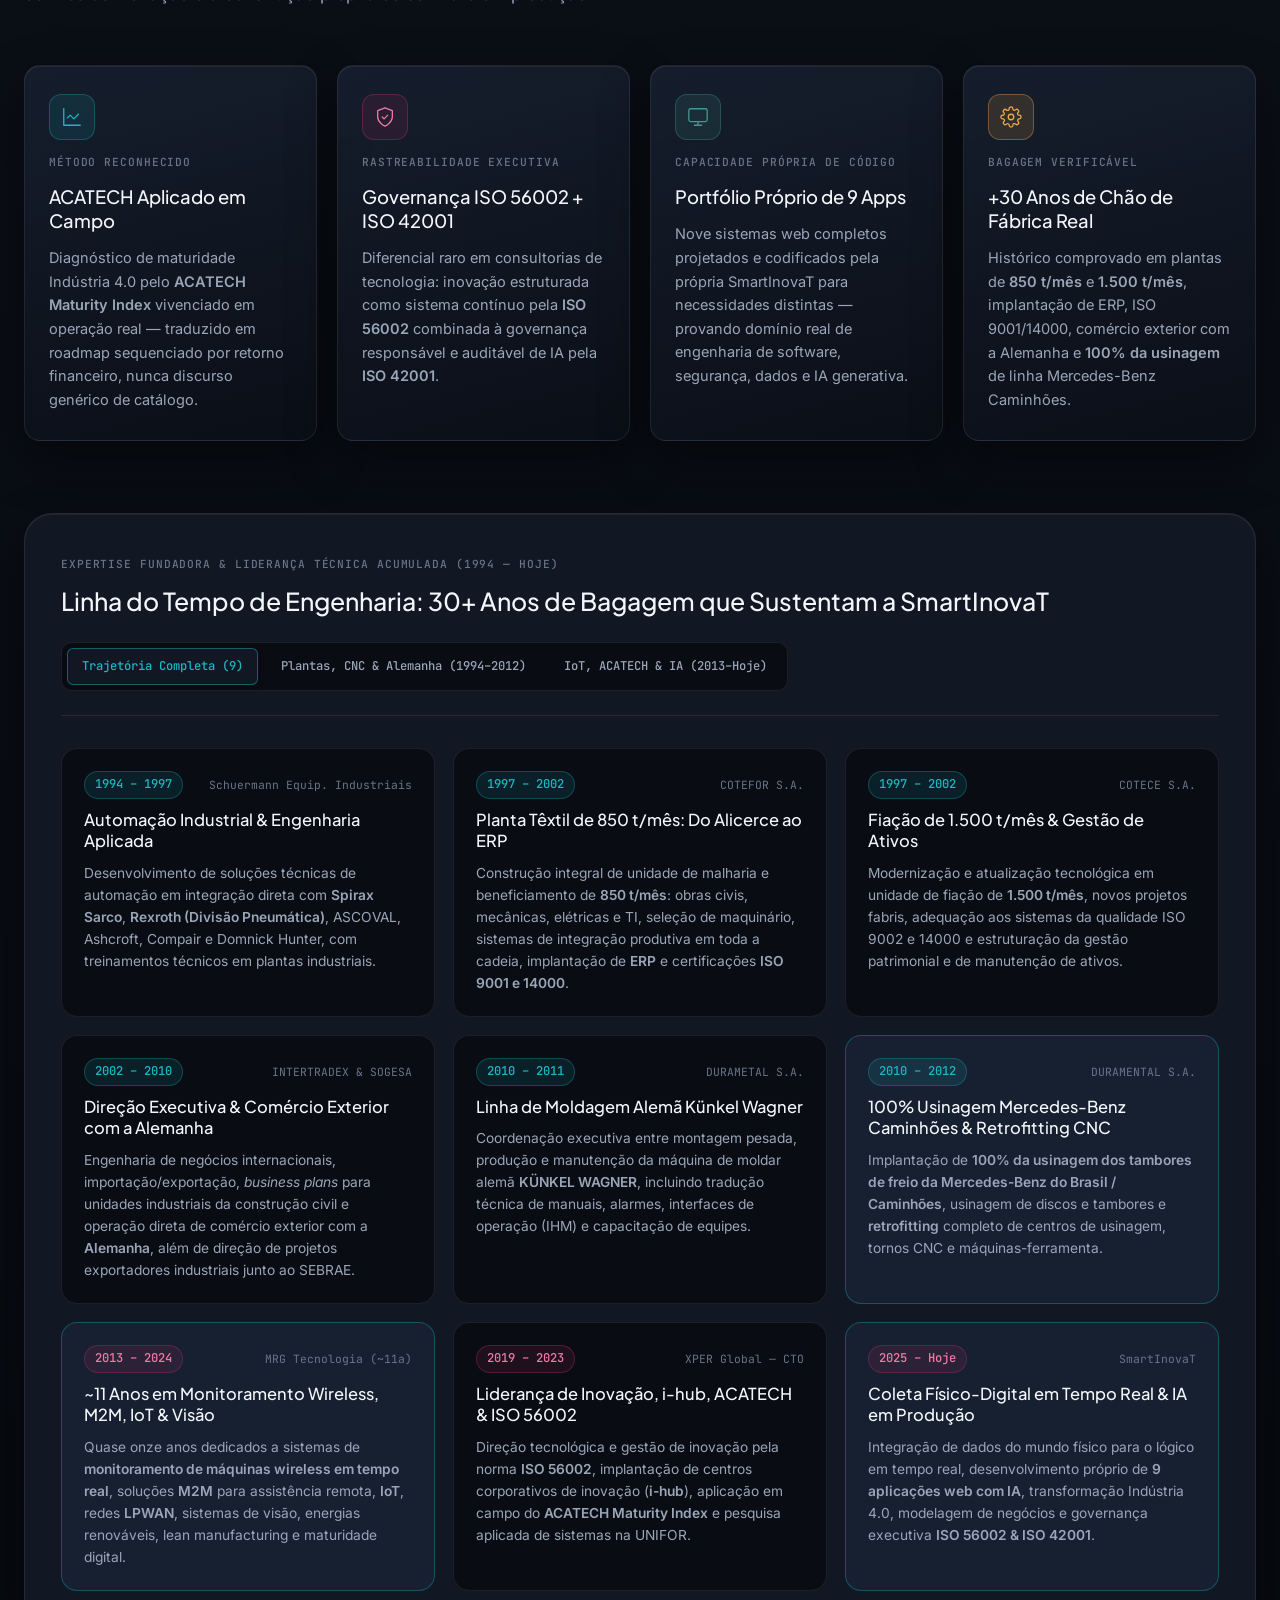
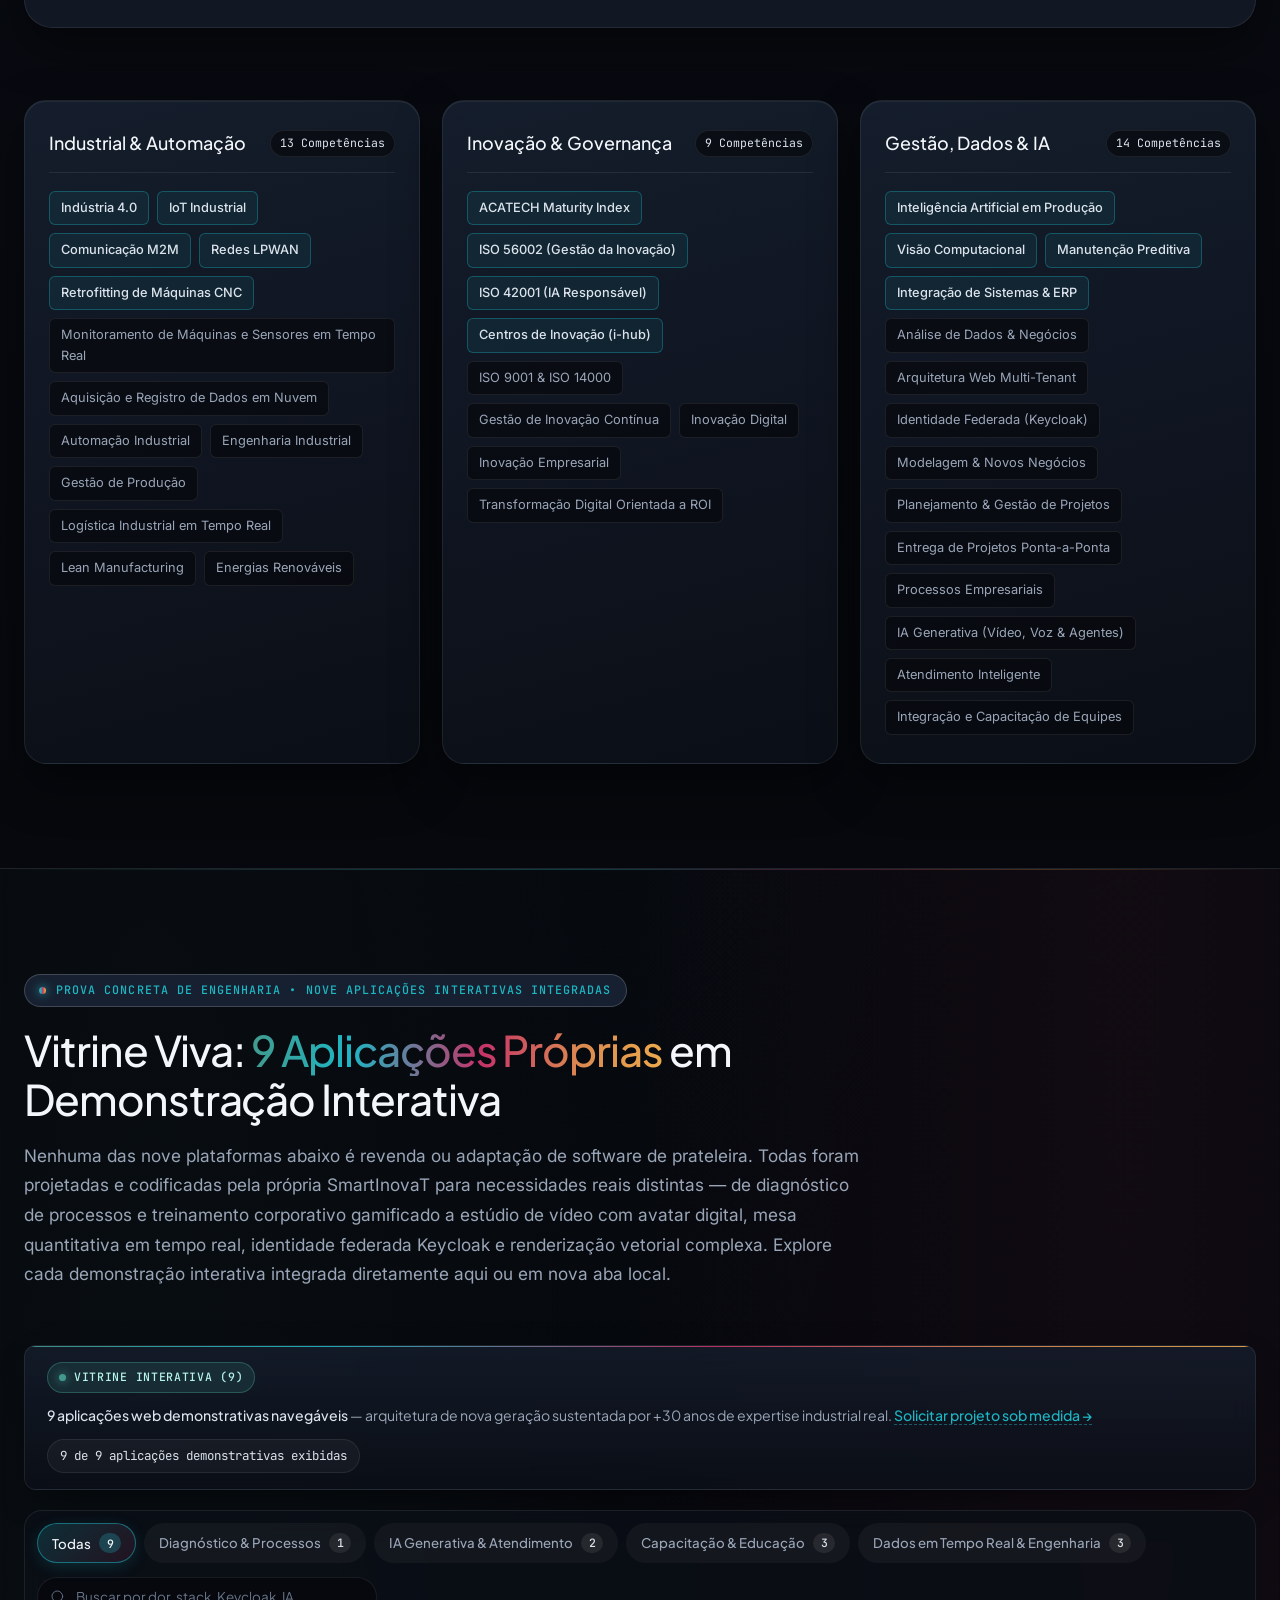
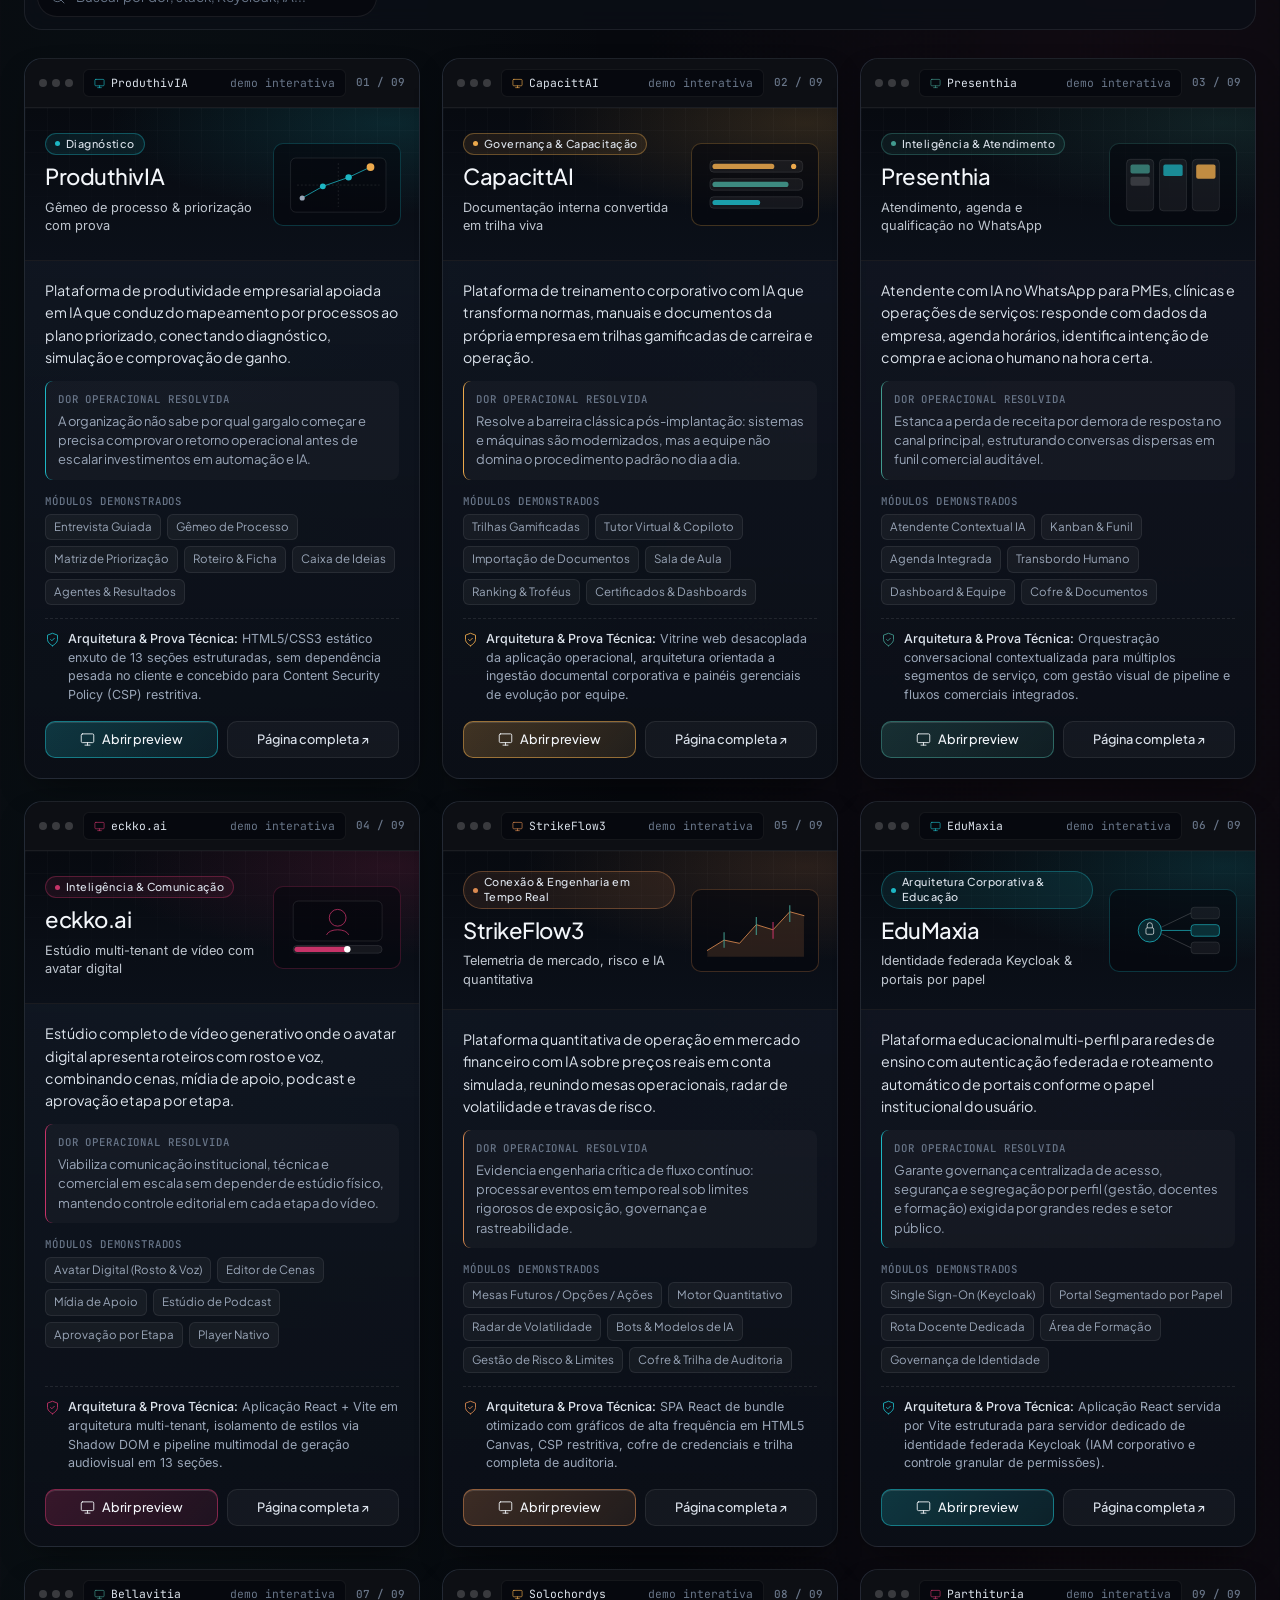
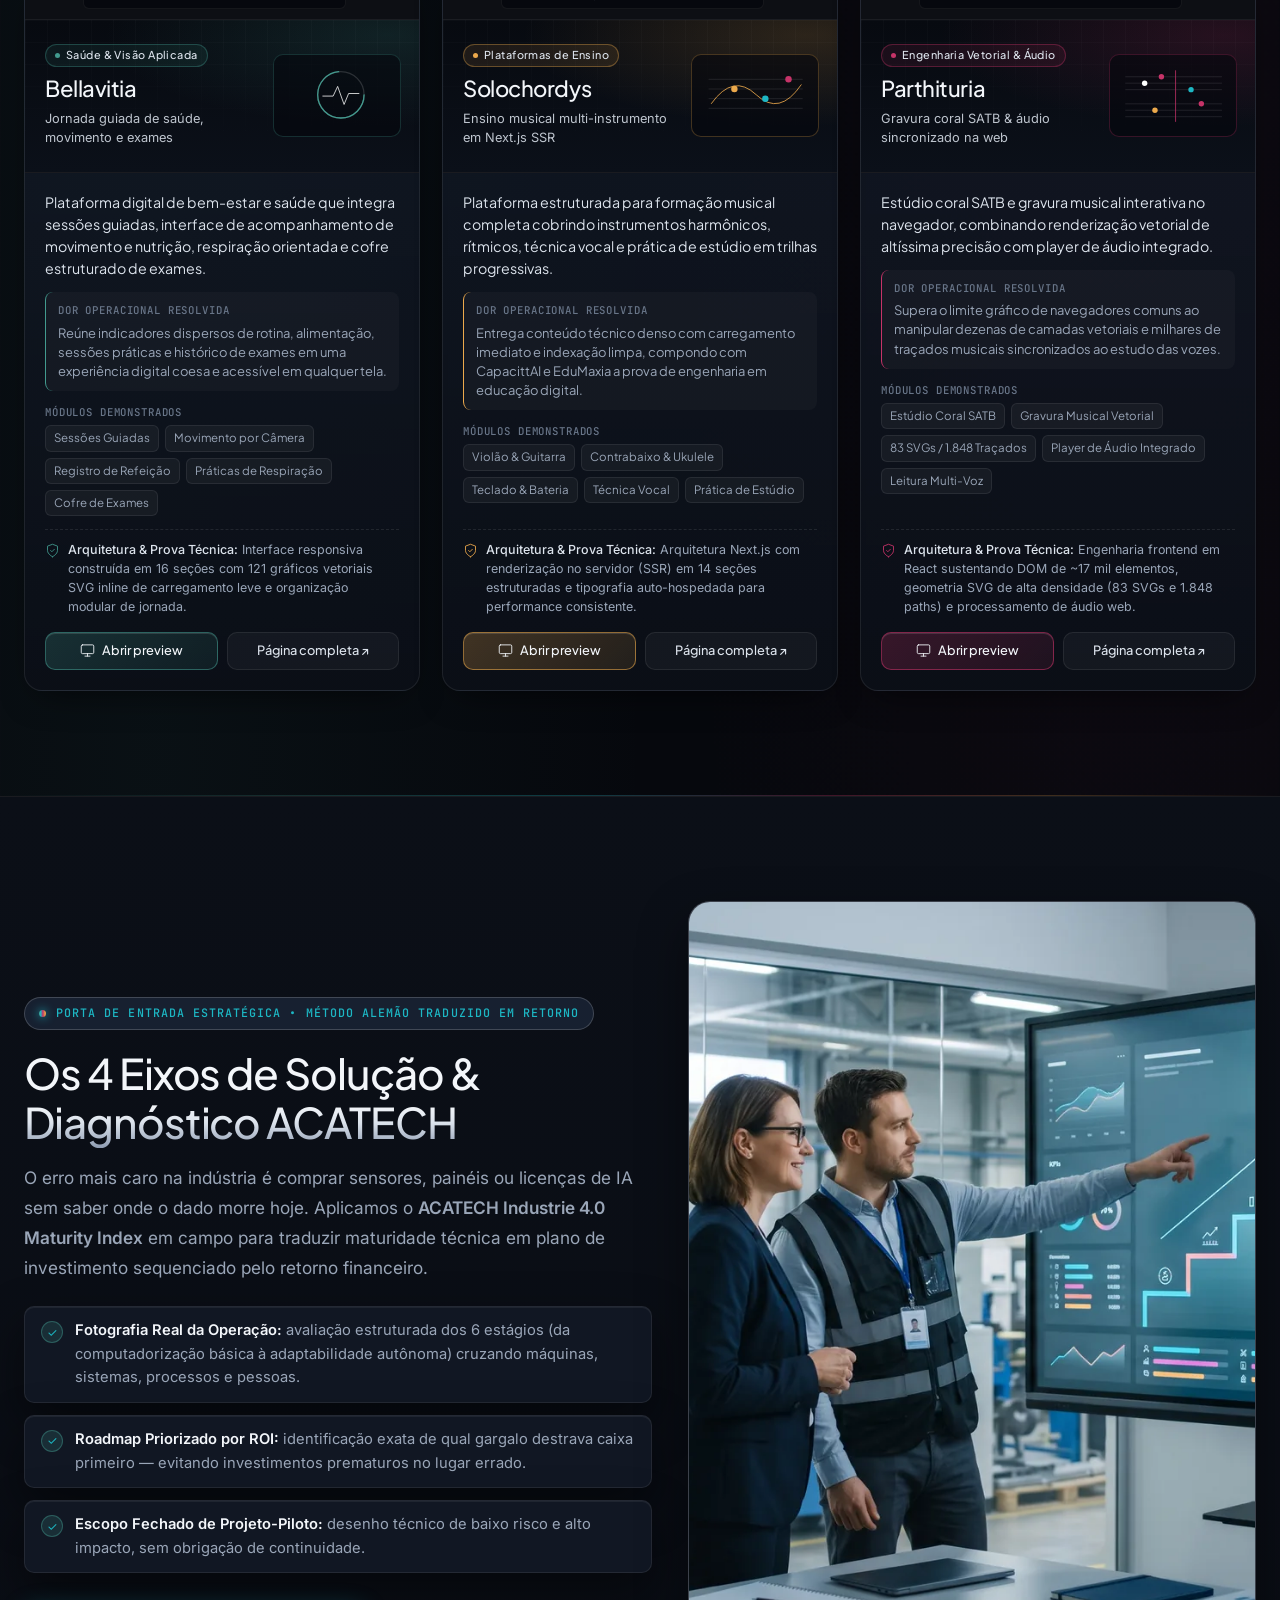
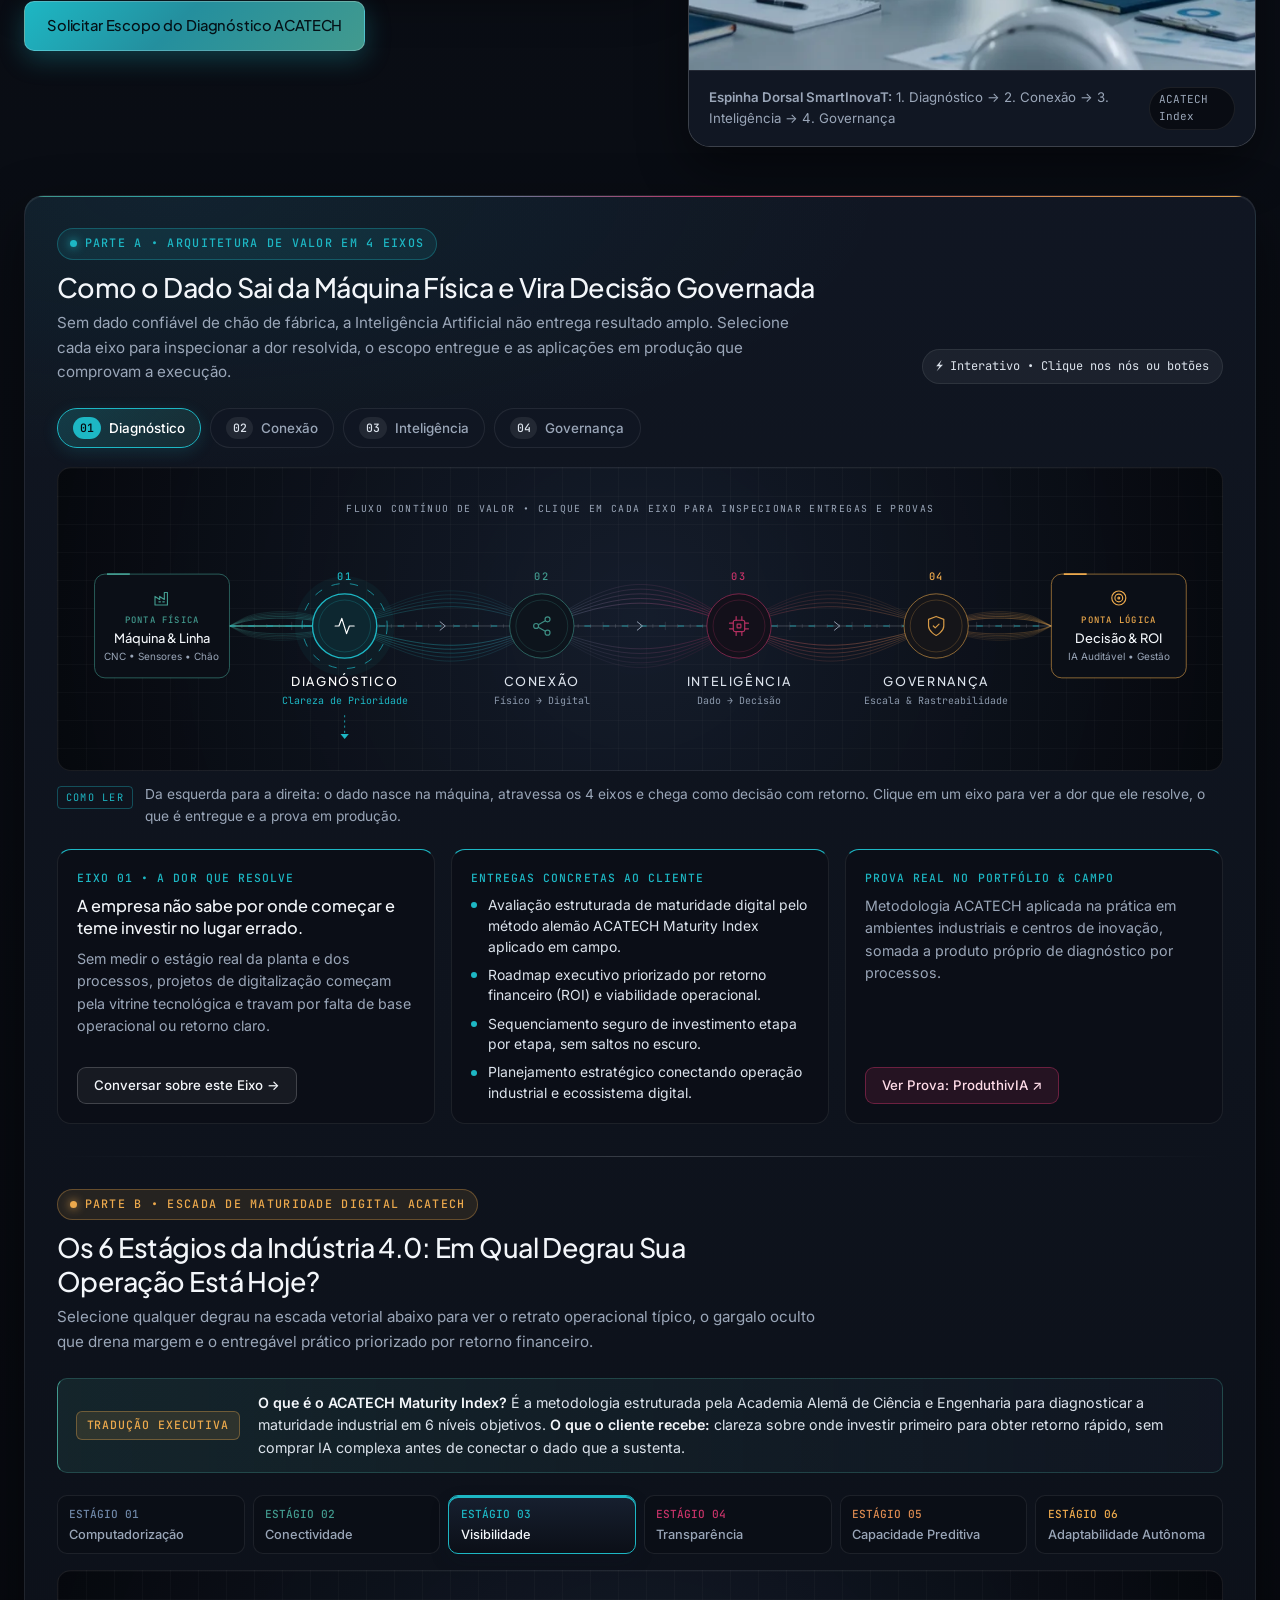
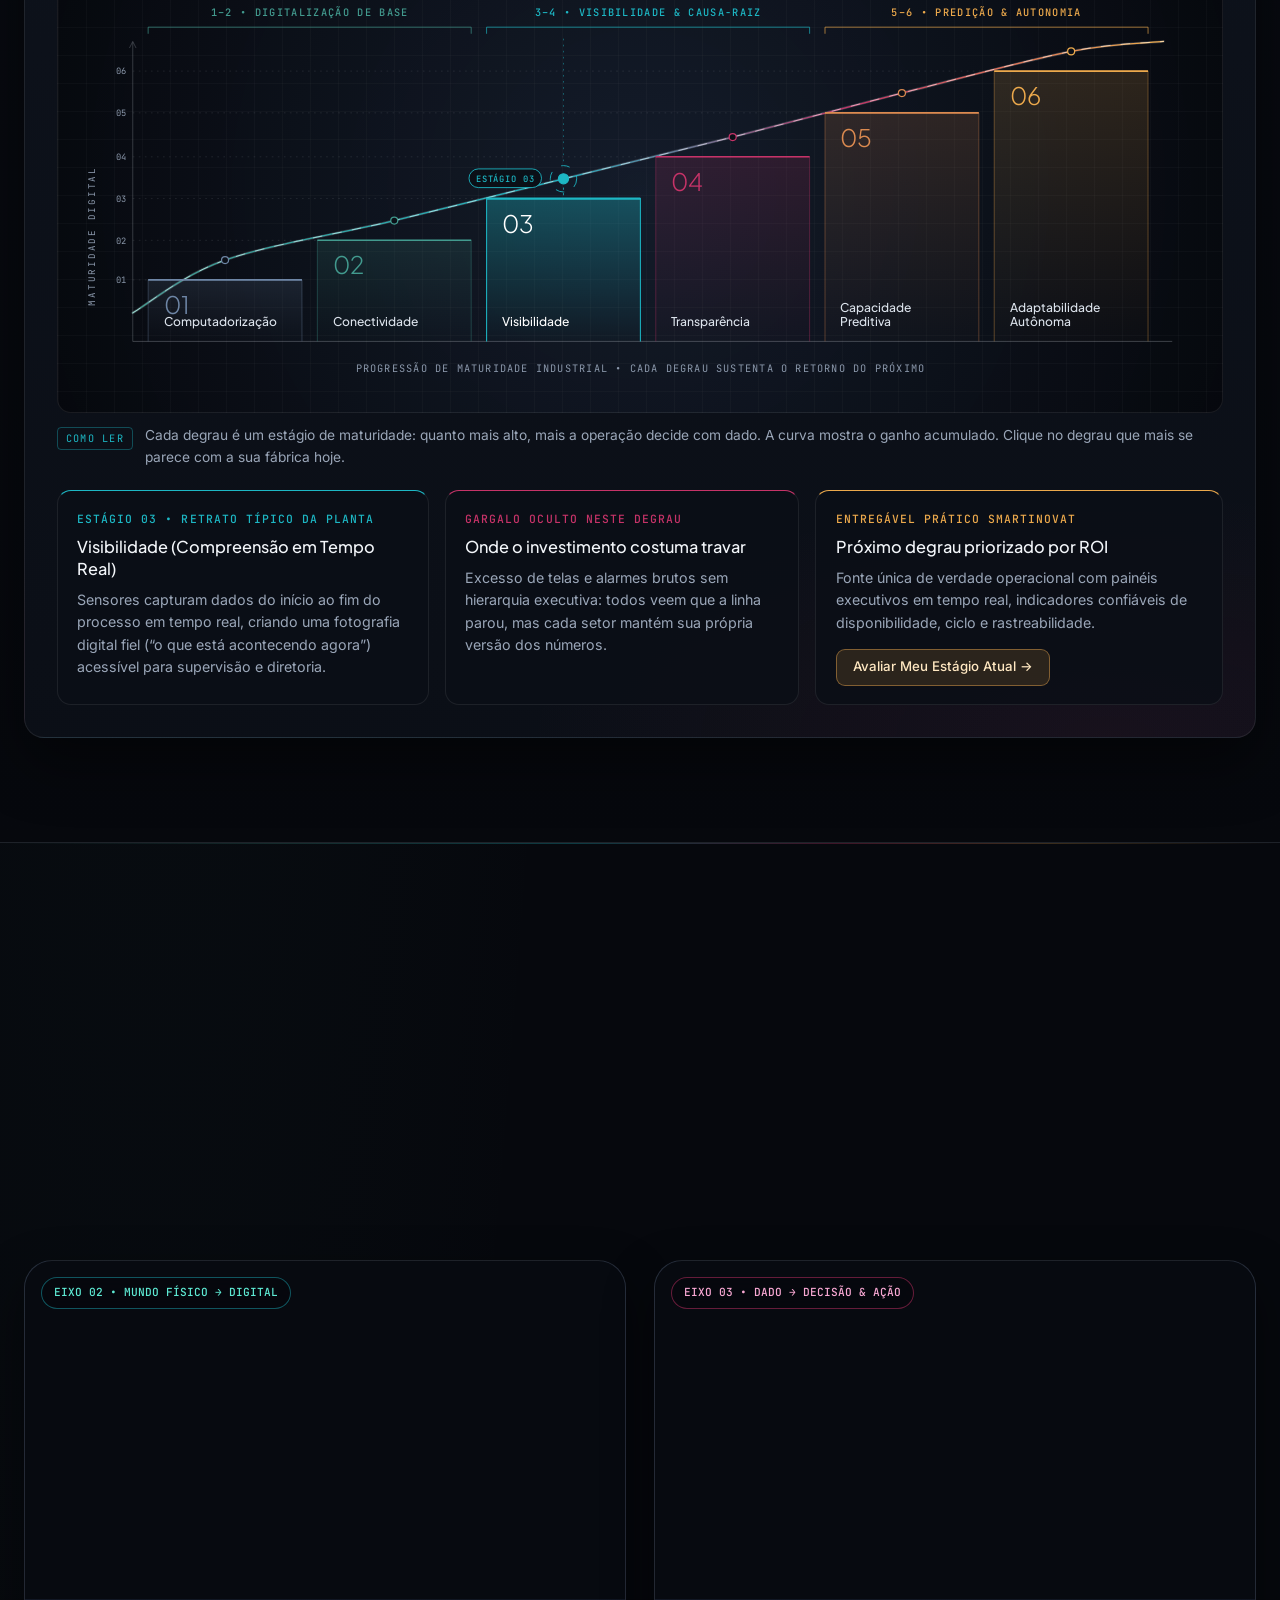
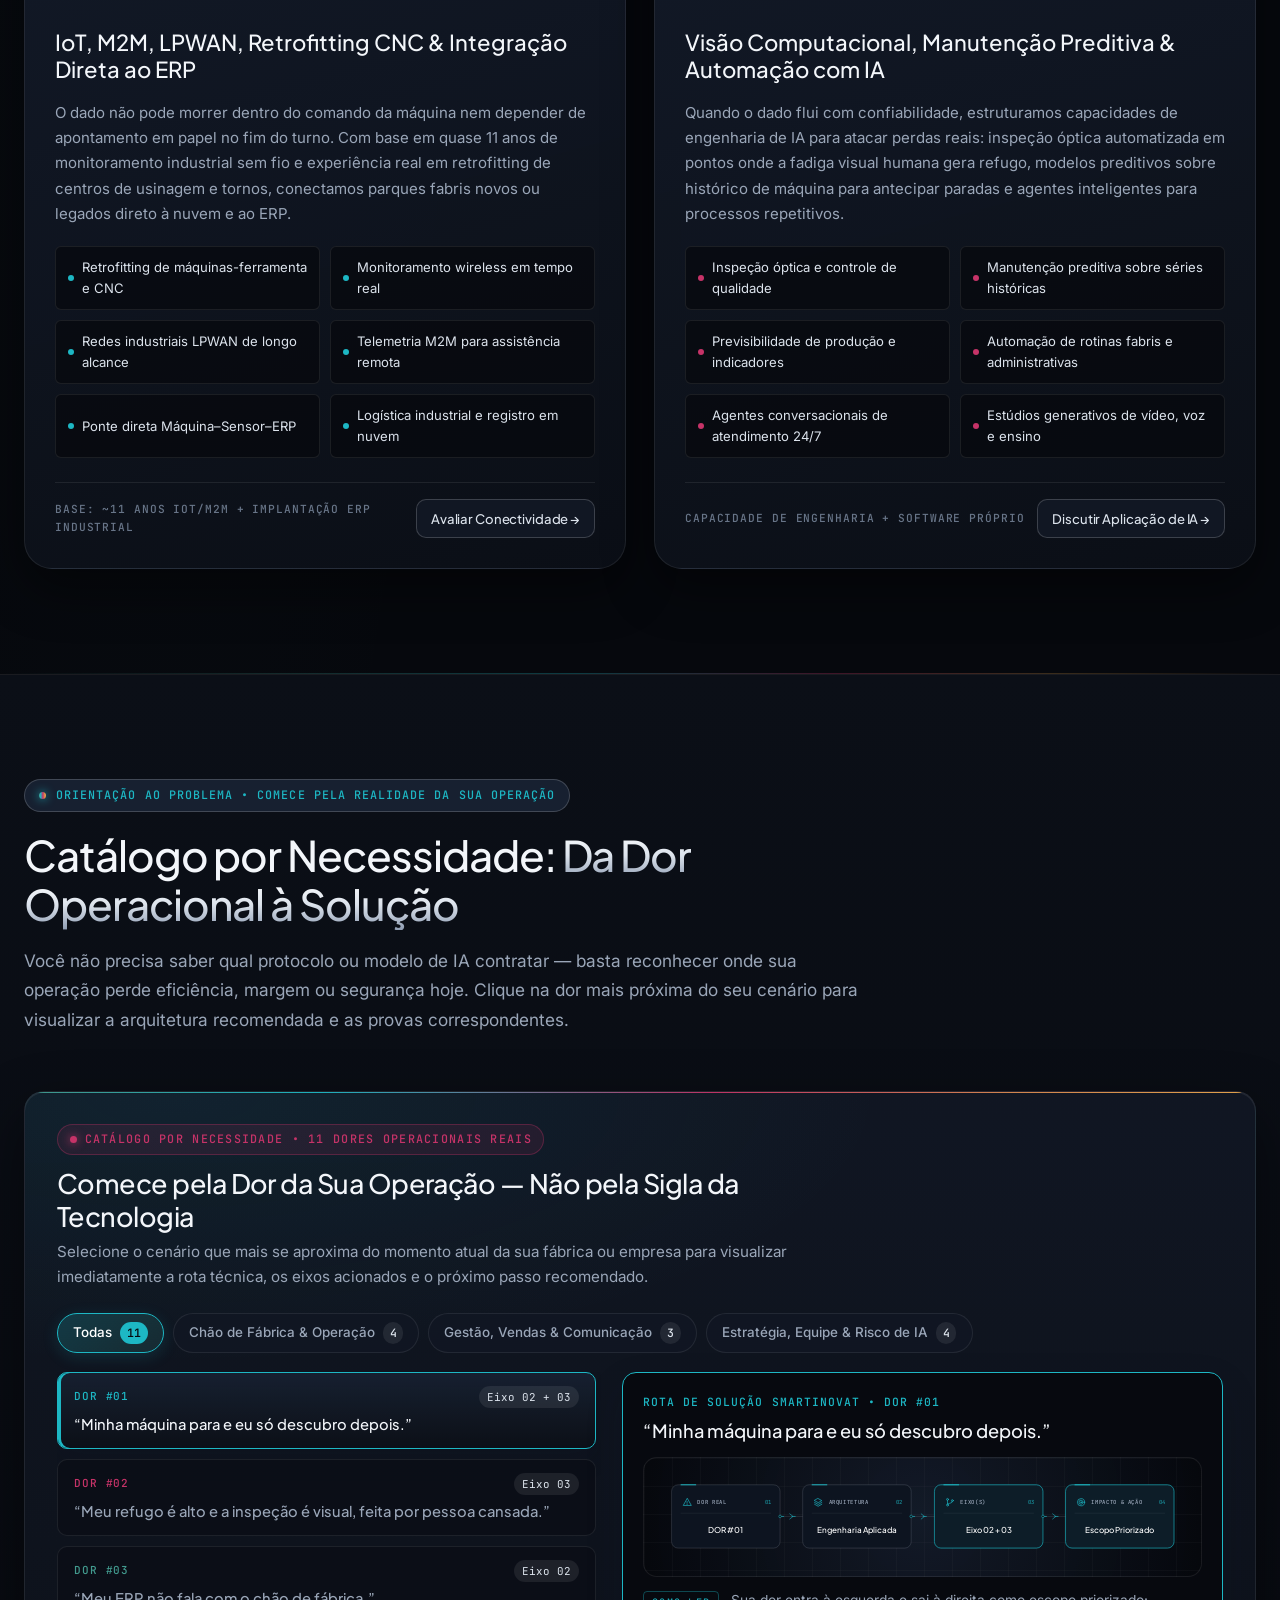
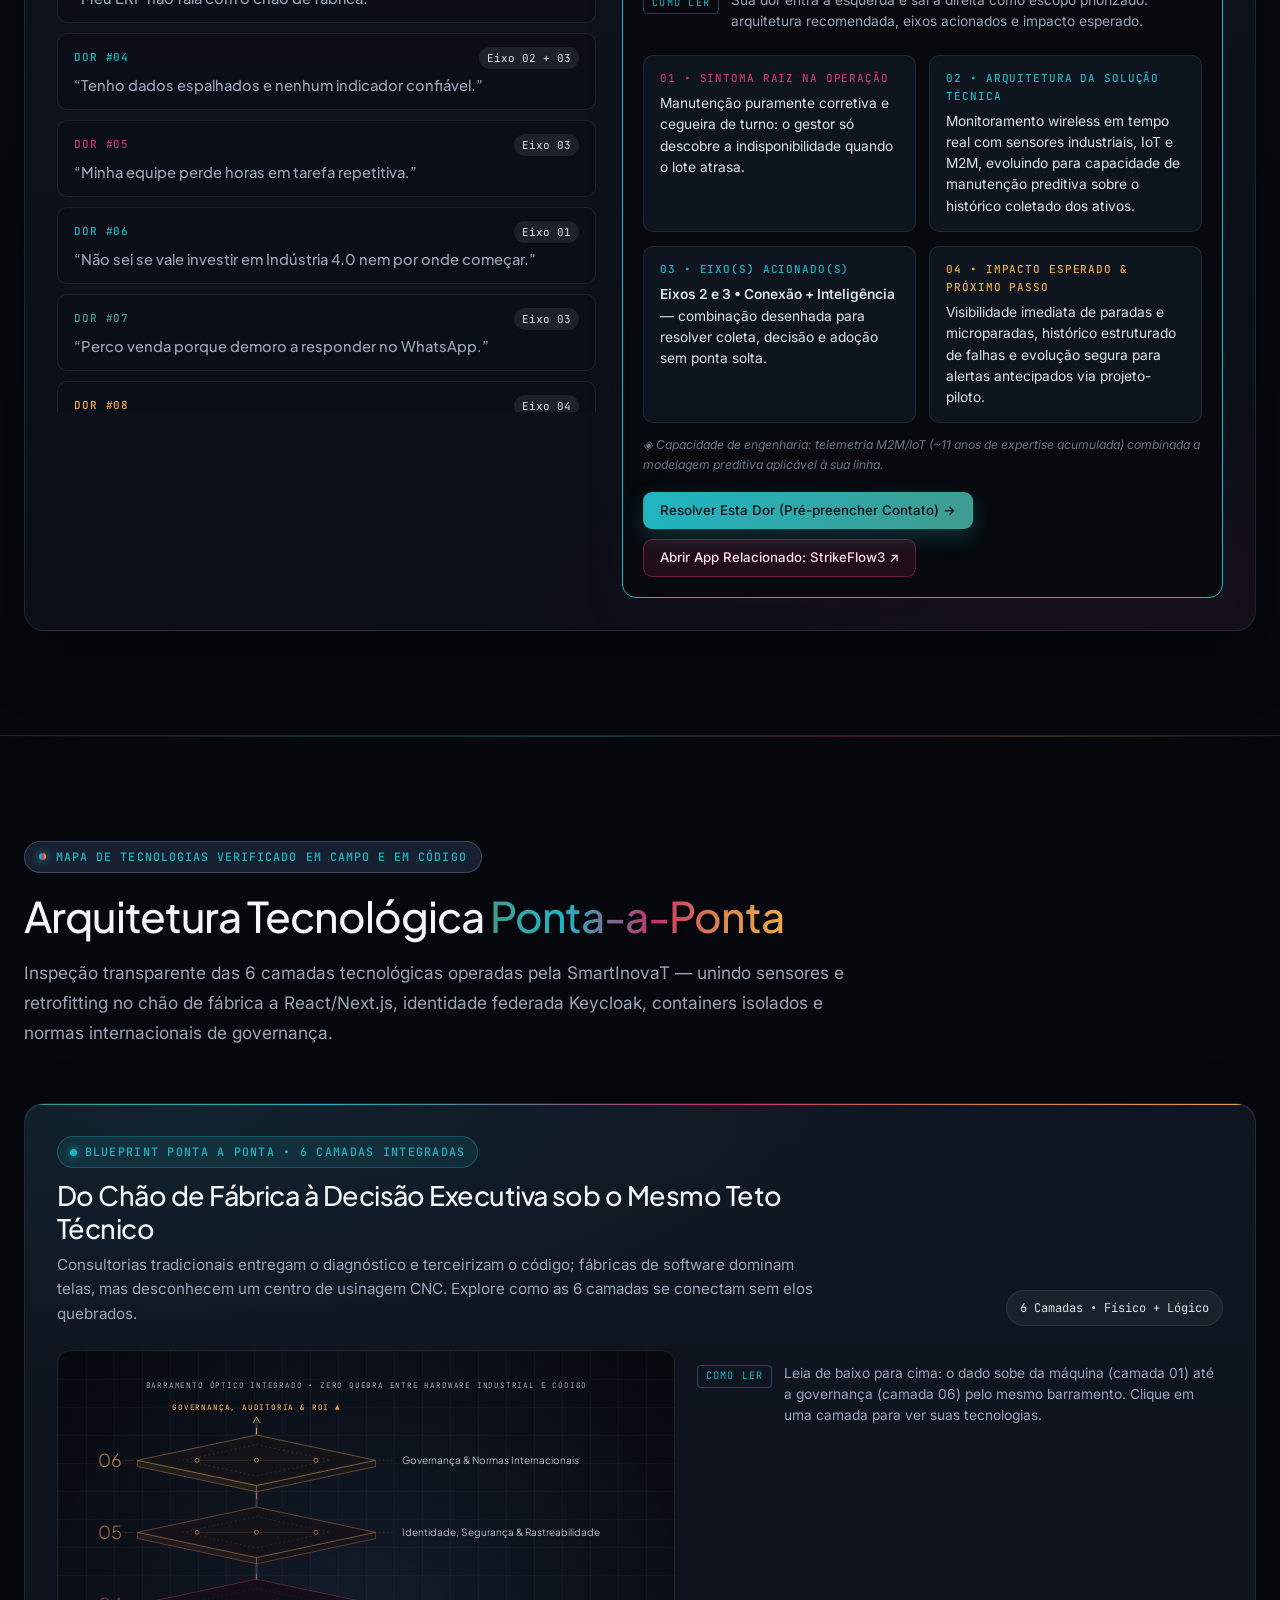
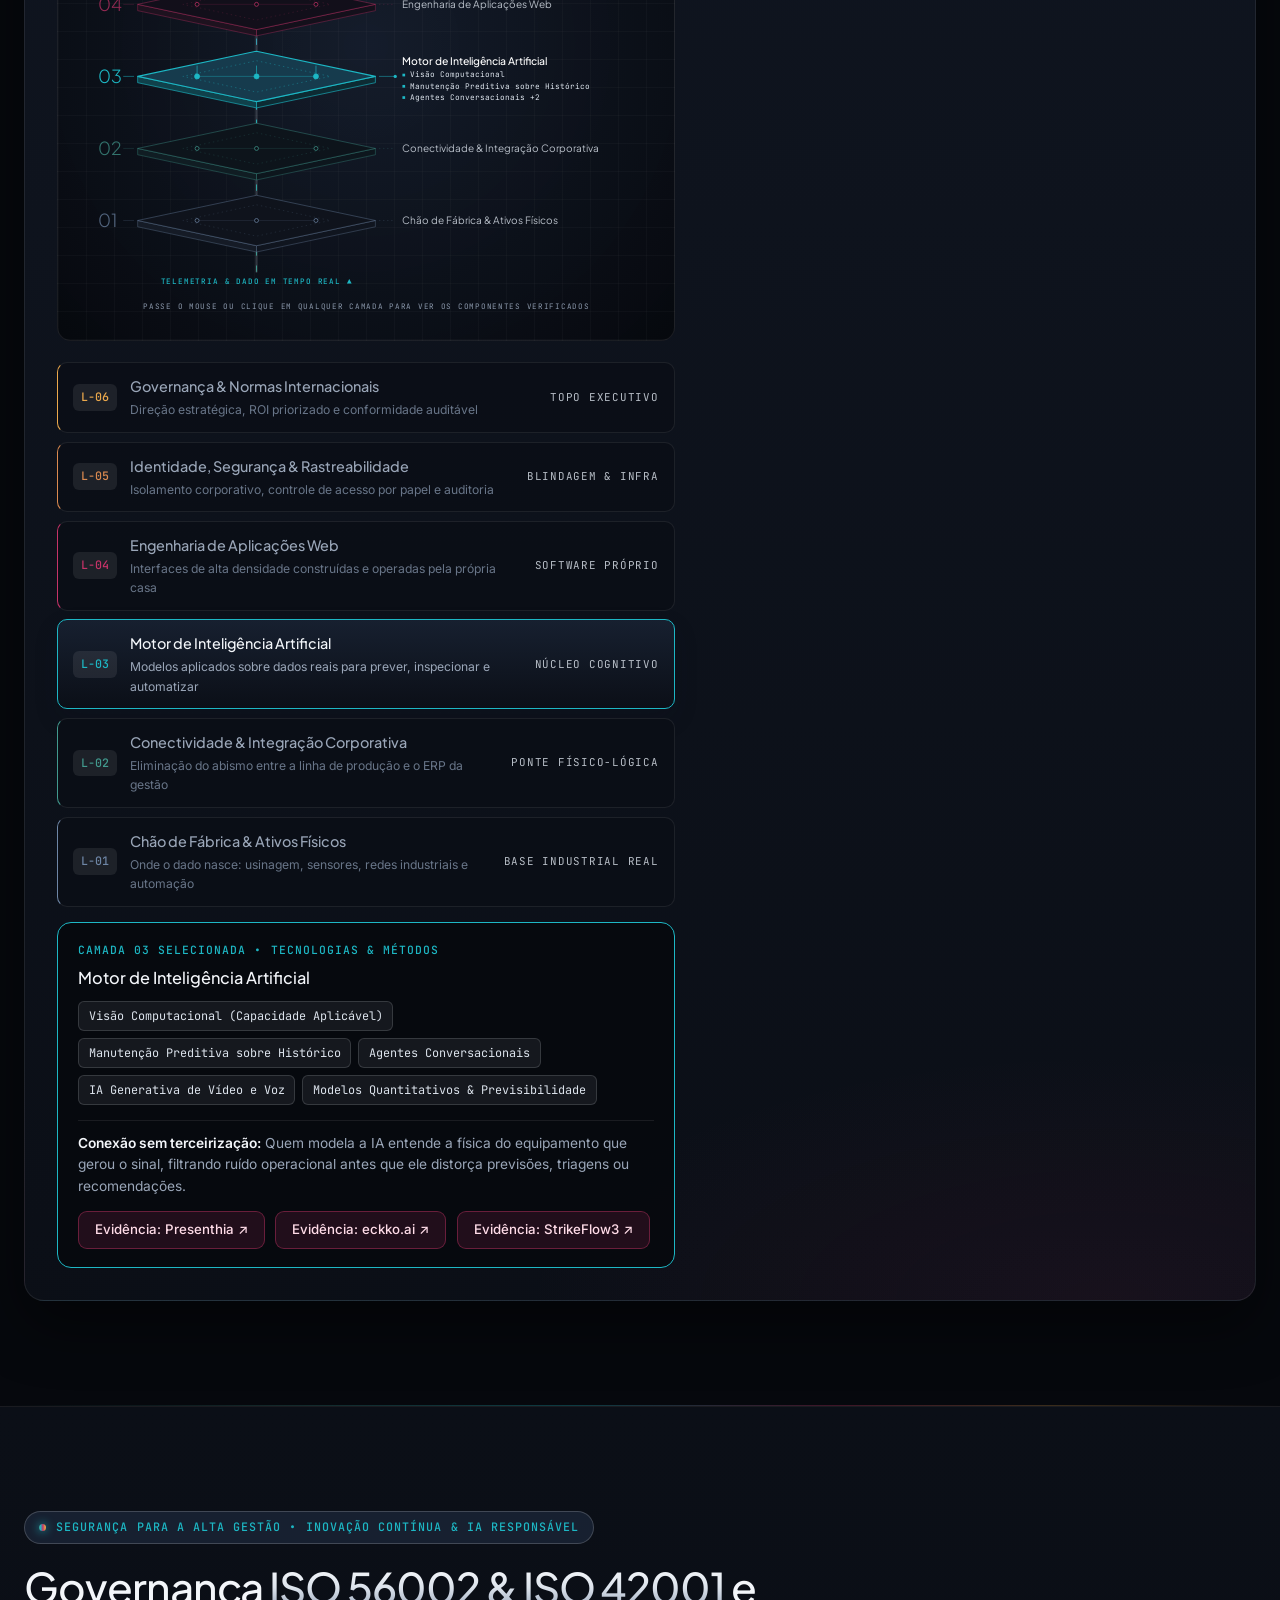
==== commit 9f098e95: "Troca a imagem lateral do bloco "Sua necessidade não está nesta lista?" Foto real (gestor explicando" ====
--- a/index.html
+++ b/index.html
@@ -80,9 +80,9 @@
   <link href="https://fonts.googleapis.com/css2?family=Inter:wght@300;400;500;600&amp;family=JetBrains+Mono:wght@300;400;500&amp;family=Plus+Jakarta+Sans:wght@300;400;500;600&amp;display=swap" rel="stylesheet" />
 
   <!-- Stylesheets de Arquitetura Modular -->
-  <link rel="stylesheet" href="assets/css/main.css?v=20261126" />
-  <link rel="stylesheet" href="assets/css/portfolio.css?v=20261126" />
-  <link rel="stylesheet" href="assets/css/infographics.css?v=20261126" />
+  <link rel="stylesheet" href="assets/css/main.css?v=202611262" />
+  <link rel="stylesheet" href="assets/css/portfolio.css?v=202611262" />
+  <link rel="stylesheet" href="assets/css/infographics.css?v=202611262" />
 
   <!-- Schema.org Advanced @graph (Organization, ProfessionalService, WebSite, ItemList 9 Apps, OfferCatalog & FAQPage) -->
   <script type="application/ld+json">
@@ -946,15 +946,15 @@
           </div>
           <div class="bespoke-banner__art">
             <picture>
-              <source srcset="assets/images/brand-wave-split.webp" type="image/webp" />
+              <source srcset="assets/images/foto-conversa-problema.webp" type="image/webp" />
               <img
-                src="assets/images/brand-wave-split.jpg"
-                alt="Identidade visual SmartInovaT com feixes luminosos espectrais convergindo em eixo metálico vertical"
+                src="assets/images/foto-conversa-problema.jpg"
+                alt="Gestor explica um problema da operação em um quadro de vidro enquanto uma engenheira consultora escuta e anota, com o chão de fábrica ao fundo"
                 data-i18n-alt="bespoke_img_alt"
                 loading="lazy"
                 decoding="async"
-                width="1376"
-                height="768"
+                width="1200"
+                height="1200"
               />
             </picture>
           </div>
@@ -1294,8 +1294,8 @@
   </a>
 
   <!-- Módulos Integrados no Final do Body -->
-  <script src="assets/js/portfolio-viewer.js?v=20261126"></script>
-  <script src="assets/js/infographics.js?v=20261126"></script>
-  <script src="assets/js/main.js?v=20261126"></script>
+  <script src="assets/js/portfolio-viewer.js?v=202611262"></script>
+  <script src="assets/js/infographics.js?v=202611262"></script>
+  <script src="assets/js/main.js?v=202611262"></script>
 </body>
 </html>
--- a/assets/css/main.css
+++ b/assets/css/main.css
@@ -1545,18 +1545,24 @@
   overflow: hidden;
 }
 
+.bespoke-banner__art picture {
+  display: block;
+  position: absolute;
+  inset: 0;
+}
+
 .bespoke-banner__art img {
   width: 100%;
   height: 100%;
   object-fit: cover;
-  opacity: 0.92;
+  object-position: 50% 38%;
 }
 
 .bespoke-banner__art::after {
   content: '';
   position: absolute;
   inset: 0;
-  background: linear-gradient(90deg, rgba(12, 16, 25, 0.92) 0%, rgba(12, 16, 25, 0.18) 42%, transparent 100%);
+  background: linear-gradient(90deg, rgba(12, 16, 25, 0.78) 0%, rgba(12, 16, 25, 0.12) 26%, transparent 60%);
 }
 
 :root[data-theme="light"] .bespoke-banner__art::after {
